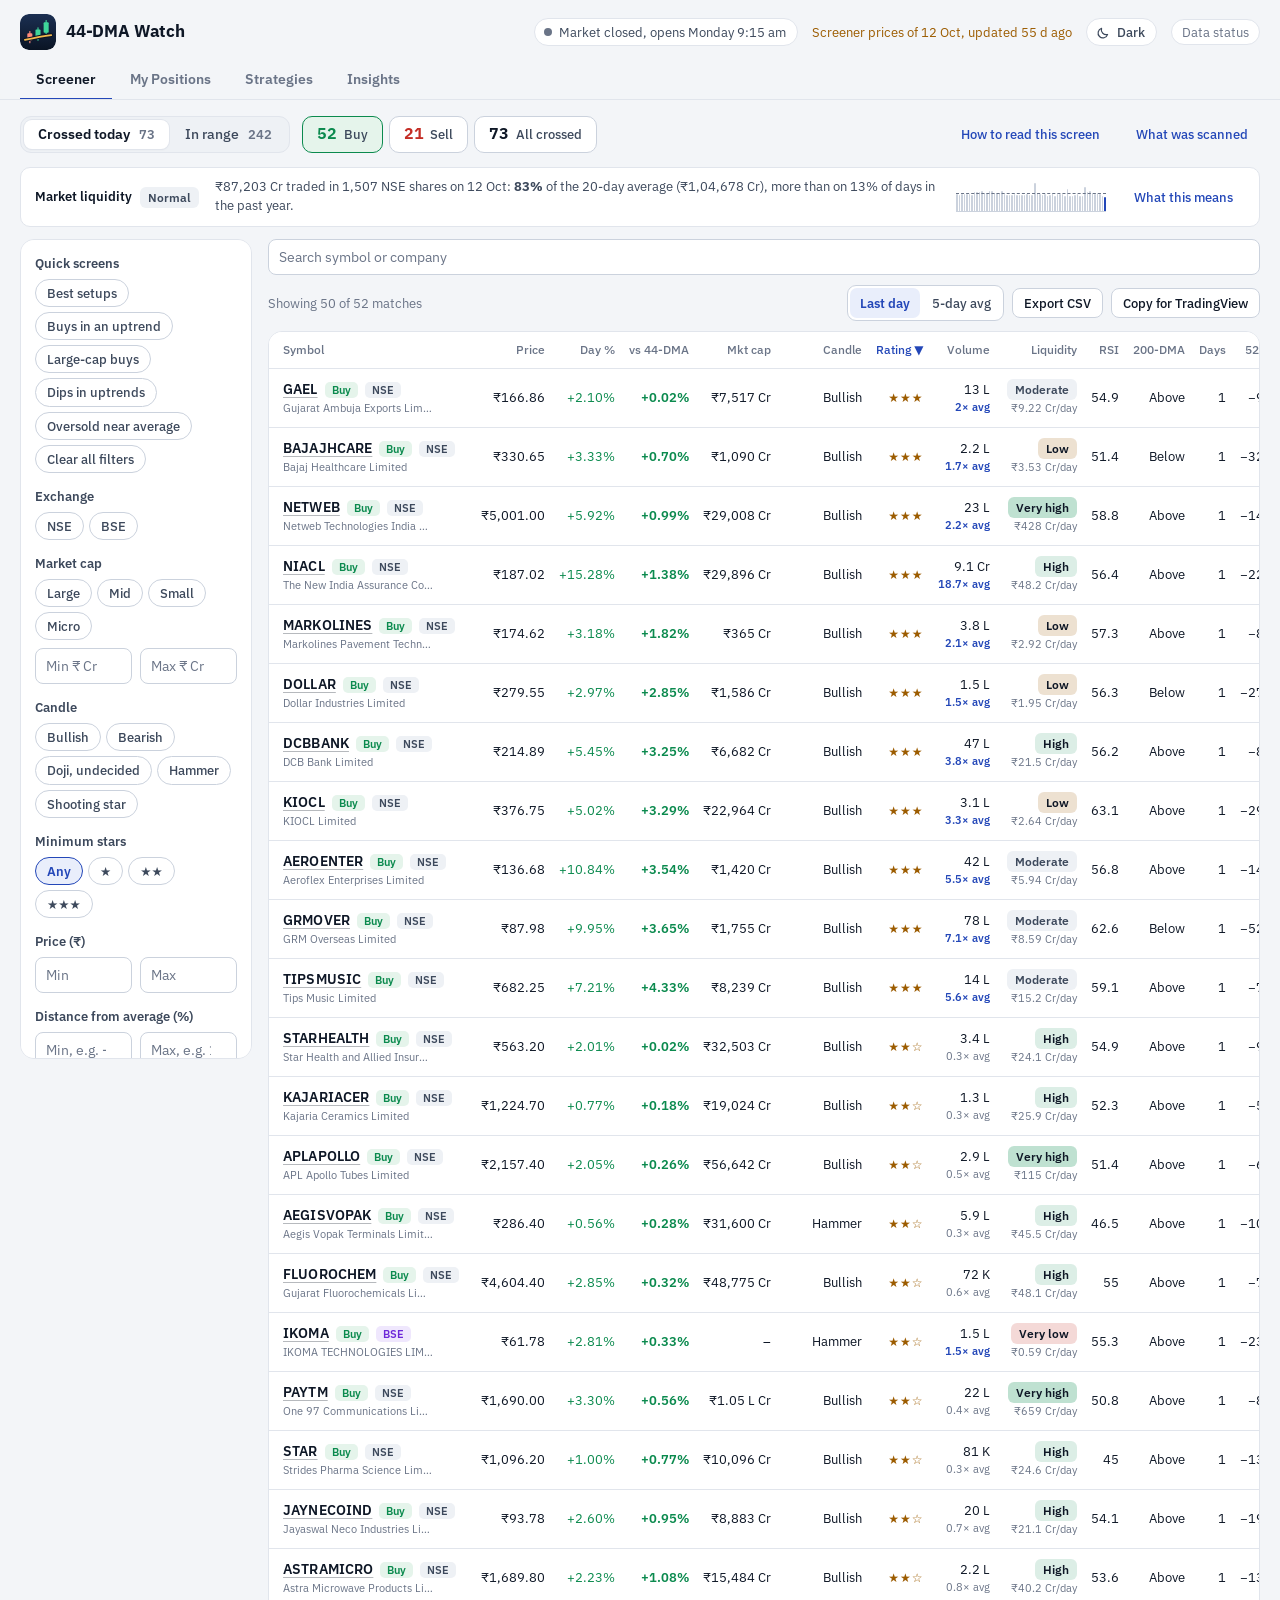
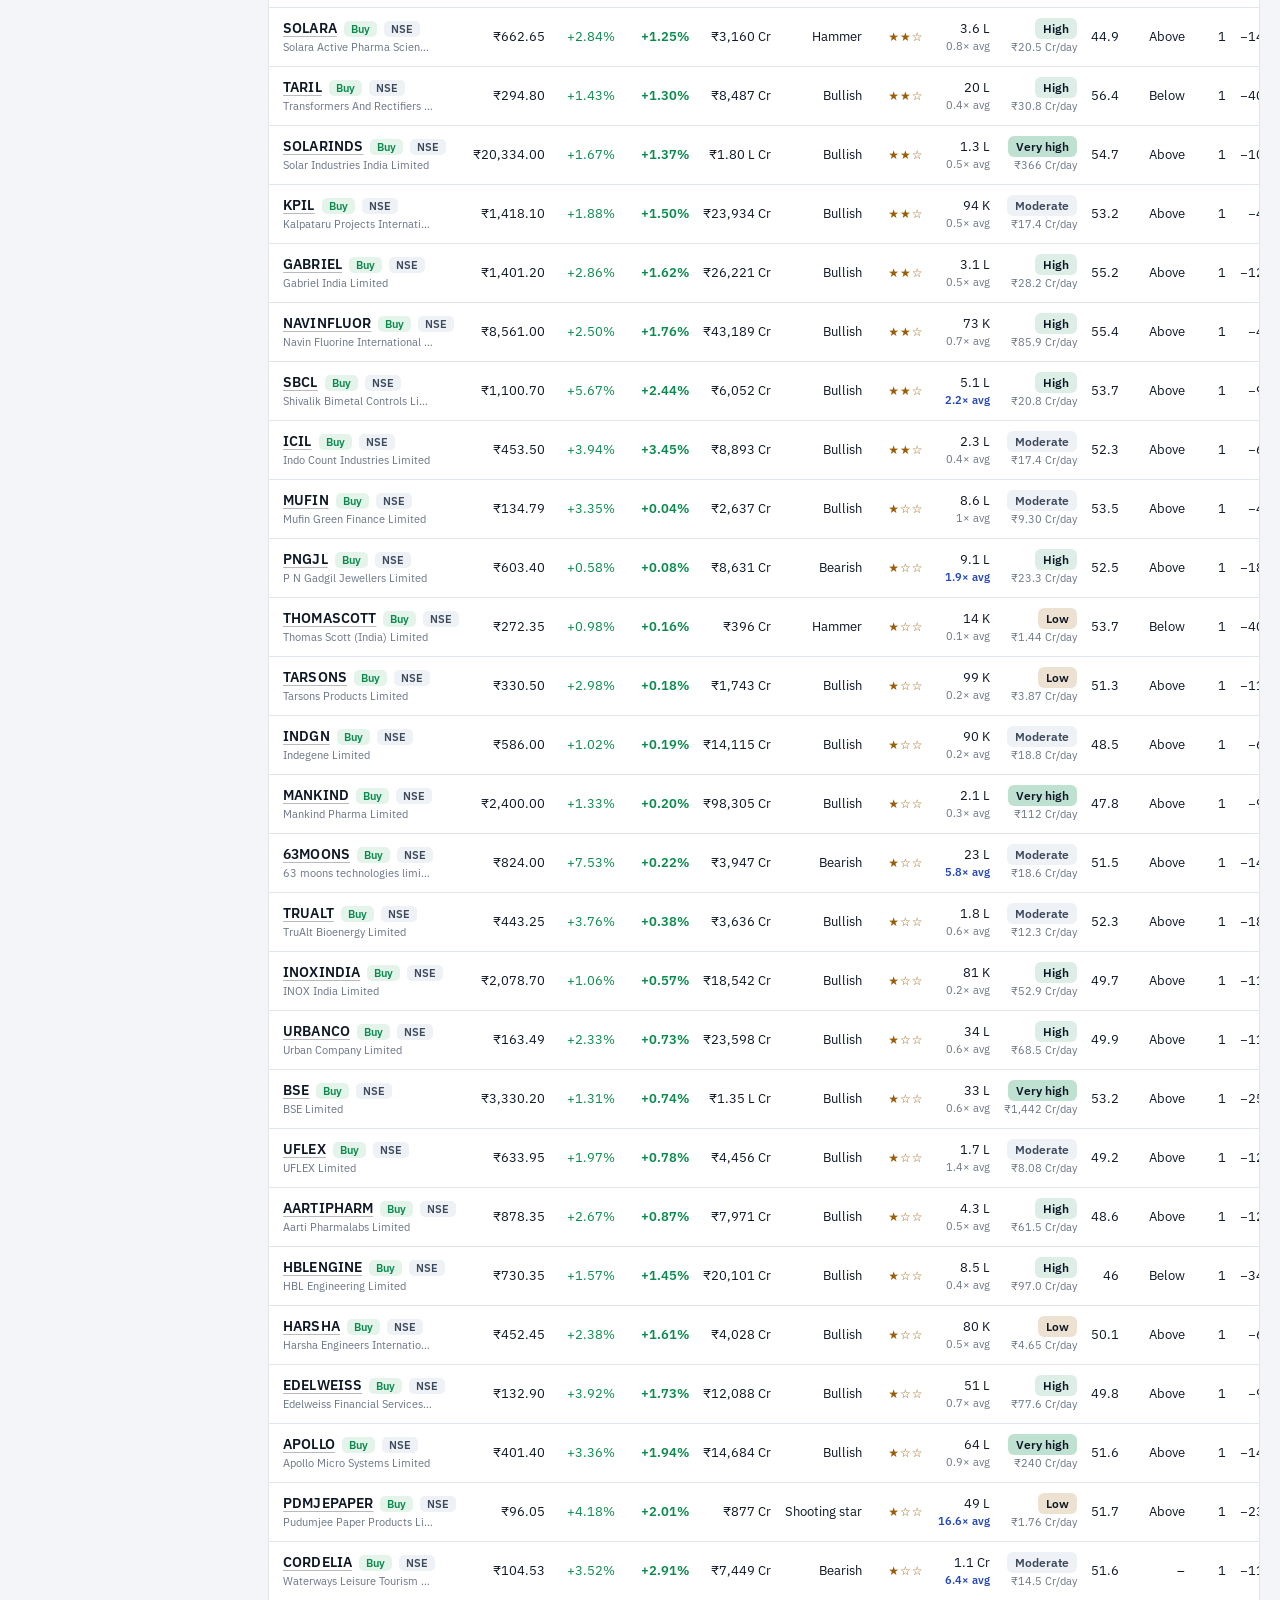
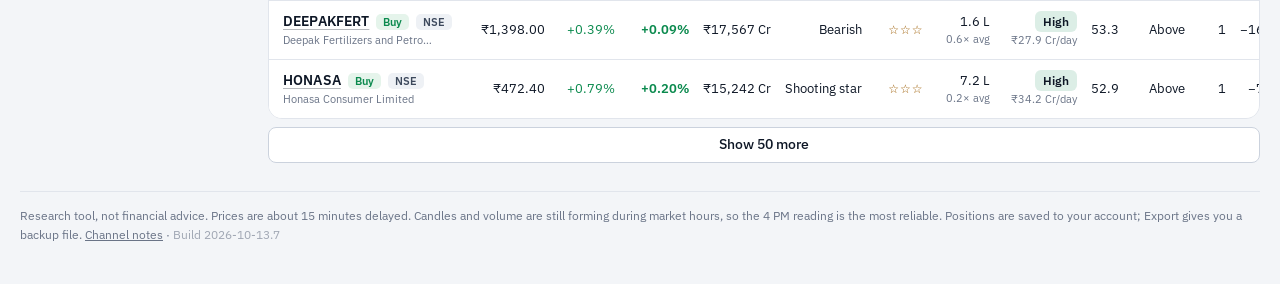
==== index.html @ c30ac7d6 "Same stop percentage for every share in a strategy: the automatic rule is now chosen among fixed-% a" ====
<!doctype html>
<html lang="en"><head>
<meta name="robots" content="noindex,nofollow">
<meta charset="utf-8">
<meta name="viewport" content="width=device-width,initial-scale=1,viewport-fit=cover">
<title>44-DMA Watch</title>
<script>try{var t=localStorage.getItem("dma_theme");if(t==="light"||t==="dark")document.documentElement.setAttribute("data-theme",t)}catch(e){}</script>
<link rel="manifest" href="manifest.webmanifest"><link rel="icon" href="icon.svg"><link rel="apple-touch-icon" href="apple-touch-icon.png">
<meta name="theme-color" content="#0f1b2d">
<link rel="preconnect" href="https://fonts.googleapis.com"><link rel="preconnect" href="https://fonts.gstatic.com" crossorigin>
<link href="https://fonts.googleapis.com/css2?family=IBM+Plex+Sans:wght@400;500;600;700&family=Newsreader:opsz,wght@6..72,500;6..72,600&display=swap" rel="stylesheet">
<style>
:root{--bg:#f3f5f9;--card:#fff;--ink:#0f1b2d;--mute:#5d6b82;--line:#e0e5ee;--buy:#0b8f5f;--sell:#d03a30;--near:#a8690c;--buy-bg:#e2f5ec;--sell-bg:#fcebe9;--near-bg:#fbf0d9;--accent:#1f4fd8}
@media(prefers-color-scheme:dark){:root:not([data-theme=light]){--bg:#0b1322;--card:#131d32;--ink:#e8edf7;--mute:#92a0ba;--line:#233150;--buy:#3ccb96;--sell:#ff7468;--near:#eab14d;--buy-bg:#12332b;--sell-bg:#3a1c22;--near-bg:#3a2e14;--accent:#7fa2ff}}:root[data-theme=dark]{--bg:#0b1322;--card:#131d32;--ink:#e8edf7;--mute:#92a0ba;--line:#233150;--buy:#3ccb96;--sell:#ff7468;--near:#eab14d;--buy-bg:#12332b;--sell-bg:#3a1c22;--near-bg:#3a2e14;--accent:#7fa2ff}
*{box-sizing:border-box}
body{margin:0;background:var(--bg);color:var(--ink);font:15px/1.45 "IBM Plex Sans",system-ui,sans-serif;font-variant-numeric:tabular-nums;padding:env(safe-area-inset-top,0px) 0 env(safe-area-inset-bottom,0px)}
main{max-width:1080px;margin:0 auto;padding:14px 14px 32px}
header{display:flex;align-items:center;gap:10px}header svg{width:30px;height:30px;flex:none}
h1{font-size:20px;margin:0;font-weight:700}
.meta{color:var(--mute);font-size:13px;margin:3px 0 10px;display:flex;gap:6px;align-items:center}
.live{width:8px;height:8px;border-radius:50%;background:var(--buy);flex:none}.stale .live{background:var(--near)}
.nav{position:sticky;top:0;z-index:6;background:var(--bg);padding:6px 0 10px;display:flex;gap:8px}
.seg{flex:1;max-width:240px;padding:11px 14px;border:1px solid var(--line);border-radius:12px;background:var(--card);color:var(--ink);font:inherit;font-weight:600;cursor:pointer}
.seg[aria-pressed=true]{background:var(--accent);border-color:var(--accent);color:#fff}
.badge{display:inline-block;min-width:20px;padding:0 6px;margin-left:6px;border-radius:99px;background:var(--bg);color:var(--ink);font-size:12px}
.note,.warn{background:var(--near-bg);color:var(--near);border-radius:10px;padding:9px 12px;font-size:13.5px;margin-bottom:12px}.warn b{color:var(--ink)}
.help{background:var(--card);border:1px solid var(--line);border-radius:12px;padding:10px 14px;margin-bottom:12px;font-size:13.5px;color:var(--mute)}
.help summary{cursor:pointer;color:var(--ink);font-weight:600}.help p{margin:8px 0 0}.help b{color:var(--ink)}
.tiles{display:grid;grid-template-columns:repeat(4,1fr);gap:8px;margin-bottom:12px}
.tile{--c:var(--ink);--cb:var(--card);text-align:left;border:1px solid var(--line);background:var(--card);color:var(--ink);border-radius:14px;padding:9px 12px;font:inherit;cursor:pointer}
.tile.buy{--c:var(--buy);--cb:var(--buy-bg)}.tile.sell{--c:var(--sell);--cb:var(--sell-bg)}.tile.near{--c:var(--near);--cb:var(--near-bg)}
.tile b{display:block;font-size:24px;line-height:1.1;color:var(--c)}.tile span{font-size:12.5px;color:var(--mute)}
.tile[aria-pressed=true]{background:var(--cb);border-color:var(--c)}
.wrap{display:block}
#filters{background:var(--card);border:1px solid var(--line);border-radius:14px;padding:14px;margin-bottom:12px;font-size:13.5px}
.sc summary{cursor:pointer;list-style:none}.sc h4{margin:12px 0 4px;font-size:13px}.sgrid{display:grid;grid-template-columns:repeat(auto-fit,minmax(240px,1fr));gap:10px;margin-top:8px}tr.clk{cursor:pointer}
.bar[hidden],.fm[hidden],.wgrid[hidden]{display:none!important}
#filters[hidden]{display:none}
#filters h2{font-size:12.5px;margin:14px 0 6px;color:var(--mute);font-weight:600}#filters h2:first-child{margin-top:0}
.two{display:grid;grid-template-columns:1fr 1fr;gap:8px}
input,select,textarea{width:100%;min-width:0;height:42px;padding:9px 11px;border:1px solid var(--line);border-radius:10px;background:var(--bg);color:var(--ink);font:inherit;-webkit-appearance:none;appearance:none}
select{background-image:linear-gradient(45deg,transparent 50%,var(--mute) 50%),linear-gradient(135deg,var(--mute) 50%,transparent 50%);background-position:calc(100% - 17px) 18px,calc(100% - 12px) 18px;background-size:5px 5px;background-repeat:no-repeat;padding-right:30px}
input[type=checkbox]{width:20px;height:20px;padding:0;border-radius:6px;flex:none;position:relative}
input[type=checkbox]:checked{background:var(--accent);border-color:var(--accent)}
input[type=checkbox]:checked::after{content:"✓";position:absolute;inset:0;color:#fff;font-size:14px;line-height:18px;text-align:center}
.chips{display:flex;flex-wrap:wrap;gap:6px}
.chip{padding:7px 12px;border:1px solid var(--line);border-radius:99px;background:var(--bg);color:var(--ink);font:inherit;font-size:13px;cursor:pointer}
.chip[aria-pressed=true]{background:var(--accent);border-color:var(--accent);color:#fff}
.bar{display:flex;gap:8px;margin-bottom:10px;flex-wrap:wrap;align-items:center}
.bar input{flex:1;min-width:140px}.bar select{width:auto;flex:none;display:none}
.btn{display:inline-flex;align-items:center;justify-content:center;height:42px;padding:0 14px;border:1px solid var(--line);border-radius:10px;background:var(--card);color:var(--ink);font:inherit;font-size:14px;cursor:pointer;white-space:nowrap}
.btn.pri{background:var(--accent);border-color:var(--accent);color:#fff;font-weight:600}
.btn.danger{color:var(--sell)}.btn.sm{height:34px;padding:0 11px;font-size:13px}
.count{font-size:13px;color:var(--mute)}
:focus-visible{outline:2px solid var(--accent);outline-offset:2px}
.tw{overflow-x:auto;border:1px solid var(--line);border-radius:14px;background:var(--card)}
table{border-collapse:collapse;width:100%;min-width:820px;font-size:13.5px}
th{position:sticky;top:0;background:var(--card);text-align:right;padding:10px;color:var(--mute);font-weight:600;font-size:12px;white-space:nowrap;cursor:pointer;border-bottom:1px solid var(--line);user-select:none}
th:first-child,td:first-child{text-align:left;position:sticky;left:0;background:var(--card);z-index:1}
th.on{color:var(--ink)}
td{padding:10px;text-align:right;border-bottom:1px solid var(--line);white-space:nowrap}
tr.r{cursor:pointer}tr.r:hover td{background:var(--bg)}
td b{font-weight:600;font-size:14.5px}td .nm{display:block;font-size:11.5px;color:var(--mute);max-width:170px;overflow:hidden;text-overflow:ellipsis}
.pos{color:var(--buy)}.neg{color:var(--sell)}
tr.dt td{white-space:normal;text-align:left;background:var(--bg);color:var(--mute);padding:14px}
tr.dt td:first-child{position:static}
.tag{margin-left:6px;font-size:11px;padding:1px 7px;border-radius:99px;font-weight:600;background:var(--line);color:var(--mute)}
.tag.buy{background:var(--buy-bg);color:var(--buy)}.tag.sell{background:var(--sell-bg);color:var(--sell)}.tag.near{background:var(--near-bg);color:var(--near)}.tag.ex{background:var(--bg);color:var(--accent)}
.star{color:var(--near);letter-spacing:1px}
.off{opacity:.4;pointer-events:none}
.card{--c:var(--buy);--cb:var(--buy-bg);background:var(--card);border:1px solid var(--line);border-left:4px solid var(--c);border-radius:14px;margin-bottom:8px;padding:12px 14px;cursor:pointer}
.card.sell{--c:var(--sell);--cb:var(--sell-bg)}.card.near{--c:var(--near);--cb:var(--near-bg)}
.ct{display:flex;justify-content:space-between;gap:10px}.ct b{font-size:17px;font-weight:600}.ct .px{font-weight:600;font-size:16px;text-align:right}
.sub{font-size:12.5px;color:var(--mute)}
.pills{display:flex;flex-wrap:wrap;gap:6px;margin-top:8px}.pills span{font-size:12px;padding:2px 8px;border-radius:6px;background:var(--bg);color:var(--mute)}
.pills span.c{background:var(--cb);color:var(--c);font-weight:600}
.dtl{margin-top:12px;border-top:1px solid var(--line);padding-top:12px;color:var(--mute);font-size:13.5px;cursor:default}
.g{position:relative;height:6px;border-radius:3px;background:var(--line)}
.g .band{position:absolute;top:0;bottom:0;background:var(--cb);border-radius:3px}
.g .mid{position:absolute;left:50%;top:-4px;bottom:-4px;width:2px;margin-left:-1px;background:var(--ink);opacity:.55}
.g .fill{position:absolute;top:0;bottom:0;background:var(--c);border-radius:3px}
.g .pin{position:absolute;top:50%;width:12px;height:12px;margin:-6px 0 0 -6px;border-radius:50%;background:var(--c);border:2px solid var(--card)}
.gl{display:flex;justify-content:space-between;font-size:11px;color:var(--mute);margin-top:6px}
.chart{width:100%;height:84px;display:block;margin-bottom:2px}
.facts{display:grid;grid-template-columns:repeat(auto-fit,minmax(120px,1fr));gap:8px 12px;margin:12px 0}.facts b{display:block;color:var(--ink);font-weight:600}
.dtl a{color:var(--accent);font-weight:600;text-decoration:none;margin-right:14px}
.empty{text-align:center;color:var(--mute);padding:36px 12px}
.sum{display:grid;grid-template-columns:repeat(auto-fit,minmax(150px,1fr));gap:8px;margin-bottom:12px}
.sc{background:var(--card);border:1px solid var(--line);border-radius:14px;padding:10px 12px}.sc span{font-size:12.5px;color:var(--mute)}.sc b{display:block;font-size:21px;line-height:1.2}.sc small{font-size:12px;color:var(--mute)}
.fm{background:var(--card);border:1px solid var(--line);border-radius:14px;padding:14px;margin-bottom:12px}
.fm h3{margin:0 0 10px;font-size:16px}
.fg{display:grid;grid-template-columns:1fr 1fr;gap:10px}.fg label{font-size:12.5px;color:var(--mute);display:block;margin-bottom:4px}.fg .w{grid-column:1/-1}
.qf{display:flex;gap:6px;flex-wrap:wrap;margin-top:6px}
.ck{display:flex;align-items:center;gap:10px;margin:8px 0;font-size:14px}
.msg{color:var(--sell);font-size:13px;margin-top:8px}
.pc{background:var(--card);border:1px solid var(--line);border-radius:14px;padding:14px;margin-bottom:10px}
.ph{display:flex;justify-content:space-between;gap:10px}.ph b{font-size:17px}
.pb{position:relative;height:8px;border-radius:4px;background:linear-gradient(90deg,var(--sell-bg),var(--line) 45%,var(--buy-bg));margin:16px 0 6px}
.pb i{position:absolute;top:-4px;width:3px;height:16px;border-radius:2px;background:var(--mute);margin-left:-1px}
.pb em{position:absolute;top:50%;width:14px;height:14px;margin:-7px 0 0 -7px;border-radius:50%;background:var(--accent);border:2px solid var(--card)}
.tgrow{display:flex;justify-content:space-between;align-items:center;gap:12px}.tgrow .btn{flex:none}
.act{display:flex;gap:8px;margin-top:10px;flex-wrap:wrap}
input[type=date]{display:block;min-width:0;max-width:100%;line-height:1.2;text-align:left}
input[type=date]::-webkit-date-and-time-value{text-align:left;min-height:1.3em}
.dw{position:relative}.dw span{position:absolute;left:12px;top:50%;transform:translateY(-50%);color:var(--mute);pointer-events:none;display:none}
.dw.empty span{display:block}.dw.empty input{color:transparent}
.fh{margin:18px 0 8px;font-size:11.5px;letter-spacing:.06em;text-transform:uppercase;color:var(--mute);border-top:1px solid var(--line);padding-top:12px}
.fh.first{border:0;padding-top:0;margin-top:2px}
.lk{border:0;background:none;color:var(--accent);font:inherit;font-size:12px;font-weight:600;cursor:pointer;margin-left:8px;padding:0}
.seg2{display:inline-flex;border:1px solid var(--line);border-radius:10px;overflow:hidden}
.seg2 button{border:0;background:var(--card);color:var(--ink);font:inherit;font-size:14px;padding:0 16px;height:42px;cursor:pointer}
.seg2 button[aria-pressed=true]{background:var(--accent);color:#fff;font-weight:600}
.bar select.always{display:block;width:auto;flex:none}
.pt{min-width:1000px}@media(max-width:1299px){.pt .cx{display:none}.pt:not(.lt){min-width:0}.pt td,.pt th{padding-left:8px;padding-right:8px}.pt td.ac .btn{padding:5px 9px;margin-left:3px}}.pt th{cursor:default}.pt td small{display:block;font-size:11.5px;color:var(--mute)}
.pt td.ac{white-space:nowrap}.pt td.ac .btn{margin-left:4px}
.fcs{display:grid;grid-template-columns:repeat(auto-fit,minmax(104px,1fr));gap:10px;margin:12px 0 4px}
.fcs span{display:block;font-size:11.5px;color:var(--mute)}.fcs b{font-size:14px;font-weight:600}
.pcards{display:none}
.tot td{font-weight:600;background:var(--bg)}
@media(max-width:760px){.ptable{display:none}.pcards{display:block}}

.bk{position:fixed;inset:0;background:rgba(0,0,0,.5);z-index:40}
.modal{position:fixed;z-index:41;left:50%;top:50%;transform:translate(-50%,-50%);width:min(560px,calc(100vw - 24px));max-height:calc(100vh - 24px);overflow:auto;margin:0;box-shadow:0 20px 60px rgba(0,0,0,.4)}
.modal[hidden],.bk[hidden]{display:none}
.szg{display:grid;grid-template-columns:repeat(auto-fit,minmax(200px,1fr));gap:10px;margin-top:10px}.szg label{font-size:12.5px;color:var(--mute);display:block;margin-bottom:4px}.szg .qf{margin-top:5px}
.szo{margin-top:8px;padding:12px;border-radius:10px;background:var(--bg);font-size:14px}.szbig{display:flex;align-items:baseline;gap:14px;flex-wrap:wrap}.szbig span{display:block;font-size:12.5px;color:var(--mute)}.szbig b{font-size:30px;line-height:1.1}
.szgrid{display:grid;grid-template-columns:repeat(auto-fit,minmax(230px,1fr));gap:8px 18px;margin-top:10px}.szk span{display:block;font-size:12px;color:var(--mute)}.szk b{font-size:15px}.szk small{font-weight:400;color:var(--mute);font-size:12px}
.szw{margin:10px 0 0;padding:8px 10px 8px 26px;border-radius:8px;background:var(--near-bg,rgba(245,158,11,.12));font-size:13px}.szwhat{margin-top:12px;font-size:13px}.szwhat tr.on td{font-weight:700}
.pprev{margin-top:10px;padding:8px 10px;border-radius:8px;background:var(--bg);font-size:13px;min-height:0}.pprev:empty{display:none}
#pmig ul{margin:6px 0 8px 18px;padding:0}#pmig{border-color:var(--accent)}
.hrow td:first-child b{cursor:pointer}
.exp>td{background:var(--bg);padding:12px!important}
.hd{display:grid;grid-template-columns:minmax(0,1fr) minmax(0,1.15fr);gap:18px}
.stg{display:grid;grid-template-columns:repeat(4,minmax(0,1fr));gap:10px}
.st span{display:block;font-size:11.5px;color:var(--mute)}.st b{font-size:13.5px;font-weight:600}
.lt{min-width:0!important;width:100%}.lt td,.lt th{padding:5px 8px!important;font-size:12.5px}
.hr .tw{max-height:260px;overflow:auto}.hd>*{min-width:0}.hd .st{width:auto;margin:0;min-width:0}.pc .hd{display:block}.pc .hr{margin-top:12px}.pc .tw{overflow-x:auto}
@media(max-width:900px){.hd{grid-template-columns:1fr}.stg{grid-template-columns:repeat(2,minmax(0,1fr))}}
.wgrid{display:grid;grid-template-columns:repeat(auto-fill,minmax(310px,1fr));gap:10px}.wgrid .pc{margin:0}
.why{max-width:240px;white-space:normal;font-size:12px}
#health{font-size:11.5px}
footer{color:var(--mute);font-size:12px;margin-top:18px}
details.set{margin-top:14px;font-size:13px;color:var(--mute)}
@media(min-width:1180px){.wrap{display:grid;grid-template-columns:290px 1fr;gap:16px;align-items:start}#filters{position:sticky;top:64px;max-height:calc(100vh - 80px);overflow:auto;display:block!important}#ft{display:none}}
@media(max-width:760px){.tiles,.sum{grid-template-columns:repeat(2,1fr)}.bar select{display:block}.seg{max-width:none}}
@media(prefers-reduced-motion:reduce){*{animation:none!important}}

.dg{display:grid;grid-template-columns:minmax(0,1.25fr) minmax(0,1fr);gap:20px;align-items:start;text-align:left}
.dh{display:flex;align-items:center;gap:8px;margin-bottom:8px;color:var(--ink);font-size:15px}
.chart{max-width:100%;height:auto;display:block}.chart .gr{stroke:var(--line);stroke-width:1}.chart .ax{fill:var(--mute);font-size:10px}
.lg{display:flex;gap:14px;align-items:center;flex-wrap:wrap;font-size:12px;color:var(--mute);margin-top:4px}.lg i{display:inline-block;width:14px;height:3px;border-radius:2px;margin-right:6px;vertical-align:middle}.lg i.ds{background:repeating-linear-gradient(90deg,var(--mute) 0 5px,transparent 5px 8px)}.lg .sub{margin-left:auto}
.rg{margin-top:14px}.rb{position:relative;height:6px;border-radius:3px;background:linear-gradient(90deg,var(--sell),var(--near),var(--buy));opacity:.8}.rb span{position:absolute;top:-4px;width:4px;height:14px;border-radius:2px;background:#fff;transform:translateX(-2px)}
.stg{display:grid;grid-template-columns:repeat(2,minmax(0,1fr));gap:1px;background:var(--line);border:1px solid var(--line);border-radius:10px;overflow:hidden}
.st{background:var(--bg);padding:9px 12px;display:flex;flex-direction:column;gap:2px}.st span{font-size:11.5px;color:var(--mute)}.st b{font-size:14px;color:var(--ink);font-weight:600}
.why{margin-top:12px;padding:12px 14px;border-left:3px solid var(--c);background:var(--cb);border-radius:6px;font-size:13px;line-height:1.5;color:var(--mute)}.why b{display:block;color:var(--ink);margin-bottom:4px;font-size:12px;letter-spacing:.04em;text-transform:uppercase}
.acts{display:flex;gap:10px;flex-wrap:wrap;margin-top:12px}.acts .btn{text-decoration:none}
.src{font-size:11.5px;color:var(--mute);margin:12px 0 0;opacity:.8}
@media(max-width:760px){.dg{grid-template-columns:1fr}}
.dt2{position:relative}.dt2 input[type=text]{padding-right:46px}.cal{position:absolute;right:6px;top:50%;transform:translateY(-50%);width:34px;height:34px;display:flex;align-items:center;justify-content:center;border-radius:8px;cursor:pointer;font-size:17px;overflow:hidden;margin:0}.cal:hover{background:var(--line)}.nat{position:absolute;inset:0;width:100%;height:100%;opacity:0;cursor:pointer;border:0;padding:0}
.dw.empty input{color:inherit}
.seg3{display:flex;gap:6px;margin:0 0 10px;background:var(--card);border:1px solid var(--line);border-radius:12px;padding:4px;width:fit-content;max-width:100%}.seg3 button{border:0;background:none;color:var(--mute);font:inherit;font-weight:600;padding:9px 16px;border-radius:9px;cursor:pointer}.seg3 button b{margin-left:6px;font-size:12px;opacity:.8}.seg3 button.on{background:var(--accent);color:#fff}.tile.all b{color:var(--ink)}

/* ---- refined, professional look ---- */
:root{--bg:#f4f6f9;--card:#fff;--ink:#101828;--mute:#667085;--line:#e4e7ec;--buy:#067647;--sell:#b42318;--near:#b54708;--buy-bg:#ecfdf3;--sell-bg:#fef3f2;--near-bg:#fffaeb;--accent:#2563eb;--sh:0 1px 2px rgba(16,24,40,.06),0 1px 3px rgba(16,24,40,.08)}
@media(prefers-color-scheme:dark){:root:not([data-theme=light]){--bg:#0a0e17;--card:#111827;--ink:#eef2f7;--mute:#98a2b3;--line:#1f2a3d;--buy:#32d583;--sell:#f97066;--near:#fdb022;--buy-bg:#0c2a20;--sell-bg:#2d1517;--near-bg:#2b2110;--accent:#5b8def;--sh:0 1px 2px rgba(0,0,0,.4)}}:root[data-theme=dark]{--bg:#0a0e17;--card:#111827;--ink:#eef2f7;--mute:#98a2b3;--line:#1f2a3d;--buy:#32d583;--sell:#f97066;--near:#fdb022;--buy-bg:#0c2a20;--sell-bg:#2d1517;--near-bg:#2b2110;--accent:#5b8def;--sh:0 1px 2px rgba(0,0,0,.4)}
body{font-size:14.5px;letter-spacing:.005em;-webkit-font-smoothing:antialiased}
main{max-width:1240px;padding:18px 20px 40px}
header{padding:2px 0 4px}header svg{width:34px;height:34px;border-radius:9px;box-shadow:var(--sh)}
h1{font-size:19px;font-weight:700;letter-spacing:-.01em}
.meta{font-size:12.5px;margin:2px 0 14px}.live{box-shadow:0 0 0 3px color-mix(in srgb,var(--buy) 22%,transparent)}
.nav{gap:0;border-bottom:1px solid var(--line);padding:0;margin-bottom:16px;background:var(--bg)}
.seg{flex:none;max-width:none;border:0;border-bottom:2px solid transparent;border-radius:0;background:none;color:var(--mute);padding:12px 20px;font-weight:600;font-size:14.5px;margin-bottom:-1px}
.seg[aria-pressed=true]{background:none;color:var(--ink);border-bottom-color:var(--accent)}
.badge{background:var(--line);color:var(--ink);font-size:11.5px;font-weight:600}
.seg3{background:var(--card);box-shadow:var(--sh);border-radius:10px;padding:3px;margin-bottom:12px}.seg3 button{border-radius:8px;padding:8px 16px;font-size:13.5px}
.tiles{gap:12px;margin-bottom:16px}
.tile{position:relative;overflow:hidden;border-radius:10px;padding:14px 16px 12px;box-shadow:var(--sh);background:var(--card)}
.tile::before{content:"";position:absolute;left:0;top:0;bottom:0;width:3px;background:var(--c)}
.tile b{font-size:28px;font-weight:700;letter-spacing:-.02em}.tile span{font-size:12px;font-weight:600;text-transform:uppercase;letter-spacing:.06em;color:var(--mute)}
.tile[aria-pressed=true]{background:var(--cb);box-shadow:0 0 0 1px var(--c) inset}
.help,#filters,.fm,.pc,.sc,.card,.tw{border-radius:10px;box-shadow:var(--sh)}
#filters{padding:16px}#filters h2{font-size:11px;text-transform:uppercase;letter-spacing:.08em;margin:18px 0 8px}
.chip{border-radius:8px;padding:6px 12px;background:var(--card);font-weight:500}.chip[aria-pressed=true]{font-weight:600}
input,select,textarea{border-radius:8px;background:var(--card);height:40px}input:focus,select:focus,textarea:focus{outline:2px solid color-mix(in srgb,var(--accent) 45%,transparent);border-color:var(--accent)}
.btn{border-radius:8px;font-weight:500;box-shadow:var(--sh)}.btn.pri{box-shadow:none}
table{font-size:13.5px}
th{background:color-mix(in srgb,var(--bg) 60%,var(--card));font-size:11px;text-transform:uppercase;letter-spacing:.06em;padding:11px 12px;border-bottom:1px solid var(--line)}
th.on{color:var(--accent)}th:hover{color:var(--ink)}
td{padding:12px;border-bottom:1px solid var(--line)}tr.r:hover td{background:color-mix(in srgb,var(--accent) 6%,var(--card))}
tbody tr:last-child td{border-bottom:0}
th:first-child,td:first-child{background:var(--card)}
td b{font-size:14px;letter-spacing:.01em}td .nm{margin-top:1px}
.tag{border-radius:5px;padding:2px 7px;font-size:10.5px;letter-spacing:.04em;text-transform:uppercase;margin-left:8px}
.tag.ex{background:color-mix(in srgb,var(--accent) 12%,transparent);color:var(--accent)}
.star{font-size:12px}
tr.dt td{background:color-mix(in srgb,var(--bg) 70%,var(--card));padding:18px 20px}
.card{border-left-width:3px}
.st{background:var(--card)}.stg{border-radius:8px}
.why{border-radius:6px}
footer{margin-top:28px;padding-top:16px;border-top:1px solid var(--line);font-size:12px;line-height:1.6;color:var(--mute)}
.count{font-size:12.5px}
@media(min-width:1180px){.wrap{grid-template-columns:280px minmax(0,1fr)}}
.wrap>*{min-width:0}
.tiles{grid-template-columns:repeat(3,1fr)}.tile span{letter-spacing:.04em;font-size:11px}
@media(max-width:760px){main{padding:12px 12px 32px}.tiles{gap:8px}.tile b{font-size:24px}.seg{padding:11px 14px}}

/* compact density: fits more on screen */
body{font-size:13.5px}
main{padding:12px 16px 32px}
h1{font-size:17px}header svg{width:28px;height:28px}
.meta{font-size:12px;margin:2px 0 8px}
.nav{margin-bottom:10px}.seg{padding:8px 16px;font-size:13.5px}
.help{padding:7px 12px;font-size:12.5px;margin-bottom:8px}
.seg3{margin-bottom:8px}.seg3 button{padding:6px 13px;font-size:12.5px}
.tiles{gap:8px;margin-bottom:10px}.tile{padding:9px 13px 8px}.tile b{font-size:22px}.tile span{font-size:10.5px}
#filters{padding:12px;font-size:12.5px}#filters h2{margin:12px 0 6px;font-size:10.5px}
.chip{padding:4px 10px;font-size:12px}.chips{gap:5px}
input,select,textarea{height:34px;padding:6px 10px;font-size:13px}
.btn{height:34px;padding:0 12px;font-size:13px}.btn.sm{height:30px;font-size:12.5px}
table{font-size:12.5px}th{padding:8px 10px;font-size:10.5px}td{padding:8px 10px}
td b{font-size:13px}td .nm{font-size:11px}
.tag{font-size:9.5px;padding:1px 6px}
tr.dt td{padding:14px 16px}
.dg{gap:16px}.st{padding:7px 10px}.st b{font-size:13px}.st span{font-size:11px}.why{font-size:12.5px;padding:10px 12px}
.card{padding:10px 12px}.ct b{font-size:15px}.ct .px{font-size:14.5px}
.sc{padding:8px 11px}.sc b{font-size:18px}.pc{padding:11px}
footer{font-size:11.5px;margin-top:18px}
/* ===== Strategies page ===== */
.sx-head{display:flex;flex-wrap:wrap;justify-content:space-between;align-items:flex-end;gap:8px 16px;margin:2px 0 12px}
.sx-head h2{margin:0;font-size:19px;font-weight:700;letter-spacing:-.01em}
.sx-head p{margin:3px 0 0;color:var(--mute);font-size:13.5px;max-width:720px}
.sx-asof{font-size:12.5px;color:var(--mute);border:1px solid var(--line);border-radius:99px;padding:4px 12px;background:var(--card);white-space:nowrap}
.sx-kpis{display:grid;grid-template-columns:repeat(4,minmax(0,1fr));gap:10px;margin-bottom:14px}
.sx-kpi{background:var(--card);border:1px solid var(--line);border-radius:12px;padding:12px 14px;min-width:0}
.sx-kpi .l{font-size:11.5px;text-transform:uppercase;letter-spacing:.06em;color:var(--mute);font-weight:600}
.sx-kpi .v{font-size:22px;font-weight:700;line-height:1.2;margin-top:3px;letter-spacing:-.01em}
.sx-kpi .s{font-size:12.5px;color:var(--mute);margin-top:2px}
.sx-pos{color:var(--buy)}.sx-neg{color:var(--sell)}.sx-mut{color:var(--mute)}
.sx-how{background:var(--card);border:1px solid var(--line);border-radius:12px;margin-bottom:14px}
.sx-how>summary{padding:11px 14px;cursor:pointer;font-weight:600;font-size:14px;list-style:none;display:flex;justify-content:space-between;align-items:center}
.sx-how>summary::after{content:"+";color:var(--mute);font-size:18px;line-height:1}.sx-how[open]>summary::after{content:"–"}
.sx-how .b{padding:0 14px 14px;font-size:13.5px;color:var(--mute);display:grid;grid-template-columns:repeat(auto-fit,minmax(280px,1fr));gap:6px 28px}
.sx-how .b div{padding-left:12px;border-left:2px solid var(--line)}.sx-how b{color:var(--ink)}
.sx-bar{display:flex;flex-wrap:wrap;gap:10px 14px;align-items:center;margin-bottom:10px}
.sx-seg{display:inline-flex;border:1px solid var(--line);border-radius:10px;background:var(--card);overflow:hidden;flex-wrap:wrap}
.sx-seg button{border:0;background:none;color:var(--mute);font:inherit;font-size:13px;font-weight:600;padding:7px 14px;cursor:pointer;border-right:1px solid var(--line)}
.sx-seg button:last-child{border-right:0}.sx-seg button[aria-pressed=true]{background:var(--accent);color:#fff}
.sx-bar .sp{flex:1}.sx-bar label{font-size:12.5px;color:var(--mute)}
.sx-bar select{font:inherit;font-size:13px;padding:6px 10px;border:1px solid var(--line);border-radius:8px;background:var(--card);color:var(--ink)}
.sx-card{background:var(--card);border:1px solid var(--line);border-radius:12px;overflow:hidden}
.sx-t{display:block;width:100%;overflow-x:auto}
table.sx{width:100%;border-collapse:separate;border-spacing:0;font-size:13.5px;min-width:860px}.sx-dw{position:sticky;left:0;width:min(calc(100vw - 30px),1050px)}
table.sx th{position:sticky;top:0;background:var(--card);text-align:right;font-size:11px;text-transform:uppercase;letter-spacing:.04em;color:var(--mute);font-weight:600;padding:10px 9px;border-bottom:1px solid var(--line);white-space:nowrap;cursor:pointer;user-select:none}
table.sx th.l,table.sx td.l{text-align:left}
table.sx th:hover{color:var(--ink)}table.sx th .ar{display:inline-block;width:10px;margin-left:3px;color:var(--accent)}
table.sx td{padding:11px 9px;border-bottom:1px solid var(--line);text-align:right;white-space:nowrap;vertical-align:middle}
table.sx tbody tr.r{cursor:pointer}table.sx tbody tr.r:hover td{background:color-mix(in srgb,var(--accent) 6%,var(--card))}
table.sx tr.r.on td{background:color-mix(in srgb,var(--accent) 9%,var(--card));border-bottom-color:transparent}
table.sx td.nm{white-space:normal;min-width:190px}.sx-nm{font-weight:600}.sx-fam{font-size:11.5px;color:var(--mute);margin-top:1px}
.sx-score{display:inline-flex;align-items:center;gap:8px;justify-content:flex-end}
.sx-score b{font-size:15px;min-width:26px;text-align:right}
.sx-meter{width:54px;height:6px;border-radius:99px;background:var(--line);overflow:hidden}.sx-meter i{display:block;height:100%;background:var(--accent);border-radius:99px}
.sx-t1 .sx-meter i{background:var(--buy)}
.sx-chip{display:inline-block;font-size:12px;font-weight:600;padding:2px 9px;border-radius:99px;background:var(--line);color:var(--mute)}
.sx-chip.g{background:var(--buy-bg);color:var(--buy)}.sx-chip.a{background:var(--near-bg);color:var(--near)}.sx-chip.r{background:var(--sell-bg);color:var(--sell)}
tr.sx-d>td{padding:0;text-align:left;white-space:normal;background:color-mix(in srgb,var(--accent) 3%,var(--card));border-bottom:1px solid var(--line)}
.sx-panel{padding:16px 16px 18px}
.sx-tiles{display:grid;grid-template-columns:repeat(auto-fit,minmax(110px,1fr));gap:8px;margin-bottom:14px}
.sx-tile{border:1px solid var(--line);border-radius:10px;padding:8px 11px;background:var(--card)}
.sx-tile .l{font-size:11px;text-transform:uppercase;letter-spacing:.05em;color:var(--mute);font-weight:600}.sx-tile .v{font-size:17px;font-weight:700;margin-top:1px}
.sx-cols{display:grid;grid-template-columns:repeat(auto-fit,minmax(250px,1fr));gap:14px 24px;margin-bottom:14px}
.sx-panel h4{margin:0 0 5px;font-size:11.5px;text-transform:uppercase;letter-spacing:.06em;color:var(--mute);font-weight:700}
.sx-panel p,.sx-panel li{font-size:13.5px;margin:0;color:var(--ink)}.sx-panel .m{color:var(--mute)}
.sx-sub{margin:16px 0 6px}
table.sx2{width:100%;border-collapse:collapse;font-size:12.5px;min-width:600px}
table.sx2 th{font-size:10.5px;text-transform:uppercase;letter-spacing:.03em;color:var(--mute);font-weight:600;text-align:right;padding:6px 7px;border-bottom:1px solid var(--line);white-space:nowrap}
table.sx2 td{padding:7px 7px;text-align:right;border-bottom:1px solid var(--line);white-space:nowrap}
table.sx2 th:first-child,table.sx2 td:first-child{text-align:left}table.sx2 tr:last-child td{border-bottom:0}
.sx-w{overflow-x:auto;border:1px solid var(--line);border-radius:10px;background:var(--card)}
.sx-parts{list-style:none;margin:0;padding:0;display:grid;gap:5px}
.sx-parts li{display:flex;justify-content:space-between;gap:14px;font-size:13px;padding:5px 0;border-bottom:1px dashed var(--line)}.sx-parts li span:first-child{color:var(--mute)}.sx-parts b{white-space:nowrap}
.sx-m{display:none}
.sx-mc{border-bottom:1px solid var(--line);padding:12px 14px}.sx-mc:last-child{border-bottom:0}
.sx-mc .tp{display:flex;justify-content:space-between;gap:10px;align-items:flex-start;cursor:pointer}
.sx-mc .mg{display:grid;grid-template-columns:repeat(3,1fr);gap:8px 10px;margin-top:10px}
.sx-mc .mg>div{font-size:11px;text-transform:uppercase;letter-spacing:.04em;color:var(--mute)}.sx-mc .mg b{display:block;font-size:14px;text-transform:none;letter-spacing:0;color:var(--ink);margin-top:1px}
.sx-mc .sx-panel{padding:14px 0 4px}
.sx-sig a{color:var(--accent);font-weight:600;text-decoration:none}
@media(max-width:760px){.sx-kpis{grid-template-columns:repeat(2,minmax(0,1fr))}.sx-t{display:none}.sx-m{display:block}.sx-bar .sp{display:none}.sx-seg button{padding:7px 11px}}
.sx-i{display:inline-flex;align-items:center;justify-content:center;width:14px;height:14px;margin-left:5px;border-radius:50%;border:1px solid var(--mute);color:var(--mute);font:italic 700 9px/1 Georgia,serif;text-transform:none;letter-spacing:0;cursor:pointer;vertical-align:1px;flex:none}.sx-i:hover,.sx-i:focus-visible{background:var(--accent);border-color:var(--accent);color:#fff;outline:0}
table.sx th .th{display:inline-flex;align-items:center;gap:0;white-space:normal;line-height:1.25;text-align:right;justify-content:flex-end}
table.sx th{vertical-align:bottom}
.sx-g{padding:0 14px 16px;display:grid;grid-template-columns:repeat(auto-fit,minmax(300px,1fr));gap:16px 28px}
.sx-gi h4{margin:0 0 6px;font-size:12px;text-transform:uppercase;letter-spacing:.06em;color:var(--ink);font-weight:700}.sx-gi p,.sx-gi li{font-size:13.5px;color:var(--mute);margin:0 0 6px}.sx-gi ol{margin:0;padding-left:20px}.sx-gi b{color:var(--ink)}
.sx-gl{grid-column:1/-1;border-top:1px solid var(--line);padding-top:10px}.sx-gl>summary{cursor:pointer;font-weight:700;font-size:13.5px;color:var(--accent);margin-bottom:8px}.sx-gl dl{margin:0;display:grid;grid-template-columns:repeat(auto-fit,minmax(320px,1fr));gap:4px 28px}
.sx-gl dl>div{padding:8px 10px;border-radius:8px;border-left:2px solid var(--line)}.sx-gl dt{font-weight:700;font-size:13.5px;margin-bottom:2px}.sx-gl dd{margin:0;font-size:13px;color:var(--mute)}
.sx-gl dl>div.hl{background:color-mix(in srgb,var(--accent) 12%,var(--card));border-left-color:var(--accent)}
.sx-plain{background:color-mix(in srgb,var(--accent) 7%,var(--card));border-left:3px solid var(--accent);padding:10px 14px;border-radius:0 8px 8px 0;margin:0 0 14px!important;font-size:13.5px!important;line-height:1.55}
.gtip{position:fixed;z-index:80;background:var(--surface);color:var(--ink);border:1px solid var(--line-2);border-radius:10px;box-shadow:0 8px 28px rgba(0,0,0,.22);padding:10px 12px 10px;font-size:13px;line-height:1.5;text-transform:none;letter-spacing:0;font-weight:400;text-align:left}
.gtip::before{content:"";position:absolute;top:-6px;left:calc(var(--ax,50%) - 6px);width:10px;height:10px;background:inherit;border-left:1px solid var(--line-2);border-top:1px solid var(--line-2);transform:rotate(45deg)}
.gtip.up::before{top:auto;bottom:-6px;transform:rotate(225deg)}
.gtip-h{display:flex;align-items:flex-start;gap:8px;margin-bottom:4px}.gtip-h b{flex:1;font-size:13.5px}
.gtip-x{border:0;background:none;color:var(--mute);font-size:18px;line-height:1;padding:0 2px;cursor:pointer}.gtip-x:hover{color:var(--ink)}
.gtip-b{color:var(--ink-2);max-height:45vh;overflow:auto}.gtip-more{margin-top:8px;border:0;background:none;padding:0;color:var(--accent);font:inherit;font-size:12.5px;cursor:pointer;text-decoration:underline;text-underline-offset:2px}
.sx-kpi .l .sx-i{margin-left:6px}.sx-bar label .sx-i{margin:0 4px}
.sx-checks{list-style:none;margin:0;padding:0;display:grid;gap:6px}.sx-checks li{display:flex;gap:10px;font-size:13px;padding:8px 10px;border:1px solid var(--line);border-radius:8px;background:var(--card)}
.sx-checks .mk{flex:none;width:20px;height:20px;border-radius:50%;display:inline-flex;align-items:center;justify-content:center;font-size:12px;font-weight:700}
.sx-checks li.ok .mk{background:var(--buy-bg);color:var(--buy)}.sx-checks li.no .mk{background:var(--sell-bg);color:var(--sell)}.sx-checks .m{font-size:12.5px;margin-top:1px}
</style>
<link rel="stylesheet" href="app.css"></head><body><main>
<header class="app-h"><a class="brand" href="#screener" onclick="go('screen');return false"><svg viewBox="0 0 512 512" aria-hidden="true">
<defs><linearGradient id="lg-bg" x1="0" y1="0" x2="0" y2="1"><stop offset="0" stop-color="#1b2f52"/><stop offset="1" stop-color="#0a1424"/></linearGradient></defs>
<rect width="512" height="512" rx="116" fill="url(#lg-bg)"/>
<g stroke-linecap="round" stroke-width="16">
<line x1="140" y1="248" x2="140" y2="408" stroke="#ff8a7a"/><rect x="104" y="272" width="72" height="104" rx="14" fill="#ff8a7a"/>
<line x1="256" y1="196" x2="256" y2="372" stroke="#3fd79a"/><rect x="220" y="222" width="72" height="118" rx="14" fill="#3fd79a"/>
<line x1="372" y1="92" x2="372" y2="300" stroke="#3fd79a"/><rect x="336" y="118" width="72" height="150" rx="14" fill="#3fd79a"/>
</g>
<path d="M70 368 C 180 344, 300 318, 444 300" fill="none" stroke="#0a1424" stroke-width="52" stroke-linecap="round"/>
<path d="M70 368 C 180 344, 300 318, 444 300" fill="none" stroke="#f2b84b" stroke-width="26" stroke-linecap="round"/>
</svg><h1>44-DMA Watch</h1></a><span class="grow"></span><span class="mstat" id="mstat"></span><span class="fresh" id="fresh"></span><button type="button" class="thm" id="thm" onclick="toggleTheme()" aria-label="Switch theme"></button><details class="dstat"><summary>Data status</summary><div id="dstatb"></div></details></header>
<div class="meta" id="meta"></div>
<div class="meta" id="health" style="margin-top:2px"></div>
<div id="note" class="note" hidden>Showing sample data. Your live data is not reachable yet. See Settings at the bottom.</div>
<div id="warn" class="warn" hidden></div>
<nav class="nav" id="nav" aria-label="Sections"></nav>

<section id="vScreen">
<div class="sc-head"><div class="seg3" id="secs" role="group" aria-label="Signal type"></div><div class="tiles" id="tiles"></div><span class="grow"></span><button type="button" class="btn ghost sm" id="hlpb" aria-expanded="false" aria-controls="hlp" onclick="tglHelp('read')">How to read this screen</button><button type="button" class="btn ghost sm" id="scnb" aria-expanded="false" aria-controls="scaninfo" onclick="tglHelp('scan')" hidden>What was scanned</button></div>
<div class="mliq" id="mliq"></div>
<div class="help" id="hlp" hidden>
<p><b>vs 44-DMA</b> is how far the price is from its 44-day moving average. "−0.17%" means 0.17% below the average of the last 44 closes.</p>
<p><b>Two views.</b> <b>Crossed today</b> = stocks whose price crossed the average on the latest trading day (buy: crossed above, sell: crossed below). <b>In range</b> = stocks sitting near the average whether or not they crossed today. <b>Signals.</b> Buy: price is at or above the average, up to 5% above it. Approaching: price is below the average but within 2% of it. Sell: price just crossed below the average.</p>
<p><b>Stars (0-3):</b> the candle agrees with the expected move, it closed near the day's high (buys) or low (sells), and volume is at least 1.5x its 20-day average. <b>Market cap</b> is in rupees crore (Large, Mid, Small, Micro are approximate buckets). <b>RSI</b> above 70 is stretched, below 30 is oversold. <b>Days</b> is how long price has been on its current side of the average.</p></div>
<div class="help" id="scaninfo" hidden></div>
<div class="help" id="liqhelp" hidden>
<p><b>Volume</b> is how many shares changed hands. <b>Liquidity</b> is how easily you can buy or sell without moving the price, and it depends on money, not share count: 1 lakh shares of a ₹20 stock is ₹20 lakh, of a ₹2,000 stock ₹20 crore. So the Liquidity column uses the <b>median rupees traded per day over 20 days</b>.</p>
<p><b>Bands</b> (per share): <span class="lq vhigh">Very high</span> ₹100 Cr or more a day, <span class="lq high">High</span> ₹20–100 Cr, <span class="lq mod">Moderate</span> ₹5–20 Cr, <span class="lq low">Low</span> ₹1–5 Cr, <span class="lq vlow">Very low</span> under ₹1 Cr. As a rule of thumb, an order above about 1% of a share's typical day can move its price and may fill slowly; in Very low shares the gap between buyers' and sellers' prices is also wider. Open a row for the numbers on that share.</p>
<p><b>Volume × average</b> compares the last day with the 20-day average: 1.5× or more means unusual interest. <b>Delivery %</b> (NSE) is the share of traded shares actually delivered rather than bought and sold the same day; higher delivery usually means investors holding rather than intraday trading.</p>
<p><b>Market liquidity</b> adds up the rupees traded across the NSE shares scanned and compares the day with its own 20-day average: under 75% reads as thin, over 125% as busy. Thin markets move more on smaller orders; busy days often come with news or large index moves.</p></div>
<button class="btn" id="ft" onclick="$('filters').hidden=!$('filters').hidden" style="margin-bottom:10px">Filters</button>
<div class="wrap">
<aside id="filters" hidden>
<h2>Quick screens</h2><div class="chips">
<button class="chip" onclick="preset('best')">Best setups</button><button class="chip" onclick="preset('trend')">Buys in an uptrend</button><button class="chip" onclick="preset('large')">Large-cap buys</button><button class="chip" onclick="preset('dip')">Dips in uptrends</button><button class="chip" onclick="preset('over')">Oversold near average</button><button class="chip" onclick="preset('reset')">Clear all filters</button></div>
<h2>Exchange</h2><div class="chips" id="exch"></div>
<div data-need="mcap"><h2>Market cap</h2><div class="chips" id="caps"></div>
<div class="two" style="margin-top:8px"><input id="mcmin" type="number" placeholder="Min ₹ Cr"><input id="mcmax" type="number" placeholder="Max ₹ Cr"></div></div>
<div data-need="candle"><h2>Candle</h2><div class="chips" id="candles"></div><h2>Minimum stars</h2><div class="chips" id="stars"></div></div>
<h2>Price (₹)</h2><div class="two"><input id="pmin" type="number" placeholder="Min"><input id="pmax" type="number" placeholder="Max"></div>
<h2>Distance from average (%)</h2><div class="two"><input id="dmin" type="number" step="0.1" placeholder="Min, e.g. -1"><input id="dmax" type="number" step="0.1" placeholder="Max, e.g. 1"></div>
<div data-need="rsi"><h2>RSI (14)</h2><div class="two"><input id="rmin" type="number" placeholder="Min"><input id="rmax" type="number" placeholder="Max"></div></div>
<h2>Liquidity</h2><div class="chips" id="liqs"></div>
<h2>Volume (lakh shares)</h2><div class="two"><input id="vmin" type="number" placeholder="Min lakh"><select id="vx"><option value="">Any surge</option><option value="1.2">1.2x or more</option><option value="1.5">1.5x or more</option><option value="2">2x or more</option></select></div>
<div data-need="trend"><h2>Long-term trend</h2><select id="trend"><option value="">Any</option><option value="up">Above 200-DMA</option><option value="down">Below 200-DMA</option></select></div>
<div data-need="hi"><h2>Distance from 52-week high</h2><select id="hi"><option value="">Any</option><option value="5">Within 5%</option><option value="10">Within 10%</option><option value="20">Within 20%</option></select></div>
<div data-need="since"><h2>Days on current side of average</h2><select id="since"><option value="">Any</option><option value="1">1 day (fresh)</option><option value="3">3 days or fewer</option><option value="5">5 days or fewer</option><option value="10">10 days or fewer</option></select></div>
</aside>
<section>
<div class="bar"><input id="q" type="search" placeholder="Search symbol or company" autocomplete="off" aria-label="Search"><select id="sort" aria-label="Sort by"></select></div>
<div class="bar"><div class="count" id="count" style="flex:1"></div><div class="seg2 volw" id="volw" role="group" aria-label="Volume shown"></div><button class="btn sm" onclick="exportCsv()">Export CSV</button><button class="btn sm" onclick="copyList()">Copy for TradingView</button></div>
<div id="list"></div>
</section></div>
</section>

<section id="vStrat" hidden></section>
<section id="vIns" hidden></section>
<section id="vPos" hidden>
<div class="fm" id="authcard" hidden>
<h3 id="atitle">Log in to see your positions</h3>
<div class="sub" id="alegacy" hidden>Positions and a Telegram link from before were found on this device. Creating your account keeps them.</div>
<form id="aform" onsubmit="submitAuth();return false" style="margin-top:10px">
<div class="fg"><div><label for="au">Username</label><input id="au" autocomplete="username" autocapitalize="none" autocorrect="off" spellcheck="false" maxlength="30"></div>
<div><label for="ap">Password</label><input id="ap" type="password" autocomplete="current-password" maxlength="128"></div></div>
<div class="act"><button class="btn pri" type="submit" id="abtn">Log in</button><button class="btn" type="button" id="aswitch" onclick="switchAuth()">Create an account</button></div>
<div class="msg" id="amsg"></div>
</form>
</div>
<div id="posapp" hidden>
<div class="fm" id="acctbar"><div class="acct-row"><span class="acct-who">Signed in as <b id="who"></b></span><span id="tgpill" class="tgpill"></span><span class="grow"></span><button type="button" class="btn ghost sm" id="acctb" aria-expanded="false" aria-controls="acctset" onclick="tglAcct()">Account settings</button><button class="btn sm" onclick="logout()">Log out</button></div>
<div class="set" id="acctset" hidden><div id="tgset"></div>
<div class="fg"><div><label for="pw0">Current password</label><input id="pw0" type="password" autocomplete="current-password"></div><div><label for="pw1">New password (8+ characters)</label><input id="pw1" type="password" autocomplete="new-password"></div></div>
<div class="act"><button class="btn sm" onclick="changePw()">Change password</button><button class="btn sm danger" onclick="deleteAcct()">Delete account</button></div><div class="msg" id="pwmsg"></div>
<p class="sub">Delete account removes your positions and Telegram link. Enter your current password above first.</p></div></div>
<div class="fm" id="tgcard"></div>
<div class="sum" id="psum"></div>
<div class="bar pbar"><div class="seg2" id="pview"></div><span class="grow"></span><select id="psort" class="always" aria-label="Sort positions"></select><label class="btn" style="cursor:pointer" title="Read buy or sell orders from broker screenshots">Read screenshot<input type="file" id="pscr" accept="image/*" multiple hidden></label><button class="btn pri" onclick="openForm()">＋ Add position</button><details class="menu" id="pmore"><summary class="btn" aria-label="More actions">More</summary><div class="menu-p"><button type="button" onclick="pmoreClose();exportPos()">Back up positions (JSON file)</button><button type="button" onclick="pmoreClose();exportTxns()">Download transactions (CSV)</button><label>Import a backup<input type="file" id="pimp" accept=".json,application/json" hidden onclick="pmoreClose()"></label></div></details></div>
<div class="fm" id="szcard" hidden><div id="szdet"><div class="sz-h"><h3>Position size calculator</h3><p class="sub">How many shares to buy so that a stop-out costs only what you chose to risk, after brokerage and taxes.</p></div>
<div class="sz">
<div class="szg">
<div><label for="sz-sym">Stock (optional)</label><input id="sz-sym" list="syms" placeholder="e.g. RELIANCE" autocapitalize="characters" autocomplete="off" oninput="szPick()"></div>
<div><label for="sz-ex">Exchange</label><select id="sz-ex" onchange="szPick()"><option>NSE</option><option>BSE</option></select></div>
<div><label for="sz-cap">Trading capital (₹) <button type="button" class="lk" id="sz-usepf" onclick="szUsePf()" hidden>use my holdings</button></label><input id="sz-cap" type="number" step="any" min="0" inputmode="decimal" oninput="sizeCalc()" onchange="szSave()"></div>
<div><label for="sz-risk">Risk per trade (% of capital)</label><input id="sz-risk" type="number" step="any" min="0" inputmode="decimal" oninput="sizeCalc()" onchange="szSave()"><div class="qf" id="sz-rq"></div></div>
<div><label for="sz-max">Largest single position (% of capital)</label><input id="sz-max" type="number" step="any" min="0" inputmode="decimal" oninput="sizeCalc()" onchange="szSave()"></div>
<div><label for="sz-en">Entry price (₹)</label><input id="sz-en" type="number" step="any" min="0" inputmode="decimal" oninput="szTouch('en');sizeCalc()"></div>
<div><label for="sz-sl">Stop loss (₹)</label><input id="sz-sl" type="number" step="any" min="0" inputmode="decimal" oninput="sizeCalc()"><div class="qf" id="sz-sq"></div><div class="qf" id="sz-sx"></div></div>
<div><label for="sz-tg">Target (₹, optional)</label><input id="sz-tg" type="number" step="any" min="0" inputmode="decimal" oninput="sizeCalc()"><div class="qf" id="sz-tq"></div></div>
</div>
<div class="sub" id="sz-q" style="margin:6px 0"></div>
<div id="sz-out" class="szo" aria-live="polite">Enter your capital, the entry price and a stop loss. The calculator then works out the number of shares, including brokerage and tax charges.</div>
</div></div></div>
<div class="bar" id="wbar" hidden><span class="sub" style="flex:1">Stocks you are watching but do not own. Alerts go to Telegram, once a day per condition.</span><button class="btn pri" onclick="openWatch()">＋ Add to watchlist</button></div>
<div class="fm" id="scrcard" hidden></div>
<div class="fm" id="wform" hidden><h3>Watchlist stock</h3><div class="fg">
<div><label for="wsym">Symbol</label><input id="wsym" list="syms" placeholder="e.g. TATASTEEL" autocapitalize="characters" autocomplete="off"></div>
<div><label for="wex">Exchange</label><select id="wex"><option>NSE</option><option>BSE</option></select></div>
<div><label for="wabove">Alert at or above (₹, optional)</label><input id="wabove" type="number" step="any" inputmode="decimal"></div>
<div><label for="wbelow">Alert at or below (₹, optional)</label><input id="wbelow" type="number" step="any" inputmode="decimal"></div>
<div><label for="wnote">Note</label><input id="wnote" maxlength="120" placeholder="Why am I watching it?"></div></div>
<div class="ck"><input type="checkbox" id="wa1" checked><label for="wa1">Alert when it is in the buy zone (0 to 5% above the 44-DMA)</label></div>
<div class="ck"><input type="checkbox" id="wa2"><label for="wa2">Alert when it falls below the 44-DMA</label></div>
<div class="act"><button class="btn pri" onclick="saveWatch()">Save</button><button class="btn" onclick="$('wform').hidden=true;WEDIT=null">Cancel</button></div><div class="msg" id="wmsg"></div></div>
<div class="note" id="pmig" hidden></div>
<div class="bk" id="pbk" hidden onclick="closeForm()"></div>
<div class="fm modal" id="pform" hidden role="dialog" aria-modal="true" aria-labelledby="ptitle">
<h3 id="ptitle">Add position</h3>
<div class="seg2" id="ptype" style="margin-bottom:10px"></div>
<div id="sec-id"><div class="fg">
<div><label for="psym">Symbol</label><input id="psym" list="syms" placeholder="e.g. RELIANCE" autocapitalize="characters" autocomplete="off"><datalist id="syms"></datalist></div>
<div><label for="pex">Exchange</label><select id="pex"><option>NSE</option><option>BSE</option></select></div>
</div></div>
<div id="sec-trade"><div class="fg">
<div><label for="pdate">Date <button type="button" class="lk" onclick="setDate('pdate',todayStr())">Today</button></label><div class="dw dt2" id="dw1"><input id="pdate" type="text" inputmode="numeric" autocomplete="off" placeholder="DD/MM/YYYY" maxlength="10"><label class="cal" title="Pick from calendar">📅<input type="date" class="nat" tabindex="-1" aria-label="Pick date" onchange="pickDate('pdate',this.value)"></label></div></div>
<div><label for="pqty">Quantity</label><input id="pqty" type="number" inputmode="numeric" placeholder="100"></div>
<div><label for="ppx">Price per share (₹)</label><input id="ppx" type="number" inputmode="decimal" placeholder="2500"></div>
</div><div class="pprev" id="pprev" aria-live="polite"></div></div>
<div id="sec-journal"><div class="fh">Journal (optional)</div><div class="fg"><div><label for="pnote">Why this trade?</label><input id="pnote" maxlength="200" placeholder="e.g. 44-DMA bounce, volume 2x"></div><div><label for="prule">Followed my rule?</label><select id="prule"><option value="">Not answered</option><option value="yes">Yes</option><option value="no">No</option></select></div></div></div>
<div id="sec-risk"><div class="fh">Stop loss and target (for the whole holding)</div>
<div class="fg">
<div><label for="pstrat">Strategy you used</label><select id="pstrat" onchange="renderModes()"></select></div>
<div><label for="psl">Stop loss (₹)</label><div class="seg2 exm" id="slm"></div><input id="psl" type="number" inputmode="decimal" placeholder="2350"><div class="qf" id="slq"></div></div>
<div><label for="ptg">Target (₹)</label><div class="seg2 exm" id="tgm"></div><input id="ptg" type="number" inputmode="decimal" placeholder="2900"><div class="qf" id="tgq"></div></div>
<div><label for="pth">Note</label><input id="pth" placeholder="44-DMA bullish cross" maxlength="120"></div>
</div><p class="sub" id="pauto" style="margin-top:6px"></p></div>
<div id="sec-alerts"><div class="fh">Alerts</div>
<div class="ck"><input type="checkbox" id="a1" checked><label for="a1">Alert if it falls below or nears the 44-DMA</label></div>
<div class="ck"><input type="checkbox" id="a2" checked><label for="a2">Alert at stop loss</label></div>
<div class="ck"><input type="checkbox" id="a3" checked><label for="a3">Alert at target</label></div></div>
<div class="act"><button class="btn pri" onclick="savePosition()">Save</button><button class="btn" onclick="closeForm()">Cancel</button></div>
<div class="msg" id="pmsg"></div>
</div>
<div id="plist"></div>
<div class="fm" id="setcard" hidden><details><summary><b>Fees, tax and risk settings</b> <span class="sub">used for charges, tax estimates and position size</span></summary>
<div class="sub" style="margin:8px 0">Defaults are typical rates for delivery trades on a discount broker. They change over time and differ by broker, so compare with one of your contract notes and edit them here.</div>
<div class="fg" id="setgrid"></div><div class="act"><button class="btn sm" onclick="resetSettings()">Reset to defaults</button></div></details></div>
<div class="note" id="psync" hidden></div>
</div>
</section>

<footer>Research tool, not financial advice. Prices are about 15 minutes delayed. Candles and volume are still forming during market hours, so the 4 PM reading is the most reliable. Positions are saved to your account; Export gives you a backup file. <a href="/channel.html" style="color:inherit">Channel notes</a> · <span id="ver" style="opacity:.6">Build 2026-10-13.7</span></footer>

</main>
<script src="listing.js"></script>
<script src="insights.js"></script>
<script src="exits.js"></script>
<script src="holdings.js"></script>
<script src="entity.js"></script>
<script src="cdl.js"></script>
<script>
const $=id=>document.getElementById(id);
const NAMES={bullish:"Bullish candle",bearish:"Bearish candle",doji:"Doji, undecided",hammer:"Hammer",shooting_star:"Shooting star"};
const SHORT={bullish:"Bullish",bearish:"Bearish",doji:"Doji",hammer:"Hammer",shooting_star:"Shooting star"};
const WHY={bullish:"Closed above its open: buyers led the day.",bearish:"Closed below its open: sellers led the day.",hammer:"Long lower shadow, closed near the high: buyers pushed back.",shooting_star:"Long upper shadow, closed near the low: sellers pushed back.",doji:"Open and close nearly equal: no clear winner."};
const fresh=s=>s.fresh??(s.type==="sell"||(s.type==="buy"&&s.since===1));
const SECS={cross:["Crossed today",s=>fresh(s),[["buy","Buy"],["sell","Sell"],["all","All crossed"]]],range:["In range",s=>s.type==="buy"||s.type==="near",[["buy","Buy zone"],["near","Approaching"],["all","All in range"]]]};
let sec="cross";const inSec=s=>SECS[sec][1](s),TABS_=()=>SECS[sec][2];
function setSec(k){sec=k;tab="buy";shown=50;render()}
const sp=Array.from({length:60},(_,i)=>100+Math.sin(i/7)*6+i*.1),sm=sp.map((v,i)=>100+Math.sin((i-6)/7)*4+i*.1);
const SAMPLE={updated:new Date().toISOString(),ma_period:44,universe:"Sample",signals:[
{symbol:"RELIANCE",exchange:"NSE",name:"Reliance Industries",mcap:1960000,mcap_cat:"Large",price:2910.5,ma:2875.2,pct:1.2,chg:1.4,volume:5200000,type:"buy",candle:"bullish",score:3,vol_x:2.1,rsi:61,above200:true,from_hi:-3.2,hi52:3006,lo52:2220,since:1,spark:sp,sparkma:sm},
{symbol:"TATAMOTORS",exchange:"NSE",name:"Tata Motors",mcap:350000,mcap_cat:"Large",price:945.1,ma:962.4,pct:-1.8,chg:-1.1,volume:8100000,type:"sell",candle:"bearish",score:2,vol_x:1.6,rsi:38,above200:false,from_hi:-22,hi52:1210,lo52:890,since:1,spark:sp,sparkma:sm},
{symbol:"INFY",exchange:"NSE",name:"Infosys",mcap:620000,mcap_cat:"Large",price:1488,ma:1471.9,pct:1.1,chg:.3,volume:3300000,type:"near",candle:"hammer",score:1,vol_x:1.1,rsi:55,above200:true,from_hi:-8,hi52:1620,lo52:1300,since:6,spark:sp,sparkma:sm}]};
let data=SAMPLE,tab="buy",minStars=0,candles=new Set(),exch=new Set(),caps=new Set(),liqs=new Set(),shown=50,opened=new Set(),sortKey="score",sortDir=-1;
const mem={};const rd=k=>{try{return localStorage.getItem(k)}catch(e){return mem[k]??null}};const wr=(k,v)=>{try{localStorage.setItem(k,v)}catch(e){mem[k]=v}};
const esc=s=>String(s??"").replace(/[&<>"']/g,c=>({"&":"&amp;","<":"&lt;",">":"&gt;",'"':"&quot;","'":"&#39;"}[c]));
const fmt=n=>Number(n).toLocaleString("en-IN",{minimumFractionDigits:2,maximumFractionDigits:2});
const inr=n=>(n<0?"−":"")+"₹"+fmt(Math.abs(n));
const sg=n=>{const v=Number(n);if(n==null||!isFinite(v))return"–";const a=Math.abs(v).toFixed(2);return(+a===0?"":v>0?"+":"−")+a};
const cr=n=>n==null?"–":n>=1e5?`₹${(n/1e5).toFixed(2)} L Cr`:`₹${Math.round(n).toLocaleString("en-IN")} Cr`;
const num=id=>{const v=$(id).value.trim();return v===""||isNaN(v)?null:Number(v)};
const ex=s=>s.exchange||"NSE",key=s=>ex(s)+":"+s.symbol;
async function load(){const u="/signals.json";
 try{const r=await fetch(u+"?t="+Date.now());if(!r.ok)throw 0;data=await r.json();$("note").hidden=true}catch(e){data=SAMPLE;$("note").hidden=false}
 $("syms").innerHTML=data.signals.slice(0,800).map(s=>`<option value="${esc(s.symbol)}">${esc(s.name||"")}</option>`).join("");render()}
function ago(iso){const m=Math.max(0,Math.round((Date.now()-new Date(iso))/6e4));return m<1?"just now":m<60?m+" min ago":m<1440?Math.round(m/60)+" h ago":Math.round(m/1440)+" d ago"}
const NEED={candle:s=>s.candle,rsi:s=>s.rsi!=null,trend:s=>s.above200!=null,hi:s=>s.from_hi!=null,since:s=>s.since!=null,vx:s=>s.vol_x!=null,mcap:s=>s.mcap!=null};
const has=k=>data.signals.some(NEED[k]);
function pass(s){
 if(!inSec(s)||(tab!=="all"&&s.type!==tab))return false;
 const q=$("q").value.trim().toUpperCase();if(q&&!(s.symbol.toUpperCase().includes(q)||(s.name||"").toUpperCase().includes(q)))return false;
 if(exch.size&&!exch.has(ex(s)))return false;
 if(liqs.size){const t=liqT(sval(s));if(!t||!liqs.has(t[1]))return false}
 const ok=(v,lo,hi)=>!((lo!==null&&(v==null||v<lo))||(hi!==null&&(v==null||v>hi)));
 const tr=$("trend").value,hh=num("hi");
 if(!ok(s.price,num("pmin"),num("pmax"))||!ok(s.pct,num("dmin"),num("dmax"))||!ok(s.volume/1e5,num("vmin"),null))return false;
 if(has("mcap")&&((caps.size&&!caps.has(s.mcap_cat))||!ok(s.mcap,num("mcmin"),num("mcmax"))))return false;
 if(has("rsi")&&!ok(s.rsi,num("rmin"),num("rmax")))return false;
 if(has("vx")&&!ok(s.vol_x,num("vx"),null))return false;
 if(has("candle")&&((s.score||0)<minStars||(candles.size&&!candles.has(s.candle))))return false;
 if(has("trend")&&tr&&(tr==="up"?s.above200!==true:s.above200!==false))return false;
 if(has("hi")&&!ok(s.from_hi,hh===null?null:-hh,null))return false;
 if(has("since")&&!ok(s.since,null,num("since")))return false;
 return true}
const COLS=[["symbol","Symbol","Stock symbol and company"],["price","Price","Last price in rupees"],["chg","Day %","Change versus yesterday's close"],["pct","vs 44-DMA","Distance from the moving average"],["mcap","Mkt cap","Market capitalisation in rupees crore"],["candle","Candle","Latest candle pattern (click to group by pattern, then stars)"],["score","Rating","0-3 star conviction"],["volume","Volume","Shares traded (switch between the last day and the 5-day average above the table); below it, today's volume against its 20-day average"],["liq","Liquidity","How easily the share can be bought or sold: the median rupees traded per day over 20 days, banded from Very low to Very high"],["rsi","RSI","Relative strength index, 14 days"],["above200","200-DMA","Above or below the 200-day average"],["since","Days","Trading days on the current side of the average"],["from_hi","52W high","Distance below the 52-week high"]];
const SORTS=[["score|-1","Highest rating first"],["candle|-1","Candle: bullish first"],["candle|1","Candle: bearish first"],["abs|1","Closest to average"],["mcap|-1","Market cap, high to low"],["vol_x|-1","Volume surge"],["liq|-1","Most liquid first"],["liq|1","Least liquid first"],["chg|-1","Top gainers today"],["chg|1","Top losers today"],["rsi|1","RSI, low to high"],["symbol|1","A to Z"]];
/* ---- volume and liquidity ----
   Volume is a count of shares; liquidity is how much money changes hands, so a ₹20 share needs 50x the volume of a ₹1,000 share to be as easy to trade.
   Bands use the median rupees traded per day over 20 days (median, so one block deal does not flatter a share). */
let VOLW="day";
const qty=n=>n==null?"–":n>=1e7?(n/1e7).toFixed(n>=1e8?0:1)+" Cr":n>=1e5?(n/1e5).toFixed(n>=1e6?0:1)+" L":n>=1e3?(n/1e3).toFixed(n>=1e4?0:1)+" K":String(Math.round(n));
const sval=s=>s.val20!=null?s.val20:s.vol20&&s.price?s.price*s.vol20/1e7:s.volume&&s.vol_x>0&&s.price?s.price*s.volume/s.vol_x/1e7:s.value_cr!=null?s.value_cr:null; // older data: 20-day average volume = volume / (times average)
const LIQ=[[100,"vhigh","Very high"],[20,"high","High"],[5,"mod","Moderate"],[1,"low","Low"],[0,"vlow","Very low"]];
const liqT=v=>v==null?null:LIQ.find(x=>v>=x[0]);
const crs=v=>v==null?"–":"₹"+(v>=100?Math.round(v).toLocaleString("en-IN"):v>=10?v.toFixed(1):v.toFixed(2))+" Cr";
function liqNote(s){const v=sval(s),t=liqT(v);if(!t)return"";const day=v*1e7,pct=x=>x/day*100,fm=x=>x<0.01?"under 0.01%":x<0.1?x.toFixed(2)+"%":x.toFixed(1)+"%";
 return `${t[2]} liquidity: about ${crs(v)} changes hands on a typical day. An order of ₹1 lakh is ${fm(pct(1e5))} of that, ₹10 lakh ${fm(pct(1e6))}${pct(1e6)>=1?", large enough that it can move the price; split big orders over days":", small enough to fill without moving the price on most days"}.`}
function val(s,k){if(k==="volume")return VOLW==="week"?(s.vol5??s.volume):s.volume;if(k==="liq")return sval(s);return k==="symbol"?s.symbol:k==="exchange"?ex(s):k==="abs"?Math.abs(s.pct):k==="above200"?(s.above200==null?null:+s.above200):k==="score"?(s.candle?s.score||0:null):k==="candle"?(s.candle?({bullish:5,hammer:4,doji:3,shooting_star:2,bearish:1}[s.candle]||0):null):s[k]}
function cmp(a,b){const x=val(a,sortKey),y=val(b,sortKey);if(x==null&&y==null)return 0;if(x==null)return 1;if(y==null)return -1;
 const r=(typeof x==="string"?x.localeCompare(y):x-y)*sortDir;if(r)return r;
 return ((val(b,"score")||0)-(val(a,"score")||0))||(Math.abs(a.pct)-Math.abs(b.pct))||a.symbol.localeCompare(b.symbol)}
const view=()=>data.signals.filter(pass).sort(cmp);
function sortBy(k){sortDir=sortKey===k?-sortDir:(k==="symbol"||k==="exchange"?1:-1);sortKey=k;render()}
function gauge(s){const L=5,p=Math.max(-L,Math.min(L,s.pct)),pos=50+p/L*50,nb=(data.near_pct||1.5)/L*50,fl=p>=0?`left:50%;width:${pos-50}%`:`left:${pos}%;width:${50-pos}%`;
 return `<div class="g"><span class="band" style="left:${50-nb}%;width:${nb*2}%"></span><span class="fill" style="${fl}"></span><span class="mid"></span><span class="pin" style="left:${pos}%"></span></div><div class="gl"><span>−5%</span><span>${data.ma_period}-DMA</span><span>+5%</span></div>`}
function chart(s){const c=s.spark,m=s.sparkma;if(!c||c.length<5)return"";
 const all=c.concat((m||[]).filter(x=>x!=null)),lo=Math.min(...all),hi=Math.max(...all),W=fitW("scr",520),H=170,L=8,R=58,T=10,B=10,iw=W-L-R,ih=H-T-B,px=i=>L+i/(c.length-1)*iw,py=v=>T+ih-(v-lo)/(hi-lo||1)*ih;
 const ln=a=>a.map((v,i)=>v==null?null:`${px(i).toFixed(1)},${py(v).toFixed(1)}`).filter(Boolean).join(" ");
 const pts=ln(c),last=c[c.length-1],area=`${px(0).toFixed(1)},${T+ih} ${pts} ${px(c.length-1).toFixed(1)},${T+ih}`;
 const grid=[hi,(hi+lo)/2,lo].map(v=>`<line x1="${L}" x2="${W-R}" y1="${py(v).toFixed(1)}" y2="${py(v).toFixed(1)}" class="gr"/><text x="${W-R+6}" y="${(py(v)+4).toFixed(1)}" class="ax">${Math.round(v).toLocaleString("en-IN")}</text>`).join("");
 return `<div data-fit="scr"><svg class="chart" viewBox="0 0 ${W} ${H}" width="${W}" height="${H}" role="img" aria-label="Last 60 trading days: price and ${data.ma_period}-day average">${grid}<polygon points="${area}" fill="var(--c)" opacity=".10"/><polyline points="${ln(m||[])}" fill="none" stroke="var(--mute)" stroke-width="1.5" stroke-dasharray="5 4"/><polyline points="${pts}" fill="none" stroke="var(--c)" stroke-width="2.2" stroke-linejoin="round"/><circle cx="${px(c.length-1).toFixed(1)}" cy="${py(last).toFixed(1)}" r="4" fill="var(--c)"/></svg></div><div class="lg"><span><i style="background:var(--c)"></i>Price</span><span><i class="ds"></i>${data.ma_period}-day average</span><span class="sub">Last 60 trading days</span></div>`}
function rng(s){if(!s.hi52||!s.lo52||s.hi52<=s.lo52)return"";const p=Math.max(0,Math.min(100,(s.price-s.lo52)/(s.hi52-s.lo52)*100));
 return `<div class="rg"><div class="rb"><span style="left:${p}%"></span></div><div class="gl"><span>${inr(s.lo52)}</span><span>52-week range</span><span>${inr(s.hi52)}</span></div></div>`}
function reading(s){const side=s.pct>=0?"above":"below";
 let t=`Price is ${Math.abs(s.pct).toFixed(2)}% ${side} its ${data.ma_period}-day average`+(s.since!=null?`, and has been ${side} it for ${s.since} trading day${s.since==1?"":"s"}.`:".");
 t+=s.type==="buy"?(s.since===1?" It has just crossed above the average, which trend followers read as a possible buy.":" It is in the buy zone, at or above the average and within "+(data.buy_max_pct||5)+"% of it."):s.type==="sell"?" It has just crossed below the average, which trend followers read as a possible sell.":s.pct<0?" It is close: a close above the average would trigger a buy signal.":" It is close: a close below the average would trigger a sell signal.";
 return t+" "+(WHY[s.candle]||"")}
function detail(s){return detail0(s)+(typeof scrIns==="function"?scrIns(s.symbol,ex(s)):"")}
function detail0(s){const tv=ex(s)==="BSE"?"BSE:"+s.symbol:"NSE:"+s.symbol,v=s.volume;
 const vol=v>=1e7?(v/1e7).toFixed(2)+" Cr":v>=1e5?(v/1e5).toFixed(1)+" lakh":Number(v).toLocaleString("en-IN");
 const st=(l,x,c)=>`<div class="st"><span>${l}</span><b${c?` class="${c}"`:""}>${x}</b></div>`;
 return `<div class="dg"><div class="dl"><div class="dh"><b>${esc(s.name||s.symbol)}</b>${exTag(ex(s))}<span class="tag ${s.type}">${LAB[s.type]}</span></div>${chart(s)}${rng(s)}</div>
 <div class="dr"><div class="stg">${st("Price",inr(s.price))}${st("Today",s.chg==null?"–":sg(s.chg)+"%",s.chg>0?"pos":s.chg<0?"neg":"")}${s.open!=null?st("Open",inr(s.open)):""}${s.prev_close!=null?st("Previous close",inr(s.prev_close)):""}${s.low!=null&&s.high!=null?st("Day range",inr(s.low)+" – "+inr(s.high)):""}${st(data.ma_period+"-DMA",inr(s.ma))}${st("Vs average",sg(s.pct)+"%",s.pct>0?"pos":"neg")}${st("Market cap",cr(s.mcap)+(s.mcap_cat?" · "+s.mcap_cat:""))}${st("Volume",vol)}${s.value_cr!=null?st("Value traded","₹"+Number(s.value_cr).toLocaleString("en-IN",{maximumFractionDigits:1})+" Cr"):""}${s.deliv_pct!=null?st("Delivery",s.deliv_pct.toFixed(1)+"%"):""}${s.trades!=null?st("Trades",Number(s.trades).toLocaleString("en-IN")):""}${st("Volume vs avg",s.vol_x!=null?s.vol_x+"×":"–")}${s.vol5!=null?st("5-day average volume",qty(s.vol5)):""}${s.vol20!=null?st("20-day average volume",qty(s.vol20)):""}${sval(s)!=null?st("Typical value traded",crs(sval(s))+" a day"):""}${st("RSI (14)",s.rsi??"–")}${st("200-DMA",s.above200==null?"–":s.above200?"Above":"Below")}${st("Days "+(s.pct>=0?"above":"below"),s.since??"–")}</div>${liqNote(s)?`<p class="lqn"><span class="lq ${liqT(sval(s))[1]}">${liqT(sval(s))[2]}</span> ${esc(liqNote(s))}${s.deliv_pct!=null?` Delivery ${s.deliv_pct.toFixed(0)}% of the day's shares (${s.deliv_pct>=50?"mostly investors taking delivery":s.deliv_pct<30?"mostly same-day trading":"a mix of delivery and same-day trading"}).`:""}</p>`:""}
 <div class="why"><b>What this means</b>${esc(reading(s))}</div>
 <div class="acts"><button class="btn sm pri" data-ex="${ex(s)}" data-sym="${esc(s.symbol)}" data-px="${s.price}" onclick="event.stopPropagation();track(this)">＋ Add to My Positions</button><button class="btn sm" data-ex="${ex(s)}" data-sym="${esc(s.symbol)}" onclick="event.stopPropagation();watchFrom(this)">Watch</button><button class="btn sm" onclick="event.stopPropagation();openStock('${esc(s.symbol)}','${ex(s)}')">Chart, financials and links</button><a class="btn sm" target="_blank" rel="noopener noreferrer" href="https://www.tradingview.com/chart/?symbol=${encodeURIComponent(tv)}">TradingView chart</a></div>
 <p class="src">Closing prices, volume, value and delivery % come from the official NSE and BSE end-of-day files; prices during market hours are Yahoo Finance (about 15 minutes delayed). Research alert only, not investment advice.</p></div></div>`}
if(typeof entS!=="function"){var entS=(s,e,l)=>l==null?esc(s):l}
const LAB={buy:"Buy",sell:"Sell",near:"Near"},COL={buy:"var(--buy)",sell:"var(--sell)",near:"var(--near)"},COLB={buy:"var(--buy-bg)",sell:"var(--sell-bg)",near:"var(--near-bg)"};
const pc=n=>n==null?"–":`<span class="${n>0?"pos":n<0?"neg":""}">${sg(n)}%</span>`;
const stars=s=>s.candle?`${SHORT[s.candle]||esc(s.candle)} <span class="star">${"★".repeat(s.score||0)}${"☆".repeat(3-(s.score||0))}</span>`:"–";
function tr(s){const o=opened.has(key(s)),sc=`data-k="${esc(key(s))}"`;
 let h=`<tr class="r" ${sc} onclick="tog(this.dataset.k)"><td>${entS(s.symbol,ex(s),"<b>"+esc(s.symbol)+"</b>")}<span class="tag ${s.type}">${LAB[s.type]}</span>${exTag(ex(s))}<span class="nm">${esc(s.name||"")}</span></td><td>${inr(s.price)}</td><td>${pc(s.chg)}</td><td style="color:${COL[s.type]};font-weight:600">${sg(s.pct)}%</td><td>${cr(s.mcap)}</td><td>${s.candle?SHORT[s.candle]||esc(s.candle):"–"}</td><td><span class="star">${s.candle?"★".repeat(s.score||0)+"☆".repeat(3-(s.score||0)):"–"}</span></td><td class="vq" title="${VOLW==="week"?"Average shares traded a day over the last 5 days":"Shares traded on the last day"}${s.vol20?`; 20-day average ${qty(s.vol20)}`:""}">${qty(VOLW==="week"?(s.vol5??s.volume):s.volume)}${s.vol_x!=null?`<small class="${s.vol_x>=1.5?"hot":""}">${s.vol_x}× avg</small>`:""}</td><td>${(()=>{const v=sval(s),t=liqT(v);return t?`<span class="lq ${t[1]}" title="${esc(liqNote(s))}">${t[2]}</span><small class="lqv">${crs(v)}/day</small>`:"–"})()}</td><td>${s.rsi??"–"}</td><td>${s.above200==null?"–":s.above200?"Above":"Below"}</td><td>${s.since??"–"}</td><td>${s.from_hi!=null?sg(s.from_hi)+"%":"–"}</td></tr>`;
 if(o)h+=`<tr class="dt"><td colspan="13" style="--c:${COL[s.type]};--cb:${COLB[s.type]}">${detail(s)}</td></tr>`;return h}
function card(s){const o=opened.has(key(s));
 return `<article class="card ${s.type}" data-k="${esc(key(s))}" onclick="tog(this.dataset.k)"><div class="ct"><div>${entS(s.symbol,ex(s),"<b>"+esc(s.symbol)+"</b>")}${exTag(ex(s))}<span class="tag ${s.type}">${LAB[s.type]}</span><div class="sub">${esc(s.name||"")}</div></div><div class="px">${inr(s.price)}<div class="sub">${s.mcap!=null?cr(s.mcap):""}</div></div></div>
 <div class="pills"><span class="c">${sg(s.pct)}% vs ${data.ma_period}-DMA</span>${s.chg!=null?`<span>Today ${sg(s.chg)}%</span>`:""}${s.candle?`<span>${stars(s)}</span>`:""}<span>Vol ${qty(VOLW==="week"?(s.vol5??s.volume):s.volume)}${s.vol_x!=null?` (${s.vol_x}×)`:""}</span>${liqT(sval(s))?`<span class="lq ${liqT(sval(s))[1]}">${liqT(sval(s))[2]} liquidity</span>`:""}${s.rsi!=null?`<span>RSI ${s.rsi}</span>`:""}${s.mcap_cat?`<span>${s.mcap_cat} cap</span>`:""}</div>
 ${o?`<div class="dtl" style="--c:${COL[s.type]};--cb:${COLB[s.type]}" onclick="event.stopPropagation()">${detail(s)}</div>`:""}</article>`}
const mobile=()=>matchMedia("(max-width:760px)").matches;
function active(){let n=0;["q","pmin","pmax","dmin","dmax","rmin","rmax","vmin","vx","trend","hi","since","mcmin","mcmax"].forEach(i=>{if($(i).value.trim()!=="")n++});return n+(minStars?1:0)+(candles.size?1:0)+(exch.size?1:0)+(caps.size?1:0)+(liqs.size?1:0)}
function chipset(id,names,set){$(id).innerHTML=names.map(([k,l])=>`<button class="chip" aria-pressed="${set.has(k)}" onclick="set_('${id}','${k}')">${l}</button>`).join("")}
function set_(id,k){const S={exch,caps,candles,liqs}[id];S.has(k)?S.delete(k):S.add(k);shown=50;render()}
let helpOpen=null;function tglHelp(k){helpOpen=helpOpen===k?null:k;render()}
function renderScreen(){
 const miss=["candle","rsi","trend","hi","since","mcap"].filter(k=>!has(k)),msgs=[];
 if(miss.length&&data.signals.length)msgs.push(`<b>Some data is missing (${miss.join(", ")}).</b> Update <b>screen.py</b> in GitHub, then run <b>Actions → screener → Run workflow → run</b>. Related filters are greyed out until then.`);
 if(data.signals.length&&!data.signals.some(s=>ex(s)==="BSE")&&data.universe!=="Sample")msgs.push(data.bse_error?`BSE stocks could not be loaded on the last run (${esc(data.bse_error)}). NSE stocks are unaffected.`:(data.bse_stats?`No BSE stocks matched on the last run: ${data.bse_stats.listed} listed, ${data.bse_stats.priced} had price data, ${data.bse_stats.signals} passed the filters.${data.bse_stats.rejected?" Rejected: "+Object.entries(data.bse_stats.rejected).map(([k,v])=>v+" "+k.replace(/_/g," ")).join(", ")+".":""}`:`No BSE stocks in the data yet. They appear after the next screener run (BSE is scanned hourly).`));
 $("warn").hidden=!msgs.length;$("warn").innerHTML=msgs.join("<br>");
 document.querySelectorAll("[data-need]").forEach(e=>e.classList.toggle("off",!has(e.dataset.need)));
 {const L=data.signals.filter(inSec);$("secs").innerHTML=Object.entries(SECS).map(([k,v])=>`<button class="${k===sec?"on":""}" aria-pressed="${k===sec}" onclick="setSec('${k}')">${v[0]} <b>${data.signals.filter(v[1]).length}</b></button>`).join("");
 $("tiles").innerHTML=TABS_().map(([k,l])=>`<button class="tile ${k==="all"?"all":k}" aria-pressed="${k===tab}" onclick="tab='${k}';shown=50;render()"><b>${k==="all"?L.length:L.filter(s=>s.type===k).length}</b><span>${l}</span></button>`).join("")}
 {const sc=data.scan,el=$("scaninfo");if(sc){const N=x=>Number(x||0).toLocaleString("en-IN"),L={low_price:"price below ₹"+(data.min_price||50),low_volume:"too little trading volume",no_trade_latest_day:"did not trade on the latest day",short_history:"under 46 days of price history",not_near_average:"not within the signal range of the average"};
 const row=(ex,x)=>{if(!x||!x.listed)return"";const d=Object.entries(Object.assign({},x.dropped_before_download,x.rejected_after_download)).filter(([,v])=>v).map(([k,v])=>`<li>${N(v)} · ${L[k]||k.replace(/_/g," ")}</li>`).join("");return `<p><b>${ex}</b>: ${N(x.listed)} listed stocks checked, ${N(x.signals)} signals.</p><ul>${d}</ul>`};
 el.hidden=helpOpen!=="scan";el.innerHTML=`<p><b>What was scanned</b>: every listed stock, then filtered.</p>${row("NSE",sc.NSE)}${row("BSE",sc.BSE)}<p class="sub">BSE counts only stocks not already on NSE. Filters: minimum price, minimum average volume, and at least 46 days of history. Change them in config.yaml.</p>`}else el.hidden=true;$("scnb").hidden=!sc;$("scnb").setAttribute("aria-expanded",helpOpen==="scan");$("hlp").hidden=helpOpen!=="read";$("hlpb").setAttribute("aria-expanded",helpOpen==="read")}
 chipset("exch",[["NSE","NSE"],["BSE","BSE"]],exch);chipset("liqs",LIQ.map(x=>[x[1],x[2]]),liqs);
 $("volw").innerHTML=[["day","Last day"],["week","5-day avg"]].map(([k,l])=>`<button type="button" aria-pressed="${VOLW===k}" onclick="VOLW='${k}';render()" title="Volume column: ${k==="day"?"shares traded on the last day":"average shares a day over the last 5 days"}">${l}</button>`).join("");
 renderMliq();chipset("caps",[["Large","Large"],["Mid","Mid"],["Small","Small"],["Micro","Micro"]],caps);
 chipset("candles",Object.entries(NAMES).map(([k,l])=>[k,l.replace(" candle","")]),candles);
 $("stars").innerHTML=[0,1,2,3].map(n=>`<button class="chip" aria-pressed="${minStars===n}" onclick="minStars=${n};shown=50;render()">${n?"★".repeat(n):"Any"}</button>`).join("");
 const so=$("sort");if(!so.options.length)so.innerHTML=SORTS.map(([v,l])=>`<option value="${v}">${l}</option>`).join("");
 const sv=`${sortKey}|${sortDir}`;if([...so.options].some(o=>o.value===sv))so.value=sv;
 const v=view(),tot=data.signals.filter(s=>inSec(s)&&(tab==="all"||s.type===tab)).length,a=active();
 $("ft").textContent=a?`Filters (${a} active)`:"Filters";
 $("count").textContent=`Showing ${Math.min(shown,v.length)} of ${v.length} matches`+(a?` · ${a} filter${a>1?"s":""} active`:"");
 const more=v.length>shown?`<button class="btn" style="width:100%;margin-top:8px" onclick="shown+=50;render()">Show 50 more</button>`:"";
 $("list").innerHTML=!v.length?`<div class="empty">No stocks match these filters.<br>Loosen a filter or tap Clear all filters.</div>`:mobile()?v.slice(0,shown).map(card).join("")+more:`<div class="tw"><table><thead><tr>${COLS.map(([k,l,t])=>`<th class="${k===sortKey?"on":""}" title="${t}" onclick="sortBy('${k}')">${l}${k===sortKey?(sortDir>0?" ▲":" ▼"):""}</th>`).join("")}</tr></thead><tbody>${v.slice(0,shown).map(tr).join("")}</tbody></table></div>${more}`}
function renderMliq(){const m=data.market_liq,el=$("mliq");if(!el)return;if(!m||!m.ratio){el.hidden=true;return}el.hidden=false;
 const r=m.ratio,state=r<0.75?["thin","Thin"]:r>1.25?["busy","Busy"]:["norm","Normal"],L=m.last60||[],mx=Math.max(...L.map(x=>x[1]),1),avg=m.avg20_cr;
 const bars=L.map(([d,v],i)=>`<i style="height:${Math.max(2,v/mx*28).toFixed(1)}px" class="${i===L.length-1?"now":""}" title="${new Date(d+"T00:00:00").toLocaleDateString("en-IN",{day:"numeric",month:"short"})}: ₹${Math.round(v).toLocaleString("en-IN")} Cr"></i>`).join("");
 el.innerHTML=`<div class="ml-l"><span class="ml-k">Market liquidity</span><span class="lq st ${state[0]}">${state[1]}</span></div>
  <div class="ml-t">₹${Math.round(m.today_cr).toLocaleString("en-IN")} Cr traded in ${m.shares.toLocaleString("en-IN")} NSE shares on ${new Date(m.date+"T00:00:00").toLocaleDateString("en-IN",{day:"numeric",month:"short"})}: <b>${Math.round(r*100)}%</b> of the 20-day average (₹${Math.round(avg).toLocaleString("en-IN")} Cr), more than on ${m.pct1y}% of days in the past year.${m.date===String(new Date().toISOString().slice(0,10))&&mOpen()?" The day is still in progress, so the figure grows until the close.":""}</div>
  <div class="ml-s" aria-hidden="true">${bars}<b style="bottom:${(avg/mx*28).toFixed(1)}px"></b></div><button type="button" class="btn ghost sm" onclick="tglHelp('liq')">What this means</button>`;
 const h=$("liqhelp");if(h)h.hidden=helpOpen!=="liq"}
const mOpen=()=>{const d=new Date(Date.now()+330*6e4),m=d.getUTCHours()*60+d.getUTCMinutes(),w=d.getUTCDay();return w>0&&w<6&&m>=555&&m<=930};
function tog(k){opened.has(k)?opened.delete(k):opened.add(k);render()}
function preset(n){document.querySelectorAll("#filters input,#filters select").forEach(e=>e.value="");$("q").value="";minStars=0;candles=new Set();exch=new Set();caps=new Set();liqs=new Set();tab="all";shown=50;
 if(n==="best"){minStars=2;sec="range"}if(n==="trend"){sec="range";tab="buy";$("trend").value="up"}if(n==="large"){sec="range";tab="buy";caps=new Set(["Large"])}
 if(n==="dip"){sec="range";tab="near";$("trend").value="up";$("dmax").value=0}if(n==="over"){sec="range";tab="near";$("rmax").value=40}render()}
function dl(name,text,type){const a=document.createElement("a");a.href=URL.createObjectURL(new Blob([text],{type}));a.download=name;a.click()}
function exportCsv(){const c=["symbol","exchange","name","type","price","ma","pct","chg","mcap","mcap_cat","volume","vol5","vol20","vol_x","val20","deliv_pct","rsi","candle","score","above200","from_hi","since"];
 dl("screener.csv",[c.join(",")].concat(view().map(s=>c.map(k=>JSON.stringify(k==="exchange"?ex(s):s[k]??"")).join(","))).join("\n"),"text/csv")}
async function copyList(){const t=view().map(s=>ex(s)+":"+s.symbol).join(",");try{await navigator.clipboard.writeText(t);alert("Copied "+view().length+" symbols for a TradingView watchlist.")}catch(e){prompt("Copy this list:",t)}}

/* ---------- My Positions ---------- */
let POS=[];try{POS=JSON.parse(rd("dma_positions")||"[]")}catch(e){}
let WL=[];try{WL=JSON.parse(rd("dma_watch")||"[]")}catch(e){}
let SET={};try{SET=JSON.parse(rd("dma_settings")||"{}")}catch(e){}
let PENDINGW=null;
function wipeLocal(){POS=[];WL=[];SET={};wr("dma_positions","[]");wr("dma_watch","[]");wr("dma_settings","{}");TS=0;wr("dma_pos_ts","0")}
let ME=null,PENDING=null,AUTHMODE="login",TS=+rd("dma_pos_ts")||0,CLOUD={ok:null,connected:false,link:null,err:"",diag:""},pushT=null,pollT=null,POLL=3000;
async function api(a,body,method){const r=await fetch("/api/dma?a="+a,{method:method||(body?"POST":"GET"),headers:{"content-type":"application/json","x-dma":"1"},credentials:"same-origin",body:body?JSON.stringify(body):undefined});
 const j=await r.json().catch(()=>({}));if(!r.ok)throw Object.assign(new Error(j.error||("HTTP "+r.status)),{code:r.status});return j}
const stamp=()=>{TS=Date.now();wr("dma_pos_ts",String(TS))};
const savePos=()=>{wr("dma_positions",JSON.stringify(POS));wr("dma_watch",JSON.stringify(WL));wr("dma_settings",JSON.stringify(SET));stamp();if(ME){clearTimeout(pushT);pushT=setTimeout(push,400)}};
async function push(){pushT=null;try{await api("positions",{positions:POS,watchlist:WL,settings:SET,ts:TS});CLOUD.ok=true}catch(e){if(e.code===401){ME=null}else{CLOUD.ok=false;CLOUD.err=e.message}}render()}
async function initAuth(){
 try{ME=(await api("me",null,"GET")).username;CLOUD.ok=true;await initSync()}
 catch(e){ME=null;if(e.code===401)CLOUD.ok=true;else{CLOUD.ok=false;CLOUD.err=e.code===404?"server files not added yet":e.message}}
 render()}
async function initSync(){
 try{const s=await api("positions",null,"GET");CLOUD.ok=true;AUTO=s.auto||null;
  if(s.ts>TS&&Array.isArray(s.positions)){POS=s.positions;WL=Array.isArray(s.watchlist)?s.watchlist:[];SET=s.settings&&typeof s.settings==="object"?s.settings:{};wr("dma_watch",JSON.stringify(WL));wr("dma_settings",JSON.stringify(SET));const ch=normalize();wr("dma_positions",JSON.stringify(POS));TS=s.ts;wr("dma_pos_ts",String(TS));if(ch)savePos()}
  else if(TS>s.ts||(!s.ts&&POS.length)){if(!TS)stamp();await push()}
  CLOUD.connected=(await api("status",null,"GET")).connected}
 catch(e){if(e.code===401)ME=null;else{CLOUD.ok=false;CLOUD.err=e.message}}
 render()}
function switchAuth(){AUTHMODE=AUTHMODE==="login"?"register":"login";$("amsg").textContent="";renderAuth()}
function renderAuth(){const reg=AUTHMODE==="register",down=CLOUD.ok===false;
 $("atitle").textContent=reg?"Create your account":"Log in to see your positions";
 $("abtn").textContent=reg?"Create account":"Log in";$("aswitch").textContent=reg?"I already have an account":"Create an account";
 $("ap").autocomplete=reg?"new-password":"current-password";
 let legacy=false;try{legacy=!!localStorage.getItem("dma_uid")||POS.length>0}catch(e){}
 $("alegacy").hidden=!(reg&&legacy);
 $("abtn").disabled=down;if(down)$("amsg").textContent="The accounts server is not set up yet ("+CLOUD.err+")."}
async function submitAuth(){const u=$("au").value.trim(),p=$("ap").value,m=t=>{$("amsg").textContent=t},reg=AUTHMODE==="register";
 if(!u||!p)return m("Enter a username and password.");if(reg&&p.length<8)return m("Password must be at least 8 characters.");
 $("abtn").disabled=true;m("");
 try{let legacy="";try{legacy=localStorage.getItem("dma_uid")||""}catch(e){}
  const r=await api(reg?"register":"login",reg?{username:u,password:p,legacy_uid:legacy}:{username:u,password:p});
  ME=r.username;CLOUD.ok=true;$("ap").value="";
  if(reg){try{localStorage.removeItem("dma_uid")}catch(e){}}else{wipeLocal()}
  await initSync();if(PENDING){const p=PENDING;PENDING=null;openForm("new",p)}else if(PENDINGW){const w=PENDINGW;PENDINGW=null;openWatch(w)}}
 catch(e){m(e.message)}
 $("abtn").disabled=false;render()}
async function logout(){if(pushT){clearTimeout(pushT);await push()}
 try{await api("logout",{})}catch(e){}
 ME=null;wipeLocal();clearTimeout(pollT);CLOUD={ok:true,connected:false,link:null,err:"",diag:""};AUTHMODE="login";closeForm();render()}
async function changePw(){const m=t=>{$("pwmsg").textContent=t};m("");
 try{await api("passwd",{old:$("pw0").value,new:$("pw1").value});$("pw0").value=$("pw1").value="";m("Password changed. Other devices were logged out.")}catch(e){m(e.message)}}
async function deleteAcct(){const m=t=>{$("pwmsg").textContent=t};
 if(!$("pw0").value)return m("Enter your current password above first.");
 if(!confirm("Delete your account, positions and Telegram link? This cannot be undone."))return;
 try{await api("delete",{password:$("pw0").value});$("pw0").value="";ME=null;wipeLocal();CLOUD={ok:true,connected:false,link:null,err:"",diag:""};AUTHMODE="login";render()}catch(e){m(e.message)}}
async function connectTg(){CLOUD.err="";CLOUD.diag="";CLOUD.link=null;render();
 try{const j=await api("link",{});CLOUD.link=j.url;pollTg(Date.now());render();try{window.open(j.url,"_blank")}catch(e){}}
 catch(e){CLOUD.err=e.message;try{const d=await (await fetch("/api/dma?a=health")).json();
   CLOUD.diag=!d.storage?"Storage is not connected to this Vercel project.":!d.bot_token?"BOT_TOKEN is missing in Vercel, or the project was not redeployed after adding it.":!d.bot_username?"BOT_USERNAME is missing in Vercel.":d.bot_ok===false?"Telegram rejected BOT_TOKEN. Re-copy it from BotFather.":d.username_matches===false?`BOT_USERNAME does not match the real bot name (${d.bot_real_username}).`:!d.webhook_url?"The bot webhook is not set. Open /api/dma?a=setup once.":d.webhook_error?"Telegram could not reach the site: "+d.webhook_error:""}catch(x){}}
 render()}
function pollTg(t0){clearTimeout(pollT);pollT=setTimeout(async()=>{try{if((await api("status",null,"GET")).connected){CLOUD.connected=true;CLOUD.link=null;render();return}}catch(e){}
 if(Date.now()-t0<18e4)pollTg(t0);else{CLOUD.link=null;render()}},POLL)}
async function disconnectTg(){try{await api("unlink",{});CLOUD.connected=false}catch(e){alert("Could not disconnect: "+e.message)}render()}
document.addEventListener("visibilitychange",()=>{if(!document.hidden&&ME&&CLOUD.ok&&!CLOUD.connected)api("status",null,"GET").then(s=>{CLOUD.connected=s.connected;render()}).catch(()=>{})});
function tglAcct(){const e=$("acctset");e.hidden=!e.hidden;$("acctb").setAttribute("aria-expanded",!e.hidden)}
function pmoreClose(){const m=$("pmore");if(m)m.open=false}
document.addEventListener("click",e=>{const m=$("pmore");if(m&&m.open&&!m.contains(e.target))m.open=false});
function renderTg(){const c=$("tgcard"),pill=$("tgpill"),ts=$("tgset");c.hidden=false;pill.className="tgpill";pill.textContent="";pill.title="";ts.innerHTML="";
 if(CLOUD.ok===null){c.hidden=true;pill.textContent="Checking Telegram…";return}
 if(CLOUD.ok===false){c.innerHTML=`<b>Telegram alerts</b><div class="sub">The alerts server is not set up yet (${esc(CLOUD.err)}). Positions are saved on this device only. Finish the Telegram setup steps, then reload.</div>`;return}
 if(CLOUD.connected){c.hidden=true;c.innerHTML="";pill.className="tgpill on";pill.textContent="Telegram alerts on";pill.title="Stop-loss, target and 44-DMA alerts go to your Telegram. Positions save online automatically.";
  ts.innerHTML=`<div class="tgrow"><div><b>Telegram connected</b><div class="sub">You get stop-loss, target and 44-DMA alerts on Telegram. Positions save online automatically.</div></div><button class="btn sm danger" onclick="disconnectTg()">Disconnect Telegram</button></div>`;return}
 pill.className="tgpill off";pill.textContent="Telegram alerts off";
 c.innerHTML=`<div class="tgrow"><div><b>Get alerts on Telegram</b><div class="sub">Tap Connect, then press Start in Telegram. That's it.</div>${CLOUD.link?`<div class="sub"><a class="btn pri" style="display:inline-block;margin-top:6px" href="${esc(CLOUD.link)}" target="_blank" rel="noopener">Open Telegram and press Start</a></div>`:""}${CLOUD.err?`<div class="sub" style="color:#f87171">Could not connect: ${esc(CLOUD.err)}${CLOUD.diag?" — "+esc(CLOUD.diag):""}</div>`:""}</div><button class="btn pri" onclick="connectTg()">Connect Telegram</button></div>`}
const uidn=()=>{const a=new Uint8Array(8);crypto.getRandomValues(a);return[...a].map(b=>b.toString(16).padStart(2,"0")).join("")};
const todayStr=()=>{const d=new Date();return new Date(d.getTime()-d.getTimezoneOffset()*6e4).toISOString().slice(0,10)};
const pad2=n=>String(n).padStart(2,"0");
/* ---- ledger: one holding per share, average-cost method (as brokers report it) ---- */
function ledger(h){
 const rows=(h.txns||[]).map((x,i)=>({x,i})).sort((a,b)=>a.x.date<b.x.date?-1:a.x.date>b.x.date?1:a.i-b.i);
 let qty=0,avg=0,real=0,bought=0,boughtCost=0,sold=0,soldVal=0,soldCost=0,first=null,last=null,since=null,bad=false;const out=[];
 rows.forEach(({x})=>{let r=0,ok=true,av=avg;
  if(x.type==="buy"){if(qty===0)since=x.date;avg=(qty*avg+x.qty*x.price)/(qty+x.qty);qty+=x.qty;bought+=x.qty;boughtCost+=x.qty*x.price}
  else if(x.qty>qty){bad=true;ok=false}
  else{r=(x.price-avg)*x.qty;real+=r;sold+=x.qty;soldVal+=x.qty*x.price;soldCost+=x.qty*avg;qty-=x.qty;if(qty===0)avg=0}
  if(!first)first=x.date;last=x.date;out.push({x,r,qty,avg:x.type==="buy"?avg:av,ok})});
 return{qty,avg,real,bought,boughtCost,sold,soldVal,soldCost,first,last,since,bad,rows:out}}
const isOpenH=h=>ledger(h).qty>0;
const openPos=()=>POS.filter(isOpenH);
const keyOf=p=>(p.exchange==="BSE"?"BSE":"NSE")+":"+String(p.symbol).toUpperCase();
/* ---- bring older single-lot positions into the one-holding-per-share model ---- */
function migrate(arr){
 const out=[],legacy=[],notes=[];let changed=false;
 (arr||[]).forEach(p=>{if(!p||!p.symbol)return;if(Array.isArray(p.txns)){out.push(p)}else{legacy.push(p);changed=true}});
 const seen=new Set(),uniq=[];
 legacy.forEach(p=>{const k=[p.exchange||"NSE",p.symbol,p.qty,p.buy,p.date,p.sl,p.target,p.sellDate||"",p.sellPrice||""].join("|");
  if(seen.has(k)){notes.push(`${p.symbol}: removed an identical duplicate entry.`);return}seen.add(k);uniq.push(p)});
 const g={};uniq.forEach(p=>{if(!(+p.qty>0&&+p.buy>0))return;(g[keyOf(p)]=g[keyOf(p)]||[]).push(p)});
 Object.values(g).forEach(list=>{
  const first=list[0],h={id:uidn(),symbol:String(first.symbol).toUpperCase(),exchange:first.exchange==="BSE"?"BSE":"NSE",sl:null,target:null,thesis:"",
   alertMa:list.some(p=>p.alertMa!==false),alertSl:list.some(p=>p.alertSl!==false),alertTg:list.some(p=>p.alertTg!==false),txns:[]};
  const openL=list.filter(p=>!(p.sellDate&&+p.sellPrice>0)),base=openL.length?openL:list;
  const sls=base.map(p=>+p.sl).filter(v=>v>0),tgs=base.map(p=>+p.target).filter(v=>v>0);
  h.sl=sls.length?Math.max(...sls):null;h.target=tgs.length?Math.min(...tgs):null;h.thesis=(base.find(p=>p.thesis)||{}).thesis||"";
  list.forEach(p=>{h.txns.push({id:uidn(),type:"buy",date:p.date||todayStr(),qty:Math.floor(+p.qty),price:+p.buy});
   if(p.sellDate&&+p.sellPrice>0)h.txns.push({id:uidn(),type:"sell",date:p.sellDate,qty:Math.floor(+p.qty),price:+p.sellPrice})});
  if(list.length>1)notes.push(`${h.symbol}: merged ${list.length} entries into one holding. Stop loss ${h.sl?inr(h.sl):"not set"} and target ${h.target?inr(h.target):"not set"} were taken from them (highest stop, nearest target). Please review.`);
  out.push(h)});
 return{list:out,notes,changed}}
let MIG=[];try{MIG=[...new Set(JSON.parse(rd("dma_mignotes")||"[]"))]}catch(e){}
function normalize(){const m=migrate(POS);POS=m.list;POS.forEach(h=>{h.exchange=h.exchange==="BSE"?"BSE":"NSE";h.txns.forEach(t=>{if(!t.id)t.id=uidn()});if(!h.id)h.id=uidn()});
 if(m.notes.length){const seenN=new Set(rd("dma_migseen")?JSON.parse(rd("dma_migseen")):[]);const fresh=[...new Set(m.notes)].filter(n=>!seenN.has(n)&&!MIG.includes(n));if(fresh.length){MIG=MIG.concat(fresh);wr("dma_mignotes",JSON.stringify(MIG))}}return m.changed}
function dismissMig(){let seenN=[];try{seenN=JSON.parse(rd("dma_migseen")||"[]")}catch(e){}wr("dma_migseen",JSON.stringify([...new Set(seenN.concat(MIG))].slice(-50)));MIG=[];wr("dma_mignotes","[]");render()}
let PVIEW="open",PSORT="attention";const EXP=new Set();
function quote(p){const s=data.signals.find(x=>ex(x)===p.exchange&&x.symbol===p.symbol);return s||(data.quotes||{})[p.exchange+":"+p.symbol]||(p.txns&&typeof exQuote==="function"?exQuote(p):null)}
function status(p,q){if(!q)return["No price yet","",0];const px=q.price,n=data.near_pct||2,v=typeof lv==="function"&&p.txns?lv(p):{sl:p.sl,tg:p.target,slAuto:false,tgAuto:false},x=v.A&&v.A.exit;
 if(x&&((x.why==="stop"&&v.slAuto)||(x.why==="target"&&v.tgAuto)||(x.why==="time"&&(v.slAuto||v.tgAuto))))return[x.why==="stop"?"Stop loss hit":x.why==="target"?"Target reached":"Time limit reached",x.why==="target"?"buy":"sell",x.why==="target"?3:4];
 if(v.sl&&px<=v.sl)return["Stop loss hit","sell",4];if(v.tg&&px>=v.tg)return["Target reached","buy",3];
 if(q.pct!=null&&q.pct<0)return["Below "+data.ma_period+"-DMA","sell",2];if(q.pct!=null&&q.pct<=n)return["Near "+data.ma_period+"-DMA","near",1];return["On track","buy",0]}
const dd=(a,b)=>{if(!a)return null;const n=Math.round((new Date((b||todayStr())+"T00:00:00")-new Date(a+"T00:00:00"))/864e5);return isNaN(n)||n<0?null:n};
const held=n=>n==null?"–":n<1?"Today":n===1?"1 day":n<60?n+" days":n<730?Math.round(n/30.4)+" months":(n/365).toFixed(1)+" years";
const fdate=d=>d?new Date(d+"T00:00:00").toLocaleDateString("en-IN",{day:"numeric",month:"short",year:"numeric"}):"–";
const mny=v=>(v>=0?"+":"−")+"₹"+fmt(Math.abs(v));
const pcl=v=>v>=0?"pos":"neg";
const pcs=v=>v==null?"–":`<span class="${pcl(v)}">${sg(+v.toFixed(2))}%</span>`;
function calc(h){const L=ledger(h),q=quote(h),px=q?q.price:null,open=L.qty>0,invested=L.qty*L.avg;
 const value=open?(px!=null?px*L.qty:invested):0,unreal=open&&px!=null?(px-L.avg)*L.qty:null;
 return{L,q,open,px,invested,value,unreal,unrealPct:unreal!=null&&invested?unreal/invested*100:null,
  realPct:L.soldCost?L.real/L.soldCost*100:null,total:(unreal||0)+L.real,st:open?status(h,q):null,
  days:open?dd(L.since):dd(L.first,L.last),
  day:open&&q&&q.chg!=null&&px!=null?L.qty*(px-px/(1+q.chg/100)):null}}
function parseD(t){t=String(t||"").trim();if(!t)return"";let y,m,d,x;
 if(x=/^(\d{4})-(\d{2})-(\d{2})$/.exec(t)){y=+x[1];m=+x[2];d=+x[3]}
 else if(x=/^(\d{1,2})[\/.\-](\d{1,2})[\/.\-](\d{2}|\d{4})$/.exec(t)){d=+x[1];m=+x[2];y=+x[3];if(y<100)y+=2000}
 else return null;
 const dt=new Date(Date.UTC(y,m-1,d));if(dt.getUTCFullYear()!==y||dt.getUTCMonth()!==m-1||dt.getUTCDate()!==d||y<1990)return null;
 return `${y}-${pad2(m)}-${pad2(d)}`}
function fmtD(iso){const x=/^(\d{4})-(\d{2})-(\d{2})$/.exec(iso||"");return x?`${x[3]}/${x[2]}/${x[1]}`:""}
function setDate(id,iso){$(id).value=fmtD(iso);previewForm()}
function pickDate(id,iso){if(iso)setDate(id,iso)}
$("pdate").addEventListener("input",()=>{const e=$("pdate"),v=e.value;if(!/^[\d\/.\-]*$/.test(v)||/^\d{4}-/.test(v))return;const d=v.replace(/\D/g,"").slice(0,8);e.value=d.slice(0,2)+(d.length>2?"/"+d.slice(2,4):"")+(d.length>4?"/"+d.slice(4):"")});
/* ---- add / buy more / sell / edit transaction / edit levels: one dialog ---- */
let FORM={mode:"new",hid:null,tid:null,type:"buy"};
function setType(t){FORM.type=t;renderType();previewForm()}
function renderType(){$("ptype").innerHTML=`<button type="button" aria-pressed="${FORM.type==="buy"}" onclick="setType('buy')">Buy</button><button type="button" aria-pressed="${FORM.type==="sell"}" onclick="setType('sell')">Sell</button>`;
 $("ptitle").textContent=({new:"Add position",buy:"Buy more",sell:"Sell",edit:"Edit transaction",levels:"Stop loss, target and alerts"})[FORM.mode]+(FORM.hid?" · "+(POS.find(x=>x.id===FORM.hid)||{}).symbol:"");
 if(FORM.mode==="buy"||FORM.mode==="sell")$("ptitle").textContent=(FORM.type==="sell"?"Sell":"Buy more")+" · "+(POS.find(x=>x.id===FORM.hid)||{}).symbol}
function openForm(mode,ctx){
 if(typeof mode!=="string"){ctx=mode;mode="new"}
 const set=(i,v)=>$(i).value=v??"",show=(id,on)=>$(id).hidden=!on;
 let h=null,t=null;
 if(mode==="buy"||mode==="sell"||mode==="levels")h=POS.find(x=>x.id===ctx);
 if(mode==="edit"){h=POS.find(x=>x.id===ctx.hid);t=h&&h.txns.find(x=>x.id===ctx.tid)}
 if(mode!=="new"&&!h)return;if(mode==="edit"&&!t)return;
 FORM={mode,hid:h?h.id:null,tid:t?t.id:null,type:mode==="sell"?"sell":t?t.type:"buy"};
 show("sec-id",mode==="new");show("sec-trade",mode!=="levels");show("sec-journal",mode!=="levels");show("sec-risk",mode==="new"||mode==="levels");show("sec-alerts",mode==="new"||mode==="levels");
 $("ptype").hidden=mode==="new"||mode==="levels";
 const q=h?quote(h):null,L=h?ledger(h):null;
 if(mode==="new"){const d=ctx||{};set("psym",d.symbol);set("pex",d.exchange==="BSE"?"BSE":"NSE");setDate("pdate",todayStr());set("pqty",d.qty);set("ppx",d.price);set("psl",d.sl);set("ptg",d.target);set("pth",d.thesis);$("a1").checked=$("a2").checked=$("a3").checked=true;
  FORM.slMode=d.sl?"manual":"auto";FORM.tgMode=d.target?"manual":"auto";$("pstrat").value="";FORM.strategy=d.strategy||""}
 else if(mode==="levels"){set("psl",h.sl);set("ptg",h.target);set("pth",h.thesis);$("a1").checked=h.alertMa!==false;$("a2").checked=h.alertSl!==false;$("a3").checked=h.alertTg!==false;
  FORM.slMode=isManSl(h)?"manual":"auto";FORM.tgMode=isManTg(h)?"manual":"auto";$("pstrat").value="";FORM.strategy=h.strategy||""}
 else if(mode==="edit"){setDate("pdate",t.date);set("pqty",t.qty);set("ppx",t.price)}
 else{setDate("pdate",todayStr());set("pqty",mode==="sell"?L.qty:"");set("ppx",q?q.price:"")}
 set("pnote",mode==="edit"?t.note:"");set("prule",mode==="edit"?t.rule:"");$("pmsg").textContent="";renderType();quickFill();$("pform").hidden=false;$("pbk").hidden=false;document.body.style.overflow="hidden";$("pform").scrollTop=0;previewForm();
 setTimeout(()=>{try{$(mode==="levels"?"psl":mode==="new"?"psym":"pqty").focus({preventScroll:true})}catch(e){}},60)}
/* automatic or your own, per field; the automatic levels come from the strategy test (exits.js) */
function renderModes(){if(FORM.mode!=="new"&&FORM.mode!=="levels")return;
 const seg=(id,f)=>$(id).innerHTML=`<button type="button" aria-pressed="${FORM[f]==="auto"}" onclick="FORM.${f}='auto';renderModes()">Automatic</button><button type="button" aria-pressed="${FORM[f]==="manual"}" onclick="FORM.${f}='manual';renderModes();$('${f==="slMode"?"psl":"ptg"}').focus()">My own</button>`;
 seg("slm","slMode");seg("tgm","tgMode");
 const sel=$("pstrat"),cur=sel.value||FORM.strategy||(typeof exDefault==="function"?exDefault():"screener");
 sel.innerHTML=(EXI&&EXI.strategies&&EXI.strategies.length?EXI.strategies:[{id:"screener",name:"Screener Buy (first day 0–5% above the 44-DMA)"}]).map(x=>`<option value="${esc(x.id)}" ${x.id===cur?"selected":""}>${esc(x.name)}</option>`).join("");
 FORM.strategy=sel.value;
 let A=null;
 if(FORM.mode==="levels"){const h=POS.find(x=>x.id===FORM.hid);if(h)A=exAuto(Object.assign({},h,{strategy:FORM.strategy}))}
 else{const sym=$("psym").value.trim().toUpperCase(),px=num("ppx"),q=num("pqty"),d=parseD($("pdate").value);
  if(sym&&px&&d){const h0=POS.find(x=>keyOf(x)===keyOf({exchange:$("pex").value,symbol:sym}));A=exAuto({symbol:sym,exchange:$("pex").value,strategy:FORM.strategy,txns:(h0?h0.txns:[]).concat([{type:"buy",date:d,qty:q||1,price:px}])})}}
 for(const[f,id,qf,k]of[["slMode","psl","slq","sl"],["tgMode","ptg","tgq","target"]]){const auto=FORM[f]==="auto",el=$(id);el.disabled=auto;$(qf).style.display=auto?"none":"";
  if(auto){el.value="";el.placeholder=A&&A[k]?String(A[k]):A&&A.pending?"Working out…":k==="target"&&A&&!A.pending?"None (trailing stop)":"Set automatically"}else el.placeholder=k==="sl"?"2350":"2900"}
 $("pauto").innerHTML=A?`<b>Automatic rule</b> for ${esc(A.strategy_name)}: ${esc(A.rule_label||"")}. It is the stop/target rule with the best average profit per trade this year and the two before, and the levels update after every price check; Telegram alerts follow them. Choose “My own” to type a level instead.`:`Automatic levels appear once the symbol, price and date are filled in.`}
function closeForm(){$("pform").hidden=true;$("pbk").hidden=true;document.body.style.overflow="";FORM.hid=FORM.tid=null}
addEventListener("keydown",e=>{if(e.key==="Escape"&&!$("pform").hidden)closeForm()});
function quickFill(){const mk=(id,t,arr,sign)=>$(id).innerHTML=arr.map(x=>`<button type="button" class="chip" onclick="fillPct('${t}',${sign*x})">${sign<0?"−":"+"}${x}%</button>`).join("");mk("slq","psl",[5,8,10],-1);mk("tgq","ptg",[10,15,20],1)}
function baseCost(){if(FORM.mode==="levels"){const h=POS.find(x=>x.id===FORM.hid);return h?ledger(h).avg:0}return num("ppx")||0}
function fillPct(t,p){const b=baseCost();if(!b){$("pmsg").textContent=FORM.mode==="levels"?"No average cost yet.":"Enter the price first.";return}$(t).value=(b*(1+p/100)).toFixed(2);$("pmsg").textContent=""}
function trialTxns(){ // existing ledger with this form's transaction applied
 const q=num("pqty"),px=num("ppx"),d=parseD($("pdate").value);if(!q||!px||!d)return null;
 const t={id:FORM.tid||"new",type:FORM.mode==="new"?"buy":FORM.type,date:d,qty:Math.floor(q),price:px};
 let h=null;if(FORM.mode==="new"){const sym=$("psym").value.trim().toUpperCase();h=POS.find(x=>keyOf(x)===keyOf({exchange:$("pex").value,symbol:sym}))}else h=POS.find(x=>x.id===FORM.hid);
 let tx=h?h.txns.slice():[];if(FORM.mode==="edit")tx=tx.map(x=>x.id===FORM.tid?t:x);else tx.push(t);return{h,tx,t}}
function previewForm(){const el=$("pprev");el.textContent="";try{renderModes()}catch(e){}if(FORM.mode==="levels")return;
 const r=trialTxns();if(!r)return;const L=ledger({txns:r.tx});
 if(L.bad){el.innerHTML=`<span class="neg">You can't sell more than you hold on that date.</span>`;return}
 const row=L.rows.find(x=>x.x===r.t);
 if(r.t.type==="buy"){const f=cfg(),h0=FORM.mode==="new"?null:POS.find(x=>x.id===FORM.hid),sl0=FORM.mode==="new"?num("psl"):(h0||{}).sl;
  el.innerHTML=`Cost of this buy <b>${inr(r.t.qty*r.t.price)}</b> (charges about ${inr(charges(r.t))}) · New average cost <b>${inr(L.avg)}</b> on <b>${L.qty}</b> shares`+(f.capital&&sl0&&sl0<r.t.price?` · Risk-based size at ${f.riskPct}%: up to <b>${Math.floor(f.capital*f.riskPct/100/(r.t.price-sl0))}</b> shares`:"")}
 else el.innerHTML=`Proceeds <b>${inr(r.t.qty*r.t.price)}</b> (charges about ${inr(charges(r.t))}) · Realised P&amp;L <b class="${pcl(row.r)}">${mny(row.r)}</b> (${sg(+(row.r/(r.t.qty*row.avg)*100).toFixed(2))}%) · <b>${L.qty}</b> shares left`}
["psym","pex","pqty","ppx","psl","pdate"].forEach(i=>$(i).addEventListener("input",previewForm));
function track(btn){const px=+btn.dataset.px;const draft={symbol:btn.dataset.sym,exchange:btn.dataset.ex,price:px,thesis:"From screener"};go("pos");if(!ME){PENDING=draft;return}openForm("new",draft)}
function savePosition(){const m=t=>{$("pmsg").textContent=t};
 const mode=FORM.mode,th=$("pth").value.trim(),manS=FORM.slMode==="manual",manT=FORM.tgMode==="manual",sl=manS?num("psl"):null,tg=manT?num("ptg"):null;
 const alerts={alertMa:$("a1").checked,alertSl:$("a2").checked,alertTg:$("a3").checked},strat=$("pstrat").value===exDefault()?"":$("pstrat").value;
 const lvl={sl,target:tg,slMode:FORM.slMode,tgMode:FORM.tgMode,strategy:strat};
 if(mode==="new"||mode==="levels"){if(manS&&!sl)return m("Type your stop loss, or choose Automatic.");if(manT&&!tg)return m("Type your target, or choose Automatic.")}
 if(mode==="levels"){const h=POS.find(x=>x.id===FORM.hid);if(!h)return closeForm();Object.assign(h,lvl,{thesis:th},alerts);savePos();closeForm();render();return}
 const d=parseD($("pdate").value),q=num("pqty"),px=num("ppx"),note=$("pnote").value.trim().slice(0,200),rule=$("prule").value;
 if(d===null||d==="")return m("Enter the date as DD/MM/YYYY, for example 09/10/2026.");
 if(d>todayStr())return m("The date cannot be in the future.");
 if(!q||q<=0||Math.floor(q)!==q)return m("Enter a whole number of shares.");if(!px||px<=0)return m("Enter the price per share.");
 let h=null,sym="";
 if(mode==="new"){sym=$("psym").value.trim().toUpperCase();if(!/^[A-Z0-9&\-.]{1,24}$/.test(sym))return m("Enter a valid symbol.");h=POS.find(x=>keyOf(x)===keyOf({exchange:$("pex").value,symbol:sym}))}
 else h=POS.find(x=>x.id===FORM.hid);
 const r=trialTxns();if(!r)return m("Check the date, quantity and price.");
 if(ledger({txns:r.tx}).bad)return m("You can't sell more shares than you hold on that date.");
 if(mode==="new"){
  if(!h){h=Object.assign({id:uidn(),symbol:sym,exchange:$("pex").value==="BSE"?"BSE":"NSE",thesis:th,txns:[]},lvl);Object.assign(h,alerts);POS.push(h)}
  else{if(manS){h.sl=sl;h.slMode="manual"}if(manT){h.target=tg;h.tgMode="manual"}if(strat)h.strategy=strat;if(th&&!h.thesis)h.thesis=th}
  h.txns.push(Object.assign(r.t,{id:uidn(),note,rule}))}
 else if(mode==="edit"){h.txns=r.tx;const e=h.txns.find(x=>x.id===FORM.tid);if(e)Object.assign(e,{type:r.t.type,date:d,qty:Math.floor(q),price:px,note,rule})}
 else h.txns.push(Object.assign(r.t,{id:uidn(),note,rule}));
 PVIEW=ledger(h).qty>0?"open":"closed";EXP.add(h.id);savePos();closeForm();render()}
function delTxn(hid,tid){const h=POS.find(x=>x.id===hid);if(!h)return;if(!confirm("Delete this transaction?"))return;
 const keep=h.txns.filter(x=>x.id!==tid);if(ledger({txns:keep}).bad){alert("Deleting it would leave a later sale without enough shares. Delete or edit the later sale first.");return}
 if(!keep.length){POS=POS.filter(x=>x!==h);savePos();render();return}h.txns=keep;savePos();render()}
function delHolding(id){const h=POS.find(x=>x.id===id);if(h&&confirm(`Delete ${h.symbol} and all ${h.txns.length} transaction${h.txns.length>1?"s":""}? This cannot be undone.`)){POS=POS.filter(x=>x!==h);savePos();render()}}
function toggleH(id){EXP.has(id)?EXP.delete(id):EXP.add(id);render()}
function exportPos(){dl("positions.json",JSON.stringify({holdings:POS},null,1),"application/json")}
function exportTxns(){const rows=[["Symbol","Exchange","Type","Date","Quantity","Price","Value"]];POS.forEach(h=>h.txns.slice().sort((a,b)=>a.date<b.date?-1:1).forEach(t=>rows.push([h.symbol,h.exchange,t.type,t.date,t.qty,t.price,+(t.qty*t.price).toFixed(2)])));
 dl("transactions.csv",rows.map(r=>r.join(",")).join("\n"),"text/csv")}
$("pscr").addEventListener("change",e=>{const f=[...e.target.files];e.target.value="";scrStart(f)});
$("pimp").addEventListener("change",async e=>{try{const d=JSON.parse(await e.target.files[0].text()),a=Array.isArray(d)?d:(d.holdings||d.positions);
 const m=migrate(a),inc=(a||[]).filter(p=>p&&Array.isArray(p.txns)).concat(m.list.filter(x=>!(a||[]).includes(x)));
 inc.forEach(n=>{const cur=POS.find(x=>keyOf(x)===keyOf(n));if(!cur){POS.push(Object.assign({},n,{id:uidn()}));return}
  const sig=t=>[t.type,t.date,t.qty,t.price].join("|"),have=new Set(cur.txns.map(sig));n.txns.forEach(t=>{if(!have.has(sig(t)))cur.txns.push(Object.assign({},t,{id:uidn()}))})});
 normalize();savePos();render()}catch(x){alert("That file is not a valid positions export.")}e.target.value=""});
const SORTS_P=[["attention","Needs attention first"],["best","Best return first"],["worst","Worst return first"],["value","Largest first"],["recent","Most recent first"],["sym","A to Z"]];
/* holdings: the same orders as the column headers */
const SORTS_H=[["attention","Needs attention first"],["pl:-1","Biggest gain first"],["pl:1","Biggest loss first"],["ret:-1","Best return first"],["ret:1","Worst return first"],["val:-1","Largest first"],["day:-1","Best today"],["day:1","Worst today"],["stop:1","Closest to stop"],["risk:-1","Most at risk"],["held:1","Most recent first"],["strat:1","By strategy"],["share:1","A to Z"]];
function fillPsort(){const open=PVIEW==="open",L=open?SORTS_H:SORTS_P,cur=open?(HS.k==="attention"?"attention":HS.k+":"+HS.d):PSORT;
 $("psort").innerHTML=L.map(([k,t])=>`<option value="${k}">${t}</option>`).join("")+(open&&!L.some(x=>x[0]===cur)?`<option value="${cur}">Sorted by column</option>`:"");$("psort").value=cur}
$("psort").addEventListener("change",e=>{const v=e.target.value;if(PVIEW==="open"){const[k,d]=v.split(":");HS.k=k;HS.d=+d||-1;hSave()}else PSORT=v;render()});
function sortRows(rows,closed){const ret=c=>closed?c.realPct:c.unrealPct;
 const by={attention:(a,b)=>closed?(b.c.L.last||"").localeCompare(a.c.L.last||""):((b.c.st?b.c.st[2]:0)-(a.c.st?a.c.st[2]:0)||(a.c.unrealPct??0)-(b.c.unrealPct??0)),
 best:(a,b)=>(ret(b.c)??-1e9)-(ret(a.c)??-1e9),worst:(a,b)=>(ret(a.c)??1e9)-(ret(b.c)??1e9),value:(a,b)=>(closed?b.c.L.soldVal-a.c.L.soldVal:b.c.value-a.c.value),
 recent:(a,b)=>((closed?b.c.L.last:b.c.L.since)||"").localeCompare((closed?a.c.L.last:a.c.L.since)||""),sym:(a,b)=>a.p.symbol.localeCompare(b.p.symbol)};
 return rows.sort(by[PSORT]||by.attention)}
function pbar(p,avg,px){const lo=p.sl||avg*.9,hi=p.target||avg*1.2,at=v=>Math.max(0,Math.min(100,(v-lo)/(hi-lo||1)*100));
 return `<div class="pb"><i style="left:${at(avg)}%" title="Average cost"></i>${px!=null?`<em style="left:${at(px)}%"></em>`:""}</div><div class="gl"><span>${p._slAuto?"Auto stop":"Stop"} ${p.sl?inr(p.sl):"not set"}</span><span>Avg cost ${inr(avg)}</span><span>${p.target?(p._tgAuto?"Auto target ":"Target ")+inr(p.target):p._trail?"No fixed target":"Target not set"}</span></div>`}
const tvLink=p=>`<a class="btn sm" target="_blank" rel="noopener noreferrer" href="https://www.tradingview.com/chart/?symbol=${encodeURIComponent(p.exchange+":"+p.symbol)}">Chart ↗</a>`;
const acts=(p,c)=>c.open?`<button class="btn sm pri" onclick="openForm('buy','${p.id}')">Buy</button><button class="btn sm" onclick="openForm('sell','${p.id}')">Sell</button><button class="btn sm" onclick="toggleH('${p.id}')">${EXP.has(p.id)?"Hide":"Details"}</button>`
 :`<button class="btn sm pri" onclick="openForm('buy','${p.id}')">Buy again</button><button class="btn sm" onclick="toggleH('${p.id}')">${EXP.has(p.id)?"Hide":"Details"}</button>`;
function pdetail(p,c){const L=c.L,N=ledgerNet(p),rowOf=new Map(L.rows.map(r=>[r.x.id,r]));
 const st=(l,v)=>`<div class="st"><span>${l}</span><b>${v}</b></div>`;
 const tx=p.txns.slice().sort((a,b)=>a.date<b.date?1:a.date>b.date?-1:0).map(t=>{const r=rowOf.get(t.id)||{};
  return `<tr><td>${fdate(t.date)}</td><td><span class="tag ${t.type}" style="margin:0">${t.type==="buy"?"Buy":"Sell"}</span></td><td>${t.qty}</td><td>${inr(t.price)}</td><td>${inr(t.qty*t.price)}</td><td>${t.type==="buy"?"":(r.ok===false?"–":`<span class="${pcl(r.r)}">${mny(r.r)}</span>`)}</td><td class="why">${t.rule?`<span class="tag ${t.rule==="yes"?"buy":"sell"}" style="margin:0">${t.rule==="yes"?"Followed rule":"Broke rule"}</span> `:""}${t.note?esc(t.note):""}</td>
  <td class="ac"><button class="btn sm" onclick="openForm('edit',{hid:'${p.id}',tid:'${t.id}'})">Edit</button><button class="btn sm danger" onclick="delTxn('${p.id}','${t.id}')" aria-label="Delete transaction">✕</button></td></tr>`}).join("");
 return `<div class="hd"><div class="hl"><div class="stg">${L.qty?st("Strategy view",stratChip(p.exchange+":"+p.symbol,true,withLv(p),c.px)):""}${st("Quantity",L.qty||"0")}${st("Average cost",L.qty?inr(L.avg):"–")}${st("Invested",L.qty?inr(c.invested):"–")}${st("Break-even",L.qty?inr(L.avg):"–")}
  ${L.qty&&typeof lsBoth==="function"&&lsBoth(p.symbol)?(()=>{const o=p.exchange==="BSE"?"NSE":"BSE",v=lsPx(p.symbol,o);return st("Same share on "+o,v?inr(v.p)+(v.d1!=null?` <small class="${pcl(v.d1)}">${sg(+v.d1.toFixed(2))}%</small>`:""):"Loading…")})():""}${st("Unrealised P&amp;L",c.unreal==null?"–":`<span class="${pcl(c.unreal)}">${mny(c.unreal)}</span>`)}${st("Realised P&amp;L",L.sold?`<span class="${pcl(L.real)}">${mny(L.real)}</span>`:"–")}
  ${st("First bought",fdate(L.first))}${st(c.open?"Holding for":"Held for",held(c.days))}${st("Avg cost after charges",L.qty?inr(N.avg):"–")}${st("Realised after charges",L.sold?`<span class="${pcl(N.real)}">${mny(N.real)}</span>`:"–")}</div>
  ${c.open?pbar(withLv(p),L.avg,c.px):""}<div class="sub" style="margin-top:8px">${p.thesis?esc(p.thesis)+" · ":""}Average cost = total paid for the shares you still hold ÷ quantity. Sales don't change it. Brokerage and taxes are not included.</div>
  <div class="act"><button class="btn sm" onclick="openForm('levels','${p.id}')">Stop loss, target &amp; alerts</button>${tvLink(p)}<button class="btn sm danger" onclick="delHolding('${p.id}')">Delete holding</button></div></div>
  <div class="hr">${c.open?exPanel(p,c):""}<div class="sub" style="margin-bottom:6px"><b>Transactions</b> (${p.txns.length})</div><div class="tw"><table class="pt lt"><thead><tr><th>Date</th><th>Type</th><th>Qty</th><th>Price</th><th>Value</th><th>Realised</th><th>Why</th><th></th></tr></thead><tbody>${tx}</tbody></table></div></div></div>`}
/* where the last price came from: the exchange, and when (live checks every 15 minutes in market hours, else the close) */
function pxSrc(p,q){if(!q)return"";const ex_=p.exchange==="BSE"?"BSE":"NSE",IST={timeZone:"Asia/Kolkata"};
 const today=new Date().toLocaleDateString("en-CA",IST),d=q.date||(q.src==="chart"?"":data.price_date)||"",dm=x=>new Date(x+"T00:00:00").toLocaleDateString("en-IN",{day:"numeric",month:"short"});
 if(d&&d!==today)return `${ex_} ${dm(d)}`;   // an earlier day: that day's closing price
 const t=new Date(q.asof||q.at||data.updated);return `${ex_} ${t.toLocaleTimeString("en-IN",Object.assign({hour:"numeric",minute:"2-digit"},IST))}`}
const pName=(p,q)=>(q&&q.name)||(typeof lsName==="function"?lsName(p.symbol):"")||"";
function openRow(p,c,tv){const q=c.q,st=c.st,w=tv?(c.value/tv*100).toFixed(1)+"%":"–",nm=pName(p,q)?`<small>${esc(pName(p,q))}</small>`:"",L=c.L;
 let h=`<tr class="hrow"><td onclick="toggleH('${p.id}')" style="cursor:pointer">${entS(p.symbol,p.exchange,"<b>"+esc(p.symbol)+"</b>")}${exTag(p.exchange)}${typeof inNewsBadge==="function"?inNewsBadge(p.symbol,p.exchange):""}${nm}</td><td>${L.qty}</td><td>${inr(L.avg)}</td><td>${c.px!=null?"<b>"+inr(c.px)+"</b><small title=\"Exchange and time of this price: a time means today in market hours (checked every 15 minutes), a date means that day's closing price\">"+pxSrc(p,q)+"</small>":"<small>Loading price…</small>"}</td>
 <td class="cx">${q&&q.chg!=null?`<span class="${pcl(q.chg)}">${sg(q.chg)}%</span>`:"–"}</td><td class="cx">${inr(c.invested)}</td><td>${inr(c.value)}</td><td>${c.unreal==null?"–":`<span class="${pcl(c.unreal)}">${mny(c.unreal)}</span>`}</td><td>${pcs(c.unrealPct)}</td><td class="cx">${w}</td>
 ${(()=>{const v=lv(p),tag=a=>`<small class="exa${a?"":" own"}">${a?"Auto":"Yours"}</small>`;return `<td>${v.sl?inr(v.sl)+tag(v.slAuto)+(c.px!=null?`<small>${((c.px/v.sl-1)*100).toFixed(1)}% away</small>`:""):v.A&&v.A.pending?"<small>Working out…</small>":"–"}</td><td>${v.tg?inr(v.tg)+tag(v.tgAuto)+(c.px!=null?`<small>${((v.tg/c.px-1)*100).toFixed(1)}% to go</small>`:""):v.A&&!v.A.pending&&v.tgAuto?"<small>None: trailing stop</small>":"–"}</td>`})()}
 <td class="cx">${q&&q.pct!=null?pcs(q.pct):"–"}</td><td><span class="tag ${st[1]}" style="margin:0">${st[0]}</span></td><td class="ac">${acts(p,c)}</td></tr>`;
 if(EXP.has(p.id))h+=`<tr class="exp"><td colspan="15">${pdetail(p,c)}${c.open&&typeof scrIns==="function"?scrIns(p.symbol,p.exchange):""}</td></tr>`;return h}
function openCard(p,c,tv){const q=c.q,st=c.st,w=tv?(c.value/tv*100).toFixed(1):"0",L=c.L;
 return `<article class="pc"><div class="ph"><div>${entS(p.symbol,p.exchange,"<b>"+esc(p.symbol)+"</b>")}${exTag(p.exchange)}<span class="tag ${st[1]}">${st[0]}</span>${typeof inNewsBadge==="function"?inNewsBadge(p.symbol,p.exchange):""}${pName(p,c.q)?`<div class="sub">${esc(pName(p,c.q))}</div>`:""}</div>
 <div style="text-align:right"><b>${c.px!=null?inr(c.px):"–"}</b>${c.px!=null?`<div class="sub">${pxSrc(p,c.q)}</div>`:""}${c.unreal!=null?`<div class="${pcl(c.unreal)}" style="font-weight:600">${mny(c.unreal)} (${sg(+c.unrealPct.toFixed(2))}%)</div>`:`<div class="sub">Awaiting price</div>`}</div></div>
 <div class="fcs"><div><span>Quantity</span><b>${L.qty}</b></div><div><span>Avg cost</span><b>${inr(L.avg)}</b></div><div><span>Invested</span><b>${inr(c.invested)}</b></div><div><span>Current value</span><b>${inr(c.value)}</b></div><div><span>Today</span><b class="${c.day!=null?pcl(c.day):""}">${c.day!=null?mny(c.day):"–"}</b></div><div><span>Weight</span><b>${w}%</b></div><div><span>Strategy</span><b>${esc(hStratName(hSid(p)))}</b></div><div><span>Risk to stop</span><b>${hRisk({p,c})!=null?inr(hRisk({p,c})):"–"}</b></div><div><span>Holding</span><b>${held(c.days)}</b></div></div>
 ${pbar(withLv(p),L.avg,c.px)}<div class="pills">${q&&q.pct!=null?`<span class="c" style="--c:${q.pct<0?"var(--sell)":"var(--buy)"};--cb:${q.pct<0?"var(--sell-bg)":"var(--buy-bg)"}">${sg(q.pct)}% vs ${data.ma_period}-DMA</span>`:""}${(()=>{const v=lv(p);return (c.px!=null&&v.sl?`<span>${((c.px/v.sl-1)*100).toFixed(1)}% above ${v.slAuto?"auto ":""}stop</span>`:"")+(c.px!=null&&v.tg?`<span>${((v.tg/c.px-1)*100).toFixed(1)}% to ${v.tgAuto?"auto ":""}target</span>`:"")})()}</div>
 <div class="act">${acts(p,c)}</div>${EXP.has(p.id)?pdetail(p,c)+(c.open&&typeof scrIns==="function"?scrIns(p.symbol,p.exchange):""):""}</article>`}
function closedRow(p,c){const L=c.L;
 let h=`<tr class="hrow"><td onclick="toggleH('${p.id}')" style="cursor:pointer">${entS(p.symbol,p.exchange,"<b>"+esc(p.symbol)+"</b>")}${exTag(p.exchange)}${pName(p,null)?`<small>${esc(pName(p,null))}</small>`:""}</td><td>${L.bought}</td><td>${inr(L.boughtCost/L.bought)}</td><td>${L.sold?inr(L.soldVal/L.sold):"–"}</td><td>${L.sold?`<span class="${pcl(L.real)}">${mny(L.real)}</span>`:"–"}</td><td>${pcs(c.realPct)}</td><td>${fdate(L.first)}</td><td>${fdate(L.last)}</td><td>${held(c.days)}</td><td class="ac">${acts(p,c)}</td></tr>`;
 if(EXP.has(p.id))h+=`<tr class="exp"><td colspan="10">${pdetail(p,c)}${c.open&&typeof scrIns==="function"?scrIns(p.symbol,p.exchange):""}</td></tr>`;return h}
function closedCard(p,c){const L=c.L;return `<article class="pc"><div class="ph"><div>${entS(p.symbol,p.exchange,"<b>"+esc(p.symbol)+"</b>")}${exTag(p.exchange)}<span class="tag ${L.real>=0?"buy":"sell"}">${L.real>=0?"Profit":"Loss"}</span></div>
 <div style="text-align:right"><b class="${pcl(L.real)}">${mny(L.real)}</b><div style="font-weight:600">${pcs(c.realPct)}</div></div></div>
 <div class="fcs"><div><span>Bought</span><b>${L.bought} @ ${inr(L.boughtCost/L.bought)}</b></div><div><span>Sold</span><b>${L.sold} @ ${L.sold?inr(L.soldVal/L.sold):"–"}</b></div><div><span>Held</span><b>${held(c.days)}</b></div></div>
 <div class="act">${acts(p,c)}</div>${EXP.has(p.id)?pdetail(p,c)+(c.open&&typeof scrIns==="function"?scrIns(p.symbol,p.exchange):""):""}</article>`}
function renderPos(){
 $("authcard").hidden=!!ME;$("posapp").hidden=!ME;
 if(!ME){renderAuth();return}
 $("who").textContent=ME;renderTg();
 $("pmig").hidden=!MIG.length;$("pmig").innerHTML=MIG.length?`<b>Your positions were reorganised: one holding per share.</b><ul>${MIG.map(n=>`<li>${esc(n)}</li>`).join("")}</ul><button class="btn sm" onclick="dismissMig()">Got it</button>`:"";
 const all=POS.map(p=>({p,c:calc(p)})),oc=all.filter(x=>x.c.open),cc=all.filter(x=>!x.c.open);
 let inv=0,val=0,day=0,dayBase=0,priced=0,attn=0,re=0,riskAmt=0,nostop=0;let atStop=0,fromNow=0;oc.forEach(({p,c})=>{const sl=lv(p).sl;if(sl){riskAmt+=Math.max(0,c.L.qty*(c.L.avg-sl));atStop+=c.L.qty*(sl-c.L.avg);if(c.px!=null)fromNow+=c.L.qty*Math.max(0,c.px-sl)}else nostop++;inv+=c.invested;val+=c.value;if(c.px!=null)priced++;if(c.day!=null){day+=c.day;dayBase+=c.value-c.day}if(c.st&&c.st[2]>=3)attn++});
 all.forEach(({c})=>{re+=c.L.real});const un=val-inv,unp=inv?un/inv*100:0,sells=all.filter(x=>x.c.L.sold>0).length;
 $("psum").innerHTML=`<div class="sc"><span>Invested</span><b>${inr(inv)}</b><small>What you paid for the shares you hold</small></div>
 <div class="sc"><span>Current value</span><b>${inr(val)}</b><small>${dayBase?`Today <span class="${pcl(day)}">${mny(day)} (${sg(+(day/dayBase*100).toFixed(2))}%)</span>`:"At latest prices"}</small></div>
 <div class="sc"><span>Unrealised P&amp;L</span><b class="${pcl(un)}">${oc.length?mny(un):"₹0"}</b><small>${oc.length?sg(+unp.toFixed(2))+"% on "+oc.length+" holding"+(oc.length>1?"s":""):"No open holdings"}</small></div>
 <div class="sc"><span>Realised P&amp;L</span><b class="${pcl(re)}">${sells?mny(re):"₹0"}</b><small>${sells?"From "+sells+" holding"+(sells>1?"s":"")+" with sales":"No sales yet"}</small></div>
 <div class="sc" title="Sum over holdings of quantity x (stop - average cost): what you would book against your cost if every stop were hit"><span>If every stop is hit</span><b class="${nostop===oc.length?"":pcl(atStop)}">${nostop===oc.length&&oc.length?"–":mny(atStop)}</b><small>${val&&fromNow?`${mny(-fromNow)} from today's value (${(fromNow/val*100).toFixed(1)}%)`:""}${nostop?(fromNow?" · ":"")+nostop+" without a stop":""}</small></div>
 <div class="sc"><span>Holdings</span><b>${oc.length}</b><small>${attn?`<span class="neg">${attn} need attention</span>`:priced+" of "+oc.length+" priced"}</small></div>`;
 $("pview").innerHTML=`<button aria-pressed="${PVIEW==="open"}" onclick="PVIEW='open';render()">Holdings (${oc.length})</button><button aria-pressed="${PVIEW==="closed"}" onclick="PVIEW='closed';render()">Closed (${cc.length})</button><button aria-pressed="${PVIEW==="watch"}" onclick="PVIEW='watch';render()">Watchlist (${WL.length})</button><button aria-pressed="${PVIEW==="size"}" onclick="PVIEW='size';render()">Position size</button><button aria-pressed="${PVIEW==="reports"}" onclick="PVIEW='reports';render()">Reports</button>`;
 $("szcard").hidden=PVIEW!=="size";$("psort").hidden=PVIEW!=="open"&&PVIEW!=="closed";$("setcard").hidden=PVIEW!=="reports";if(PVIEW!=="watch")$("wform").hidden=true;$("wbar").hidden=PVIEW!=="watch";fillSettings();
 fillPsort();$("psort").classList.toggle("hide-wide",PVIEW==="open");
 let out="";
 if(PVIEW==="watch"){out=renderWatch()}
 else if(PVIEW==="reports"){out=renderReports()}
 else if(PVIEW==="size"){out=""}
 else if(PVIEW==="open"){const rows=sortRows(oc,false);
  if(!rows.length)out=`<div class="empty">No holdings yet.<br>Add your first purchase with ＋ Add position, or tap Track on any stock in the Screener.<br>Buying the same share again adds to the same holding and updates its average cost.</div>`;
  else out=hTools()+hTable(rows,{inv,val,pl:un,day,dayBase,risk:fromNow})+`<div class="pcards">${hSorted(rows).map(({p,c})=>openCard(p,c,val)).join("")}</div>`}
 else{const rows=sortRows(cc,true);let rt=0,rc=0;rows.forEach(({c})=>{rt+=c.L.real;rc+=c.L.soldCost});
  if(!rows.length)out=`<div class="empty">No closed holdings yet.<br>When you sell every share of a holding, it moves here with its realised profit or loss.</div>`;
  else out=`<div class="ptable"><div class="tw"><table class="pt" style="min-width:900px"><thead><tr><th>Symbol</th><th>Bought</th><th>Avg buy</th><th>Avg sell</th><th>Realised P&amp;L</th><th>Return</th><th>First buy</th><th>Last sale</th><th>Held</th><th></th></tr></thead><tbody>${rows.map(({p,c})=>closedRow(p,c)).join("")}
  <tr class="tot"><td>Total</td><td></td><td></td><td></td><td><span class="${pcl(rt)}">${mny(rt)}</span></td><td>${rc?pcs(rt/rc*100):""}</td><td></td><td></td><td></td><td></td></tr></tbody></table></div></div>
  <div class="pcards">${rows.map(({p,c})=>closedCard(p,c)).join("")}</div>`}
 $("plist").innerHTML=out;if(PVIEW==="open"&&typeof hFit==="function")hFit();
 const open=oc.map(x=>x.p),unq=open.filter(p=>!quote(p)).length,al=open.some(p=>p.alertMa||p.alertSl||p.alertTg);
 let n="";if(unq&&CLOUD.ok)n+=`${unq} holding${unq>1?"s have":" has"} no price yet: it is being fetched from the exchange price feed and also comes with the next 15-minute check in market hours. `;
 if(al&&CLOUD.ok&&!CLOUD.connected)n+=`<b>Alerts are on, but Telegram is not connected.</b> Tap Connect Telegram above. `;
 if(al&&CLOUD.ok&&CLOUD.connected&&data&&data.cloud){const cl=data.cloud;
  if(cl.redis===false)n+=`<b>Alerts will not send yet:</b> the screener on GitHub has no UPSTASH_URL / UPSTASH_TOKEN secrets. Add them under Settings → Secrets and variables → Actions, then run the screener. `;
  else if(cl.error)n+=`<b>Alerts store error on the last run:</b> ${esc(cl.error)} `;
  else if(cl.send&&cl.send.ok===false)n+=`<b>Telegram refused the alert:</b> ${esc(cl.send.error||"unknown error")}. The TELEGRAM_TOKEN secret in GitHub must be the token of the same bot you pressed Start on. `;
  else if(!cl.connected)n+=`The last screener run did not see your Telegram link. Run the screener once more. `}
 if(al&&CLOUD.ok===false)n+=`<b>To get alerts without the server:</b> tap Export, then upload <b>positions.json</b> to your GitHub repo.`;
 $("psync").hidden=!open.length||!n;$("psync").innerHTML=n}
/* ---- fees, tax, risk sizing, watchlist, reports ---- */
const FEE0={capital:0,riskPct:1,maxPosPct:25,brokeragePct:0,brokerageFlat:0,sttPct:.1,exchPct:.00297,sebiPct:.0001,stampPct:.015,gstPct:18,dpFlat:15.34,stcgPct:20,ltcgPct:12.5,ltcgExempt:125000};
const FEE_LABELS=[["capital","Trading capital (₹)"],["riskPct","Risk per trade (% of capital)"],["maxPosPct","Largest single position (% of capital)"],["brokeragePct","Brokerage (% of value)"],["brokerageFlat","Brokerage (₹ per order)"],["sttPct","STT (% of value, buy and sell)"],["exchPct","Exchange charges (%)"],["sebiPct","SEBI charges (%)"],["stampPct","Stamp duty (% on buys)"],["gstPct","GST on brokerage and charges (%)"],["dpFlat","Depository charge (₹ per sale)"],["stcgPct","Short-term gains tax (%)"],["ltcgPct","Long-term gains tax (%)"],["ltcgExempt","Long-term exemption per year (₹)"]];
const cfg=()=>Object.assign({},FEE0,SET);
function charges(t){const f=cfg(),v=t.qty*t.price,br=f.brokerageFlat+f.brokeragePct/100*v,ex=f.exchPct/100*v,sb=f.sebiPct/100*v;
 return br+ex+sb+f.sttPct/100*v+f.gstPct/100*(br+ex+sb)+(t.type==="buy"?f.stampPct/100*v:f.dpFlat)}
const netTxns=h=>h.txns.map(t=>Object.assign({},t,{price:t.type==="buy"?t.price+charges(t)/t.qty:t.price-charges(t)/t.qty}));
const ledgerNet=h=>ledger({txns:netTxns(h)});
const fyOf=d=>{const y=+d.slice(0,4),m=+d.slice(5,7),a=m>=4?y:y-1;return a+"-"+String((a+1)%100).padStart(2,"0")};
function taxReport(){const rows={};
 POS.forEach(h=>{const lots=[];h.txns.map((x,i)=>({x,i})).sort((a,b)=>a.x.date<b.x.date?-1:a.x.date>b.x.date?1:a.i-b.i).forEach(({x})=>{
  const ch=charges(x),fy=fyOf(x.date),r=rows[fy]=rows[fy]||{fy,charges:0,stcg:0,ltcg:0,sells:0};r.charges+=ch;
  if(x.type==="buy"){lots.push({date:x.date,qty:x.qty,cps:x.price+ch/x.qty});return}
  r.sells++;let rem=x.qty;const net=x.price-ch/x.qty;
  while(rem>0&&lots.length){const l=lots[0],q=Math.min(rem,l.qty),days=dd(l.date,x.date)||0,g=(net-l.cps)*q;if(days>365)r.ltcg+=g;else r.stcg+=g;l.qty-=q;rem-=q;if(l.qty<=0)lots.shift()}})});
 const f=cfg();return Object.values(rows).sort((a,b)=>a.fy<b.fy?1:-1).map(r=>{let s=r.stcg,l=r.ltcg;if(s<0&&l>0){l+=s;s=0}
  return Object.assign(r,{tax:Math.max(s,0)*f.stcgPct/100+Math.max(l-f.ltcgExempt,0)*f.ltcgPct/100})})}
/* settings card (static form, so typing is never interrupted by a refresh) */
function buildSettings(){$("setgrid").innerHTML=FEE_LABELS.map(([k,l])=>`<div><label for="s-${k}">${l}</label><input id="s-${k}" type="number" step="any" min="0" inputmode="decimal" onchange="saveSettings()"></div>`).join("")}
function fillSettings(){const f=cfg();FEE_LABELS.forEach(([k])=>{const e=$("s-"+k);if(e&&document.activeElement!==e)e.value=f[k]||f[k]===0?+f[k]:""});
 szFill()}
function saveSettings(){FEE_LABELS.forEach(([k])=>{const v=parseFloat($("s-"+k).value);if(isFinite(v)&&v>=0)SET[k]=v;else delete SET[k]});savePos();szFill(true);fillSettings();render()}
function resetSettings(){if(confirm("Reset all fee, tax and risk settings to the defaults?")){SET=SET.exitAll?{exitAll:SET.exitAll}:{};savePos();szFill(true);fillSettings();render()}}
const SZ={auto:{en:true}};
function szTouch(k){SZ.auto[k]=false}
function szFill(force){const f=cfg(),set=(id,v)=>{const e=$(id);if(e&&(force||(!e.value&&document.activeElement!==e)))e.value=v||v===0?v:""};
 set("sz-cap",f.capital||"");set("sz-risk",f.riskPct);set("sz-max",f.maxPosPct);
 const pf=openPos().reduce((t,h)=>{const q=quote(h),L=ledger(h);return t+L.qty*((q&&q.price)||L.avg)},0);$("sz-usepf").hidden=!(pf>0)||!!+$("sz-cap").value;$("sz-usepf").dataset.v=Math.round(pf);
 const chip=(fn,arr,fmt)=>arr.map(x=>`<button type="button" class="chip" onclick="${fn}(${x})">${fmt(x)}</button>`).join("");
 if(!$("sz-rq").innerHTML){$("sz-rq").innerHTML=chip("szRisk",[.5,1,1.5,2],x=>x+"%");$("sz-sq").innerHTML=chip("szStopPct",[3,5,8,12],x=>"−"+x+"%");$("sz-tq").innerHTML=chip("szRR",[1.5,2,3],x=>x+"× risk")}
 if(!$("sz-ex")||document.activeElement&&/^sz-/.test(document.activeElement.id))return;if(SZ.q||$("sz-sym").value)szPick();else sizeCalc()}
function szUsePf(){$("sz-cap").value=$("sz-usepf").dataset.v;szSave();sizeCalc()}
function szSave(){const c=num("sz-cap"),r=num("sz-risk"),m=num("sz-max");if(c!=null&&c>=0)SET.capital=c;if(r!=null&&r>0&&r<=100)SET.riskPct=r;if(m!=null&&m>0&&m<=100)SET.maxPosPct=m;savePos();fillSettings();$("sz-usepf").hidden=!!+$("sz-cap").value||!+$("sz-usepf").dataset.v}
function szRisk(x){$("sz-risk").value=x;szSave();sizeCalc()}
function szStopPct(x){const en=num("sz-en");if(!en)return $("sz-out").textContent="Enter the entry price first.";$("sz-sl").value=(en*(1-x/100)).toFixed(2);sizeCalc()}
function szRR(x){const en=num("sz-en"),sl=num("sz-sl");if(!en||!sl||sl>=en)return $("sz-out").textContent="Enter the entry price and a stop below it first.";$("sz-tg").value=(en+(en-sl)*x).toFixed(2);sizeCalc()}
function szPick(){const sym=$("sz-sym").value.trim().toUpperCase(),ex=$("sz-ex").value,q=sym?quote({exchange:ex,symbol:sym}):null,m=$("sz-q");SZ.q=q;
 if(!q){m.textContent=sym?"No price found for that symbol on "+ex+" yet. Type the entry price yourself.":"";$("sz-sx").innerHTML="";sizeCalc();return}
 const lo=q.spark&&q.spark.length?Math.min(...q.spark.slice(-20)):null;
 m.innerHTML=`<b>${esc(q.name||sym)}</b> · last price <b>${inr(q.price)}</b>${q.ma?` · ${data.ma_period}-DMA ${inr(q.ma)}`:""}${q.lo52?` · 52-week range ${inr(q.lo52)} to ${inr(q.hi52)}`:""}`;
 if(SZ.auto.en||!$("sz-en").value){$("sz-en").value=q.price;SZ.auto.en=true}
 const btn=[];if(q.ma&&q.ma<q.price)btn.push(`<button type="button" class="chip" onclick="szAbs(${(q.ma*.99).toFixed(2)})">just below ${data.ma_period}-DMA</button>`);if(lo&&lo<q.price)btn.push(`<button type="button" class="chip" onclick="szAbs(${(lo*.99).toFixed(2)})">below 20-day low</button>`);
 $("sz-sx").innerHTML=btn.join("");sizeCalc()}
function szAbs(v){$("sz-sl").value=v;sizeCalc()}
function szCalc(cap,risk,maxp,en,sl,tg){ // pure arithmetic: returns the size and every number shown
 const buyC=q=>charges({type:"buy",qty:q,price:en}),sellC=(q,pr)=>charges({type:"sell",qty:q,price:pr}),lossAt=q=>q*(en-sl)+buyC(q)+sellC(q,sl),rs=cap*risk/100;
 let qr=Math.floor(rs/(en-sl));while(qr>0&&lossAt(qr)>rs)qr--;
 const qm=Math.floor(cap*maxp/100/en);
 let qc=Math.floor(cap/en);while(qc>0&&qc*en+buyC(qc)>cap)qc--;
 const q=Math.max(0,Math.min(qr,qm,qc)),lim=q===qr?"risk":q===qm?"max":"cap";
 const r={q,qr,qm,qc,lim,rs,value:q*en,buy:buyC(q),lossStop:lossAt(q),sellStop:sellC(q,sl)};
 r.be=q?(q*en+r.buy+sellC(q,en))/q:null; // price to sell at to recover all charges (sell charge approximated at the entry price)
 if(tg&&tg>en){r.gain=q*(tg-en)-buyC(q)-sellC(q,tg);r.rr=r.gain/lossAt(Math.max(q,1))}
 return r}
function sizeCalc(){const f=cfg(),cap=num("sz-cap"),risk=num("sz-risk"),maxp=num("sz-max")||100,en=num("sz-en"),sl=num("sz-sl"),tg=num("sz-tg"),o=$("sz-out");
 const say=h=>{o.innerHTML=h};
 if(!cap||!risk)return say("Enter your trading capital and the percentage of it you are willing to lose on one trade (1% is a common choice).");
 if(!en||!sl)return say("Enter the entry price and a stop loss. Tip: pick a stock above, then tap a stop chip.");
 if(sl>=en)return say(`<span class="neg">The stop loss must be below the entry price.</span>`);
 if(tg&&tg<=en)return say(`<span class="neg">The target must be above the entry price.</span>`);
 const r=szCalc(cap,risk,maxp,en,sl,tg),dist=(en-sl)/en*100,W=[];
 if(r.q<1)return say(`<span class="neg">Not even one share fits.</span> ${r.qr<1?`A risk of ${inr(r.rs)} is smaller than the loss on one share (${inr(en-sl)} plus charges). Use a tighter stop or a higher risk percentage.`:r.qc<1?`One share costs ${inr(en)}, which is more than your capital.`:`One share is more than ${maxp}% of your capital.`}`);
 const why={risk:`limited by your risk limit (${risk}% of capital)`,max:`limited by the largest-position rule (${maxp}% of capital)`,cap:"limited by your capital"}[r.lim];
 const h=!!SZ.q&&openPos().find(x=>keyOf(x)===keyOf({exchange:$("sz-ex").value,symbol:$("sz-sym").value.trim().toUpperCase()})),hv=h?ledger(h):null;
 if(hv&&hv.qty)W.push(`You already hold <b>${hv.qty}</b> shares of ${esc(h.symbol)} (${inr(hv.qty*en)} at this price). After this buy you would hold ${hv.qty+r.q} shares, ${((hv.qty+r.q)*en/cap*100).toFixed(0)}% of your capital in one stock.`);
 if(dist<1)W.push(`The stop is only ${dist.toFixed(2)}% below the entry. Normal daily movement can hit it, and a very tight stop makes the size look huge.`);
 if(dist>15)W.push(`The stop is ${dist.toFixed(1)}% below the entry, which is a wide stop; the size is correspondingly small.`);
 if(r.lim==="max"||r.lim==="cap")W.push(`If the stop is hit you lose ${inr(r.lossStop)}, which is less than the ${inr(r.rs)} you allowed, because the position cap was reached first.`);
 const kv=(k,v,c)=>`<div class="szk"><span>${k}</span><b${c?` class="${c}"`:""}>${v}</b></div>`;
 const rr=r.gain!=null?r.gain/r.lossStop:null;
 o.innerHTML=`<div class="szbig"><div><span>Shares to buy</span><b>${r.q.toLocaleString("en-IN")}</b></div><div class="sub">${why}</div></div>
 <div class="szgrid">${kv("Cost of the position",inr(r.value)+` <small>(${(r.value/cap*100).toFixed(1)}% of capital)</small>`)}${kv("Charges on the buy",inr(r.buy))}
 ${kv("If the stop is hit",`−${inr(r.lossStop)} <small>(${(r.lossStop/cap*100).toFixed(2)}% of capital, charges included)</small>`,"neg")}
 ${tg?kv("If the target is hit",`+${inr(r.gain)} <small>(${(r.gain/cap*100).toFixed(2)}% of capital, after charges)</small>`,"pos"):""}
 ${rr!=null?kv("Reward to risk",`${rr.toFixed(2)} to 1`+(rr<1.5?` <small>(below 1.5 to 1)</small>`:"")):""}
 ${kv("Stop distance",dist.toFixed(2)+"% below the entry")}${kv("Break-even sale price",inr(r.be)+` <small>(covers all charges)</small>`)}</div>
 ${rr!=null?`<div class="sub" style="margin-top:6px">At ${(1/(1+rr)*100).toFixed(0)}% winning trades or better, this reward-to-risk ratio breaks even before tax.</div>`:""}
 ${W.length?`<ul class="szw">${W.map(x=>`<li>${x}</li>`).join("")}</ul>`:""}
 <div class="szwhat"><b>Same trade at other risk levels</b><div class="sx-w"><table class="sx2" style="min-width:0"><thead><tr><th>Risk per trade</th><th>Shares</th><th>Position cost</th><th>Loss at stop</th></tr></thead><tbody>${[.5,1,1.5,2].map(x=>{const z=szCalc(cap,x,maxp,en,sl,tg);return `<tr${Math.abs(x-risk)<1e-9?' class="on"':""}><td>${x}%</td><td>${z.q}</td><td>${inr(z.value)}</td><td>−${inr(z.lossStop)}</td></tr>`}).join("")}</tbody></table></div></div>
 <div style="margin-top:10px"><button class="btn pri" onclick="szUse()">Add this as a position</button></div>`}
function szUse(){const en=num("sz-en"),sl=num("sz-sl"),tg=num("sz-tg"),r=szCalc(num("sz-cap"),num("sz-risk"),num("sz-max")||100,en,sl,tg);if(r.q<1)return;
 const sym=$("sz-sym").value.trim().toUpperCase();openForm({symbol:sym,exchange:$("sz-ex").value,qty:r.q,price:en,sl:sl,target:tg||""})}
/* watchlist */
let WEDIT=null;
function wstat(q){const n=data.near_pct||2,b=data.buy_max_pct||5;if(!q)return["Awaiting price","",0];if(q.pct==null)return["No average yet","",0];
 if(q.pct<0&&q.pct>=-n)return["Approaching","near",2];if(q.pct<0)return["Below "+data.ma_period+"-DMA","sell",1];if(q.pct<=b)return["In buy zone","buy",3];return["Above range","",0]}
function openWatch(w){w=w||{};WEDIT=w.id||null;PVIEW="watch";const set=(i,v)=>$(i).value=v??"";
 set("wsym",w.symbol);set("wex",w.exchange==="BSE"?"BSE":"NSE");set("wnote",w.note);set("wabove",w.above);set("wbelow",w.below);
 $("wa1").checked=w.alertBuy!==false;$("wa2").checked=!!w.alertBelow;$("wmsg").textContent="";$("wform").hidden=false;render();$("wform").scrollIntoView({block:"nearest"})}
function saveWatch(){const m=t=>{$("wmsg").textContent=t},sym=$("wsym").value.trim().toUpperCase().replace(/[^A-Z0-9&.\-]/g,"");
 if(!sym)return m("Enter a symbol.");const ex=$("wex").value==="BSE"?"BSE":"NSE";
 if(WL.some(x=>x.symbol===sym&&x.exchange===ex&&x.id!==WEDIT))return m("That stock is already on your watchlist.");
 const w={id:WEDIT||uidn(),symbol:sym,exchange:ex,note:$("wnote").value.trim().slice(0,120),alertBuy:$("wa1").checked,alertBelow:$("wa2").checked,above:num("wabove"),below:num("wbelow")};
 const i=WL.findIndex(x=>x.id===w.id);if(i>=0)WL[i]=w;else WL.push(w);WEDIT=null;$("wform").hidden=true;savePos();render()}
function editWatch(id){const w=WL.find(x=>x.id===id);if(w)openWatch(w)}
function delWatch(id){const w=WL.find(x=>x.id===id);if(w&&confirm("Remove "+w.symbol+" from your watchlist?")){WL=WL.filter(x=>x!==w);savePos();render()}}
function watchFrom(btn){const w={symbol:btn.dataset.sym,exchange:btn.dataset.ex};go("pos");if(!ME){PENDINGW=w;return}openWatch(w)}
function renderWatch(){
 if(!WL.length)return `<div class="empty">Your watchlist is empty.<br>Add stocks you do not own yet. You get a Telegram alert when one enters the buy zone, falls below its ${data.ma_period}-DMA, or reaches a price you set.</div>`;
 return `<div class="wgrid">`+WL.map(w=>{const q=quote(w),st=wstat(q),al=[w.alertBuy?"buy zone":"",w.alertBelow?"below average":"",w.above?"≥ "+inr(w.above):"",w.below?"≤ "+inr(w.below):""].filter(Boolean).join(", ");
  return `<article class="pc"><div class="ph"><div>${entS(w.symbol,w.exchange,"<b>"+esc(w.symbol)+"</b>")}${exTag(w.exchange)}<span class="tag ${st[1]}">${st[0]}</span>${stratChip(w.exchange+":"+w.symbol,false,null,q?q.price:null)}${w.note?`<div class="sub">${esc(w.note)}</div>`:""}</div>
  <div style="text-align:right"><b>${q?inr(q.price):"–"}</b>${q&&q.pct!=null?`<div>${pcs(q.pct)} <span class="sub">vs ${data.ma_period}-DMA</span></div>`:""}</div></div>
  <div class="sub" style="margin-top:6px">Alerts: ${al||"none"}</div>
  <div class="act"><button class="btn sm pri" onclick="openForm('new',{symbol:'${esc(w.symbol)}',exchange:'${w.exchange}',price:${q?q.price:"''"}})">Buy</button><button class="btn sm" onclick="editWatch('${w.id}')">Edit</button>${tvLink(w)}<button class="btn sm danger" onclick="delWatch('${w.id}')" aria-label="Remove">✕</button></div></article>`}).join("")+`</div>`}
/* reports: performance vs Nifty, journal, monthly, tax */
let NIFTY=null,NK=[];
async function loadNifty(){if(NIFTY!==null)return;NIFTY={};try{const r=await fetch("/nifty.json",{cache:"no-cache"});if(r.ok){NIFTY=(await r.json()).close||{};NK=Object.keys(NIFTY).sort()}}catch(e){}render()}
function niftyOn(d){if(!NK.length)return null;let lo=0,hi=NK.length-1,r=-1;while(lo<=hi){const m=(lo+hi)>>1;if(NK[m]<=d){r=m;lo=m+1}else hi=m-1}return r<0?null:NIFTY[NK[r]]}
function perfRows(){const rows=[];POS.forEach(h=>{const c=calc(h),L=c.L;if(!L.first)return;const end=c.open?todayStr():L.last,a=niftyOn(L.first),b=niftyOn(end),mine=c.open?c.unrealPct:c.realPct;if(mine==null)return;
 rows.push({h,from:L.first,to:end,open:c.open,mine,nifty:a&&b?(b/a-1)*100:null})});return rows.sort((x,y)=>x.from<y.from?1:-1)}
function renderReports(){loadNifty();const pr=perfRows(),tx=taxReport(),f=cfg();
 const sells=[];POS.forEach(h=>ledger(h).rows.forEach(r=>{if(r.x.type==="sell"&&r.ok)sells.push({r:r.r,rule:r.x.rule||"",d:r.x.date})}));
 const grp=(arr,key,name)=>{const g={};arr.forEach(s=>{const k=key(s);(g[k]=g[k]||{n:0,w:0,t:0}).n++;g[k].w+=s.r>0?1:0;g[k].t+=s.r});return Object.entries(g).sort((a,b)=>a[0]<b[0]?1:-1).map(([k,v])=>`<tr><td>${name(k)}</td><td>${v.n}</td><td>${Math.round(v.w/v.n*100)}%</td><td><span class="${pcl(v.t)}">${mny(v.t)}</span></td></tr>`).join("")};
 const have=pr.filter(x=>x.nifty!=null),avg=have.length?have.reduce((s,x)=>s+x.mine-x.nifty,0)/have.length:null;
 const buys=POS.reduce((n,h)=>n+h.txns.filter(t=>t.type==="buy"&&t.rule).length,0),yes=POS.reduce((n,h)=>n+h.txns.filter(t=>t.type==="buy"&&t.rule==="yes").length,0);
 const th=h=>`<thead><tr>${h.map(x=>`<th>${x}</th>`).join("")}</tr></thead>`,tbl=(h,b)=>`<div class="tw"><table class="pt" style="min-width:0">${th(h)}<tbody>${b}</tbody></table></div>`;
 return `<div class="fm"><h3>Your returns vs the Nifty 50</h3><div class="sub">Return on each holding from its first purchase to its last sale (or today), against the Nifty 50 over the same dates. It uses average cost and ignores the timing of extra buys, so treat it as a guide.</div>
 ${pr.length?tbl(["Holding","From","To","You","Nifty","Difference"],pr.map(x=>`<tr><td><b>${esc(x.h.symbol)}</b>${x.open?` <span class="tag near" style="margin:0">open</span>`:""}</td><td>${fdate(x.from)}</td><td>${x.open?"today":fdate(x.to)}</td><td>${pcs(x.mine)}</td><td>${x.nifty==null?"–":pcs(x.nifty)}</td><td>${x.nifty==null?"–":pcs(x.mine-x.nifty)}</td></tr>`).join(""))+(avg!=null?`<div class="sub" style="margin-top:8px">Average difference per holding: <b class="${pcl(avg)}">${sg(+avg.toFixed(2))} percentage points</b> across ${have.length} holding${have.length>1?"s":""}.</div>`:`<div class="sub" style="margin-top:8px">${NK.length?"Not enough index history for these dates.":"Index history loads after the next end-of-day screener run."}</div>`):`<div class="sub" style="margin-top:8px">Add holdings to see this.</div>`}</div>
 <div class="fm"><h3>Journal review</h3><div class="sub">Based on the “Followed my rule?” answer you give on each trade.</div>
 ${sells.length?tbl(["Followed my rule?","Sales","Winners","Realised P&amp;L"],grp(sells,s=>s.rule||"none",k=>k==="yes"?"Yes":k==="no"?"No":"Not answered")):`<div class="sub" style="margin-top:8px">No sales yet.</div>`}
 ${buys?`<div class="sub" style="margin-top:8px">Purchases that followed your rule: <b>${Math.round(yes/buys*100)}%</b> of ${buys} answered.</div>`:""}</div>
 <div class="fm"><h3>Realised P&amp;L by month</h3>${sells.length?tbl(["Month","Sales","Winners","Realised P&amp;L"],grp(sells,s=>s.d.slice(0,7),k=>new Date(k+"-01T00:00:00").toLocaleDateString("en-IN",{month:"short",year:"numeric"}))):`<div class="sub" style="margin-top:8px">No sales yet.</div>`}</div>
 <div class="fm"><h3>Charges and tax by financial year (indicative)</h3><div class="sub">Charges come from the settings below. Tax uses first-in first-out matching and a holding of more than 12 months for long-term, as the tax rules do, so gains can differ from the average-cost P&amp;L shown on holdings. It excludes surcharge, cess, other income and loss carry-forward. Check your broker's tax report and a tax adviser before filing.</div>
 ${tx.length?tbl(["Financial year","Charges paid","Short-term gain","Long-term gain","Estimated tax"],tx.map(r=>`<tr><td>${r.fy}</td><td>${inr(r.charges)}</td><td><span class="${pcl(r.stcg)}">${mny(r.stcg)}</span></td><td><span class="${pcl(r.ltcg)}">${mny(r.ltcg)}</span></td><td>${inr(r.tax)}</td></tr>`).join("")):`<div class="sub" style="margin-top:8px">No transactions yet.</div>`}</div>`}


/* ---- read broker order screenshots (runs in this browser; nothing is uploaded) ---- */
let SCR={rows:[],busy:false,msg:""},UNI=null,OCRW=null;
const MON={jan:1,feb:2,mar:3,apr:4,may:5,jun:6,jul:7,aug:8,sep:9,oct:10,nov:11,dec:12};
function csvLine(l){const o=[];let c="",q=false;for(const ch of l){if(ch==='"')q=!q;else if(ch===","&&!q){o.push(c);c=""}else c+=ch}o.push(c);return o}
async function loadUni(){if(UNI)return UNI;UNI={NSE:[],BSE:[]};for(const e of["NSE","BSE"]){try{const r=await fetch("/universe_"+e.toLowerCase()+".csv");if(!r.ok)continue;(await r.text()).split(/\r?\n/).slice(1).forEach(l=>{if(!l)return;const c=csvLine(l);if(c[0])UNI[e].push({s:c[0],n:c[1]||"",k:nameKey(c[1]||"")})})}catch(x){}}return UNI}
const nameKey=s=>String(s).toLowerCase().replace(/&/g," and ").replace(/\b(limited|ltd|the|inc|corporation|corp|co|company)\b\.?/g," ").replace(/[^a-z0-9 ]/g," ").replace(/\s+/g," ").trim();
/* Find the stock for a name read from a screenshot. Brokers show short names ("Adani Ports & SEZ"), the exchange lists show
   full ones ("Adani Ports and Special Economic Zone Limited"), and reading text from a picture can drop or swap a letter.
   Searches both exchange lists: a company listed on both is only in the NSE list. */
const SYM_STOP=new Set(["and","of","the","ltd","limited"]);
function symLev1(a,b){if(Math.abs(a.length-b.length)>1)return false;let i=0,j=0,e=0;while(i<a.length&&j<b.length){if(a[i]===b[j]){i++;j++;continue}if(++e>1)return false;if(a.length>b.length)i++;else if(b.length>a.length)j++;else{i++;j++}}return e+(a.length-i)+(b.length-j)<=1}
function symScore(k,x){const kt=k.split(" ").filter(t=>t&&!SYM_STOP.has(t)),xt=x.split(" ").filter(t=>t&&!SYM_STOP.has(t));if(!kt.length||!xt.length)return 0;
 const used=new Set();let hit=0,firstOk=false;
 kt.forEach((t,ti)=>{let ok=false;
  for(let j=0;j<xt.length&&!ok;j++){if(used.has(j))continue;const u=xt[j];
   if(u===t||(t.length>=3&&u.startsWith(t))||(u.length>=3&&t.startsWith(u))||(t.length>=5&&u.length>=5&&symLev1(t,u))){used.add(j);ok=true;if(ti===0&&j===0)firstOk=true}}
  /* an abbreviation: "sez" = special economic zone */
  if(!ok&&t.length>=2&&t.length<=5)for(let j=0;j+t.length<=xt.length&&!ok;j++){const run=xt.slice(j,j+t.length);if(run.map(w=>w[0]).join("")===t&&run.every((w,q)=>!used.has(j+q))){run.forEach((w,q)=>used.add(j+q));ok=true;if(ti===0&&j===0)firstOk=true}}
  if(ok)hit++});
 const sc=.7*hit/kt.length+.3*used.size/xt.length;return firstOk?sc:sc*.6}
function findSym(raw,ex,U){const out=[];if(!raw)return out;const names=Array.isArray(raw)?raw.filter(Boolean):[raw];if(!names.length)return out;
 const lists=[["NSE",(U&&U.NSE)||[]],["BSE",(U&&U.BSE)||[]]];const add=(x,e,sc)=>{const o=out.find(v=>v.s===x.s);if(o){if(sc>o.sc){o.sc=sc;o.ex=e}}else out.push({s:x.s,n:x.n,ex:e,sc})};
 for(const nm of names){const up=nm.trim().toUpperCase(),toks=up.split(/[^A-Z0-9&\-]+/).filter(Boolean);
  for(const[e,list]of lists){const alpha=toks.filter(t=>/[A-Z]{2}/.test(t));for(const t of [up.replace(/[^A-Z0-9&\-]/g,""),...(alpha.length===1?alpha:[])]){if(t.length<2)continue;const x=list.find(v=>v.s===t);if(x)add(x,e,1)}}
  const k=nameKey(nm);if(!k)continue;
  for(const[e,list]of lists)list.forEach(x=>{if(!x.k)return;const sc=x.k===k?.98:symScore(k,x.k);if(sc>=.45)add(x,e,sc)})}
 /* the exchange the order was on first when the same company appears twice */
 return out.sort((a,b)=>b.sc-a.sc||(a.ex===ex?-1:b.ex===ex?1:0)).slice(0,5)}
/* Pull the fields out of the text of one order screen. Built for the Groww "Order Details" page; other layouts fill what they can and leave the rest for you. */
function scrParse(text){const T=String(text||"").replace(/\r/g,""),L=T.split("\n").map(s=>s.trim()).filter(Boolean),r={side:"",ex:"",price:null,date:"",qty:null,name:"",warn:[]};
 let m=/\b(buy|sell)\b[,\s]*(delivery|intraday|margin|mtf|cnc)?/i.exec(T);if(m)r.side=m[1].toLowerCase();
 m=/Exchange\s*[:\-]?\s*(NSE|BSE)\b/i.exec(T)||/Order Placed with\s*(NSE|BSE)/i.exec(T);if(m)r.ex=m[1].toUpperCase();
 m=/Avg\.?\s*price[^\d\n]{0,120}?([\d,]+(?:\.\d+)?)/i.exec(T);if(m)r.price=parseFloat(m[1].replace(/,/g,""));
 if(r.price==null){m=/Order\s*price[^\d\n]{0,120}?(\d[\d,]*(?:\.\d+)?)/i.exec(T);if(m)r.price=parseFloat(m[1].replace(/,/g,""))}
 const dre=/(\d{1,2})\s+(jan|feb|mar|apr|may|jun|jul|aug|sep|oct|nov|dec)[a-z]*\.?,?\s+(\d{4})/ig;let ds=[],x;while(x=dre.exec(T))ds.push({i:x.index,v:`${x[3]}-${pad2(MON[x[2].toLowerCase()])}-${pad2(+x[1])}`});
 const ei=T.search(/Order\s*Executed/i);const after=ei>=0?ds.find(d=>d.i>ei):null;const pl=T.search(/Order\s*Placed/i);const placed=pl>=0?ds.find(d=>d.i>pl):null;
 const pick=after||placed||ds[ds.length-1];if(pick)r.date=pick.v;
 const oi=L.findIndex(l=>/^order\s*type/i.test(l));r.names=[];if(oi>0){const di=L.findIndex(l=>/order\s*details/i.test(l)),cl=x=>x.replace(/[>›»)\]|]+\s*$/,"").replace(/^[<‹«(\[|]+\s*/,"").trim(),isQ=x=>/^(\d[\d,]*)\s*(qty|av|ov|ty)?\s*$/i.test(x);
  const blk=L.slice(di>=0&&di<oi?di+1:Math.max(0,oi-3),oi).map(cl).filter(x=>x&&!isQ(x)&&/[A-Za-z]{2}/.test(x));if(blk.length)r.names.push(blk.join(" "),...blk);
  const ql=L.slice(di>=0&&di<oi?di+1:Math.max(0,oi-3),oi).map(cl).find(isQ);if(ql&&r.qty==null)r.qty=parseInt(ql.replace(/[^\d]/g,""),10);
  let nm=L[oi-1].replace(/[>›»)\]|]+\s*$/,"").trim();const q=/^(\d[\d,]*)\s*(qty|av|ov)?\s*$/i.exec(nm);if(q&&oi>1){r.qty=parseInt(q[1].replace(/,/g,""),10);nm=L[oi-2].replace(/[>›»)\]|]+\s*$/,"").trim()}r.name=nm;
  if(r.qty==null&&oi>1){const q2=/^(\d[\d,]*)\s*(qty|av|ov|ty)?\b/i.exec(L[oi-2]);if(q2)r.qty=parseInt(q2[1].replace(/,/g,""),10)}}
 const qm=/(\d[\d,]*)\s*Qty\b/i.exec(T);if(qm&&r.qty==null)r.qty=parseInt(qm[1].replace(/,/g,""),10);
 if(/(rejected|cancel+ed|pending|open)\b/i.test((/Order\s*status[^\n]*/i.exec(T)||[""])[0]))r.warn.push("This order is not marked successful.");
 return r}
function scrSniff(u){const a=u8=>String.fromCharCode(...u8);if(u[0]===0xFF&&u[1]===0xD8)return"image/jpeg";if(u[0]===0x89&&a(u.slice(1,4))==="PNG")return"image/png";if(a(u.slice(0,4))==="RIFF"&&a(u.slice(8,12))==="WEBP")return"image/webp";if(a(u.slice(4,8))==="ftyp"){const b=a(u.slice(8,12));return/hei|mif1|avif/.test(b)?(b==="avif"?"image/avif":"image/heic"):"video/mp4"}if(a(u.slice(0,2))==="BM")return"image/bmp";if(a(u.slice(0,3))==="GIF")return"image/gif";return""}
async function scrDecode(file){const errs=[];
 let buf;try{buf=await file.arrayBuffer()}catch(e){throw new Error("The browser could not read this file from your gallery ("+(e.name||"error")+"). Pick it again, or take a fresh screenshot and choose that.")}const kind=scrSniff(new Uint8Array(buf.slice(0,16)));
 if(!buf.byteLength)throw new Error("The picture file is empty. Pick it again from the gallery, or take a screenshot of the order screen and pick that.");
 if(kind==="image/heic")throw new Error("This picture is in HEIC format, which this browser cannot open. Take a normal screenshot (screenshots are PNG or JPEG), or change the camera format to most compatible.");
 if(kind==="video/mp4")throw new Error("This file is a video, not a picture.");
 const types=[...new Set([kind,file.type,"image/jpeg","image/png","image/webp"].filter(Boolean))];
 try{return await createImageBitmap(file)}catch(e){errs.push(e.message)}
 for(const t of types){try{return await createImageBitmap(new Blob([buf],{type:t}))}catch(e){errs.push(e.message)}}
 for(const t of types){try{const url=URL.createObjectURL(new Blob([buf],{type:t}));try{const im=new Image();im.src=url;await im.decode();return im}finally{setTimeout(()=>URL.revokeObjectURL(url),4e3)}}catch(e){errs.push(e.message)}}
 throw new Error("This browser could not open the picture"+(kind?" ("+kind.replace("image/","")+")":" (unknown format)")+", size "+Math.round(buf.byteLength/1024)+" KB. Try a plain screenshot of the order screen.")}
async function scrPrep(file){const bm=await scrDecode(file);const bw=bm.naturalWidth||bm.width,bh=bm.naturalHeight||bm.height,W=1600,s=W/bw,cv=document.createElement("canvas");cv.width=W;cv.height=Math.round(bh*s);const g=cv.getContext("2d",{willReadFrequently:true});g.drawImage(bm,0,0,cv.width,cv.height);
 const im=g.getImageData(0,0,cv.width,cv.height),d=im.data;let sum=0;for(let i=0;i<d.length;i+=4){const y=.299*d[i]+.587*d[i+1]+.114*d[i+2];d[i]=d[i+1]=d[i+2]=y;sum+=y}
 if(sum/(d.length/4)<128)for(let i=0;i<d.length;i+=4){d[i]=d[i+1]=d[i+2]=255-d[i]}g.putImageData(im,0,0);return cv}
async function scrWorker(){if(OCRW)return OCRW;if(!window.Tesseract){await new Promise((ok,no)=>{const s=document.createElement("script");s.src="/ocr/tesseract.min.js";s.onload=ok;s.onerror=()=>no(new Error("The reader could not be loaded. Check your connection."));document.head.appendChild(s)})}
 OCRW=await Tesseract.createWorker("eng",1,{workerPath:"/ocr/worker.min.js",corePath:"/ocr/",langPath:"/ocr/",workerBlobURL:false,gzip:true});return OCRW}
async function scrRead(file){const cv=await scrPrep(file),w=await scrWorker();await w.setParameters({tessedit_pageseg_mode:"4",tessedit_char_whitelist:"",preserve_interword_spaces:"1"});
 const res=await w.recognize(cv,{},{text:true,blocks:true}),d=res.data,lines=d.lines||((d.blocks||[]).flatMap(b=>(b.paragraphs||[]).flatMap(p=>p.lines||[])));
 const r=scrParse(d.text);
 /* the big quantity is in a heavy font that the general pass often misreads: read just that strip as digits */
 try{const oi=lines.findIndex(l=>/^\s*order\s*type/i.test(l.text));if(oi>0){const nameL=lines[oi-1],det=lines.find(l=>/order\s*details/i.test(l.text)),y1=nameL.bbox.y0,y0=det?det.bbox.y1+(y1-det.bbox.y1)*.55:Math.max(0,y1-260);
   if(y1-y0>20){const reads=[],tight=[];await w.setParameters({tessedit_pageseg_mode:"7",tessedit_char_whitelist:"0123456789"});
    {const sw0=Math.round(cv.width*.5),im0=cv.getContext("2d").getImageData(0,Math.round(y0),sw0,Math.round(y1-y0)),D=im0.data,Wd=im0.width,Hd=im0.height,ink=(x,y)=>D[(y*Wd+x)*4]<140;
     const rowInk=[];for(let y=0;y<Hd;y++){let n=0;for(let x=0;x<Wd;x++)if(ink(x,y))n++;rowInk.push(n)}
     /* tallest ink band = the big number's rows */
     let bands=[],st=-1;rowInk.forEach((n,y)=>{if(n>0&&st<0)st=y;if((n===0||y===Hd-1)&&st>=0){bands.push([st,y]);st=-1}});bands=bands.filter(x=>x[1]-x[0]>12);
     const band=bands.sort((m,n)=>(n[1]-n[0])-(m[1]-m[0]))[0];
     if(band){const bh=band[1]-band[0],cols=[];for(let x=0;x<Wd;x++){let k=false;for(let y=band[0];y<band[1]&&!k;y++)if(ink(x,y))k=true;cols.push(k)}
      let x0=cols.indexOf(true),x1=x0;if(x0>=0){let gap=0;for(let x=x0;x<Wd;x++){if(cols[x]){x1=x;gap=0}else{gap++;if(gap>bh*.3)break}}
       const gw=x1-x0+1,pd=40;for(const sc of[1,1.6,2.4,3.2])for(const bin of[0,1]){const c=document.createElement("canvas");c.width=Math.round(gw*sc)+pd*2;c.height=Math.round(bh*sc)+pd*2;const g=c.getContext("2d");g.fillStyle="#fff";g.fillRect(0,0,c.width,c.height);g.imageSmoothingQuality="high";g.drawImage(cv,x0,Math.round(y0)+band[0],gw,bh,pd,pd,gw*sc,bh*sc);
        if(bin){const im=g.getImageData(0,0,c.width,c.height),dd=im.data;for(let i=0;i<dd.length;i+=4){const v=dd[i]<150?0:255;dd[i]=dd[i+1]=dd[i+2]=v}g.putImageData(im,0,0)}
        for(const mode of["7","8"]){await w.setParameters({tessedit_pageseg_mode:mode,tessedit_char_whitelist:"0123456789"});const q=await w.recognize(c),v=(q.data.text||"").replace(/\D/g,"");if(v&&v.length<=7)tight.push(v)}}}}}
    for(const sc of[.8,1,1.3,1.8])for(const bl of[0,1.2]){const pd=30,sw=cv.width*.55,c=document.createElement("canvas");c.width=Math.round(sw*sc)+pd*2;c.height=Math.round((y1-y0)*sc)+pd*2;const g=c.getContext("2d");g.fillStyle="#fff";g.fillRect(0,0,c.width,c.height);if(bl)g.filter="blur("+bl+"px)";g.drawImage(cv,0,y0,sw,y1-y0,pd,pd,sw*sc,(y1-y0)*sc);
     const q=await w.recognize(c);const v=(q.data.text||"").replace(/\D/g,"");if(v&&v.length<=7)reads.push(v)}
    r.dbg=[tight,reads];if(tight.length>=4){const tc={};tight.forEach(v=>tc[v]=(tc[v]||0)+1);const top=Object.entries(tc).sort((m,n)=>n[1]-m[1]);if(top[0][1]>=Math.ceil(tight.length*.6)&&top[0][1]>=3){reads.length=0;reads.push(top[0][0],top[0][0],top[0][0])}}if(reads.length){const cnt={};reads.forEach(v=>cnt[v]=(cnt[v]||0)+1);const ks=Object.keys(cnt);if(ks.length===1)r.qty=parseInt(ks[0],10);else{r.qty=null;r.warn.push("The share count was hard to read (seen as "+ks.join(", ")+"). Please type it from your screenshot.")}}}}}catch(e){}
 await w.setParameters({tessedit_pageseg_mode:"4",tessedit_char_whitelist:"",preserve_interword_spaces:"1"});return r}
function scrDup(row){const h=POS.find(x=>keyOf(x)===keyOf({exchange:row.ex,symbol:row.sym}));if(!h)return false;const d=parseD(row.date);return h.txns.some(t=>t.type===row.side&&t.date===d&&t.qty===+row.qty&&Math.abs(t.price-+row.price)<.005)}
async function scrStart(files){if(!files||!files.length||SCR.busy)return;if(!ME){alert("Log in first so the trades are saved to your account.");return}
 SCR.busy=true;SCR.rows=[];$("scrcard").hidden=false;PVIEW=PVIEW==="open"||PVIEW==="closed"?PVIEW:"open";const U=await loadUni();
 for(let i=0;i<files.length;i++){SCR.msg=`Reading screenshot ${i+1} of ${files.length}… the first one takes longer while the reader loads.`;scrDraw();
  const row={file:files[i].name,side:"",ex:"NSE",sym:"",cands:[],qty:"",price:"",date:"",use:true,warn:[],name:""};
  try{const r=await scrRead(files[i]);row.side=r.side;row.ex=r.ex||"NSE";row.qty=r.qty==null?"":r.qty;row.price=r.price==null?"":r.price;row.name=r.name;row.warn=r.warn;
   if(r.date){const[y,m,d]=r.date.split("-");row.date=`${d}/${m}/${y}`}
   row.names=[r.name,...(r.names||[])].filter(Boolean);row.cands=findSym(row.names,row.ex,U);const top=row.cands[0];
   if(top&&top.sc>=.7&&(!row.cands[1]||top.sc-row.cands[1].sc>=.08||top.sc>=.98)){row.sym=top.s;if(top.ex!==row.ex){if(top.ex==="NSE")row.warn.push(`Bought on ${row.ex}; ${top.s} is listed on both exchanges, so it is tracked with NSE prices (the screener, alerts and automatic stop use NSE data). Switch the exchange back if you prefer.`);row.ex=top.ex}}
   else row.sym=/^[A-Z0-9&\-]{2,15}$/.test(r.name||"")?r.name:"";
   if(!r.side&&!r.price&&!r.name)row.warn.push("Could not recognise an order screen in this picture.")}
  catch(e){row.warn.push("Could not read this picture: "+(e.message||e))}
  SCR.rows.push(row)}
 SCR.rows.forEach(r=>{if(r.sym&&r.qty&&r.price&&r.date&&r.side&&scrDup(r)){r.use=false;r.warn.push("Already in your positions.")}});
 try{if(OCRW){await OCRW.terminate();OCRW=null}}catch(e){}
 SCR.busy=false;SCR.msg="";scrDraw()}
function scrSet(i,k,v){const r=SCR.rows[i];if(!r)return;r[k]=k==="use"?!!v:v;if(k==="ex"||k==="sym"){if(k==="ex"&&UNI)r.cands=findSym(r.names||r.name,r.ex,UNI)}if(k!=="sym"&&k!=="qty"&&k!=="price"&&k!=="date")scrDraw()}
function scrDraw(){const el=$("scrcard");if(!SCR.rows.length&&!SCR.busy){el.hidden=true;return}el.hidden=false;
 const rows=SCR.rows.map((r,i)=>`<div class="pc" style="margin-top:10px"><label style="display:flex;gap:8px;align-items:center"><input type="checkbox" ${r.use?"checked":""} onchange="scrSet(${i},'use',this.checked)"><b>${esc(r.name||"Unrecognised")}</b><span class="sub">${esc(r.file)}</span></label>
  <div class="fg" style="margin-top:8px">
   <div><label>Side</label><select onchange="scrSet(${i},'side',this.value)"><option value="" ${r.side?"":"selected"}>Choose…</option><option value="buy" ${r.side==="buy"?"selected":""}>Buy</option><option value="sell" ${r.side==="sell"?"selected":""}>Sell</option></select></div>
   <div><label>Exchange</label><select onchange="scrSet(${i},'ex',this.value)"><option ${r.ex==="NSE"?"selected":""}>NSE</option><option ${r.ex==="BSE"?"selected":""}>BSE</option></select></div>
   <div><label>Symbol</label><input value="${esc(r.sym)}" list="scrl${i}" autocapitalize="characters" spellcheck="false" oninput="scrSet(${i},'sym',this.value.trim().toUpperCase())"><datalist id="scrl${i}">${r.cands.map(c=>`<option value="${esc(c.s)}">${esc(c.n)}</option>`).join("")}</datalist></div>
   <div><label>Shares</label><input inputmode="numeric" value="${esc(r.qty)}" oninput="scrSet(${i},'qty',this.value.replace(/\\D/g,''))"></div>
   <div><label>Price per share</label><input inputmode="decimal" value="${esc(r.price)}" oninput="scrSet(${i},'price',this.value.replace(/[^\\d.]/g,''))"></div>
   <div><label>Date (DD/MM/YYYY)</label><input value="${esc(r.date)}" oninput="scrSet(${i},'date',this.value.trim())"></div></div>
  ${r.cands.length>1?`<div class="sub" style="margin-top:6px">Other matches for “${esc(r.name)}”: ${r.cands.slice(0,4).map(c=>`<a href="#" onclick="scrSet(${i},'sym','${esc(c.s)}');SCR.rows[${i}].ex='${c.ex||"NSE"}';scrDraw();return false">${esc(c.s)}${c.ex&&c.ex!==r.ex?" ("+c.ex+")":""}</a>`).join(", ")}</div>`:""}
  ${r.warn.map(w=>`<div class="sub" style="color:var(--warn,#b45309);margin-top:4px">${esc(w)}</div>`).join("")}</div>`).join("");
 el.innerHTML=`<h3>Trades read from screenshots</h3><div class="sub">${esc(SCR.msg)||"Check every row against your screenshot before adding. Reading text from a picture is not always exact, especially the share count. Nothing is saved until you press Add."}</div>${rows}
  ${SCR.busy?"":`<div class="act" style="margin-top:12px"><button class="btn pri" onclick="scrCommit()">Add ${SCR.rows.filter(r=>r.use).length} to my positions</button><button class="btn" onclick="SCR.rows=[];scrDraw()">Cancel</button></div><div class="msg" id="scrmsg" role="alert"></div>`}`}
function scrCommit(){const m=t=>{$("scrmsg").textContent=t},use=SCR.rows.map((r,i)=>({r,i})).filter(x=>x.r.use);if(!use.length)return m("Nothing selected.");
 const add=[];for(const{r,i}of use){const n=i+1,d=parseD(r.date),q=+r.qty,px=+r.price,sym=String(r.sym||"").toUpperCase();
  if(!r.side)return m(`Row ${n}: choose Buy or Sell.`);if(!/^[A-Z0-9&\-.]{1,24}$/.test(sym))return m(`Row ${n}: enter the stock symbol.`);
  if(!d)return m(`Row ${n}: enter the date as DD/MM/YYYY.`);if(d>todayStr())return m(`Row ${n}: the date is in the future.`);
  if(!q||q<=0||Math.floor(q)!==q)return m(`Row ${n}: enter a whole number of shares.`);if(!px||px<=0)return m(`Row ${n}: enter the price per share.`);
  add.push({sym,ex:r.ex==="BSE"?"BSE":"NSE",t:{id:uidn(),type:r.side,date:d,qty:q,price:px,note:"From screenshot",rule:""}})}
 const snap=JSON.stringify(POS),touched=new Set();
 for(const a of add){let h=POS.find(x=>keyOf(x)===keyOf({exchange:a.ex,symbol:a.sym}));if(!h){h={id:uidn(),symbol:a.sym,exchange:a.ex,sl:null,target:null,slMode:"auto",tgMode:"auto",strategy:"",thesis:"",alertMa:true,alertSl:true,alertTg:true,txns:[]};POS.push(h)}h.txns.push(a.t);touched.add(h)}
 for(const h of touched)if(ledger(h).bad){POS=JSON.parse(snap);return m(`${h.symbol}: a sale is larger than the shares you held on that date. Add the earlier buy first (you can read its screenshot together with this one).`)}
 const last=[...touched][0];if(last){PVIEW=ledger(last).qty>0?"open":"closed";EXP.add(last.id)}SCR.rows=[];savePos();scrDraw();render()}

/* ---- strategy library ---- */
let STRAT=null;
let FWD=null,DEEP=null,AUDIT=null,SX=null;async function loadStrat(){if(STRAT!==null)return;STRAT={strategies:[],states:{},order:[]};FWD={};DEEP={};AUDIT={};SX={};try{const r=await fetch("/strategies_x.json",{cache:"no-cache"});if(r.ok)SX=await r.json()}catch(e){}try{const r=await fetch("/dma44_audit.json",{cache:"no-cache"});if(r.ok)AUDIT=await r.json()}catch(e){}try{const r=await fetch("/dma44_deep.json",{cache:"no-cache"});if(r.ok)DEEP=await r.json()}catch(e){}try{const r=await fetch("/strategies.json",{cache:"no-cache"});if(r.ok)STRAT=await r.json()}catch(e){}try{const r=await fetch("/forward.json",{cache:"no-cache"});if(r.ok)FWD=await r.json()}catch(e){}render()}
let SFAM="All",SSORT="score",SOPEN=new Set();let SMINV=3;try{const v=parseFloat(localStorage.getItem("dma_smin"));if(v>=0&&v<=5)SMINV=v}catch(e){}
const SMIN=()=>SMINV;
function setSmin(v){SMINV=+v;try{localStorage.setItem("dma_smin",String(v))}catch(e){}render()}
/* Label for one stock. Holding: Sell when your own stop or target is reached, else Hold. Not holding: Buy when a strategy at or above the minimum score you chose signals today, else Wait. */
function sxMerge(){if(!STRAT||!STRAT.strategies||!STRAT.strategies.length||!SX||!SX.strategies||STRAT._merged)return;STRAT._merged=true;
 const m=t=>t?{n:t.n,win_rate:t.win,avg_ret:t.avg,baseline:t.ctrl,edge:t.edge,profit_factor:t.pf,t:t.t}:null;
 STRAT.strategies.forEach(s=>{const x=SX.strategies.find(v=>v.id===s.id);if(!x)return;
  s.orig={stars:s.stars,params:s.params,train:s.train,test:s.test,test_up:s.test_up,test_down:s.test_down,trail:s.trail,robust:s.robust,score_parts:s.score_parts};
  s.x=x;s.test=m(x.test);if(s.test)s.test.t=x.monthly_test?x.monthly_test.t:null;s.train=m(x.train);s.stars=x.stars;s.score_parts=x.score_parts;s.params=Object.assign({},s.params,x.params);
  const ty=Object.entries(x.years).filter(([y,v])=>+y>=SX.split_year&&v.n>=30&&v.edge!=null);s.xy={pos:ty.filter(([,v])=>v.edge>0).length,n:ty.length};
  delete s.robust;delete s.trail;delete s.test_up;delete s.test_down});
 STRAT.years=Math.round((new Date(SX.price_date)-new Date(SX.first_date))/3.156e10);STRAT.universe=`${Number(SX.stocks).toLocaleString("en-IN")} NSE stocks priced ₹20 or more`}
const sxLv=(s,c)=>{const p=s.params||{};return{stop:+(c*(1-p.stop/100)).toFixed(2),target:+(c*(1+p.target/100)).toFixed(2)}};
function stratBuys(key){sxMerge();if(!STRAT||!STRAT.states)return null;const str=STRAT.states[key];if(!str)return null;const sym=key.split(":")[1],out=[];
 (STRAT.strategies||[]).forEach((sx,i)=>{if(str[i]==="b"&&sx.stars>=SMIN()){const t=((sx.today||{}).buy||[]).find(x=>x.s===sym),lv=t?sxLv(sx,t.c):{};out.push({name:sx.name,stars:sx.stars,stop:t?lv.stop:null,target:t?lv.target:null,sp:sx.params.stop,tp:sx.params.target})}});return out}
function stratLabel(key,pos,px){const buys=stratBuys(key);const ls=buys&&buys.length?"Strategies signalling today: "+buys.map(b=>`${b.name} (${b.stars}★: stop ${b.stop?inr(b.stop):"-"+b.sp+"%"}, target ${b.target?inr(b.target):"+"+b.tp+"%"})`).join("; "):"";
 if(pos){const sl=+pos.sl||0,tg=+pos.target||0,x=pos._exit;if(x)return{l:"Sell",c:"sell",why:x.why==="time"?"The automatic rule's time limit has been reached":"The automatic "+(x.why==="stop"?"stop loss":"target")+" of "+inr(x.price)+" was reached on "+fdate(x.date)};if(px!=null&&sl&&px<=sl)return{l:"Sell",c:"sell",why:"Price is at or below the stop loss of "+inr(sl)};if(px!=null&&tg&&px>=tg)return{l:"Sell",c:"sell",why:"Price has reached the target of "+inr(tg)};
  return{l:"Hold",c:"ex",why:(sl||tg?"Between the stop "+(sl?inr(sl):"(not set)")+" and "+(tg?"target "+inr(tg):"no fixed target"):"Stop loss and target are being worked out")+(ls?". "+ls:"")}}
 if(!STRAT||!STRAT.states)return null;if(buys===null)return null;return buys.length?{l:"Buy",c:"buy",why:ls}:{l:"Wait",c:"ex",why:"No strategy with a score of "+SMIN()+" or more is signalling"}}
function stratChip(key,full,pos,px){const r=stratLabel(key,pos,px);if(!r)return "";const t=`<span class="tag ${r.c}" title="${esc(r.why)}">${r.l}</span>`;return full?t+`<span class="sub" style="display:block;margin-top:2px">${esc(r.why)}</span>`:t}
const pc1=v=>v==null?"–":(v*100).toFixed(1)+"%";
let SDIR=-1,SGUIDE=true,SGLOS=false;try{SGUIDE=localStorage.getItem('dma_sxguide')!=='0'}catch(e){}
const GLOSS=[
["strategy","Strategy","A written rule that says when to buy. Example: “buy on the first day the price is 0–5% above a rising 44-day average”. Every strategy here also has a fixed stop loss, target and time limit, so there is no guessing about when to sell."],
["family","Family","The type of idea behind a strategy. <b>Trend</b>: buy stocks that are already rising. <b>Breakout</b>: buy when a price pushes above a recent high. <b>Momentum</b>: buy the recent winners. <b>Pullback</b>: buy a small dip inside an uptrend. <b>Mean reversion</b>: buy a sharp fall hoping for a quick bounce."],
["score","Score (out of 5)","One number that sums up how well the rule did on data it was not tuned on. It is plain arithmetic, no opinions: points for beating random entries, for making money on average, for enough trades, and so on. Open any strategy and “How the score was worked out” lists every point. A score of 4 or more needs a real, statistically solid edge; 2.5 or less means the result could easily be luck."],
["stop","Stop loss","The price at which you sell to cut a loss, shown as a percentage below your buy price. “−8%” means: if you buy at ₹100, sell if it falls to ₹92."],
["target","Target","The price at which you sell to book a profit, shown as a percentage above your buy price. “+20%” means: if you buy at ₹100, sell when it reaches ₹120."],
["timelimit","Time limit","If neither the stop nor the target is hit, the trade is closed at the close of the last allowed day (40 trading days for most strategies, about two months; 15 for the short-term dip strategies)."],
["rr","Risk to reward","Target divided by stop loss. A −8% stop with a +20% target is 1 : 2.5, meaning the possible gain is 2.5 times the possible loss. A high ratio lets a strategy be profitable even when it wins less than half of its trades."],
["trades","Trades tested","How many pretend trades the rule produced in the later (fair-test) period. More trades means the average is more trustworthy. Under about 150, treat the numbers as rough."],
["win","Win rate","The share of trades that ended in profit. A low number is normal: with a 1 : 2.5 risk to reward, winning only 40% of trades can still make money. Win rate alone says little; look at average profit per trade."],
["avg","Average profit per trade","What one trade made on average, after 0.4% costs. +0.8% means ₹800 profit on every ₹1,00,000 put into a trade. This number is flattered when the whole market is rising, which is why the next two terms exist."],
["random","Random entries","The control group. The same stocks bought on random days, using exactly the same stop, target and time limit. Whatever they earned is what you would have made without the rule. If random entries made +0.2%, then +0.2% of any strategy’s result is just the market."],
["edge","Edge (better than random by)","Average profit per trade minus what random entries made. This is the part of the profit the rule itself added. Positive means the rule helped; zero or negative means it did no better than buying on a random day."],
["t","How sure (t)","How confident we can be that the edge is real and not luck. It is the edge divided by its normal margin of error. <b>2 or more</b>: unlikely to be luck. <b>Between 1 and 2</b>: could still be luck. <b>Below 1</b>: indistinguishable from luck. Negative: the rule did worse than random."],
["pf","Profit factor","Total rupees won divided by total rupees lost across all trades. 1.00 means break-even before costs are felt, 1.30 means ₹1.30 won for every ₹1 lost, below 1.00 means a net loss."],
["yearsx","Years beating control","Of the calendar years from 2020 on with at least 30 trades, how many the rule did better than other stocks bought on the same days with the same stop, target and time limit."],["xtest","Expanded test","The same rule re-tested on every NSE stock at ₹20 or more over about 15 years (about 4 to 7 times as many trades), with bad price data removed and liquidity checked on each signal day. The comparison is stocks bought on the same day with the same stop, target and time limit, judged on 2020 onwards; the stop and target were chosen on the years before 2020, so they can differ from the ones above. See Year by year ranking for every year."],["signals","Signals today","How many stocks meet the rule’s buying condition at today’s close. Open the strategy to see them with their stop loss and target levels, plus the few readings that matter for that particular rule (for example RSI for the dip rules, or how far the price is above the old high for breakouts). Each reading is measured at today’s close. A signal is a condition being met, not advice to buy."],
["earlier","Earlier and later period","The history is split in two. In the <b>earlier</b> part (first 60%) the stop and target were chosen. The <b>later</b> part (last 40%) is the fair test: the rule never saw it, so all headline numbers come from it."],
["deep","Deep test (NSE and BSE)","A much bigger test of one idea: buying a stock that sits just above a rising moving average. It uses far more stocks than the main table (the most traded stocks on the NSE, plus the most traded stocks that are listed only on the BSE), tries 62 versions of the rule (different average lengths, distances, how long the average must have been rising, extra filters) and 4 different exits, and compares everything with random entries in the same stocks and period. BSE-only means the stock is not listed on the NSE. Stocks listed on both exchanges are counted once, in the NSE group."],
["versions","Do the exact settings matter?","A rule that only works with one exact setting (say a 44-day average but not a 43- or 45-day one) is more likely to be a fluke. This table counts how many of the 62 versions beat random entries in the later period. If most do, the idea is sturdy; if only a few do, be careful."],
["picked","Versions that looked best earlier","The five versions with the biggest edge in the earlier 60% of the history, and what they did in the later 40%, which they were never chosen on. If their later results are much worse than their earlier ones, picking the best-looking version was mostly luck."],
["trail","Trailing stop","A stop loss that moves up as the price rises and never moves down. With a 10% trailing stop, if you buy at ₹100 and the price climbs to ₹130, the stop sits at ₹117. If the price then falls to ₹117 you sell, locking in a profit. It has no target price, so a big winner is allowed to keep running. The table compares it with the fixed stop and target, using the same buy signals, the same period and the same random-entry comparison."],
["mood","Market mood (Nifty above or below its 200-day average)","Whether the Nifty 50 index was above or below its average of the last 200 days when the signal appeared. Above usually means a healthy market, below a weak one. It shows if a rule only works in one kind of market."],
["breadth","Market breadth","The share of stocks trading above their own 50-day average. A high number means most stocks are rising; a low number means a weak market."],
["mix","Target / stop / time","How the trades ended: the percentage that hit the target, the percentage that hit the stop loss, and the percentage that ran out of time."],
["worst","Worst trade and losing run","The single biggest loss in the tested period, and the longest run of losing trades in a row. These show what the bad patches felt like."],
["buy","Buy label on My Positions","On your watchlist the label shows <b>Buy</b> when a strategy with a score at or above your chosen minimum signals that stock today. For stocks you hold it shows <b>Sell</b> if the price reaches your own stop loss or target, otherwise <b>Hold</b>. Change the minimum score with the menu above the table."],
["checks","Extra tests (checks passed)","Eight pass-or-fail tests run behind every strategy, each with a fixed rule and the number shown: walk-forward, year by year, different stop and target settings, two random halves of the stock list, three liquidity groups, monthly averages, a resampling test and a higher-cost test. A strategy that passes most of them is not leaning on one lucky stretch, one lucky setting or a few stocks. They use the same trades, so they are related, not independent."],
["wf","Walk-forward","The most honest way to choose settings. For every year, the stop and target are picked using only the years before it, then that year is traded with them. Nothing is chosen with knowledge of the future. All years are then added together and compared with random entries."],
["years","Year by year","The edge in each calendar year separately. A real edge shows up in most years. An edge that comes from one year only is a warning sign."],
["sens","Different stop and target settings","The edge for every stop and target combination that was tried. If the edge is positive for most of them, it does not depend on one lucky pair of numbers. If it is positive for only one cell, it probably is not real."],
["cost","Higher costs","The average profit per trade if costs were higher than the 0.4% assumed. It shows how much room there is before real-world costs such as brokerage, taxes and slippage erase the profit."],
["live","Live record","A running diary that starts the day tracking began. Every signal from every strategy is logged and followed to its real outcome with the same rules, next to a control group of random stocks with the same stop, target and time limit. It is the one test that cannot be fooled by hindsight, but it needs weeks and many finished trades before it means anything."],
["luck","How often luck alone looks good","The scoring and the extra tests were also run on pure random prices, where no strategy can have a real edge. Across 175 strategy runs on random prices, a score of 3 or more happened once (a 5.0) and the same run passed all 8 extra tests; every other run scored 2.5 or less and passed at most 5 of 8. That is about 1 in 175 per strategy, which means that among 25 strategies there is roughly a 1 in 8 chance that one of them looks excellent by luck alone. This is why the Live record, which cannot be tuned or fooled by hindsight, is the deciding test."],
["limits","Limits to keep in mind","Only today’s surviving stocks were tested, so companies that failed along the way are missing and every result looks a little better than real life would. Costs beyond 0.4%, taxes and news are not included. Past results do not predict the future."]
];
const GLK=Object.fromEntries(GLOSS.map(g=>[g[0],g]));
function sxHelp(id){SGUIDE=true;SGLOS=true;render();const e=$("g_"+id);if(e){e.scrollIntoView({behavior:"smooth",block:"center"});e.classList.add("hl");setTimeout(()=>e.classList.remove("hl"),2200)}}
const ii=id=>`<span class="sx-i" role="button" tabindex="0" aria-haspopup="dialog" aria-expanded="false" aria-label="What does ${esc(GLK[id][1])} mean?" onclick="event.stopPropagation();tipShow(this,'${id}')" onkeydown="if(event.key==='Enter'||event.key===' '){event.preventDefault();event.stopPropagation();tipShow(this,'${id}')}">i</span>`;
let TIPA=null;
function tipHide(back){const t=$("gtip");if(t)t.hidden=true;if(TIPA){TIPA.setAttribute("aria-expanded","false");if(back&&document.contains(TIPA))TIPA.focus()}TIPA=null}
function tipShow(a,id){if(TIPA===a){tipHide(true);return}tipHide();const g=GLK[id];if(!g)return;let t=$("gtip");
 if(!t){t=document.createElement("div");t.id="gtip";t.className="gtip";t.setAttribute("role","dialog");t.addEventListener("click",e=>e.stopPropagation());document.body.appendChild(t)}
 t.setAttribute("aria-label",g[1]);
 t.innerHTML=`<div class="gtip-h"><b>${esc(g[1])}</b><button type="button" class="gtip-x" aria-label="Close" onclick="tipHide(true)">×</button></div><div class="gtip-b">${g[2]}</div><button type="button" class="gtip-more" onclick="tipHide();sxHelp('${id}')">Open full glossary</button>`;
 t.hidden=false;TIPA=a;a.setAttribute("aria-expanded","true");tipPlace();t.querySelector(".gtip-x").focus({preventScroll:true})}
function tipPlace(){const t=$("gtip"),a=TIPA;if(!t||t.hidden||!a)return;if(!document.contains(a)){tipHide();return}
 const r=a.getBoundingClientRect(),vw=document.documentElement.clientWidth,vh=window.innerHeight,w=Math.min(320,vw-24);t.style.width=w+"px";
 let x=r.left+r.width/2-w/2;x=Math.max(12,Math.min(x,vw-w-12));const h=t.offsetHeight;let y=r.bottom+8,up=false;
 if(y+h>vh-8&&r.top-8-h>8){y=r.top-8-h;up=true}t.style.left=x+"px";t.style.top=Math.max(8,y)+"px";t.classList.toggle("up",up);
 t.style.setProperty("--ax",Math.max(14,Math.min(w-14,r.left+r.width/2-x))+"px")}
document.addEventListener("click",()=>{if(TIPA)tipHide()});
document.addEventListener("keydown",e=>{if(e.key==="Escape"&&TIPA)tipHide(true)});
addEventListener("scroll",()=>tipPlace(),{passive:true,capture:true});addEventListener("resize",()=>tipPlace());
function sxPlain(s){const t=s.test,pm=s.params;if(!t)return `This rule produced too few trades in the fair-test period to say anything about it.`;
 const per=s.x?`from ${SX.split_year} on`:"in the fair-test period",surev=t.t==null?"":t.t>=2?"Judged month by month, that gap is unlikely to be luck.":t.t>=1?"Judged month by month, that gap could still be luck.":t.t>=-1?"Judged month by month, that gap is too small to tell apart from luck.":"The rule did worse than the control.";
 const e=t.edge;return `Over <b>${t.n.toLocaleString("en-IN")}</b> trades ${per}, this rule won <b>${pu(t.win_rate)}</b> of the time and made <b>${pp(t.avg_ret)}</b> per trade on average (for every ₹1,00,000 put into a trade, about ₹${Math.round(Math.abs(t.avg_ret)*1e5).toLocaleString("en-IN")} ${t.avg_ret>=0?"profit":"loss"}). ${s.x?"Other stocks bought on the same days":"Buying the same stocks on random days"} with the same ${pm.stop}% stop, ${pm.target}% target and ${pm.max_hold}-day limit made <b>${pp(t.baseline)}</b>. ${e==null?"":e>0?`So the rule added <b>${pp(e,2)}</b> per trade.`:e<0?`So the rule did <b>${pp(Math.abs(e),2)}</b> per trade <i>worse</i>.`:"So the rule made no difference."} ${surev}`}
function sxXYears(s){const x=s.x,ys=Object.keys(x.years).sort(),n=v=>Number(v||0).toLocaleString("en-IN");
 return `<h4 class="sx-sub" style="margin-top:0">Every year, stop −${s.params.stop}% and target +${s.params.target}%</h4><p class="m" style="margin-bottom:6px">Years before ${SX.split_year} are where the stop and target were chosen, so they flatter the result. The control is other stocks bought on the same days with the same exits.</p>
 <div class="sx-w"><table class="sx2" style="min-width:640px"><thead><tr><th>Year</th><th>Trades</th><th>Win rate</th><th>Avg profit / trade</th><th>Same-day control</th><th>Better than control</th><th>How sure (t)</th><th>Ended at target / stop / time</th></tr></thead><tbody>${ys.map(y=>{const r=x.years[y],ok=r.n>=30;return `<tr><td>${y}${+y<SX.split_year?' <small class="sx-mut">(chosen)</small>':""}</td><td>${n(r.n)}</td><td>${pu(r.win)}</td><td class="${sxc(r.avg)}">${pp(r.avg)}</td><td class="${sxc(r.ctrl)}">${pp(r.ctrl)}</td><td class="${sxc(r.edge)}"><b>${ok&&r.edge!=null?pp(r.edge,2):"–"}</b></td><td>${ok&&r.t!=null?r.t:"–"}</td><td>${pu(r.exits.target)} / ${pu(r.exits.stop)} / ${pu(r.exits.time)}</td></tr>`}).join("")}</tbody></table></div>
 <p class="m" style="margin-top:8px">All years: ${n(x.all.n)} trades in ${n(x.stocks)} stocks, ${pp(x.all.edge,2)} per trade better than the control. Month by month from ${SX.split_year}: ${x.monthly_test?`t ${x.monthly_test.t}, ${x.monthly_test.positive} of ${x.monthly_test.months} months better`:"too few months"}.</p>`}
function sxXExits(s){const x=s.x,G=x.grid,stops=[...new Set(G.map(g=>g.stop))],tgs=[...new Set(G.map(g=>g.target))];
 return `<h4 class="sx-sub" style="margin-top:0">Does it depend on the exact stop and target?</h4><p class="m" style="margin-bottom:6px">Better than the same-day control from ${SX.split_year} on, for every combination tried. The outlined cell is the one used; it was picked on the years before ${SX.split_year} only. ${x.grid_positive} of ${x.grid_n} combinations beat the control.</p>
 <div class="sx-w"><table class="sx2 sx-grid"><thead><tr><th>Stop loss ↓ / Target →</th>${tgs.map(t=>`<th>+${t}%</th>`).join("")}</tr></thead><tbody>${stops.map(sp=>`<tr><td>−${sp}%</td>${tgs.map(tp=>{const g=G.find(v=>v.stop===sp&&v.target===tp),on=sp===s.params.stop&&tp===s.params.target;return `<td class="${g?sxc(g.test_edge):""}${on?" sel":""}" title="${g?`${g.test_n} trades; earlier years ${pp(g.train_edge,2)}`:""}">${g&&g.test_edge!=null?pp(g.test_edge,2):"–"}</td>`}).join("")}</tr>`).join("")}</tbody></table></div>`}
function sxGuide(S){const fam=[...new Set(S.strategies.map(s=>s.family))].length;const top=S.strategies.slice().sort((a,b)=>(b.stars||0)-(a.stars||0))[0];
 return `<details class="sx-how" id="sxguide" ${SGUIDE?"open":""} ontoggle="SGUIDE=this.open;try{localStorage.setItem('dma_sxguide',this.open?'1':'0')}catch(e){}"><summary>Read this first: what everything on this page means</summary><div class="sx-g">
 <div class="sx-gi"><h4>What this page does</h4><p>Each row is a written rule for picking stocks to buy, such as “buy when a stock breaks above its 52-week high”. The page tests every rule on about 15 years of past prices for about 1,900 NSE stocks and tells you how it would have done: how often it won, how much it made per trade, and whether that is better than buying other stocks on the same day with the same stop, target and time limit. Nothing here tells you to buy anything. It shows what the rules did in the past.</p></div>
 <div class="sx-gi"><h4>How to read the table in 30 seconds</h4><ol><li>Start with <b>Score</b>. Higher is better supported by the data.</li><li>Look at <b>Better than same-day control</b> and <b>How sure</b>. You want a positive number and a “How sure” of 2 or more. Anything else may be luck.</li><li>Check <b>Stop loss / Target</b>. This is when the rule says to sell, so you know the risk before you buy.</li><li>Look at <b>Signals today</b> for how many stocks fit the rule right now, then click the row to see them.</li></ol></div>
 ${top&&top.test?`<div class="sx-gi"><h4>Example, using the top row</h4><p><b>${esc(top.name)}</b>: ${sxPlain(top)}</p></div>`:""}
 <details class="sx-gi sx-gl" id="sxgl" ${SGLOS?"open":""} ontoggle="SGLOS=this.open"><summary>Meaning of every word and label (tap to open)</summary><dl>${GLOSS.map(g=>`<div id="g_${g[0]}"><dt>${g[1]}</dt><dd>${g[2]}</dd></div>`).join("")}</dl></details></div></details>`}

const SCOLS=[["name","Strategy",1,s=>s.name.toLowerCase(),"strategy"],["score","Score (out of 5)",0,s=>s.stars||0,"score"],["rr","Stop loss / Target",0,s=>s.params.target/s.params.stop,"stop"],["trades","Trades tested",0,s=>s.x?s.x.all.n:s.test?s.test.n:null,"trades"],["win","Win rate",0,s=>s.test?s.test.win_rate:null,"win"],["avg","Average profit per trade",0,s=>s.test?s.test.avg_ret:null,"avg"],["edge","Better than same-day control",0,s=>s.test&&s.test.edge!=null?s.test.edge:null,"edge"],["t","How sure (monthly t)",0,s=>s.test&&s.test.t!=null?s.test.t:null,"t"],["years","Years beating control",0,s=>s.xy&&s.xy.n?s.xy.pos/s.xy.n:null,"yearsx"],["sig","Signals today",0,s=>(s.today||{}).buy_n||0,"signals"]];
const sxX=id=>SX&&SX.strategies?SX.strategies.find(x=>x.id===id):null;
function sxSort(k){if(SSORT===k)SDIR=-SDIR;else{SSORT=k;SDIR=k==="name"?1:-1}render()}
const pp=(v,d=1)=>{if(v==null)return "–";const x=Math.abs(v*100).toFixed(d);return (+x===0?"":v>0?"+":"−")+x+"%"};const pf2=v=>v==null?"–":Number(v).toFixed(2);
const pu=v=>v==null?"–":(v*100).toFixed(1)+"%";
const sxc=v=>v==null||Math.abs(v)<5e-4?"sx-mut":v>0?"sx-pos":"sx-neg";
const tchip=t=>t==null?`<span class="sx-chip">–</span>`:`<span class="sx-chip ${t>=2?"g":t>=1?"a":t<=-1?"r":""}" title="Edge divided by its standard error. About 2 or more is unlikely to be luck.">t ${t.toFixed(1)}</span>`;
const smeter=v=>`<span class="sx-score"><b>${v.toFixed(1)}</b><span class="sx-meter"><i style="width:${v/5*100}%"></i></span></span>`;
function sxTbl(rows){const r=(l,t)=>t?`<tr><td>${l}</td><td>${t.n.toLocaleString("en-IN")}</td><td>${pu(t.win_rate)}</td><td class="${sxc(t.avg_ret)}">${pp(t.avg_ret)}</td><td>${t.baseline!=null?pp(t.baseline):"–"}</td><td class="${sxc(t.edge)}">${pp(t.edge)}</td><td>${t.t??"–"}</td><td>${pf2(t.profit_factor)}</td><td>${pu(t.hit_target)} / ${pu(t.hit_stop)} / ${pu(t.hit_time)}</td><td>${pu(t.worst)}</td><td>${t.worst_streak}</td></tr>`:`<tr><td>${l}</td><td colspan="10" class="sx-mut" style="text-align:left">Too few trades</td></tr>`;
 return `<div class="sx-w"><table class="sx2"><thead><tr><th>Period</th><th>Trades</th><th>Win rate</th><th>Avg profit / trade</th><th>Random entries</th><th>Better than random by</th><th>How sure (t)</th><th>Profit factor</th><th>Ended at target / stop / time limit</th><th>Worst trade</th><th>Longest losing run</th></tr></thead><tbody>${rows.map(x=>r(x[0],x[1])).join("")}</tbody></table></div>`}

function sxFurther(s){const R=s.robust;if(!R)return "";const f=v=>v==null?"–":pp(v);
 const heat=(()=>{const stops=[...new Set(R.sensitivity.map(x=>x.stop))].sort((a,b)=>a-b),tg=[...new Set(R.sensitivity.map(x=>x.target))].sort((a,b)=>a-b);
  return `<div class="sx-w"><table class="sx2" style="min-width:0"><thead><tr><th>Stop loss ↓ / Target →</th>${tg.map(x=>`<th>+${x}%</th>`).join("")}</tr></thead><tbody>${stops.map(st=>`<tr><td>−${st}%</td>${tg.map(tt=>{const c=R.sensitivity.find(x=>x.stop===st&&x.target===tt);const on=s.params.stop===st&&s.params.target===tt;return `<td class="${c?sxc(c.edge):""}" style="${on?"outline:2px solid var(--accent);outline-offset:-2px;font-weight:700":""}">${c?f(c.edge):"–"}</td>`}).join("")}</tr>`).join("")}</tbody></table></div>`})();
 const wf=R.walk_forward;
 return `<h4 class="sx-sub">Extra tests: ${R.passed} of ${R.total} passed ${ii("checks")}</h4><p class="m" style="margin-bottom:6px">Each test is a fixed pass or fail rule with its number shown. They were run on the same historical trades, so they are not fully independent of each other.</p>
 <ul class="sx-checks">${R.checks.map(c=>`<li class="${c.ok?"ok":"no"}"><span class="mk">${c.ok?"✓":"✗"}</span><div><div>${esc(c.label)}</div><div class="m">${esc(c.detail)}</div></div></li>`).join("")}</ul>
 <div class="sx-cols" style="margin-top:14px;grid-template-columns:repeat(auto-fit,minmax(340px,1fr))"><div><h4>Year by year, chosen stop and target ${ii("years")}</h4><div class="sx-w"><table class="sx2" style="min-width:0"><thead><tr><th>Year</th><th>Trades</th><th>Avg profit</th><th>Random entries</th><th>Better by</th></tr></thead><tbody>${R.years.map(y=>`<tr><td>${y.year}</td><td>${y.n}</td><td>${f(y.avg)}</td><td>${f(y.base)}</td><td class="${sxc(y.edge)}">${f(y.edge)}</td></tr>`).join("")}</tbody></table></div></div>
 <div><h4>Does it depend on the exact stop and target? ${ii("sens")}</h4><p class="m" style="margin-bottom:6px">Better-than-random by, later period, for every combination tried. The outlined cell is the one used.</p>${heat}</div>
 <div><h4>Walk-forward, year by year ${ii("wf")}</h4>${wf&&wf.years.length?`<div class="sx-w"><table class="sx2" style="min-width:0"><thead><tr><th>Year traded</th><th>Settings picked from earlier years</th><th>Trades</th><th>Better by</th></tr></thead><tbody>${wf.years.map(y=>`<tr><td>${y.year}</td><td>−${y.stop}% / +${y.target}%</td><td>${y.n}</td><td class="${sxc(y.edge)}">${f(y.edge)}</td></tr>`).join("")}</tbody></table></div>${wf.stats?`<p class="m" style="margin-top:6px">All those years together: ${wf.stats.n.toLocaleString("en-IN")} trades, better than random by <b class="${sxc(wf.stats.edge)}">${f(wf.stats.edge)}</b> (t ${wf.stats.t??"–"}).</p>`:""}`:`<p class="m">Not enough years of history.</p>`}</div>
 <div><h4>If costs were higher ${ii("cost")}</h4><div class="sx-w"><table class="sx2" style="min-width:0"><thead><tr><th>Cost per trade</th><th>Average profit per trade</th></tr></thead><tbody>${R.costs.map(c=>`<tr><td>${(c.cost*100).toFixed(1)}%${Math.abs(c.cost-0.004)<1e-9?" (used)":""}</td><td class="${sxc(c.avg)}">${f(c.avg)}</td></tr>`).join("")}</tbody></table></div></div></div>`}

let DX={ei:1,sort:"all"};
function dxSet(k,v){DX[k]=v;render()}
function sxDeep(){const D=DEEP||{};const ttl=`<h4 class="sx-sub">Deep test on NSE and BSE stocks ${ii("deep")}</h4>`;
 if(!D.rows)return ttl+`<p class="m">The deep test has not been run yet. It runs every Sunday at 11:00 IST and needs about an hour; the results appear here when it finishes.</p>`;
 const ei=DX.ei,ex=D.exits[ei],hi=D.head_index,G=[["nse","NSE stocks"],["bse","BSE-only stocks"],["all","Both together"]],ed=(x)=>x&&x.edge!=null?`<span class="${sxc(x.edge)}">${pp(x.edge)}</span> <span class="sx-mut">(t ${x.t??"–"})</span>`:`<span class="sx-mut">too few</span>`;
 const head=D.rows[hi].r[ei],sum=D.summary[ei],tc=D.trades;
 const chips=`<div class="qf" style="margin:6px 0">${D.exits.map((e,i)=>`<button type="button" class="chip${i===ei?" on":""}" onclick="dxSet('ei',${i})">${esc(e.label)}</button>`).join("")}</div>`;
 const A=`<div class="sx-w"><table class="sx2" style="min-width:640px"><thead><tr><th>Group</th><th>Stocks</th><th>Trades</th><th>Win rate</th><th>Avg profit / trade</th><th>Random entries made</th><th>Better than random</th></tr></thead><tbody>${G.map(([g,nm])=>{const x=head[g].te;return `<tr><td>${nm}</td><td>${g==="all"?(D.n.nse+D.n.bse):D.n[g]}</td><td>${x&&x.n!=null?x.n.toLocaleString("en-IN"):"–"}</td><td>${x?pu(x.win):"–"}</td><td class="${sxc(x&&x.avg)}">${x?pp(x.avg):"–"}</td><td>${x&&x.base!=null?pp(x.base):"–"}</td><td>${ed(x)}</td></tr>`}).join("")}</tbody></table></div>`;
 const rg=D.regime||{},R=`<div class="sx-w"><table class="sx2" style="min-width:520px"><thead><tr><th>Nifty 50 when the signal appeared</th><th>NSE stocks</th><th>BSE-only stocks</th></tr></thead><tbody>${[["above","Above its 200-day average"],["below","Below its 200-day average"]].map(([k,nm])=>`<tr><td>${nm}</td>${["nse","bse"].map(g=>{const x=(rg[g]||{})[k];return `<td>${x?ed(x)+` <span class="sx-mut">· ${x.n.toLocaleString("en-IN")} trades</span>`:"–"}</td>`}).join("")}</tr>`).join("")}</tbody></table></div>`;
 const S2=`<div class="sx-w"><table class="sx2" style="min-width:560px"><thead><tr><th>Group</th><th>Versions tested</th><th>Better than random later</th><th>Clearly better (t 2 or more)</th><th>Average of all versions</th></tr></thead><tbody>${G.map(([g,nm])=>{const x=sum[g];return `<tr><td>${nm}</td><td>${x.tested}</td><td>${x.positive} of ${x.tested} (${x.tested?Math.round(100*x.positive/x.tested):0}%)</td><td>${x.strong}</td><td class="${sxc(x.avg_edge)}">${x.avg_edge==null?"–":pp(x.avg_edge)}</td></tr>`}).join("")}</tbody></table></div>`;
 const picked=["nse","bse"].map(g=>`<div><h4>Versions that looked best earlier: ${g==="nse"?"NSE":"BSE-only"} ${ii("picked")}</h4><div class="sx-w"><table class="sx2" style="min-width:0"><thead><tr><th>Version</th><th>Earlier</th><th>Later</th><th>Trades</th></tr></thead><tbody>${sum[g].picked.length?sum[g].picked.map(x=>`<tr><td style="text-align:left;white-space:normal;min-width:220px">${esc(D.rows[x.i].label)}</td><td class="${sxc(x.tr)}">${pp(x.tr)}</td><td>${ed({edge:x.te_edge,t:x.te_t})}</td><td>${x.te_n.toLocaleString("en-IN")}</td></tr>`).join(""):`<tr><td colspan="4" class="sx-mut" style="text-align:left">Too few trades</td></tr>`}</tbody></table></div></div>`).join("");
 const key=DX.sort,val=(r,g)=>{const x=r.r[ei][g].te;return x&&x.edge!=null?x.edge:-9};
 const rows=D.rows.map((r,i)=>({r,i})).sort((a,b)=>key==="label"?a.r.label.localeCompare(b.r.label):val(b.r,key)-val(a.r,key));
 const sel=`<select aria-label="Sort versions" onchange="dxSet('sort',this.value)" class="always">${[["all","Best on both together"],["nse","Best on NSE"],["bse","Best on BSE-only"],["label","Rule order"]].map(([k,t])=>`<option value="${k}"${k===key?" selected":""}>${t}</option>`).join("")}</select>`;
 const T=`<div class="sx-w" style="max-height:520px;overflow:auto"><table class="sx2" style="min-width:760px"><thead><tr><th>Version of the rule</th><th>NSE trades</th><th>NSE better by</th><th>BSE trades</th><th>BSE better by</th><th>Both better by</th></tr></thead><tbody>${rows.map(({r,i})=>`<tr${i===hi?' class="on"':""}><td style="text-align:left;white-space:normal;min-width:260px">${esc(r.label)}${i===hi?` <span class="sx-chip">the rule above</span>`:""}</td><td>${(r.r[ei].nse.te.n||0).toLocaleString("en-IN")}</td><td>${ed(r.r[ei].nse.te)}</td><td>${(r.r[ei].bse.te.n||0).toLocaleString("en-IN")}</td><td>${ed(r.r[ei].bse.te)}</td><td>${ed(r.r[ei].all.te)}</td></tr>`).join("")}</tbody></table></div>`;
 const H=D.headline||{},chk=["nse","bse"].map(g=>{const h=H[g];if(!h||!h.robust)return `<div><h4>${g==="nse"?"NSE":"BSE-only"}</h4><p class="m">Not enough trades.</p></div>`;const R_=h.robust;return `<div><h4>Extra checks, ${g==="nse"?"NSE":"BSE-only"} stocks: ${R_.passed} of ${R_.total} passed ${ii("checks")}</h4><p class="m" style="margin-bottom:6px">Stop −${h.stop}% and target +${h.target}%, chosen on the earlier period.</p><ul class="sx-checks">${R_.checks.map(c=>`<li class="${c.ok?"ok":"no"}"><span class="mk">${c.ok?"✓":"✗"}</span><div><div>${esc(c.label)}</div><div class="m">${esc(c.detail)}</div></div></li>`).join("")}</ul></div>`}).join("");
 return ttl+`<p class="m" style="margin-bottom:6px">The same “just above a rising average” idea, tested ${D.rows.length} ways on both exchanges, each with ${D.exits.length} different exits, so ${(D.rows.length*D.exits.length).toLocaleString("en-IN")} combinations. <b>NSE group:</b> ${esc(D.universe.nse)}. <b>BSE group:</b> ${esc(D.universe.bse)}. History: ${D.years} years, judged on the later 40% (from ${esc(D.split)}). Updated ${esc((D.updated||"").slice(0,10))}.</p>
 <p class="m" style="margin-bottom:2px">Choose the exit:</p>${chips}
 <h4 class="sx-sub" style="margin-top:12px">The rule above, on each exchange (later period)</h4>${A}
 <h4 class="sx-sub">Does it depend on the market? (later period) ${ii("mood")}</h4>${R}
 <h4 class="sx-sub">Do the exact settings matter? ${ii("versions")}</h4><p class="m" style="margin-bottom:6px">If only one or two versions work, that is probably luck. If most do, the idea itself carries the result.</p>${S2}
 <div class="sx-cols" style="margin-top:14px;grid-template-columns:repeat(auto-fit,minmax(340px,1fr))">${picked}</div>
 <h4 class="sx-sub">All ${D.rows.length} versions, later period ${sel}</h4>${T}
 <div class="sx-cols" style="margin-top:14px;grid-template-columns:repeat(auto-fit,minmax(340px,1fr))">${chk}</div>
 <ul class="sx-cav" style="margin-top:10px">${(D.caveats||[]).map(c=>`<li>${esc(c)}</li>`).join("")}</ul>`}
function sxAudit(){const A=AUDIT;if(!A||!A.groups)return"";const N=A.groups.nse,B=A.groups.bse,P=N.periods,n=v=>Number(v||0).toLocaleString("en-IN");
 const row=(l,v)=>{const s=v.signals,m=v.monthly_vs_same_day,e=v.edge_vs_same_day;return s?`<tr><td>${esc(l)}</td><td>${n(s.n)}</td><td>${pu(s.win)}</td><td class="${sxc(s.avg)}">${pp(s.avg)}</td><td class="${sxc(v.control_same_day.avg)}">${pp(v.control_same_day.avg)}</td><td class="${sxc(e&&e.edge)}">${e?pp(e.edge):"–"}</td><td>${m?`${m.t} (${m.positive} of ${m.months} months up)`:"–"}</td></tr>`:""};
 const R=N.regime,bs=B&&B.periods.all;
 return `<h4 class="sx-sub" style="margin-top:0">Expanded audit: ${n(P.all.signals.n)} NSE trades over about ${A.years} years ${ii("deep")}</h4>
 <p class="m" style="margin-bottom:6px">Every NSE stock at ₹20 or more (${n(A.stocks.nse)} stocks) plus ${n(A.stocks.bse)} BSE-only stocks, trades from ${esc(A.first_trade)}. A trade counts only if, on the signal day, the price was ₹20 or more and the stock traded at least ₹50 lakh a day (20-day median). Trades touching a one-day jump beyond −30% or +45% (an unadjusted split, bonus or demerger, or a data error) are set aside. The control is ${A.filters.controls_per_signal} random other stocks bought on the same day with the same exits, so a rising market does not count as skill. “How sure” here is judged on monthly averages, not single trades.</p>
 <div class="sx-w"><table class="sx2" style="min-width:720px"><thead><tr><th>NSE period</th><th>Trades</th><th>Win rate</th><th>Avg profit / trade</th><th>Same-day random stocks</th><th>Better than random</th><th>How sure (monthly t)</th></tr></thead><tbody>${row("All years",P.all)}${row(P.before.label,P.before)}${row(P.chosen.label,P.chosen)}${row(P.later.label,P.later)}${row("Nifty 50 above its 200-day average",R.nifty_above_200)}${row("Nifty 50 below its 200-day average",R.nifty_below_200)}</tbody></table></div>
 <p class="m" style="margin-top:6px">BSE-only stocks: ${bs&&bs.signals?`${n(bs.signals.n)} liquid trades, average ${pp(bs.signals.avg)}, ${pp(bs.edge_vs_same_day.edge)} against same-day random stocks`:"no liquid trades"}. Before the filters there were ${n(A.groups.both.raw.all_trades.n)} trades; ${n(A.groups.both.raw.excluded_illiquid)} were in stocks too thin to trade on the day and ${n(A.groups.both.raw.excluded_bad_data)} touched bad price data (the worst of them showed ${pp(A.groups.both.raw.all_trades.worst)}, impossible with an 8% stop).</p>`}
function sxLive(s){const F=FWD||{},a=(F.agg||{})[s.id],cb=`${s.params.stop}/${s.params.target}/${s.params.max_hold}`,c=(F.ctrl||{})[cb];
 const av=x=>x&&x.n?x.sum/x.n:null,open=(F.open||[]).filter(x=>x[0]==="s:"+s.id).length;
 if(!F.since)return `<h4 class="sx-sub">Live record ${ii("live")}</h4><p class="m">Live tracking has not started yet. It begins with the next daily update.</p>`;
 const e=a&&a.n&&c&&c.n?av(a)-av(c):null;
 return `<h4 class="sx-sub">Live record since ${esc(F.since)} ${ii("live")}</h4><p class="m" style="margin-bottom:6px">Every signal from this strategy is logged on the day it appears and followed to its real outcome with the same rules. A control group of random stocks with the same stop, target and time limit is followed alongside. Nothing is tuned here: it is a diary, and it only becomes meaningful after many trades have finished.</p>
 <div class="sx-tiles">${(()=>{const t=(l,v,c2)=>`<div class="sx-tile"><div class="l">${l}</div><div class="v ${c2||""}">${v}</div></div>`;return t("Trades finished",a&&a.n?a.n:0)+t("Still open",open)+t("Win rate",a&&a.n?pu(a.win/a.n):"–")+t("Average profit",a&&a.n?pp(av(a)):"–",a&&a.n?sxc(av(a)):"")+t("Control group made",c&&c.n?pp(av(c))+" ("+c.n+")":"–")+t("Better than control by",e==null?"–":pp(e),e==null?"":sxc(e))})()}</div>${a&&a.n&&a.n<30?`<p class="m">Only ${a.n} finished so far; these numbers can swing a lot until there are a few hundred.</p>`:""}`}
function sxDetail(s){const t=s.test||{},pm=s.params,td=s.today||{},src=s.source,up=(STRAT.market||{}).above_200;
 const tile=(l,v,c,g)=>`<div class="sx-tile"><div class="l">${l}${g?ii(g):""}</div><div class="v ${c||""}">${v}</div></div>`;
 const mood=(l,x)=>x?`<tr><td>${l}</td><td>${x.n.toLocaleString("en-IN")}</td><td>${pu(x.win_rate)}</td><td class="${sxc(x.avg_ret)}">${pp(x.avg_ret)}</td><td>${pf2(x.profit_factor)}</td><td>${pu(x.worst)}</td><td class="${sxc(x.edge)}">${x.edge==null?"–":pp(x.edge)+" (t "+(x.t==null?"–":x.t)+")"}</td></tr>`:`<tr><td>${l}</td><td colspan="6" class="sx-mut" style="text-align:left">Too few trades</td></tr>`;
 const IC=(s.ind&&td.buy&&td.buy.some(x=>Array.isArray(x.i)))?s.ind:[],ifmt=(c,v)=>v==null?"–":c.fmt==="pct"?`<span class="${sxc(v/100)}">${pp(v/100)}</span>`:c.fmt==="x"?v.toFixed(1)+"×":(Math.abs(v)<10&&c.k!=="rsi14"&&c.k!=="rsi2"?v.toFixed(2):v.toFixed(1));
 const sig=(td.buy||[]).length?`<div class="sx-w sx-sig"><table class="sx2" style="min-width:${420+IC.length*110}px"><thead><tr><th>Stock</th><th>Today’s close</th>${IC.map(c=>`<th>${esc(c.label)}</th>`).join("")}<th>Stop loss (guide)</th><th>Target (guide)</th></tr></thead><tbody>${td.buy.slice(0,30).map(x=>`<tr><td>${entS(x.s,"NSE")}</td><td>${inr(x.c)}</td>${IC.map((c,j)=>`<td>${ifmt(c,x.i?x.i[j]:null)}</td>`).join("")}<td>${inr(sxLv(s,x.c).stop)}</td><td>${inr(sxLv(s,x.c).target)}</td></tr>`).join("")}</tbody></table></div>${td.buy_n>30?`<p class="m" style="margin-top:6px">+${td.buy_n-30} more not shown</p>`:""}`:`<p class="m">No stock is signalling today.</p>`;
 const so=s.orig?Object.assign({},s,s.orig):s,tab=STAB[s.id]||"summary",T=[["summary","Summary"],["today",`Today’s stocks (${td.buy_n||0})`]].concat(s.x?[["years","Year by year"],["exits","Stop and target"]]:[],s.id==="dma44_zone"?[["deep","Deep test"]]:[],[["live","Live record"],["backtest",s.orig?"Earlier 6-year test":"Backtest"]]);
 const bar=`<div class="sx-tabs" role="tablist" aria-label="${esc(s.name)}">${T.map(([k,l])=>`<button type="button" role="tab" aria-selected="${tab===k}" onclick="event.stopPropagation();sxTab('${s.id}','${k}')">${l}</button>`).join("")}</div>`;
 let body;
 if(tab==="today")body=`<h4 class="sx-sub" style="margin-top:0">Stocks meeting this rule today (${td.buy_n||0}) ${ii("signals")}</h4>${sig}<p class="m" style="margin-top:6px">Stop and target are measured from your actual buy price (tomorrow’s open); these levels use today’s close as a guide.</p>`;
 else if(tab==="backtest")body=`${s.orig?`<p class="sx-plain"><b>Superseded.</b> This is the first test (about 6 years, 433 stocks, the old random-day comparison and no bad-data filter). The rest of this page uses the larger, corrected test. Kept here for reference.</p>`:""}<h4 class="sx-sub">Backtest: how the rule did on past data</h4><p class="m" style="margin-bottom:6px">“Earlier” is where the stop loss and target were chosen. “Later” is the fair test the rule never saw; the score comes only from that row. ${ii("earlier")}</p>${sxTbl([["Earlier (stop and target chosen here)",so.train],["Later (score is based on this)",so.test]])}
 <h4 class="sx-sub">Does it depend on the market? (later period)</h4><p class="m" style="margin-bottom:6px">The same trades split by whether the Nifty 50 was above or below its 200-day average when the signal appeared. ${ii("mood")}</p><div class="sx-w"><table class="sx2" style="min-width:560px"><thead><tr><th>Nifty 50 when the signal appeared</th><th>Trades</th><th>Win rate</th><th>Avg profit / trade</th><th>Profit factor</th><th>Worst trade</th><th>Better than random</th></tr></thead><tbody>${mood("Above its 200-day average"+(up===true?" (today)":""),so.test_up)}${mood("Below its 200-day average"+(up===false?" (today)":""),so.test_down)}</tbody></table></div>
 ${so.trail&&so.trail.test?(()=>{const T=so.trail.test,F=so.test;return `<h4 class="sx-sub">Same entries with a trailing stop instead of a fixed target (later period) ${ii("trail")}</h4><p class="m" style="margin-bottom:6px">The stop starts ${so.trail.trail}% below the buy price and then follows the highest price reached, so it only moves up. There is no target; the trade ends when the price falls ${so.trail.trail}% from its peak or after ${so.params.max_hold} trading days. The width was picked on the earlier period.</p><div class="sx-w"><table class="sx2" style="min-width:560px"><thead><tr><th>Exit rule</th><th>Trades</th><th>Win rate</th><th>Avg profit / trade</th><th>Better than random</th><th>Worst trade</th></tr></thead><tbody><tr><td>Fixed stop −${so.params.stop}% and target +${so.params.target}% (used above)</td><td>${F.n.toLocaleString("en-IN")}</td><td>${pu(F.win_rate)}</td><td class="${sxc(F.avg_ret)}">${pp(F.avg_ret)}</td><td class="${sxc(F.edge)}">${pp(F.edge)} (t ${F.t==null?"–":F.t})</td><td>${pu(F.worst)}</td></tr><tr><td>Trailing stop ${so.trail.trail}% below the peak</td><td>${T.n.toLocaleString("en-IN")}</td><td>${pu(T.win_rate)}</td><td class="${sxc(T.avg_ret)}">${pp(T.avg_ret)}</td><td class="${sxc(T.edge)}">${T.edge==null?"–":pp(T.edge)+" (t "+(T.t==null?"–":T.t)+")"}</td><td>${pu(T.worst)}</td></tr></tbody></table></div>`})():""}${sxFurther(so)}`;
 else if(tab==="years")body=sxXYears(s);
 else if(tab==="exits")body=(typeof exStratView==="function"?exStratView(s.id):"")+sxXExits(s);
 else if(tab==="deep")body=sxAudit()+sxDeep();
 else if(tab==="live")body=sxLive(s);
 else body=`<p class="sx-plain"><b>In plain words:</b> ${sxPlain(s)}</p><div class="sx-tiles">${tile("Better than same-day control",pp(t.edge,2),sxc(t.edge),"edge")}${tile("How sure (monthly t)",t.t??"–","","t")}${tile("Average profit per trade",pp(t.avg_ret),sxc(t.avg_ret),"avg")}${tile("Same-day control made",t.baseline!=null?pp(t.baseline):"–","","random")}${tile("Win rate",pu(t.win_rate),"","win")}${tile("Profit factor",pf2(t.profit_factor),"","pf")}${tile(s.x?"Trades from "+SX.split_year:"Trades tested",t.n!=null?t.n.toLocaleString("en-IN"):"–","","trades")}${s.x?tile("Trades, all years",s.x.all.n.toLocaleString("en-IN"),"","trades"):""}</div>
 <div class="sx-cols"><div><h4>The rule</h4><p>${esc(s.rule)}</p></div>
 <div><h4>How a trade ends (sell rules) ${ii("stop")}</h4><p>Stop loss <b>${pm.stop}%</b> below your buy price. Target <b>${pm.target}%</b> above it (risk to reward 1 : ${(pm.target/pm.stop).toFixed(1)}). Otherwise sell at the close after <b>${pm.max_hold}</b> trading days.</p><p class="m" style="margin-top:4px">${s.x?`Picked from ${s.x.grid_n} combinations using only ${esc(SX.first_date.slice(0,4))} to ${SX.split_year-1}.`:`Picked from ${(s.grid||[]).length} combinations using only the earlier period.`}</p></div>
 <div><h4>Where it comes from</h4><p>${src?`<a target="_blank" rel="noopener noreferrer" href="${esc(src.url)}" style="color:var(--accent)">${esc(src.name)}</a>`:"A common technical-analysis rule. No single published source was checked."}</p>${src&&src.note?`<p class="m" style="margin-top:4px">${esc(src.note)}</p>`:""}</div></div><div class="sx-cols" style="margin-top:16px"><div><h4>How the score was worked out ${ii("score")}</h4><ul class="sx-parts">${(s.score_parts||[]).map(x=>`<li><span>${esc(x[0])}</span><b class="${x[1]<0?"sx-neg":""}">${x[1]>0?"+":""}${x[1]}</b></li>`).join("")}<li><span><b>Total</b></span><b>${(s.stars||0).toFixed(1)} of 5</b></li></ul></div></div>`;
 return `<div class="sx-panel">${bar}<div class="sx-tb">${body}</div></div>`}
function renderStrat(){sxMerge();const S=STRAT;if(!S)return $("vStrat").innerHTML=`<div class="empty">Loading…</div>`;
 if(!S.strategies||!S.strategies.length||!S.strategies[0].params)return $("vStrat").innerHTML=`<div class="empty">No strategy results yet.<br>They are built by the “strategies” workflow on GitHub (Saturday morning, or run it by hand).</div>`;
 const M=S.market||{},up=M.above_200,all=S.strategies;
 const fams=["All"].concat([...new Set(all.map(s=>s.family||"Other"))].sort());
 const col=SCOLS.find(c=>c[0]===SSORT)||SCOLS[1],getv=col[3];
 const list=all.filter(s=>SFAM==="All"||(s.family||"Other")===SFAM).slice().sort((a,b)=>{const x=getv(a),y=getv(b);if(x==null&&y==null)return 0;if(x==null)return 1;if(y==null)return -1;const c=(typeof x==="string"?x.localeCompare(y):x-y)*SDIR;return c||((b.stars||0)-(a.stars||0))||a.name.localeCompare(b.name)});
 const solid=all.filter(s=>s.test&&s.test.t!=null&&s.test.t>=2&&s.test.edge>0).length,nSig=all.filter(s=>(s.stars||0)>=SMIN()).reduce((n,s)=>n+((s.today||{}).buy_n||0),0);
 const dist=M.nifty&&M.nifty_200dma?(M.nifty/M.nifty_200dma-1):null;
 const kpi=(l,v,s,c,g)=>`<div class="sx-kpi"><div class="l">${l}${g?ii(g):""}</div><div class="v ${c||""}">${v}</div><div class="s">${s}</div></div>`;
 const th=SCOLS.map(c=>`<th class="${c[2]?"l":""}" onclick="sxSort('${c[0]}')"><span class="th">${c[1]}${ii(c[4])}<span class="ar">${SSORT===c[0]?(SDIR>0?"▲":"▼"):""}</span></span></th>`).join("");
 const rows=list.map((s,i)=>{const t=s.test,on=SOPEN.has(s.id),pm=s.params;
  return `<tr class="r ${on?"on":""}" onclick="sxTog('${s.id}')"><td class="l nm"><div class="sx-nm">${esc(s.name)}</div><div class="sx-fam">${esc(s.family||"")}</div></td><td>${smeter(s.stars||0)}</td><td>−${pm.stop}% / +${pm.target}%</td><td>${s.x?s.x.all.n.toLocaleString("en-IN"):t?t.n.toLocaleString("en-IN"):"–"}</td><td>${t?pu(t.win_rate):"–"}</td><td class="${t?sxc(t.avg_ret):""}">${t?pp(t.avg_ret):"–"}</td><td class="${t?sxc(t.edge):""}"><b>${t?pp(t.edge):"–"}</b></td><td>${tchip(t?t.t:null)}</td><td>${s.xy&&s.xy.n?`<span class="sx-chip ${s.xy.pos/s.xy.n>=.75?"g":s.xy.pos/s.xy.n>=.5?"a":""}">${s.xy.pos} of ${s.xy.n}</span>`:"–"}</td><td>${(s.today||{}).buy_n||0}</td></tr>${on?`<tr class="sx-d"><td colspan="${SCOLS.length}"><div class="sx-dw">${sxDetail(s)}</div></td></tr>`:""}`}).join("");
 const cards=list.map(s=>{const t=s.test,on=SOPEN.has(s.id),pm=s.params;
  return `<div class="sx-mc"><div class="tp" onclick="sxTog('${s.id}')"><div><div class="sx-nm">${esc(s.name)}</div><div class="sx-fam">${esc(s.family||"")} · −${pm.stop}% / +${pm.target}%</div></div>${smeter(s.stars||0)}</div>
  <div class="mg"><div>Better than control<b class="${t?sxc(t.edge):""}">${t?pp(t.edge):"–"}</b></div><div>Avg profit / trade<b class="${t?sxc(t.avg_ret):""}">${t?pp(t.avg_ret):"–"}</b></div><div>How sure<b>${t&&t.t!=null?"t "+t.t.toFixed(1):"–"}</b></div><div>Trades<b>${s.x?s.x.all.n.toLocaleString("en-IN"):t?t.n.toLocaleString("en-IN"):"–"}</b></div><div>Win rate<b>${t?pu(t.win_rate):"–"}</b></div><div>Years beating control<b>${s.xy&&s.xy.n?s.xy.pos+" of "+s.xy.n:"–"}</b></div><div>Signals today<b>${(s.today||{}).buy_n||0}</b></div></div>${on?sxDetail(s):""}</div>`}).join("");
 $("vStrat").innerHTML=`<div class="sx-head"><div><h2>Strategy library</h2><p>${all.length} written strategies, each with its own stop loss, profit target and time limit, tested on about ${S.years||6} years of adjusted prices (${esc(S.universe||"")}${S._merged?`, ${Number(SX.strategies.reduce((a,x)=>a+x.all.n,0)).toLocaleString("en-IN")} trades`:""}). Each is compared with stocks bought on the same day with the same exits. The numbers describe what the rules did in the past; they are not recommendations.</p></div><span class="sx-asof">Prices as of ${S.price_date?new Date(S.price_date+"T00:00:00+05:30").toLocaleDateString("en-IN",{timeZone:"Asia/Kolkata",day:"numeric",month:"short",year:"numeric"}):"–"}${S.stale?" (stale)":""}</span></div>
 <div class="sx-kpis">${kpi("Nifty 50",M.nifty!=null?M.nifty.toLocaleString("en-IN"):"–",up===true?"Above its 200-day average":up===false?"Below its 200-day average":"–",up===true?"sx-pos":up===false?"sx-neg":"","mood")}${kpi("Market breadth",M.breadth50!=null?pu(M.breadth50):"–","of stocks are above their 50-day average",null,"breadth")}${kpi("Beat the control, likely not luck",solid+" of "+all.length,`strategies better than the same-day control with a monthly “How sure” of 2 or more${S._merged?", from "+SX.split_year+" on":""}`,solid?"sx-pos":"","t")}${kpi("Signals today",nSig,"stocks meeting a strategy scoring "+SMIN()+" or more",null,"signals")}</div>
 ${sxGuide(S)}
 <div class="sx-views" role="tablist" aria-label="View"><button role="tab" aria-selected="${SVIEW==="list"}" onclick="SVIEW='list';render()">All strategies</button><button role="tab" aria-selected="${SVIEW==="years"}" onclick="SVIEW='years';render()">Year by year ranking</button><button role="tab" aria-selected="${SVIEW==="candles"}" onclick="SVIEW='candles';render()">Candle patterns</button></div>
 ${SVIEW==="candles"?cdView():SVIEW==="years"?(SX&&SX.strategies&&SX.strategies.length?sxYearsX(S):sxYears(S)):`<div class="sx-bar"><div class="sx-seg">${fams.map(f=>`<button aria-pressed="${SFAM===f}" onclick="SFAM='${f}';render()">${f}</button>`).join("")}</div><span class="sp"></span>
 <label>Sort by <select onchange="sxSort(this.value)">${SCOLS.map(c=>`<option value="${c[0]}" ${SSORT===c[0]?"selected":""}>${c[1]}</option>`).join("")}</select></label>
 <label>Show “Buy” on My Positions only for scores of at least ${ii("buy")} <select onchange="setSmin(this.value)">${[0,1,1.5,2,2.5,3,3.5,4].map(v=>`<option value="${v}" ${v===SMINV?"selected":""}>${v}</option>`).join("")}</select></label></div>
 <div class="sx-card"><div class="sx-t"><table class="sx"><thead><tr>${th}</tr></thead><tbody>${rows}</tbody></table></div><div class="sx-m">${cards}</div></div>
 <p class="sx-mut" style="font-size:12.5px;margin:8px 2px 0">All figures in the table are from the later, fair-test period. Click a column heading to sort, click the small “i” next to any heading for its meaning, and click a row to open the strategy.</p>`}`}
let SVIEW="list",SYEAR=null;
let SYSORT={k:"edge",d:-1},SHSORT={k:"rank",d:1},SYOPEN=new Set();
function sxSpark(vals){const W=88,H=24,m=Math.max(0.004,...vals.map(v=>Math.abs(v||0))),bw=W/vals.length;
 return `<svg class="sx-spk" viewBox="0 0 ${W} ${H}" aria-hidden="true"><line x1="0" x2="${W}" y1="${H/2}" y2="${H/2}"/>${vals.map((v,i)=>v==null?"":`<rect x="${(i*bw+1).toFixed(1)}" width="${(bw-2).toFixed(1)}" y="${v>=0?(H/2-v/m*(H/2-1)).toFixed(1):H/2}" height="${Math.max(1,Math.abs(v)/m*(H/2-1)).toFixed(1)}" class="${v>=0?"u":"d"}"/>`).join("")}</svg>`}
function sxYsort(w,k){const o=w==="y"?SYSORT:SHSORT;if(o.k===k)o.d=-o.d;else{o.k=k;o.d=(k==="name"||k==="rank"||k==="avgrank")?1:-1}render()}
function sxYearsX(S){const X=SX,MIN=30,list=X.strategies,yrs=[...new Set(list.flatMap(s=>Object.keys(s.years).filter(y=>s.years[y].n>=MIN)))].sort(),fam=Object.fromEntries((S.strategies||[]).map(s=>[s.id,s.family||""]));
 const cell=(s,y)=>{const r=s.years[y];return r&&r.n>=MIN&&r.edge!=null?r:null};
 const ranks={};yrs.forEach(y=>{const L=list.map(s=>[s,cell(s,y)]).filter(x=>x[1]).sort((a,b)=>b[1].edge-a[1].edge);ranks[y]={};L.forEach(([s],i)=>ranks[y][s.id]=i+1);ranks[y].n=L.length});
 const ALL="all",sy=SYEAR===ALL||yrs.includes(SYEAR)?SYEAR:yrs[yrs.length-1],prev=sy===ALL?null:yrs[yrs.indexOf(sy)-1],n=v=>Number(v||0).toLocaleString("en-IN");
 const tot=list.reduce((t,s)=>t+(s.all?s.all.n:0),0),orig=list.reduce((t,s)=>t+(s.orig?s.orig.n:0),0);
 const rowsY=list.map(s=>{const r=sy===ALL?s.all:cell(s,sy);return r?{s,r,rank:sy===ALL?null:ranks[sy][s.id],prank:prev?ranks[prev][s.id]:null}:null}).filter(Boolean);
 if(sy===ALL){rowsY.sort((a,b)=>(b.r.edge||0)-(a.r.edge||0));rowsY.forEach((x,i)=>x.rank=i+1)}
 const key={rank:x=>x.rank,name:x=>x.s.name.toLowerCase(),n:x=>x.r.n,win:x=>x.r.win,avg:x=>x.r.avg,ctrl:x=>x.r.ctrl,edge:x=>x.r.edge,t:x=>x.r.t,pf:x=>x.r.pf,move:x=>x.prank?x.prank-x.rank:null};
 const srt=(arr,o,K)=>{const f=K[o.k]||K.rank;return arr.slice().sort((a,b)=>{const x=f(a),y=f(b);if(x==null&&y==null)return 0;if(x==null)return 1;if(y==null)return -1;return (typeof x==="string"?x.localeCompare(y):x-y)*o.d})};
 const th=(w,k,l,cls)=>{const o=w==="y"?SYSORT:SHSORT;return `<th class="${cls||""}"><button type="button" class="sx-th${o.k===k?" on":""}" onclick="sxYsort('${w}','${k}')">${l}${o.k===k?`<span>${o.d>0?"▲":"▼"}</span>`:""}</button></th>`};
 const open=id=>`SVIEW='list';SFAM='All';SOPEN.add('${id}');render();setTimeout(()=>{const r=document.querySelector('#vStrat tr.r.on');if(r)r.scrollIntoView({block:'center'})},60)`;
 const detail=s=>{const ys=yrs.filter(y=>s.years[y]);return `<tr class="sx-yd"><td colspan="11"><div class="sx-ydw"><div><h4>${esc(s.name)}: every year (stop −${s.params.stop}%, target +${s.params.target}%, ${s.params.max_hold} days)</h4>
  <table class="sx2"><thead><tr><th>Year</th><th>Trades</th><th>Win rate</th><th>Avg profit</th><th>Same-day control</th><th>Better than control</th><th>How sure (t)</th><th>Rank</th></tr></thead><tbody>${ys.map(y=>{const r=s.years[y],ok=r.n>=MIN;return `<tr class="${y===sy?"on":""}"><td>${y}${+y>=X.split_year?"":" <small class='sx-mut'>(exit chosen)</small>"}</td><td>${n(r.n)}</td><td>${pu(r.win)}</td><td class="${sxc(r.avg)}">${pp(r.avg)}</td><td class="${sxc(r.ctrl)}">${pp(r.ctrl)}</td><td class="${sxc(r.edge)}"><b>${ok?pp(r.edge):"–"}</b></td><td>${ok&&r.t!=null?r.t:"–"}</td><td>${ok&&ranks[y][s.id]?ranks[y][s.id]+" of "+ranks[y].n:"–"}</td></tr>`}).join("")}</tbody></table></div>
  <div class="sx-yside"><h4>All years together</h4>${s.all?`<div class="sx-kvs"><div><span>Trades</span><b>${n(s.all.n)}</b></div><div><span>Stocks traded</span><b>${n(s.stocks)}</b></div><div><span>Better than control</span><b class="${sxc(s.all.edge)}">${pp(s.all.edge,2)}</b></div><div><span>Monthly t (${X.split_year} on)</span><b>${s.monthly_test?s.monthly_test.t:"–"}</b></div><div><span>Ended at target / stop / time</span><b>${pu(s.all.exits.target)} / ${pu(s.all.exits.stop)} / ${pu(s.all.exits.time)}</b></div><div><span>Exits beating control (${X.split_year} on)</span><b>${s.grid_positive} of ${s.grid_n}</b></div></div>`:""}<button type="button" class="btn sm" onclick="${open(s.id)}">Open the full strategy</button></div></div></td></tr>`};
 const rk=srt(rowsY,SYSORT,key).map(x=>{const s=x.s,r=x.r,mv=x.prank?x.prank-x.rank:null,op=SYOPEN.has(s.id);return `<tr class="r${op?" on":""}" onclick="SYOPEN.has('${s.id}')?SYOPEN.delete('${s.id}'):SYOPEN.add('${s.id}');render()"><td class="sx-rk">${x.rank}</td><td class="l"><div class="sx-nm">${esc(s.name)}</div><div class="sx-fam">${esc(fam[s.id]||"")} · −${s.params.stop}% / +${s.params.target}%</div></td><td>${n(r.n)}</td><td>${pu(r.win)}</td><td class="${sxc(r.avg)}">${pp(r.avg)}</td><td class="${sxc(r.ctrl)}">${pp(r.ctrl)}</td><td class="${sxc(r.edge)}"><b>${pp(r.edge)}</b></td><td>${tchip(r.t)}</td><td>${pf2(r.pf)}</td><td>${sy===ALL?"–":x.prank?`${x.prank}${mv?` <span class="${mv>0?"sx-pos":"sx-neg"}">${mv>0?"▲":"▼"}${Math.abs(mv)}</span>`:""}`:"–"}</td><td>${sxSpark(yrs.map(y=>cell(s,y)?cell(s,y).edge:null))}</td></tr>${op?detail(s):""}`}).join("");
 // heatmap rows
 const H=list.map(s=>{const c=yrs.map(y=>cell(s,y)).filter(Boolean),rk_=yrs.map(y=>ranks[y][s.id]).filter(Boolean);return{s,pos:c.filter(r=>r.edge>0).length,ny:c.length,avgrank:rk_.length?rk_.reduce((a,b)=>a+b,0)/rk_.length:null,top3:rk_.filter(v=>v<=3).length,n:s.all?s.all.n:0,orig:s.orig?s.orig.n:0,edge:s.all?s.all.edge:null}});
 const hk={rank:x=>x.avgrank,avgrank:x=>x.avgrank,name:x=>x.s.name.toLowerCase(),pos:x=>x.ny?x.pos/x.ny:null,top3:x=>x.top3,n:x=>x.n,mult:x=>x.orig?x.n/x.orig:null,edge:x=>x.edge};yrs.forEach(y=>hk["y"+y]=x=>{const r=cell(x.s,y);return r?r.edge:null});
 const tint=e=>{const k=Math.min(1,Math.abs(e)/0.015);return `background:color-mix(in srgb,var(${e>=0?"--up":"--down"}) ${Math.round(8+k*32)}%,var(--surface))`};
 const heat=srt(H,SHSORT,hk).map(x=>`<tr><td class="l"><button type="button" class="ent" onclick="${open(x.s.id)}">${esc(x.s.name)}</button></td>${yrs.map(y=>{const r=cell(x.s,y),m=ranks[y][x.s.id];return r?`<td class="sx-hc${y===sy?" cur":""}" style="${tint(r.edge)}" title="${esc(x.s.name)}, ${y}: ${pp(r.edge,2)} better than same-day control over ${n(r.n)} trades; rank ${m} of ${ranks[y].n}"><b>${pp(r.edge)}</b><small>#${m}</small></td>`:`<td class="sx-hc sx-mut">–</td>`}).join("")}<td><b>${x.pos} of ${x.ny}</b></td><td>${x.avgrank==null?"–":x.avgrank.toFixed(1)}</td><td>${x.top3}</td><td class="${sxc(x.edge)}">${pp(x.edge,2)}</td><td>${n(x.n)}</td><td>${x.orig?(x.n/x.orig).toFixed(1)+"×":"–"}</td></tr>`).join("");
 const best=rowsY.slice().sort((a,b)=>(b.r.edge||0)-(a.r.edge||0))[0],cons=H.slice().sort((a,b)=>(b.pos/b.ny||0)-(a.pos/a.ny||0)||(a.avgrank-b.avgrank))[0];
 const beat=rowsY.filter(x=>(x.r.edge||0)>0).length;
 return `<div class="sx-yr">
 <div class="sx-ybasis"><div><b>Expanded test.</b> ${n(X.stocks)} NSE stocks, ${esc(X.first_date.slice(0,4))} to ${esc((X.price_date||"").slice(0,4))}, cleaned price data, liquidity checked on each signal day. Each strategy is ranked by how much it beat stocks bought on the <i>same day</i> with the same stop, target and time limit. Exits were chosen on the years before ${X.split_year}; ${X.split_year} onwards is the fair test. Re-run every Sunday.</div>
 <div class="sx-kpis sx-ykpi"><div class="sx-kpi"><div class="l">Trades tested</div><div class="v">${n(tot)}</div><div class="s">${orig?`${(tot/orig).toFixed(1)}× the ${n(orig)} in the original test`:""}</div></div>
 <div class="sx-kpi"><div class="l">${sy===ALL?"Best over all years":"Best in "+sy}</div><div class="v sx-kv-s">${best?esc(best.s.name):"–"}</div><div class="s">${best?pp(best.r.edge,2)+" per trade better than same-day control, "+n(best.r.n)+" trades":""}</div></div>
 <div class="sx-kpi"><div class="l">Most consistent</div><div class="v sx-kv-s">${cons?esc(cons.s.name):"–"}</div><div class="s">${cons?`beat the control in ${cons.pos} of ${cons.ny} years`:""}</div></div>
 <div class="sx-kpi"><div class="l">${sy===ALL?"All years":sy}: strategies beating control</div><div class="v">${beat} of ${rowsY.length}</div><div class="s">${sy===ALL?`${list.filter(s=>s.test&&s.test.edge>0&&s.monthly_test&&s.monthly_test.t>=2).length} of them likely not luck (monthly t of 2 or more from ${X.split_year}), the same count as at the top of the page`:`any margin above zero; one year alone does not separate skill from luck`}</div></div></div></div>
 <div class="sx-bar"><div class="sx-seg">${yrs.map(y=>`<button aria-pressed="${y===sy}" onclick="SYEAR='${y}';render()">${y}</button>`).join("")}<button aria-pressed="${sy===ALL}" onclick="SYEAR='all';render()">All years</button></div></div>
 <div class="sx-card"><div class="sx-t" style="display:block"><table class="sx sx-ytab"><thead><tr>${th("y","rank","Rank")}${th("y","name","Strategy","l")}${th("y","n","Trades")}${th("y","win","Win rate")}${th("y","avg","Avg profit / trade")}${th("y","ctrl","Same-day control")}${th("y","edge","Better than control")}${th("y","t","How sure (t)")}${th("y","pf","Profit factor")}${th("y","move",prev?"Rank in "+prev:"Rank change")}<th>Each year</th></tr></thead><tbody>${rk}</tbody></table></div></div>
 <p class="sx-mut sx-note">Select a column heading to sort, select a row for that strategy's year-by-year detail. Strategies with fewer than ${MIN} trades in a year are not ranked that year. “How sure” counts single trades; the monthly t in the detail is the stricter figure.</p>
 <h3 class="sx-h3">Every strategy, every year</h3><p class="sx-mut sx-note" style="margin-top:2px">Better than same-day control and the rank that year. Select a year heading to sort by it.</p>
 <div class="sx-card"><div class="sx-t" style="display:block"><table class="sx sx-heat"><thead><tr>${th("h","name","Strategy","l")}${yrs.map(y=>th("h","y"+y,y)).join("")}${th("h","pos","Years beating control")}${th("h","avgrank","Average rank")}${th("h","top3","Times in top 3")}${th("h","edge","All years")}${th("h","n","Trades")}${th("h","mult","vs original")}</tr></thead><tbody>${heat}</tbody></table></div></div></div>`}
function sxYears(S){const all=S.strategies.filter(s=>s.robust&&s.robust.years),yrs=[...new Set(all.flatMap(s=>s.robust.years.map(y=>y.year)))].sort();
 if(!yrs.length)return `<div class="empty">No year-by-year results yet.</div>`;
 const MIN=30,cell=(s,y)=>{const r=s.robust.years.find(x=>x.year===y);return r&&r.n>=MIN&&r.edge!=null?r:null};
 const rankIn=y=>{const L=all.map(s=>[s,cell(s,y)]).filter(x=>x[1]).sort((a,b)=>b[1].edge-a[1].edge);const m={};L.forEach(([s],i)=>m[s.id]=i+1);return{L,m}};
 const R={};yrs.forEach(y=>R[y]=rankIn(y));
 const sy=SYEAR&&yrs.includes(SYEAR)?SYEAR:yrs[yrs.length-1],prev=yrs[yrs.indexOf(sy)-1],cur=R[sy],splitY=(S.split||"").slice(0,4);
 const fair=y=>y>splitY?"later, fair-test years":y===splitY?"partly fair-test":"years where the stop and target were chosen";
 const open=id=>`SVIEW='list';SFAM='All';SOPEN.add('${id}');render();setTimeout(()=>{const r=document.querySelector('#vStrat tr.r.on');if(r)r.scrollIntoView({block:'center'})},60)`;
 const chips=`<div class="sx-seg">${yrs.map(y=>`<button aria-pressed="${y===sy}" onclick="SYEAR='${y}';render()">${y}</button>`).join("")}</div>`;
 const rk=cur.L.map(([s,r],i)=>{const pr=prev&&R[prev].m[s.id],mv=pr?pr-(i+1):null;return `<tr><td class="sx-rk">${i+1}</td><td class="l"><button type="button" class="ent" onclick="${open(s.id)}">${esc(s.name)}</button><div class="sx-fam">${esc(s.family||"")} · −${s.params.stop}% / +${s.params.target}%</div></td><td>${r.n.toLocaleString("en-IN")}</td><td class="${sxc(r.avg)}">${pp(r.avg)}</td><td class="${sxc(r.base)}">${pp(r.base)}</td><td class="${sxc(r.edge)}"><b>${pp(r.edge)}</b></td><td>${pr?`${pr}${mv?` <span class="${mv>0?"sx-pos":"sx-neg"}">${mv>0?"▲":"▼"}${Math.abs(mv)}</span>`:""}`:"–"}</td></tr>`}).join("");
 // consistency across all years
 const cons=all.map(s=>{const c=yrs.map(y=>cell(s,y)).filter(Boolean),pos=c.filter(r=>r.edge>0).length,ranks=yrs.map(y=>R[y].m[s.id]).filter(Boolean);return{s,pos,n:c.length,avgEdge:c.length?c.reduce((t,r)=>t+r.edge,0)/c.length:null,avgRank:ranks.length?ranks.reduce((t,x)=>t+x,0)/ranks.length:null,top3:ranks.filter(x=>x<=3).length}}).filter(x=>x.n).sort((a,b)=>(a.avgRank-b.avgRank)||(b.pos-a.pos));
 const tint=e=>{const k=Math.min(1,Math.abs(e)/0.015);return `background:color-mix(in srgb,var(${e>=0?"--up":"--down"}) ${Math.round(8+k*30)}%,var(--surface))`};
 const heat=cons.map(x=>`<tr><td class="l"><button type="button" class="ent" onclick="${open(x.s.id)}">${esc(x.s.name)}</button></td>${yrs.map(y=>{const r=cell(x.s,y),m=R[y].m[x.s.id];return r?`<td class="sx-hc" style="${tint(r.edge)}" title="${esc(x.s.name)}, ${y}: ${pp(r.edge)} better than random over ${r.n} trades, rank ${m} of ${R[y].L.length}"><b>${pp(r.edge)}</b><small>#${m}</small></td>`:`<td class="sx-hc sx-mut">–</td>`}).join("")}<td><b>${x.pos} of ${x.n}</b></td><td>${x.avgRank.toFixed(1)}</td><td>${x.top3}</td></tr>`).join("");
 return `<div class="sx-yr"><div class="sx-bar">${chips}<span class="sp"></span><span class="sx-mut" style="font-size:12.5px">${sy}: ${fair(sy)}</span></div>
 <div class="sx-card"><div class="sx-t" style="display:block"><table class="sx sx-ytab"><thead><tr><th>Rank</th><th class="l">Strategy</th><th>Trades</th><th>Avg profit / trade</th><th>Random entries</th><th>Better than random</th><th>Rank in ${prev||"–"}</th></tr></thead><tbody>${rk}</tbody></table></div></div>
 <p class="sx-mut" style="font-size:12.5px;margin:8px 2px 18px">Ranked by how much each strategy beat random entries in the same stocks with the same stop, target and time limit in ${sy}. Strategies with fewer than ${MIN} trades that year are left out. Each uses its own chosen stop and target; years up to ${splitY} include the period where those were chosen, so they flatter the result.</p>
 <h3 class="sx-h3">Every strategy, every year</h3><p class="sx-mut" style="font-size:12.5px;margin:2px 2px 8px">Better than random by, and the rank that year. Sorted by average rank. Green beat random entries, red fell short.</p>
 <div class="sx-card"><div class="sx-t" style="display:block"><table class="sx sx-heat"><thead><tr><th class="l">Strategy</th>${yrs.map(y=>`<th>${y}</th>`).join("")}<th>Years beating random</th><th>Average rank</th><th>Times in top 3</th></tr></thead><tbody>${heat}</tbody></table></div></div></div>`}
let STAB={};function sxTab(id,k){STAB[id]=k;render()}
function sxTog(id){if(SOPEN.has(id))SOPEN.delete(id);else SOPEN.add(id);render()}

normalize();

/* ---------- navigation & render ---------- */
function mktState(d=new Date()){const t=new Date(d.getTime()+330*6e4),wd=t.getUTCDay(),m=t.getUTCHours()*60+t.getUTCMinutes();
 if(wd>=1&&wd<=5&&m>=555&&m<=930)return{k:"open",t:"Market open"};if(wd>=1&&wd<=5&&m>=540&&m<555)return{k:"pre",t:"Pre-open session"};
 const nx=wd===5&&m>930||wd===6?"Monday":wd===0?"Monday":m>930?"tomorrow":"today";return{k:"closed",t:`Market closed, opens ${nx} 9:15 am`}}
function themeNow(){const t=document.documentElement.getAttribute("data-theme");return t||(matchMedia("(prefers-color-scheme: dark)").matches?"dark":"light")}
function paintTheme(){const d=themeNow()==="dark",b=$("thm");if(b){b.innerHTML=d?'<svg viewBox="0 0 20 20" aria-hidden="true"><circle cx="10" cy="10" r="3.6"/><path d="M10 2v2.2M10 15.8V18M2 10h2.2M15.8 10H18M4.3 4.3l1.6 1.6M14.1 14.1l1.6 1.6M4.3 15.7l1.6-1.6M14.1 5.9l1.6-1.6"/></svg><span>Light</span>':'<svg viewBox="0 0 20 20" aria-hidden="true"><path d="M15.5 12.6A6.5 6.5 0 0 1 7.4 4.5a6.5 6.5 0 1 0 8.1 8.1z"/></svg><span>Dark</span>';b.setAttribute("aria-label",d?"Switch to light theme":"Switch to dark theme");b.title=b.getAttribute("aria-label")}
 const m=document.querySelector('meta[name="theme-color"]');if(m)m.setAttribute("content",d?"#0b111b":"#f3f5f8")}
function toggleTheme(){const n=themeNow()==="dark"?"light":"dark";document.documentElement.setAttribute("data-theme",n);try{localStorage.setItem("dma_theme",n)}catch(e){}paintTheme();if(typeof entDraw==="function")entDraw()}
/* Charts are drawn with one SVG unit = one screen pixel, so axis text keeps its size on any screen (a fixed viewBox stretched to a wide
   tablet made the labels huge). Each chart's box carries data-fit="key"; after a render its real width is measured and, if it changed,
   the page is drawn once more at that width. */
const FITW={};
function fitW(k,d){return Math.max(240,Math.round(FITW[k]||d))}
function fitCheck(){let ch=false;document.querySelectorAll("[data-fit]").forEach(el=>{const w=el.clientWidth;if(w>0&&Math.abs((FITW[el.dataset.fit]||0)-w)>6){FITW[el.dataset.fit]=w;ch=true}});if(ch)requestAnimationFrame(()=>{render()})}
addEventListener("resize",()=>{clearTimeout(fitCheck.t);fitCheck.t=setTimeout(fitCheck,150)});
try{matchMedia("(prefers-color-scheme: dark)").addEventListener("change",paintTheme)}catch(e){}
function lastClose(d=new Date()){const Z=330*6e4;let t=new Date(d.getTime()+Z);   // the latest weekday 3:30 pm IST at or before d
 for(let i=0;i<8;i++){const wd=t.getUTCDay(),m=t.getUTCHours()*60+t.getUTCMinutes();if(wd>=1&&wd<=5&&(i>0||m>=930))return Date.UTC(t.getUTCFullYear(),t.getUTCMonth(),t.getUTCDate(),15,30)-Z;
  t=new Date(Date.UTC(t.getUTCFullYear(),t.getUTCMonth(),t.getUTCDate()-1,23,59))}return 0}
function dataStale(d=new Date()){const u=new Date(data.updated).getTime(),M=mktState(d),after=u>=lastClose(d)-20*6e4;   // scans run every 15 minutes in market hours, the last one after the close
 if(M.k!=="open")return!after;const t=new Date(d.getTime()+330*6e4),sinceOpen=t.getUTCHours()*60+t.getUTCMinutes()-555;return!(d-u<40*6e4||(sinceOpen<40&&after))}
function renderShell(stale){paintTheme();const M=mktState();$("mstat").className="mstat "+M.k;$("mstat").innerHTML=`<i></i>${M.t}`;$("mstat").title="NSE and BSE regular session, 9:15 am to 3:30 pm IST, Monday to Friday. Exchange holidays are not accounted for.";
 const pd=data.price_date?new Date(data.price_date+"T00:00:00+05:30").toLocaleDateString("en-IN",{timeZone:"Asia/Kolkata",day:"numeric",month:"short"}):"";
 $("fresh").className="fresh"+(stale?" stale":"");$("fresh").textContent=stale?(pd?`Screener prices of ${pd}, `:"")+`updated ${ago(data.updated)}`:M.k==="open"?`Screener updated ${ago(data.updated)}`:`Screener: closing prices of ${pd||"the last session"}`;
 $("fresh").title=stale?"The latest scheduled scan has not arrived yet. Scans run every 15 minutes from 9:15 am to 4:30 pm IST on trading days.":"Screener scans run every 15 minutes from 9:15 am to 4:30 pm IST on trading days.";
 $("dstatb").innerHTML=`<div><b>Screener data</b>: ${esc(data.ma_period+"-day "+(data.ma_type||"SMA")+", "+(data.universe||"NSE"))}. Updated ${new Date(data.updated).toLocaleString("en-IN",{timeZone:"Asia/Kolkata",hour:"numeric",minute:"2-digit",day:"numeric",month:"short"})} IST.</div>${data.health?`<div style="margin-top:6px">${healthLine(data.health)}</div>`:""}<div style="margin-top:6px">Prices are about 15 minutes delayed during market hours. Insights news refreshes every 5 minutes while the market is open and hourly otherwise.</div>`}
function healthLine(H){const n=v=>Number(v||0).toLocaleString("en-IN"),x=H.xcheck,parts=[`Source: ${H.source==="official"?"official NSE/BSE close":"exchange data, intraday (about 15 minutes delayed)"}`,`${n(H.scanned)} stocks scanned, ${n(H.skipped)} skipped (no data)`];
 if(H.checked)parts.push(`${n(H.corrected)} price${H.corrected===1?"":"s"} corrected against official files (${n(H.checked)} checked)`);
 if(x)parts.push(`NSE vs BSE cross-check: ${n(x.pairs)} stocks, ${x.mismatch?`<b class="neg">${x.mismatch} differ by over 0.5%</b>`:"all within 0.5%"}`);
 return parts.join(" · ")}
let view_="screen";
function go(v){location.hash=v==="pos"?"#positions":v==="strat"?"#strategies":v==="ins"?"#insights":"#screener";route()}
function route(){view_=location.hash==="#positions"?"pos":location.hash==="#strategies"?"strat":location.hash==="#insights"?"ins":"screen";if(view_==="strat")loadStrat();if(view_==="ins"){loadIns();loadStrat()}render()}
function render(){
 const stale=data===SAMPLE?false:dataStale();$("meta").className="meta"+(stale?" stale":"");
 $("meta").innerHTML=`<span class="live"></span><span>${data.ma_period}-day ${data.ma_type||"SMA"} · ${esc(data.universe||"NSE")} · ${data.price_date?`prices as of ${new Date(data.price_date+"T00:00:00+05:30").toLocaleDateString("en-IN",{timeZone:"Asia/Kolkata",day:"numeric",month:"short"})} · `:""}updated ${new Date(data.updated).toLocaleString("en-IN",{timeZone:"Asia/Kolkata",hour:"numeric",minute:"2-digit",day:"numeric",month:"short"})} IST (${ago(data.updated)})</span>`;
 $("health").innerHTML=data.health?healthLine(data.health):"";renderShell(stale);
 $("nav").innerHTML=`<button class="seg" aria-pressed="${view_==="screen"}" onclick="go('screen')">Screener</button><button class="seg" aria-pressed="${view_==="pos"}" onclick="go('pos')">My Positions${ME?`<span class="badge">${openPos().length}</span>`:""}</button><button class="seg" aria-pressed="${view_==="strat"}" onclick="go('strat')">Strategies</button><button class="seg" aria-pressed="${view_==="ins"}" onclick="go('ins')">Insights</button>`;
 $("vScreen").hidden=view_!=="screen";$("vPos").hidden=view_!=="pos";$("vStrat").hidden=view_!=="strat";$("vIns").hidden=view_!=="ins";
 if(view_==="screen")renderScreen();else if(view_==="pos"){if(EXI===null)loadExits();renderPos()}else if(view_==="ins")renderIns();else renderStrat();if(typeof entDraw==="function")entDraw();fitCheck()}
["q","pmin","pmax","dmin","dmax","rmin","rmax","vmin","vx","trend","hi","since","mcmin","mcmax"].forEach(i=>$(i).addEventListener("input",()=>{shown=50;render()}));
$("sort").addEventListener("change",e=>{const[k,d]=e.target.value.split("|");sortKey=k;sortDir=+d;render()});
addEventListener("hashchange",route);matchMedia("(max-width:760px)").addEventListener("change",render);
if("serviceWorker" in navigator)navigator.serviceWorker.register("sw.js");
buildSettings();route();load();initAuth();setInterval(load,3e5);loadListing().then(()=>{lsAttach("psym","pex");lsAttach("wsym","wex");lsAttach("sz-sym","sz-ex",()=>{try{szPick()}catch(e){}})});
</script></body></html>
---- app.css ----
/* 44-DMA Watch design system. Loaded after the page's own styles, so these tokens and components win.
   Colour: ink-navy structure, cool surfaces, one cobalt for interaction, green/red/amber only for up/down/watch.
   Type: IBM Plex Sans for interface and numbers; Newsreader only for news headlines. */
:root{
  --paper:#f3f5f8;--surface:#fff;--sunken:#eef1f5;--line:#e1e5ec;--line-2:#cbd2dd;
  --ink:#0e1726;--ink-2:#3d495c;--mute:#6a7487;
  --accent:#2347b8;--accent-2:#1b3a99;--accent-soft:#e9eefb;
  --up:#0b8a4e;--up-soft:#e5f4eb;--down:#c42d25;--down-soft:#fbeae9;--watch:#9c5c00;--watch-soft:#faf0dc;
  --tape:#0f1b2d;--tape-2:#17263d;--tape-ink:#eef2f8;--tape-mute:#93a1b8;--tape-up:#4ad79c;--tape-down:#ff8f86;--tape-line:#24344d;
  --r-sm:6px;--r:10px;--r-lg:14px;
  --f-ui:"IBM Plex Sans",system-ui,-apple-system,"Segoe UI",sans-serif;--f-news:"Newsreader",Georgia,"Times New Roman",serif;
  /* the page's older names, mapped onto the new tokens */
  --bg:var(--paper);--card:var(--surface);--buy:var(--up);--sell:var(--down);--near:var(--watch);--buy-bg:var(--up-soft);--sell-bg:var(--down-soft);--near-bg:var(--watch-soft);--sh:none;
  color-scheme:light}
@media(prefers-color-scheme:dark){:root:not([data-theme=light]){
  --paper:#0b111b;--surface:#111a28;--sunken:#0e1622;--line:#222d3f;--line-2:#334158;
  --ink:#e8edf5;--ink-2:#b3bdcd;--mute:#8590a4;
  --accent:#8fa7ff;--accent-2:#b0c0ff;--accent-soft:#1a2446;
  --up:#3dd68c;--up-soft:#0f2a1f;--down:#ff7b70;--down-soft:#2e1618;--watch:#f0b543;--watch-soft:#2d2410;
  --tape:#13203a;--tape-2:#1a2a47;--tape-line:#26375a;--tape-mute:#9aa9c2;
  color-scheme:dark}}:root[data-theme=dark]{
  --paper:#0b111b;--surface:#111a28;--sunken:#0e1622;--line:#222d3f;--line-2:#334158;
  --ink:#e8edf5;--ink-2:#b3bdcd;--mute:#8590a4;
  --accent:#8fa7ff;--accent-2:#b0c0ff;--accent-soft:#1a2446;
  --up:#3dd68c;--up-soft:#0f2a1f;--down:#ff7b70;--down-soft:#2e1618;--watch:#f0b543;--watch-soft:#2d2410;
  --tape:#13203a;--tape-2:#1a2a47;--tape-line:#26375a;--tape-mute:#9aa9c2;
  color-scheme:dark}
html{zoom:1!important}
body{font-family:var(--f-ui);font-size:14px;line-height:1.5;color:var(--ink);background:var(--paper);font-variant-numeric:normal;letter-spacing:0;-webkit-font-smoothing:antialiased}
main{max-width:1320px;padding:0 20px 40px}
table,.num,td,th{font-variant-numeric:tabular-nums}
a{color:var(--accent)}
:focus-visible{outline:2px solid var(--accent);outline-offset:2px}

/* ---------- app header ---------- */
.app-h{display:flex;align-items:center;gap:14px;flex-wrap:wrap;padding:14px 0 10px}
.app-h .brand{display:flex;align-items:center;gap:10px;text-decoration:none;color:var(--ink)}
.app-h .brand svg{width:36px;height:36px;border-radius:9px;box-shadow:none}
.app-h h1{font-size:17px;font-weight:700;letter-spacing:-.01em;margin:0}
.app-h .grow{flex:1}
.mstat{display:inline-flex;align-items:center;gap:7px;font-size:12.5px;color:var(--ink-2);background:var(--surface);border:1px solid var(--line);border-radius:99px;padding:4px 11px 4px 9px;white-space:nowrap}
.mstat i{width:8px;height:8px;border-radius:50%;background:var(--mute);flex:none}
.mstat.open i{background:var(--up);box-shadow:0 0 0 3px var(--up-soft)}.mstat.pre i{background:var(--watch)}
.fresh{font-size:12.5px;color:var(--mute);white-space:nowrap}
.fresh.stale{color:var(--watch)}
details.dstat{font-size:12.5px;color:var(--mute);position:relative}
details.dstat>summary{list-style:none;cursor:pointer;border:1px solid var(--line);border-radius:99px;padding:3px 10px;background:var(--surface);white-space:nowrap}
details.dstat>summary::-webkit-details-marker{display:none}
details.dstat[open]>div{position:absolute;right:0;top:calc(100% + 6px);z-index:30;width:min(420px,calc(100vw - 32px));background:var(--surface);border:1px solid var(--line);border-radius:var(--r);padding:12px 14px;box-shadow:0 12px 32px rgba(14,23,38,.14);color:var(--ink-2);line-height:1.55}
.meta,#health{display:none!important}

/* ---------- primary navigation ---------- */
.nav{position:sticky;top:0;z-index:20;display:flex;gap:2px;margin:0 -20px 16px;padding:0 20px;border-bottom:1px solid var(--line);background:color-mix(in srgb,var(--paper) 88%,transparent);backdrop-filter:saturate(1.4) blur(10px);-webkit-backdrop-filter:saturate(1.4) blur(10px);overflow-x:auto;scrollbar-width:none}
.nav::-webkit-scrollbar{display:none}
.seg{flex:none;max-width:none;border:0;border-bottom:2px solid transparent;border-radius:0;background:none;color:var(--mute);padding:11px 16px 10px;font:600 14px/1.2 var(--f-ui);margin:0 0 -1px;cursor:pointer;white-space:nowrap}
.seg:hover{color:var(--ink)}
.seg[aria-pressed=true]{background:none;color:var(--ink);border-bottom-color:var(--accent)}
.badge{display:inline-block;min-width:18px;margin-left:6px;padding:0 6px;border-radius:99px;background:var(--sunken);color:var(--ink-2);font-size:11.5px;font-weight:600;line-height:18px;text-align:center}

/* ---------- controls ---------- */
.btn{height:36px;padding:0 14px;border:1px solid var(--line-2);border-radius:8px;background:var(--surface);color:var(--ink);font:500 13.5px/1 var(--f-ui);box-shadow:none;gap:6px}
.btn:hover{border-color:var(--ink-2)}
.btn.pri{background:var(--accent);border-color:var(--accent);color:#fff;font-weight:600}.btn.pri:hover{background:var(--accent-2);border-color:var(--accent-2)}
@media(prefers-color-scheme:dark){:root:not([data-theme=light]) .btn.pri{color:#0b111b}}:root[data-theme=dark] .btn.pri{color:#0b111b}
.btn.sm{height:30px;padding:0 11px;font-size:12.5px}
.btn.ghost{border-color:transparent;background:none;color:var(--accent)}
.btn.danger{color:var(--down)}
input,select,textarea{height:36px;border:1px solid var(--line-2);border-radius:8px;background:var(--surface);color:var(--ink);font:14px/1.3 var(--f-ui);padding:6px 10px}
input::placeholder{color:var(--mute)}
input:focus,select:focus,textarea:focus{outline:2px solid color-mix(in srgb,var(--accent) 35%,transparent);border-color:var(--accent)}
.chip{padding:5px 11px;border:1px solid var(--line-2);border-radius:99px;background:var(--surface);color:var(--ink-2);font:500 12.5px/1.3 var(--f-ui)}
.chip:hover{border-color:var(--ink-2);color:var(--ink)}
.chip[aria-pressed=true],.chip.on{background:var(--accent-soft);border-color:var(--accent);color:var(--accent);font-weight:600}
.seg2{border:1px solid var(--line-2);border-radius:9px;background:var(--surface);padding:2px;gap:2px;overflow:visible}
.seg2 button{height:30px;padding:0 13px;border-radius:7px;background:none;color:var(--ink-2);font:500 13px/1 var(--f-ui)}
.seg2 button[aria-pressed=true]{background:var(--accent-soft);color:var(--accent);font-weight:600}
.lk{color:var(--accent)}

/* ---------- surfaces ---------- */
.fm,.pc,.sc,.help,.card,#filters,.tw,.sx-card,.sx-kpi,.sx-how,.in-box{border:1px solid var(--line);border-radius:var(--r-lg);box-shadow:none;background:var(--surface)}
.help{padding:9px 14px;font-size:13px}
.note,.warn{border-radius:var(--r);font-size:13px}
.empty{color:var(--mute)}

/* ---------- tables ---------- */
.tw{overflow:auto}
table{font-size:13px}
th{background:var(--surface);color:var(--mute);font:500 12px/1.3 var(--f-ui);text-transform:none;letter-spacing:0;padding:10px 10px;border-bottom:1px solid var(--line)}
th.on{color:var(--accent)}
td{padding:10px;border-bottom:1px solid var(--line)}
td b{font-size:13.5px;font-weight:600}
tr.r:hover td{background:color-mix(in srgb,var(--accent) 5%,var(--surface))}
th:first-child,td:first-child{background:var(--surface)}
.tag{font:600 11px/1.5 var(--f-ui);text-transform:none;letter-spacing:0;padding:1px 7px;border-radius:5px;margin-left:7px}
.tag.ex{background:var(--sunken);color:var(--ink-2)}
.pos,.sx-pos{color:var(--up)}.neg,.sx-neg{color:var(--down)}

/* ---------- small type rules: no tracked capitals anywhere ---------- */
.tile span,#filters h2,.fh,.sx-kpi .l,.sx-tile .l,.sx-panel h4,table.sx th,table.sx2 th,.sx-mc .mg>div,.sx-gi h4,.in-area,.nw-lbl{text-transform:none!important;letter-spacing:0!important}

footer{border-top:1px solid var(--line);color:var(--mute);font-size:12px;margin-top:28px;padding-top:14px}

@media(max-width:760px){main{padding:0 12px 32px}.nav{margin:0 -12px 12px;padding:0 6px}.seg{padding:11px 11px 10px;font-size:13.5px}
 .app-h{gap:8px 10px;padding:10px 0 8px}.app-h .grow{display:none}.fresh{order:5;width:100%}}
@media(prefers-reduced-motion:reduce){*{transition:none!important;animation:none!important}}

/* =====================================================================
   Insights: a market desk. The dark tape is the one loud element;
   headlines are set in Newsreader; everything else stays quiet.
   ===================================================================== */
.ix,.ix-body{display:flex;flex-direction:column;gap:16px;min-width:0}
.grow{flex:1}
.ix-fine{font-size:12px;color:var(--mute);line-height:1.5}
.ix-empty{color:var(--mute);font-size:13.5px;padding:18px 0;margin:0}

/* market tape */
.tape{background:var(--tape);color:var(--tape-ink);border-radius:var(--r-lg);overflow:hidden}
.tape-row{display:grid;grid-template-columns:repeat(8,minmax(0,1fr))}
.tk{display:grid;grid-template-columns:minmax(0,1fr) auto;grid-template-areas:"n n" "v c" "s s";align-items:baseline;column-gap:8px;min-width:0;margin:0;padding:12px 14px 10px;border:0;border-left:1px solid var(--tape-line);border-radius:0;background:none;color:inherit;font:inherit;text-align:left;cursor:pointer}
.tk:first-child{border-left:0}
.tk:hover{background:var(--tape-2)}
.tk:focus-visible{outline:2px solid var(--tape-up);outline-offset:-2px}
.tk-n{grid-area:n;font-size:12px;color:var(--tape-mute);white-space:nowrap;overflow:hidden;text-overflow:ellipsis}
.tk-v{grid-area:v;margin-top:3px;font-size:17px;font-weight:600;letter-spacing:-.01em;white-space:nowrap;font-variant-numeric:tabular-nums}
.tk-c{grid-area:c;font-size:12.5px;font-weight:600;white-space:nowrap;font-variant-numeric:tabular-nums}
.tk-c.up{color:var(--tape-up)}.tk-c.dn{color:var(--tape-down)}.tk-c.flat{color:var(--tape-ink)}
.tk .spk{grid-area:s;width:100%;height:22px;margin-top:7px;color:#6f84a3}
.tape-st{padding:6px 14px 8px;border-top:1px solid var(--tape-line);font-size:11.5px;color:var(--tape-mute);text-align:right}
.spk{display:block;overflow:visible}
.spk polyline{fill:none;stroke:currentColor;stroke-width:1.5;stroke-linejoin:round;stroke-linecap:round}
@media(max-width:1180px){.tape-row{grid-template-columns:repeat(4,minmax(0,1fr))}.tk:nth-child(5){border-left:0}.tk:nth-child(n+5){border-top:1px solid var(--tape-line)}}
@media(max-width:640px){.tape-row{display:flex;overflow-x:auto;scroll-snap-type:x mandatory;scrollbar-width:none}.tape-row::-webkit-scrollbar{display:none}
 .tk{flex:0 0 42%;scroll-snap-align:start;border-top:0!important}.tk:nth-child(5){border-left:1px solid var(--tape-line)}.tape-st{text-align:left}}

/* section navigation */
.ix-nav{display:flex;align-items:center;gap:12px;flex-wrap:wrap}
.ix-tabs{display:inline-flex;gap:2px;max-width:100%;padding:3px;border:1px solid var(--line);border-radius:11px;background:var(--sunken);overflow-x:auto;scrollbar-width:none}
.ix-tabs::-webkit-scrollbar{display:none}
.ix-tabs button{flex:none;padding:9px 16px;border:0;border-radius:8px;background:none;color:var(--ink-2);font:500 13.5px/1 var(--f-ui);white-space:nowrap;cursor:pointer}
.ix-tabs button:hover{color:var(--ink)}
.ix-tabs button[aria-selected=true]{background:var(--surface);color:var(--ink);font-weight:600;box-shadow:0 0 0 1px var(--line),0 1px 2px rgba(14,23,38,.06)}
.ix-find{display:flex;margin-left:auto}
.ix-find input{width:250px;padding-left:34px;background:var(--surface) url("data:image/svg+xml,%3Csvg xmlns='http://www.w3.org/2000/svg' viewBox='0 0 16 16' fill='none' stroke='%236a7487' stroke-width='1.6'%3E%3Ccircle cx='7' cy='7' r='4.8'/%3E%3Cpath d='m10.6 10.6 3.4 3.4' stroke-linecap='round'/%3E%3C/svg%3E") no-repeat 11px 50%/15px}

/* page grid */
.ix-grid{display:grid;grid-template-columns:minmax(0,1fr) 340px;gap:16px;align-items:start}
.ix-main,.ix-rail{display:flex;flex-direction:column;gap:16px;min-width:0}
.ix-sec{min-width:0;padding:18px 20px;border:1px solid var(--line);border-radius:var(--r-lg);background:var(--surface)}
.ix-h{display:block;margin:0 0 12px;padding:0}
.ix-h h2{margin:0;font-size:17px;font-weight:650;letter-spacing:-.01em}
.ix-h p{margin:4px 0 0;max-width:76ch;color:var(--mute);font-size:13px}
.ix-card{min-width:0;padding:14px 16px;border:1px solid var(--line);border-radius:var(--r);background:var(--surface)}
.ix-card h3{margin:0;font-size:14.5px;font-weight:600}
.ix-card>h3{margin-bottom:8px}
.ix-ch{display:flex;align-items:center;justify-content:space-between;gap:8px;margin:0 0 8px;padding:0}
.ix-ch .btn{margin:-4px -8px -4px 0}
.ix-more{display:flex;align-items:center;flex-wrap:wrap;gap:8px 14px;margin-top:14px;padding-top:14px;border-top:1px solid var(--line)}
.ix-ctl{display:flex;flex-wrap:wrap;gap:8px;margin:0 0 14px}
.ix-sec .tw{margin:0 -20px;border:0;border-radius:0;background:none}
@media(max-width:1020px){.ix-grid{display:flex;flex-direction:column}.ix-main,.ix-rail{display:contents}.o1{order:1}.o2{order:2}.o3{order:3}.o4{order:4}.o5{order:5}}

/* stories */
.nsl{margin:0;padding:0;list-style:none}
.ns{padding:14px 0;border-top:1px solid var(--line)}
.ns:first-child{padding-top:2px;border-top:0}
.ns-h{display:block;max-width:70ch;color:var(--ink);font:500 18px/1.3 var(--f-news);letter-spacing:-.003em;text-decoration:none;text-wrap:pretty}
.ns-h:hover{text-decoration:underline;text-decoration-thickness:1px;text-underline-offset:3px}
.ns-h:visited{color:var(--ink-2)}
.ns.lead{padding-bottom:18px}
.ns.lead .ns-h{font-size:27px;font-weight:600;line-height:1.18;letter-spacing:-.012em}
.ns-m{display:flex;flex-wrap:wrap;gap:2px 14px;margin-top:5px;color:var(--mute);font-size:12.5px}
.ns-src{color:var(--ink-2);font-weight:600}
.ns-th{padding:0;border:0;background:none;color:var(--accent);font:inherit;cursor:pointer}
.ns-th:hover{text-decoration:underline}
.ns-l{display:flex;flex-wrap:wrap;align-items:center;gap:6px;margin-top:9px}
.ns-why{margin-right:2px;color:var(--mute);font-size:12px}
.lk-i,.lk-s{display:inline-flex;align-items:center;gap:6px;height:24px;padding:0 9px;border-radius:6px;font:500 12px/1 var(--f-ui);white-space:nowrap;cursor:pointer}
.lk-i{border:1px solid transparent;background:var(--accent-soft);color:var(--accent)}
.lk-s{border:1px solid var(--line-2);background:var(--surface);color:var(--ink);font-weight:600}
.lk-i:hover,.lk-s:hover{border-color:var(--accent)}
.lk-i span,.lk-s span{font-weight:600;font-variant-numeric:tabular-nums}
.nsl.sm .ns{padding:11px 0}.nsl.sm .ns:first-child{padding-top:0}
.nsl.sm .ns-h{font-size:16px}

/* market read */
.mr,.ml{margin:0 -16px;padding:0;list-style:none}
.mr li+li,.ml li+li{border-top:1px solid var(--line)}
.mr-row{display:grid;grid-template-columns:10px minmax(0,1fr) auto;align-items:center;gap:10px;width:100%;padding:9px 16px;border:0;background:none;color:var(--ink);font:inherit;text-align:left;cursor:pointer}
.mr-row:hover,.ml button:hover{background:var(--sunken)}
.mr-a{color:var(--ink-2);font-size:13px}
.mr-v{max-width:190px;font-size:13px;font-weight:600;text-align:right}
.mr-d{padding:0 16px 12px 36px;color:var(--ink-2);font-size:13px;line-height:1.55}
.mr-d>div{margin-top:4px}
.tn{display:inline-block;flex:none;width:9px;height:9px;border-radius:50%;vertical-align:middle}
.tn.pos{background:var(--up)}
.tn.neg{background:var(--down);border-radius:2px;transform:rotate(45deg) scale(.82)}
.tn.neu{box-shadow:inset 0 0 0 2px var(--mute)}
.ix-card>.ix-fine{margin:10px 0 0}
.ix-fine .tn{margin:0 3px 0 6px}.ix-fine .tn:first-child{margin-left:0}

/* compact lists in the rail */
.ml button{display:flex;align-items:baseline;gap:10px;width:100%;padding:8px 16px;border:0;background:none;color:var(--ink);font:inherit;font-size:13px;text-align:left;cursor:pointer}
.ml b{flex:none;font-weight:600}
.ml-name{flex:1 1 auto;min-width:0;overflow:hidden;color:var(--mute);font-size:12.5px;white-space:nowrap;text-overflow:ellipsis}
.ml button>span:not(.ml-name):not(.ml-n){flex:none;font-weight:600;font-variant-numeric:tabular-nums}
.ml-n{flex:none;min-width:30px;color:var(--mute);font-size:12px;text-align:right;font-variant-numeric:tabular-nums}

/* sector strength: diverging bars around the Nifty 50 */
.sbars{margin:0;padding:0;list-style:none}
.sb,.sb-ax{display:grid;grid-template-columns:184px minmax(0,1fr);align-items:center;gap:12px}
.sb{width:100%;padding:3px 0;border:0;border-radius:6px;background:none;color:var(--ink);font:inherit;text-align:left;cursor:pointer}
.sb:hover:not([disabled]) .sb-n{color:var(--accent)}
.sb[disabled]{cursor:default}
.sb-n{font-size:13px;line-height:1.25}
.sb-n small{display:block;color:var(--mute);font-size:11.5px}
.sb-t{position:relative;height:24px}
.sb-t::before{content:"";position:absolute;top:-3px;bottom:-3px;left:50%;width:1px;background:var(--line-2)}
.sb-t i{position:absolute;top:6px;height:12px}
.sb-t i.up{border-radius:0 4px 4px 0;background:var(--up)}
.sb-t i.dn{border-radius:4px 0 0 4px;background:var(--down)}
.sb-t em{position:absolute;top:50%;transform:translateY(-50%);color:var(--ink-2);font-size:12px;font-style:normal;font-weight:600;white-space:nowrap;font-variant-numeric:tabular-nums}
.sb-ax{padding-bottom:6px;color:var(--mute);font-size:12px}
.sb-ax>span:last-child{display:grid;grid-template-columns:1fr 1fr}
.sb-ax>span:last-child span:first-child{padding-right:10px;text-align:right}
.sb-ax>span:last-child span:last-child{padding-left:10px}

/* news desk */
.nd{display:grid;grid-template-columns:200px minmax(0,1fr) 300px;gap:16px;align-items:start}
.nd-nav{position:sticky;top:58px;display:flex;flex-direction:column;gap:1px;padding:6px;border:1px solid var(--line);border-radius:var(--r);background:var(--surface)}
.nd-nav button{display:flex;align-items:center;justify-content:space-between;gap:8px;padding:8px 10px;border:0;border-radius:7px;background:none;color:var(--ink-2);font:inherit;font-size:13.5px;text-align:left;cursor:pointer}
.nd-nav button:hover{background:var(--sunken);color:var(--ink)}
.nd-nav button[aria-current=true]{background:var(--accent-soft);color:var(--accent);font-weight:600}
.nd-nav b{color:var(--mute);font-size:12px;font-weight:500;font-variant-numeric:tabular-nums}
.nd-nav button[aria-current=true] b{color:var(--accent)}
.nd-main{min-width:0;padding:18px 20px;border:1px solid var(--line);border-radius:var(--r-lg);background:var(--surface)}
.nd-rail{display:flex;flex-direction:column;gap:16px;min-width:0}
.nd-about h2{margin:0;font-size:20px;font-weight:650;letter-spacing:-.01em}
.nd-about p{max-width:72ch;margin:6px 0 4px;color:var(--ink-2);font-size:13.5px}
.nd-filter{display:flex;align-items:center;justify-content:space-between;gap:10px;padding:7px 8px 7px 14px;border-radius:var(--r);background:var(--accent-soft);font-size:13.5px}
.nd-bar{display:flex;flex-wrap:wrap;align-items:center;gap:8px 12px;margin:14px 0 4px;padding-bottom:12px;border-bottom:1px solid var(--line)}
.nd-st{display:inline-flex;align-items:center;gap:10px;margin-left:auto}
.nd-live{display:inline-flex;align-items:center;gap:6px;color:var(--mute);font-size:12.5px;font-weight:600}
.nd-live::before{content:"";width:7px;height:7px;border-radius:50%;background:var(--mute)}
.nd-live.on{color:var(--up)}
.nd-live.on::before{background:var(--up);box-shadow:0 0 0 3px var(--up-soft)}
.nd-people{display:flex;flex-wrap:wrap;gap:6px;margin:12px 0 0}
.nd-more{width:100%;margin-top:12px}
.nd-cap{margin:8px 10px 4px;color:var(--mute);font-size:11.5px}
@media(max-width:1240px){.nd-cap{display:none}.nd{grid-template-columns:minmax(0,1fr) 300px}.nd-nav{position:static;grid-column:1/-1;flex-direction:row;overflow-x:auto;scrollbar-width:none}.nd-nav::-webkit-scrollbar{display:none}.nd-nav button{flex:none}}
@media(max-width:1020px){.nd{grid-template-columns:1fr}}

/* markets */
.ix-cols2{display:grid;grid-template-columns:minmax(0,1.45fr) minmax(0,1fr);gap:16px;align-items:start}
.ix-cols2>div{display:flex;flex-direction:column;gap:16px;min-width:0}
@media(max-width:1100px){.ix-cols2{grid-template-columns:1fr}}
table.mt{min-width:0;width:100%}
.mt th{cursor:default}
.mt th,.mt td{padding:9px 10px;text-align:right;white-space:nowrap}
.mt th:first-child,.mt td:first-child{padding-left:20px;text-align:left;background:var(--surface)}
.mt td:first-child{min-width:150px;white-space:normal}
.mt th:last-child,.mt td:last-child{padding-right:20px}
.mt tr:last-child td{border-bottom:0}
.mt .c{text-align:center}
.mt .spk{display:inline-block;width:96px;height:24px;color:var(--ink-2);vertical-align:middle}
.mt tr.on td{background:var(--accent-soft)}
.kpis{display:grid;grid-template-columns:repeat(auto-fit,minmax(200px,1fr));gap:12px}
.kpi{display:flex;flex-direction:column;gap:4px;padding:12px 14px;border:1px solid var(--line);border-radius:var(--r)}
.kpi span{color:var(--mute);font-size:12.5px}
.kpi b{font-size:26px;font-weight:600;letter-spacing:-.02em;font-variant-numeric:proportional-nums}
.kpi small{color:var(--mute);font-size:12px}
.kpis+div{margin-top:10px}

/* readings */
.rl{margin:0;padding:0;list-style:none}
.rl li{display:grid;grid-template-columns:96px minmax(0,1fr);gap:14px;padding:12px 0;border-top:1px solid var(--line)}
.rl li:first-child{padding-top:2px;border-top:0}
.rl b{font-size:13.5px;font-weight:600}
.rl p{max-width:84ch;margin:3px 0 4px;color:var(--ink-2);font-size:13.5px;line-height:1.55}
.rl-t{align-self:start;justify-self:start;padding:3px 9px;border-radius:99px;font-size:11.5px;font-weight:600;white-space:nowrap}
.rl-t.pos{background:var(--up-soft);color:var(--up)}
.rl-t.neg{background:var(--down-soft);color:var(--down)}
.rl-t.neu{background:var(--sunken);color:var(--ink-2)}
.ref{display:inline-flex;align-items:center;gap:5px;padding:0;border:0;background:none;color:var(--accent);font:500 12px/1.5 var(--f-ui);text-align:left;cursor:pointer}
.ref::before{content:"";flex:none;width:12px;height:12px;background:currentColor;-webkit-mask:url("data:image/svg+xml,%3Csvg xmlns='http://www.w3.org/2000/svg' viewBox='0 0 16 16'%3E%3Cpath d='M2 3.2C3.6 2.4 5.7 2.3 8 3.4v10.2c-2.3-1.1-4.4-1-6-.2zm12 0c-1.6-.8-3.7-.9-6 .2v10.2c2.3-1.1 4.4-1 6-.2z'/%3E%3C/svg%3E") center/contain no-repeat;mask:url("data:image/svg+xml,%3Csvg xmlns='http://www.w3.org/2000/svg' viewBox='0 0 16 16'%3E%3Cpath d='M2 3.2C3.6 2.4 5.7 2.3 8 3.4v10.2c-2.3-1.1-4.4-1-6-.2zm12 0c-1.6-.8-3.7-.9-6 .2v10.2c2.3-1.1 4.4-1 6-.2z'/%3E%3C/svg%3E") center/contain no-repeat}
.ref:hover{text-decoration:underline}
.ref-says{max-width:80ch;margin:6px 0 2px;padding:8px 12px;border-left:3px solid var(--accent);border-radius:0 8px 8px 0;background:var(--accent-soft);color:var(--ink-2);font-size:12.5px;line-height:1.55}

/* method */
.ix-narrow{display:flex;flex-direction:column;gap:16px;max-width:840px}
.ix-narrow p{max-width:74ch;color:var(--ink-2);font-size:14px;line-height:1.65}
.refs{display:flex;flex-direction:column;margin:0}
.refs div{padding:12px 0;border-top:1px solid var(--line)}
.refs dt{font-size:13.5px;font-weight:600}
.refs dd{margin:4px 0 0;color:var(--ink-2);font-size:13.5px;line-height:1.6}

/* one stock */
.sk-find{display:flex;flex-direction:column;gap:10px}
.sk-form{display:flex;flex-wrap:wrap;gap:8px}
.sk-form input{flex:1 1 220px;min-width:0;width:auto}
.sk-form select{flex:0 0 92px;width:auto}
.pk{display:flex;flex-wrap:wrap;align-items:center;gap:6px}
.pk>span{min-width:124px;color:var(--mute);font-size:12.5px}
.pk-strip{display:flex;flex-wrap:wrap;align-items:center;gap:8px 22px;padding:10px 14px;border:1px solid var(--line);border-radius:var(--r);background:var(--surface)}
.pk-strip .pk>span{min-width:0;margin-right:2px}
.sk{overflow:hidden;border:1px solid var(--line);border-radius:var(--r-lg);background:var(--surface)}
.sk-head{display:flex;flex-wrap:wrap;justify-content:space-between;gap:16px;padding:18px 20px 16px}
.sk-head h2{display:flex;align-items:center;margin:0;font-size:24px;font-weight:650;letter-spacing:-.01em}
.sk-head p{display:flex;flex-wrap:wrap;gap:2px 14px;margin:5px 0 0;color:var(--ink-2);font-size:13.5px}
.sk-head p span{color:var(--mute)}
.sk-px{display:flex;flex-direction:column;align-items:flex-end;gap:3px;text-align:right}
.sk-px b{font-size:28px;font-weight:600;letter-spacing:-.02em}
.sk-px>span{display:flex;gap:12px;font-size:13px;font-weight:600}
.sk-px small{color:var(--mute);font-size:12px}
.sk-tally{display:flex;flex-wrap:wrap;align-items:center;gap:6px;padding:10px 20px;border-top:1px solid var(--line);background:var(--sunken);color:var(--ink-2);font-size:13px}
.sk-tally .tn{margin-left:12px}.sk-tally .tn:first-child{margin-left:0}
.sk-tally .ix-fine{margin-left:auto}
.sk-tabs{display:flex;gap:4px;padding:0 12px;border-top:1px solid var(--line);border-bottom:1px solid var(--line);overflow-x:auto;scrollbar-width:none}
.sk-tabs::-webkit-scrollbar{display:none}
.sk-tabs button{flex:none;margin-bottom:-1px;padding:12px 10px 10px;border:0;border-bottom:2px solid transparent;background:none;color:var(--mute);font:500 13.5px/1 var(--f-ui);white-space:nowrap;cursor:pointer}
.sk-tabs button:hover{color:var(--ink)}
.sk-tabs button[aria-selected=true]{border-bottom-color:var(--accent);color:var(--ink);font-weight:600}
.sk-body{padding:18px 20px 20px}
.sk-body h3{margin:0 0 10px;font-size:14.5px}
.sk-body>.ix-fine:first-child{margin:0 0 12px}
.sk-body .tw{margin-top:8px}
.sk-kv{display:grid;grid-template-columns:repeat(auto-fill,minmax(124px,1fr));overflow:hidden;margin-bottom:20px;border:1px solid var(--line);border-radius:var(--r)}
.sk-kv div{display:flex;flex-direction:column;gap:2px;padding:10px 12px;box-shadow:1px 1px 0 0 var(--line)}
.sk-kv span{color:var(--mute);font-size:12px}
.sk-kv b{font-size:16px;font-weight:600;font-variant-numeric:tabular-nums}
.sk-2{display:grid;grid-template-columns:minmax(0,1fr) minmax(0,1fr);gap:28px}
@media(max-width:900px){.sk-2{grid-template-columns:1fr}}

/* holdings badge used on My Positions */
.nw-badge{display:inline-flex;align-items:center;height:20px;margin-left:8px;padding:0 8px;border:1px solid var(--line-2);border-radius:99px;background:var(--surface);color:var(--accent);font:600 11px/1 var(--f-ui);white-space:nowrap;vertical-align:middle;cursor:pointer}
.nw-badge:hover{border-color:var(--accent)}

@media(max-width:760px){
 .ix{gap:12px}
 .ix-sec,.nd-main{padding:14px}
 .ix-sec .tw{margin:0 -14px}
 .mt th:first-child,.mt td:first-child{padding-left:14px}.mt th:last-child,.mt td:last-child{padding-right:14px}
 .ix-tabs{width:100%}.ix-tabs button{flex:1 0 auto;padding:9px 10px;font-size:13px}
 .ix-find{width:100%;margin-left:0}.ix-find input{width:100%}
 .ns-h{font-size:17px}.ns.lead .ns-h{font-size:22px}
 .sb,.sb-ax{grid-template-columns:104px minmax(0,1fr);gap:8px}.sb-n small{display:none}
 .sk-head{padding:14px}.sk-px{align-items:flex-start;text-align:left}.sk-tally{padding:10px 14px}.sk-tally .ix-fine{margin-left:0;width:100%}.sk-body{padding:14px}
 .rl li{grid-template-columns:1fr;gap:6px}
 .pk>span{width:100%;min-width:0}
}

/* =====================================================================
   Screener
   ===================================================================== */
.sc-head{display:flex;flex-wrap:wrap;align-items:center;gap:10px 12px;margin:0 0 14px}
.seg3{display:inline-flex;gap:2px;width:auto;max-width:100%;margin:0;padding:3px;border:1px solid var(--line);border-radius:11px;background:var(--sunken);box-shadow:none}
.seg3 button{padding:8px 14px;border-radius:8px;color:var(--ink-2);font:500 13.5px/1 var(--f-ui);white-space:nowrap}
.seg3 button.on{background:var(--surface);color:var(--ink);font-weight:600;box-shadow:0 0 0 1px var(--line),0 1px 2px rgba(14,23,38,.06)}
.seg3 button b{margin-left:6px;color:var(--mute);font-size:12.5px;font-weight:600;opacity:1}
.tiles{display:flex;flex-wrap:wrap;gap:6px;margin:0}
.tile{display:inline-flex;align-items:baseline;gap:7px;padding:8px 14px;border:1px solid var(--line-2);border-radius:10px;background:var(--surface);box-shadow:none;overflow:visible}
.tile::before{display:none}
.tile b{display:inline;font-size:16px;font-weight:650;line-height:1;letter-spacing:-.01em}
.tile span{color:var(--ink-2);font-size:13px;font-weight:500;text-transform:none;letter-spacing:0}
.tile:hover{border-color:var(--ink-2)}
.tile[aria-pressed=true]{border-color:var(--c);background:var(--cb);box-shadow:none}
.tile.all{--c:var(--accent);--cb:var(--accent-soft)}
.tile.all b{color:var(--ink)}
.help{margin:0 0 14px;padding:12px 16px;color:var(--ink-2);font-size:13.5px;line-height:1.6}
.help>p:first-child{margin-top:0}
.help ul{margin:6px 0 0;padding-left:18px}
@media(min-width:1180px){.wrap{grid-template-columns:232px minmax(0,1fr)}}
#filters{padding:14px}
#filters h2{margin:14px 0 6px;color:var(--ink-2);font-size:12.5px;font-weight:600;text-transform:none;letter-spacing:0}
#filters>h2:first-child{margin-top:0}
#filters [data-need]>h2:first-child{margin-top:14px}
#list td,#list th{padding-left:7px;padding-right:7px}
#list td:first-child,#list th:first-child{padding-left:14px}
#list td:last-child,#list th:last-child{padding-right:14px}
#list td .nm{max-width:150px}
@media(max-width:760px){.sc-head{gap:8px}.sc-head .grow{display:none}.seg3{width:100%}.seg3 button{flex:1}.tiles{width:100%}.tile{flex:1;justify-content:center;padding:8px 6px}}
/* expanded stock row */
.dg .stg{gap:0;background:none;border:1px solid var(--line);border-radius:var(--r);overflow:hidden}
.dg .st{background:var(--surface);box-shadow:1px 1px 0 0 var(--line)}
.dr .why{max-width:none;color:var(--ink-2)}
.why b{font-size:13px;letter-spacing:0;text-transform:none}
@media(max-width:760px){.bar #q{flex:1 1 55%;min-width:0}.bar #sort{flex:1 1 40%;min-width:0;max-width:46%}}

/* =====================================================================
   My Positions
   ===================================================================== */
#acctbar{padding:10px 14px}
.acct-row{display:flex;flex-wrap:wrap;align-items:center;gap:8px 14px}
.acct-who{color:var(--ink-2);font-size:13.5px}
.acct-who b{color:var(--ink);font-weight:600}
.tgpill{display:inline-flex;align-items:center;gap:6px;color:var(--mute);font-size:12.5px;font-weight:500}
.tgpill:empty{display:none}
.tgpill::before{content:"";width:7px;height:7px;border-radius:50%;background:var(--mute)}
.tgpill.on{color:var(--up)}.tgpill.on::before{background:var(--up)}
.tgpill.off{color:var(--watch)}.tgpill.off::before{background:var(--watch)}
#acctset{margin-top:10px;padding-top:12px;border-top:1px solid var(--line)}
#tgset:not(:empty){margin-bottom:12px;padding-bottom:12px;border-bottom:1px solid var(--line)}
.pbar{gap:8px}
.pbar .seg2{max-width:100%;overflow-x:auto;scrollbar-width:none}
.pbar .seg2::-webkit-scrollbar{display:none}
.pbar .seg2 button{flex:none;white-space:nowrap}
.bar select[hidden]{display:none!important}
details.menu{position:relative}
details.menu>summary{list-style:none;cursor:pointer}
details.menu>summary::-webkit-details-marker{display:none}
details.menu>summary::after{content:"";width:6px;height:6px;margin:0 0 3px 6px;border-right:1.5px solid currentColor;border-bottom:1.5px solid currentColor;transform:rotate(45deg)}
.menu-p{position:absolute;right:0;top:calc(100% + 6px);z-index:30;display:flex;flex-direction:column;min-width:250px;padding:6px;border:1px solid var(--line);border-radius:var(--r);background:var(--surface);box-shadow:0 12px 32px rgba(14,23,38,.14)}
.menu-p button,.menu-p label{display:block;padding:9px 10px;border:0;border-radius:7px;background:none;color:var(--ink);font:500 13.5px/1.3 var(--f-ui);text-align:left;cursor:pointer}
.menu-p button:hover,.menu-p label:hover{background:var(--sunken)}
.sz-h{margin:0 0 14px}
.sz-h h3{margin:0;font-size:17px;font-weight:650}
.sz-h .sub{margin:4px 0 0}
.sc small{display:block}
.pt tr.tot td,.pt tr.tot td:first-child{background:var(--sunken);font-weight:600}
@media(max-width:760px){.pbar .seg2{width:100%}.pbar .grow{display:none}}

/* =====================================================================
   Strategies
   ===================================================================== */
.sx-head h2{font-size:20px;font-weight:650}
.sx-kpi,.sx-tile{border-radius:var(--r)}
.sx-kpi .l,.sx-tile .l{font-size:12.5px;font-weight:500;color:var(--mute)}
.sx-kpi .v{font-size:24px;font-weight:600;letter-spacing:-.02em}
.sx-seg{gap:2px;padding:3px;border:1px solid var(--line);border-radius:11px;background:var(--sunken);overflow:visible}
.sx-seg button{padding:8px 13px;border:0;border-radius:8px;background:none;color:var(--ink-2);font:500 13.5px/1 var(--f-ui)}
.sx-seg button[aria-pressed=true]{background:var(--surface);color:var(--ink);font-weight:600;box-shadow:0 0 0 1px var(--line),0 1px 2px rgba(14,23,38,.06)}
.sx-bar select{height:34px;border-color:var(--line-2)}
.sx-panel h4{font-size:13.5px;font-weight:600;color:var(--ink)}
.sx-tabs{display:flex;gap:4px;margin:0 0 16px;border-bottom:1px solid var(--line);overflow-x:auto;scrollbar-width:none}
.sx-tabs::-webkit-scrollbar{display:none}
.sx-tabs button{flex:none;margin-bottom:-1px;padding:10px 10px 9px;border:0;border-bottom:2px solid transparent;background:none;color:var(--mute);font:500 13.5px/1 var(--f-ui);white-space:nowrap;cursor:pointer}
.sx-tabs button:hover{color:var(--ink)}
.sx-tabs button[aria-selected=true]{border-bottom-color:var(--accent);color:var(--ink);font-weight:600}
.sx-tb>.sx-sub:first-child,.sx-tb>h4:first-child{margin-top:0}
.sx-plain{max-width:90ch;margin:0 0 14px!important;line-height:1.6}
@media(min-width:1100px){.sx-dw{position:static;width:auto}}
.sx-bar label{display:inline-flex;align-items:center;gap:8px}
.sx-bar select{width:auto;min-width:76px}
@media(max-width:760px){
 .pbar .seg2{-webkit-mask-image:linear-gradient(90deg,#000 82%,transparent);mask-image:linear-gradient(90deg,#000 82%,transparent)}
 .pk-strip{flex-wrap:nowrap;overflow-x:auto;scrollbar-width:none;gap:6px 16px}.pk-strip::-webkit-scrollbar{display:none}
 .pk-strip .pk{flex-wrap:nowrap;flex:none}.pk-strip .pk>span{width:auto}
}

/* =====================================================================
   Quote panel (opens from any stock, index, sector or industry name)
   ===================================================================== */
.ent{display:inline;padding:0;border:0;background:none;color:inherit;font:inherit;text-align:left;cursor:pointer;text-decoration:underline;text-decoration-color:color-mix(in srgb,currentColor 30%,transparent);text-underline-offset:3px}
.ent:hover{color:var(--accent);text-decoration-color:currentColor}
.lk-s .ent,.ml .ent{text-decoration:none}
#eq[hidden]{display:none}
html.eq-on{overflow:hidden}
.eq-bk{position:fixed;inset:0;z-index:60;background:rgba(9,15,26,.38)}
.eq-p{position:fixed;top:0;right:0;bottom:0;z-index:61;display:flex;flex-direction:column;width:min(560px,100vw);background:var(--surface);border-left:1px solid var(--line);box-shadow:-18px 0 40px rgba(14,23,38,.18);animation:eqIn .18s ease-out}
@keyframes eqIn{from{transform:translateX(24px);opacity:.6}to{transform:none;opacity:1}}
.eq-top{display:flex;align-items:center;gap:8px;padding:10px 14px;border-bottom:1px solid var(--line)}
.eq-x{width:34px;height:34px;border:1px solid var(--line-2);border-radius:8px;background:var(--surface);color:var(--ink);font-size:15px;cursor:pointer}
.eq-b{flex:1;overflow-y:auto;padding:18px 20px 28px;overscroll-behavior:contain}
.eq-b section{margin-top:20px}
.eq-b h3{margin:0 0 8px;font-size:14px;font-weight:600}
.eq-h{display:flex;justify-content:space-between;gap:14px;flex-wrap:wrap;margin-bottom:12px}
.eq-h h2{display:flex;align-items:center;gap:2px;margin:0;font-size:22px;font-weight:650;letter-spacing:-.01em}
.eq-h p{margin:3px 0 0;color:var(--ink-2);font-size:13.5px}
.eq-sec{font-size:13px!important}
.eq-px{display:flex;flex-direction:column;align-items:flex-end;gap:2px;text-align:right}
.eq-px b{font-size:24px;font-weight:600;letter-spacing:-.02em;font-variant-numeric:tabular-nums}
.eq-px span{font-size:13px;font-weight:600}
.eq-px small{max-width:200px;color:var(--mute);font-size:11.5px}
.eq-rng{display:flex;align-items:center;gap:2px;margin:4px 0 6px;font-size:12.5px}
.eq-rng button{padding:5px 10px;border:0;border-radius:7px;background:none;color:var(--mute);font:600 12.5px/1 var(--f-ui);cursor:pointer}
.eq-rng button[aria-pressed=true]{background:var(--accent-soft);color:var(--accent)}
.eq-rng span{margin-left:auto;font-weight:600}
.eq-ch{position:relative;touch-action:pan-y}
.eq-ch svg{display:block;max-width:100%;height:auto}
.eq-load{display:grid;place-items:center;height:200px;border:1px dashed var(--line-2);border-radius:var(--r);color:var(--mute);font-size:13px}
.eq-gr{stroke:var(--line);stroke-width:1}
.eq-ax{fill:var(--mute);font-size:10.5px;font-family:var(--f-ui)}
.eq-pl{fill:none;stroke-width:2;stroke-linejoin:round}.eq-pl.up{stroke:var(--up)}.eq-pl.dn{stroke:var(--down)}
.eq-ma{fill:none;stroke:var(--accent);stroke-width:1.5;stroke-dasharray:5 4}
.eq-mb{fill:none;stroke:var(--watch);stroke-width:1.5;stroke-dasharray:2 3}
.eq-hl{stroke:var(--ink-2);stroke-width:1;stroke-dasharray:3 3}
.eq-hd{stroke:var(--surface);stroke-width:2}.eq-hd.up{fill:var(--up)}.eq-hd.dn{fill:var(--down)}
.eq-tip{position:absolute;top:6px;display:flex;flex-direction:column;gap:1px;min-width:132px;padding:7px 10px;border:1px solid var(--line);border-radius:8px;background:var(--surface);box-shadow:0 6px 18px rgba(14,23,38,.12);font-size:12px;color:var(--ink-2);pointer-events:none;font-variant-numeric:tabular-nums}
.eq-tip b{color:var(--ink);font-size:12.5px}
.eq-lg{display:flex;flex-wrap:wrap;gap:14px;margin:4px 0 14px;color:var(--mute);font-size:12px}
.eq-lg i{display:inline-block;width:16px;height:0;margin-right:6px;vertical-align:middle;border-top:2px solid}
.eq-lg i.pl.up{border-color:var(--up)}.eq-lg i.pl.dn{border-color:var(--down)}.eq-lg i.ma{border-top:2px dashed var(--accent)}.eq-lg i.mb{border-top:2px dotted var(--watch)}
.eq-kv{display:grid;grid-template-columns:repeat(auto-fill,minmax(118px,1fr));overflow:hidden;border:1px solid var(--line);border-radius:var(--r)}
.eq-kv div{display:flex;flex-direction:column;gap:2px;padding:9px 11px;box-shadow:1px 1px 0 0 var(--line)}
.eq-kv span{color:var(--mute);font-size:11.5px}
.eq-kv b{font-size:14.5px;font-weight:600;font-variant-numeric:tabular-nums}
.eq-acts{display:flex;flex-wrap:wrap;gap:8px;margin-top:14px}
.eq-app{margin:0;padding-left:18px;color:var(--ink-2);font-size:13.5px;line-height:1.55}
.eq-app li+li{margin-top:4px}
.eq-m{margin:0 0 8px;color:var(--mute);font-size:12.5px}
.eq-links,.sk-links{display:flex;flex-wrap:wrap;gap:6px}
.eq-links a{display:inline-flex;align-items:center;gap:6px;height:32px;padding:0 12px;border:1px solid var(--line-2);border-radius:8px;color:var(--ink);font-size:13px;font-weight:500;text-decoration:none}
.eq-links a::after{content:"";width:10px;height:10px;background:currentColor;opacity:.55;-webkit-mask:url("data:image/svg+xml,%3Csvg xmlns='http://www.w3.org/2000/svg' viewBox='0 0 12 12' fill='none' stroke='black' stroke-width='1.6'%3E%3Cpath d='M4 2h6v6M10 2 3 9'/%3E%3C/svg%3E") center/contain no-repeat;mask:url("data:image/svg+xml,%3Csvg xmlns='http://www.w3.org/2000/svg' viewBox='0 0 12 12' fill='none' stroke='black' stroke-width='1.6'%3E%3Cpath d='M4 2h6v6M10 2 3 9'/%3E%3C/svg%3E") center/contain no-repeat}
.eq-links a:hover{border-color:var(--accent);color:var(--accent)}
.sk-links{padding:0 20px 14px}
.eq-list{margin:0 0 8px;padding:0;list-style:none}
.eq-list li{display:flex;align-items:baseline;gap:10px;padding:6px 0;border-top:1px solid var(--line);font-size:13px}
.eq-list li:first-child{border-top:0}
.eq-list .eq-nm{flex:1;min-width:0;overflow:hidden;color:var(--mute);white-space:nowrap;text-overflow:ellipsis}
.eq-list li>span:last-child{font-weight:600;font-variant-numeric:tabular-nums}
.eq-tw{margin-top:14px}
.eq-tw td small.eq-nm{display:block;max-width:180px;overflow:hidden;color:var(--mute);font-size:11.5px;white-space:nowrap;text-overflow:ellipsis}
.eq-sort{padding:0;border:0;background:none;color:inherit;font:inherit;cursor:pointer}.eq-sort.on{color:var(--accent)}
.eq-chips{display:flex;flex-wrap:wrap;gap:6px}
.eq-chips .ent{padding:4px 10px;border:1px solid var(--line-2);border-radius:99px;font-size:12.5px;text-decoration:none}
.eq-chips .ent small{color:var(--mute)}
@media(max-width:600px){.eq-p{width:100vw;border-left:0}.eq-b{padding:14px 14px 28px}.eq-px{align-items:flex-start;text-align:left}}
.eq-tip[hidden]{display:none}
/* strategies: view switch and year-by-year ranking */
.sx-views{display:flex;gap:4px;margin:0 0 14px;border-bottom:1px solid var(--line)}
.sx-views button{margin-bottom:-1px;padding:11px 12px 10px;border:0;border-bottom:2px solid transparent;background:none;color:var(--mute);font:500 14px/1 var(--f-ui);cursor:pointer}
.sx-views button[aria-selected=true]{border-bottom-color:var(--accent);color:var(--ink);font-weight:600}
.sx-rk{width:54px;color:var(--mute);font-weight:600}
.sx-ytab td,.sx-heat td{white-space:nowrap}
.sx-heat td.sx-hc{text-align:center;padding:6px 8px;border-left:2px solid var(--surface)}
.sx-hc b{display:block;font-size:12.5px;font-weight:600;color:var(--ink)}
.sx-hc small{display:block;color:var(--ink-2);font-size:11px}
.sx-heat th{text-align:center}
.sx-h3{margin:4px 2px 0;font-size:16px;font-weight:650}
/* stock insights inside screener and position rows */
.sci{margin-top:18px;padding-top:14px;border-top:1px solid var(--line);text-align:left;white-space:normal}
.sci-h{display:flex;flex-wrap:wrap;align-items:center;gap:6px 14px}
.sci-h h4{margin:0;font-size:14.5px;font-weight:650;color:var(--ink);text-transform:none;letter-spacing:0}
.sci-t{display:inline-flex;align-items:center;gap:6px;color:var(--ink-2);font-size:13px}
.sci-t .tn{margin-left:6px}
.sci-tabs{margin:10px 0 0;padding:0;border-top:0}
.sci-b{padding:14px 0 4px}
.sci-b .sk-kv{margin-bottom:14px}
.sci-b .rl p,.sci-b .rl b{white-space:normal}
.sci-f{margin:6px 0 0}
/* year-by-year (expanded test) */
.sx-ybasis{margin:0 0 14px}
.sx-ybasis>div:first-child{margin:0 0 12px;color:var(--ink-2);font-size:13.5px;line-height:1.55;max-width:110ch}
.sx-ykpi{margin-bottom:0}
.sx-kv-s{font-size:17px!important;line-height:1.3!important}
.sx-th{display:inline-flex;align-items:center;gap:4px;padding:0;border:0;background:none;color:inherit;font:inherit;cursor:pointer;white-space:nowrap}
.sx-th span{font-size:10px;color:var(--accent)}.sx-th.on{color:var(--accent)}
.sx-ytab tr.r{cursor:pointer}.sx-ytab tr.r.on td{background:color-mix(in srgb,var(--accent) 6%,var(--surface))}
.sx-spk{display:block;width:88px;height:24px}.sx-spk line{stroke:var(--line-2);stroke-width:1}.sx-spk .u{fill:var(--up)}.sx-spk .d{fill:var(--down)}
.sx-yd>td{padding:0!important;white-space:normal;text-align:left;background:color-mix(in srgb,var(--accent) 3%,var(--surface))}
.sx-ydw{display:grid;grid-template-columns:minmax(0,1.7fr) minmax(0,1fr);gap:22px;padding:16px 18px}
.sx-ydw h4{margin:0 0 8px;font-size:13.5px;font-weight:600}
.sx-ydw table.sx2 tr.on td{background:var(--accent-soft)}
.sx-kvs{display:grid;grid-template-columns:1fr 1fr;overflow:hidden;margin-bottom:12px;border:1px solid var(--line);border-radius:var(--r);background:var(--surface)}
.sx-kvs div{display:flex;flex-direction:column;gap:2px;padding:9px 11px;box-shadow:1px 1px 0 0 var(--line)}
.sx-kvs span{color:var(--mute);font-size:11.5px}.sx-kvs b{font-size:14px;font-weight:600}
.sx-heat td.sx-hc.cur{outline:2px solid var(--accent);outline-offset:-2px}
.sx-note{font-size:12.5px;margin:8px 2px 18px}
@media(max-width:900px){.sx-ydw{grid-template-columns:1fr}}
.sx-grid td.sel{outline:2px solid var(--accent);outline-offset:-2px;font-weight:600}.sx-grid td{text-align:center}
/* theme switch */
.thm{display:inline-flex;align-items:center;gap:6px;height:28px;padding:0 11px 0 9px;border:1px solid var(--line);border-radius:99px;background:var(--surface);color:var(--ink-2);font:500 12.5px/1 var(--f-ui);cursor:pointer;white-space:nowrap}
.thm:hover{border-color:var(--ink-2);color:var(--ink)}
.thm svg{width:15px;height:15px;fill:none;stroke:currentColor;stroke-width:1.6;stroke-linecap:round;stroke-linejoin:round}
@media(max-width:760px){.thm span{display:none}.thm{padding:0 8px}}

/* ---------- Insights: outlook ---------- */
.fc-two{display:grid;grid-template-columns:1fr 1fr;gap:14px;margin-top:14px}
.fc-card{min-width:0;padding:14px 16px;border:1px solid var(--line);border-radius:var(--r);background:var(--sunken)}
.ix-card .fc-card{padding:0;border:0;background:none;margin-top:4px}
.fc-k{font-size:13px;font-weight:600;color:var(--ink-2)}.fc-k span{font-weight:400;color:var(--mute);margin-left:4px}
.fc-big{display:flex;align-items:baseline;flex-wrap:wrap;gap:4px 10px;margin:6px 0 12px}.fc-big>span{font-size:30px;font-weight:600;line-height:1.1;letter-spacing:-.02em;font-variant-numeric:tabular-nums}
.fc-big small{color:var(--mute);font-size:12.5px}
.fc-bar{position:relative;height:22px;border-radius:6px}
.fc-bar>span{position:absolute;top:0;bottom:0}
.fc-base{border:1px dashed var(--line-2);border-radius:6px;top:3px!important;bottom:3px!important}
.fc-r80{background:color-mix(in srgb,var(--accent) 22%,transparent);border-radius:6px}
.fc-r50{background:color-mix(in srgb,var(--accent) 45%,transparent);border-radius:4px;top:3px!important;bottom:3px!important}
.fc-zero{width:1px;background:var(--ink-2);top:-3px!important;bottom:-3px!important}
.fc-mid{width:3px;margin-left:-1.5px;background:var(--accent);border-radius:2px;top:-4px!important;bottom:-4px!important}
.fc-ax{position:relative;height:18px;margin-top:4px;font-size:11.5px;color:var(--mute);font-variant-numeric:tabular-nums}
.fc-ax span{position:absolute;transform:translateX(-50%);white-space:nowrap}.fc-ax span:first-child{transform:none}.fc-ax span:last-child{transform:translateX(-100%)}.fc-ax b{color:var(--ink);font-weight:600}
.fc-dl{margin:10px 0 0;display:grid;gap:6px}.fc-dl div{display:flex;justify-content:space-between;gap:12px;font-size:13px;border-top:1px solid var(--line);padding-top:6px}
.fc-dl dt{color:var(--mute)}.fc-dl dd{margin:0;text-align:right;font-variant-numeric:tabular-nums}.fc-vs{display:block;color:var(--mute);font-size:11.5px}
.fc-test{margin:12px 0 0;padding:9px 11px;border-radius:8px;font-size:12.5px;line-height:1.5;background:var(--surface);border-left:3px solid var(--line-2);color:var(--ink-2)}
.fc-test.pos{border-left-color:var(--up)}
.fc-scroll{overflow-x:auto;margin:12px -4px 0;padding:0 4px}
.fc-t{width:100%;border-collapse:collapse;font-size:13px}
.fc-t th{text-align:left;font-weight:600;font-size:12px;color:var(--mute);padding:8px 10px;border-bottom:1px solid var(--line-2);vertical-align:bottom}
.fc-t td{padding:10px;border-bottom:1px solid var(--line);vertical-align:top}
.fc-t td small,.fc-sn small,.fc-res small,.fc-nw small{display:block;color:var(--mute);font-size:11.5px;margin-top:2px}
.fc-num{font-variant-numeric:tabular-nums;font-weight:600}.fc-rng{font-variant-numeric:tabular-nums}
.fc-tag{display:inline-block;margin-left:4px;padding:0 6px;border-radius:9px;background:var(--sunken);color:var(--mute);font-size:10.5px;font-weight:500;white-space:nowrap}
.fc-t tr.fc-top td:first-child{box-shadow:inset 3px 0 var(--up)}.fc-t tr.fc-bot td:first-child{box-shadow:inset 3px 0 var(--down)}
.fc-sn{min-width:130px}.fc-why{min-width:240px;max-width:360px}.fc-why span{display:flex;gap:6px;line-height:1.4;margin-bottom:4px}
.fc-why i{font-style:normal;font-weight:700;width:10px;flex:none}.fc-why .up i{color:var(--up)}.fc-why .dn i{color:var(--down)}
.fc-res{min-width:170px}.fc-nw{min-width:150px}.fc-mute{color:var(--mute)}
.fc-pr{position:relative;display:block;width:90px;height:6px;border-radius:3px;background:linear-gradient(90deg,var(--sunken),var(--line-2))}
.fc-pr i{position:absolute;top:-3px;width:3px;height:12px;margin-left:-1.5px;background:var(--accent);border-radius:2px}
.fc-an{list-style:none;margin:12px 0 0;padding:0;display:grid;grid-template-columns:repeat(auto-fill,minmax(150px,1fr));gap:6px}
.fc-an li{display:flex;justify-content:space-between;gap:8px;padding:6px 9px;border:1px solid var(--line);border-radius:7px;font-size:12.5px;font-variant-numeric:tabular-nums}
.fc-chart{margin-top:12px}.fc-svg{display:block;max-width:100%;height:auto;font-size:11.5px}.fc-svg .fc-yr{text-anchor:middle}
.fc-svg text{fill:var(--mute)}.fc-g{stroke:var(--line);stroke-width:1}.fc-g0{stroke:var(--line-2);stroke-width:1}
.fc-band{fill:color-mix(in srgb,var(--accent) 16%,transparent)}.fc-midl{fill:none;stroke:var(--accent);stroke-width:1.5}
.fc-in{fill:var(--ink-2);opacity:.55}.fc-out{fill:var(--down)}
.fc-stats{display:grid;grid-template-columns:repeat(4,1fr);gap:10px;margin-top:12px}.fc-stats div{padding:10px;border:1px solid var(--line);border-radius:8px}
.fc-stats b{display:block;font-size:20px;font-weight:600;font-variant-numeric:tabular-nums}.fc-stats span{font-size:12px;color:var(--mute);line-height:1.4}
.fc-cal{margin-top:12px;font-size:13px}.fc-cal summary{cursor:pointer;color:var(--accent)}.fc-cal table{max-width:420px;margin-top:6px}
.fc-h3{margin:16px 0 8px;font-size:14px;font-weight:600}
.fc-heat{list-style:none;margin:0;padding:0;display:grid;gap:10px}.fc-heat li{padding-bottom:10px;border-bottom:1px solid var(--line)}
.fc-lh{display:flex;flex-wrap:wrap;align-items:center;gap:8px;font-size:13px}.fc-lead{display:block;margin-top:4px;color:var(--ink);font-family:var(--f-news);font-size:15px;line-height:1.35;text-decoration:none}.fc-lead:hover{text-decoration:underline}
.fc-mk{display:flex;flex-wrap:wrap;gap:6px}
.fc-m p{margin:10px 0 0;font-size:13.5px;line-height:1.6;max-width:84ch;color:var(--ink-2)}
.fc-mini{margin:8px 0 0;font-size:13px}.fc-mini span{color:var(--mute)}
@media(max-width:760px){.fc-two{grid-template-columns:1fr}.fc-stats{grid-template-columns:1fr 1fr}.fc-big>span{font-size:26px}}
.fc-t th,.fc-t td{text-align:left}
.fc-t:not(.fc-d){min-width:900px}.fc-why{min-width:250px;max-width:340px;font-size:12.5px}
.fc-t th .fc-tag{display:block;margin:3px 0 0;width:max-content}
.fc-key{display:block;font-weight:400;margin-top:3px}.fc-key i{font-style:normal;font-weight:700;margin:0 2px 0 6px}.fc-key i:first-child{margin-left:0}.fc-key .up{color:var(--up)}.fc-key .dn{color:var(--down)}
.fc-res{min-width:120px}.fc-nw{min-width:120px}.fc-hot{color:var(--watch)}
.fc-d td:nth-child(2){white-space:nowrap}
.fc-t td{white-space:normal}
.fc-dl div{flex-wrap:wrap}.fc-dl dd{margin-left:auto;white-space:nowrap}.fc-dl dd .fc-vs{white-space:normal}

/* ---------- Strategies: candle patterns ---------- */
.cd-head{display:grid;grid-template-columns:minmax(0,1fr);gap:10px;margin-bottom:14px}
.cd-lede{margin:0 0 10px;font-size:14px;color:var(--ink-2)}
.cd-tiles{display:flex;flex-wrap:wrap;gap:8px;margin-bottom:8px}
.cd-tile{min-width:120px;padding:10px 14px;border:1px solid var(--line);border-radius:10px;background:var(--surface)}
.cd-tile b{display:block;font-size:26px;font-weight:650;font-variant-numeric:tabular-nums;line-height:1.1}.cd-tile span{font-size:12.5px;color:var(--mute)}
.cd-tile.cd-works{border-color:color-mix(in srgb,var(--up) 45%,var(--line))}.cd-tile.cd-works b{color:var(--up)}
.cd-tile.cd-worse b{color:var(--down)}.cd-tile.cd-weak b{color:var(--watch)}
.cd-how{font-size:13px}.cd-how summary{cursor:pointer;color:var(--accent);font-weight:500}.cd-how p{margin:8px 0 0;max-width:90ch;line-height:1.6;color:var(--ink-2)}
.cd-sort{display:flex;align-items:center;gap:6px;font-size:13px;color:var(--mute)}.cd-sort select{font:inherit;color:var(--ink);background:var(--surface);border:1px solid var(--line);border-radius:8px;padding:5px 8px}
.cd-scroll{overflow-x:auto;border:1px solid var(--line);border-radius:var(--r-lg);background:var(--surface)}
.cd-t{width:100%;min-width:820px;border-collapse:collapse;font-size:13px}
.cd-t th{text-align:left;font-size:12px;font-weight:600;color:var(--mute);padding:10px 12px;border-bottom:1px solid var(--line-2);vertical-align:bottom}.cd-t th small{display:block;font-weight:400}
.cd-t td{padding:10px 12px;border-bottom:1px solid var(--line);vertical-align:middle;text-align:left;white-space:normal}
.cd-r{cursor:pointer}.cd-r:hover td{background:var(--sunken)}.cd-r.on td{background:var(--accent-soft)}
.cd-pn{display:flex;align-items:center;gap:12px;min-width:250px}.cd-pn b{display:block;font-size:14px;font-weight:600}.cd-pn small{font-size:12px}
.cd-bull{color:var(--up)}.cd-bear{color:var(--down)}
.cd-art{flex:none;box-sizing:content-box;padding:4px calc((104px - var(--w,80px))/2);background:var(--sunken);border-radius:8px}
.cd-art line{stroke-width:1.5}.cd-art .cd-pr line{stroke:var(--mute)}.cd-art .cd-pr rect{fill:var(--surface);stroke:var(--mute);stroke-width:1.2}
.cd-art .cd-up line{stroke:var(--up)}.cd-art .cd-up rect{fill:var(--up)}.cd-art .cd-dn line{stroke:var(--down)}.cd-art .cd-dn rect{fill:var(--down)}
.cd-c{min-width:130px}.cd-v{display:inline-block;padding:2px 8px;border-radius:10px;font-size:11.5px;font-weight:600;white-space:nowrap}
.cd-v.cd-works{background:var(--up-soft);color:var(--up)}.cd-v.cd-weak{background:var(--watch-soft);color:var(--watch)}.cd-v.cd-none{background:var(--sunken);color:var(--mute)}
.cd-v.cd-worse{background:var(--down-soft);color:var(--down)}.cd-v.cd-few{background:transparent;color:var(--mute);border:1px dashed var(--line-2)}
.cd-n{display:block;margin-top:4px;font-variant-numeric:tabular-nums;font-weight:600}.cd-n small{display:block;font-weight:400;font-size:11.5px;color:var(--mute)}
.cd-td b{display:block;font-size:15px}.cd-td small{color:var(--mute);font-size:11.5px}.cd-mute{color:var(--mute)}
.cd-d td{background:var(--sunken);cursor:default}
.cd-dw{padding:6px 2px}.cd-txt{margin:0 0 12px;max-width:80ch;font-size:13.5px;color:var(--ink-2)}
.cd-sets{display:grid;grid-template-columns:repeat(3,minmax(0,1fr));gap:12px}
.cd-set{padding:12px 14px;border:1px solid var(--line);border-radius:10px;background:var(--surface)}
.cd-set h4{margin:0 0 6px;font-size:13.5px;font-weight:600;display:flex;flex-wrap:wrap;gap:6px;align-items:center}
.cd-why{margin:0 0 8px;font-size:12.5px;color:var(--ink-2);line-height:1.5}
.cd-dl{margin:0;display:grid;gap:4px}.cd-dl div{display:flex;justify-content:space-between;gap:10px;font-size:12.5px;border-top:1px solid var(--line);padding-top:4px}
.cd-dl dt{color:var(--mute)}.cd-dl dd{margin:0;text-align:right;font-variant-numeric:tabular-nums}.cd-dl small{color:var(--mute)}
.cd-yrs{position:relative;display:flex;gap:3px;height:78px;margin-top:10px;border-top:1px dashed transparent}
.cd-yrs span{position:relative;flex:1;min-width:10px}.cd-yrs span::before{content:"";position:absolute;left:0;right:0;top:32px;border-top:1px solid var(--line-2)}
.cd-yrs i{position:absolute;left:15%;right:15%;border-radius:2px}.cd-yrs i.g{background:var(--up)}.cd-yrs i.b{background:var(--down)}.cd-yrs span:not(.t) i{opacity:.45}
.cd-yrs b{position:absolute;bottom:0;left:0;right:0;text-align:center;font-size:9.5px;font-weight:400;color:var(--mute)}
.cd-today{margin-top:10px;font-size:12.5px;line-height:1.9}.cd-today span{color:var(--mute)}
@media(max-width:900px){.cd-sets{grid-template-columns:1fr}}

/* ---------- share outlook and seasonality ---------- */
.so-two{display:grid;grid-template-columns:1fr 1fr;gap:12px}
.so-e{min-width:0;padding:12px 14px;border:1px solid var(--line);border-radius:10px;background:var(--sunken)}
.so-k{font-size:12.5px;font-weight:600;color:var(--ink-2)}
.so-big{display:flex;align-items:baseline;flex-wrap:wrap;gap:4px 8px;margin:4px 0 10px}.so-big>span{font-size:24px;font-weight:650;font-variant-numeric:tabular-nums;letter-spacing:-.01em}.so-big small{color:var(--mute);font-size:12px}
.so-rank{position:relative;height:8px;border-radius:4px;background:linear-gradient(90deg,var(--down-soft),var(--sunken) 50%,var(--up-soft));border:1px solid var(--line)}
.so-rank i{position:absolute;top:-4px;width:4px;height:14px;margin-left:-2px;border-radius:2px;background:var(--accent)}
.so-rl{display:flex;justify-content:space-between;gap:6px;margin-top:4px;font-size:11px;color:var(--mute)}.so-rl b{color:var(--ink-2);font-weight:600}
.so-rg{margin:10px 0 0;font-size:12.5px;color:var(--ink-2)}
.so-why{list-style:none;margin:8px 0 0;padding:0;display:grid;gap:4px;font-size:12.5px}.so-why li{display:flex;gap:6px;line-height:1.4}.so-why i{font-style:normal;font-weight:700;width:10px;flex:none}
.so-why .up i,.so-k-up{color:var(--up);font-style:normal;font-weight:700}.so-why .dn i,.so-k-dn{color:var(--down);font-style:normal;font-weight:700}
.so-h{margin:16px 0 8px;font-size:13.5px;font-weight:600}
.so-ss{display:grid;grid-template-columns:repeat(12,minmax(0,1fr));gap:4px}
.so-m{display:flex;flex-direction:column;align-items:stretch;gap:3px;padding:3px;border:1px solid transparent;border-radius:8px;text-align:center}
.so-m.nx{border-color:var(--accent)}
.so-ml{font-size:11px;color:var(--mute)}.so-mu{font-size:10.5px;color:var(--mute);font-variant-numeric:tabular-nums}
.so-mb{padding:6px 2px;border-radius:6px;font-size:11.5px;font-weight:600;font-variant-numeric:tabular-nums;white-space:nowrap}
.so-mb.up{background:color-mix(in srgb,var(--up) calc(var(--a) * 100%),transparent);color:var(--ink)}
.so-mb.dn{background:color-mix(in srgb,var(--down) calc(var(--a) * 100%),transparent);color:var(--ink)}
.so-cols{display:grid;grid-template-columns:1fr 1fr;gap:16px}
.so-l li button{grid-template-columns:auto 1fr auto auto}.so-l small{color:var(--mute);font-size:11px;font-variant-numeric:tabular-nums;white-space:nowrap}.so-v{font-weight:600;font-variant-numeric:tabular-nums}
.so-hmt{width:100%;min-width:760px;border-collapse:collapse;font-size:12px}.so-hmt th{font-weight:600;color:var(--mute);text-align:center;padding:6px 2px}.so-hmt th:first-child{text-align:left}
.so-hmt td{padding:2px;text-align:center}.so-hmt td:first-child{text-align:left;padding-right:8px;white-space:nowrap}.so-hmt .nx{box-shadow:inset 0 0 0 1px var(--accent)}
.so-hm{display:block;padding:5px 2px;border-radius:5px;font-variant-numeric:tabular-nums}
.so-hm.up{background:color-mix(in srgb,var(--up) calc(var(--a) * 100%),transparent)}.so-hm.dn{background:color-mix(in srgb,var(--down) calc(var(--a) * 100%),transparent)}
@media(max-width:760px){.so-two,.so-cols{grid-template-columns:1fr}.so-ss{grid-template-columns:repeat(6,minmax(0,1fr))}}
.fc-rk{display:inline-flex;align-items:center;justify-content:center;width:20px;height:20px;margin-right:8px;border-radius:50%;background:var(--sunken);color:var(--ink-2);font-size:11px;font-weight:600;vertical-align:1px}
.fc-nl{display:block;margin-top:3px;font-size:12px;line-height:1.35;color:var(--ink-2);text-decoration:none;display:-webkit-box;-webkit-line-clamp:2;-webkit-box-orient:vertical;overflow:hidden}.fc-nl:hover{text-decoration:underline}
.fc-d td small{display:block}
.so-m.sig .so-mb{box-shadow:inset 0 0 0 1.5px var(--ink-2)}.so-m.sig .so-mu{color:var(--ink);font-weight:600}
.so-hm.sig{box-shadow:inset 0 0 0 1.5px var(--ink-2);font-weight:600}
td.fc-sn{position:relative;padding-left:40px}.fc-sn .fc-rk{position:absolute;left:12px;top:11px;margin:0}
.so-cols>div{min-width:0}.so-l button{min-width:0}.so-l .ml-name{flex:1;min-width:0;overflow:hidden;text-overflow:ellipsis;white-space:nowrap}
@media(max-width:480px){.so-l small{display:none}}

/* ---------- outlook charts (ov-*) ---------- */
.ov{display:grid;gap:14px}
.ov-top{display:flex;flex-wrap:wrap;align-items:center;justify-content:space-between;gap:8px}
.ov-tiles{display:grid;grid-template-columns:repeat(4,minmax(0,1fr));gap:10px}
.ov-tile{padding:12px 14px;border:1px solid var(--line);border-radius:10px;background:var(--surface);min-width:0}
.ov-tile .k{display:block;font-size:12px;color:var(--mute)}.ov-tile b{display:block;margin:4px 0 2px;font-size:24px;font-weight:650;letter-spacing:-.01em;line-height:1.15}
.ov-tile small{display:block;font-size:11.5px;color:var(--mute);line-height:1.35}.ov-of{font-size:14px;font-weight:500;color:var(--mute)}
.ov-grid{display:grid;grid-template-columns:minmax(0,3fr) minmax(0,2fr);gap:14px}.ov-g2{grid-template-columns:minmax(0,3fr) minmax(0,2fr);margin:12px 0}
.ov-card{min-width:0;padding:14px 16px;border:1px solid var(--line);border-radius:10px;background:var(--surface)}
.ov-h{margin:0 0 8px;font-size:13.5px;font-weight:600;color:var(--ink)}
.ov-fan svg,.ov-dec svg,.ov-sea svg{display:block;max-width:100%;height:auto}
.ov-wait{display:grid;place-items:center;height:200px;color:var(--mute);font-size:13px}
.ov-g{stroke:var(--line);stroke-width:1}.ov-g0{stroke:var(--line-2);stroke-width:1}
.ov-ax{fill:var(--mute);font-size:11.5px;font-variant-numeric:tabular-nums}.ov-ax.b{fill:var(--ink);font-weight:600}.ov-ax.sm{font-size:10.5px}
.ov-lab{fill:var(--ink-2);font-size:11.5px;font-variant-numeric:tabular-nums}.ov-lab.b{fill:var(--ink);font-weight:600}
.ov-hist{fill:none;stroke:var(--ink-2);stroke-width:1.75;stroke-linejoin:round}
.ov-b80{fill:color-mix(in srgb,var(--accent) 14%,transparent)}.ov-b50{fill:color-mix(in srgb,var(--accent) 28%,transparent)}
.ov-mid{fill:none;stroke:var(--accent);stroke-width:2;stroke-dasharray:5 4}
.ov-now{stroke:var(--line-2);stroke-width:1}.ov-last{fill:var(--ink);stroke:var(--surface);stroke-width:2}.ov-dot{fill:var(--accent);stroke:var(--surface);stroke-width:2}
.ov-leg{display:flex;flex-wrap:wrap;gap:6px 16px;margin-top:6px;font-size:12px;color:var(--mute)}.ov-leg i{display:inline-block;width:16px;height:8px;margin-right:6px;vertical-align:0;border-radius:2px}
.ov-leg .l-hist{height:2px;background:var(--ink-2);vertical-align:3px}.ov-leg .l-b80{background:color-mix(in srgb,var(--accent) 14%,transparent)}.ov-leg .l-b50{background:color-mix(in srgb,var(--accent) 28%,transparent)}
.ov-leg .l-mid{height:0;border-top:2px dashed var(--accent);vertical-align:3px;border-radius:0}
.ov-bar rect:first-of-type{fill:var(--line-2)}.ov-bar.on rect:first-of-type{fill:var(--accent)}.ov-wh{stroke:var(--ink-2);stroke-width:1.25}
.ov-hit{fill:transparent}.ov-bar:hover rect:first-of-type{opacity:.8}
.ov-sb rect:first-of-type{opacity:.42}.ov-sb.sig rect:first-of-type{opacity:1}.ov-sb.up rect:first-of-type{fill:var(--up)}.ov-sb.dn rect:first-of-type{fill:var(--down)}.ov-sb:hover rect:first-of-type{opacity:.85}
.ov-nx{stroke:var(--accent);stroke-width:2}
.ov-ft{width:100%;border-collapse:collapse;font-size:13px}.ov-ft th{text-align:left;font-size:12px;font-weight:600;color:var(--mute);padding:6px 8px;border-bottom:1px solid var(--line-2)}
.ov-ft td{padding:8px;border-bottom:1px solid var(--line);vertical-align:middle;text-align:left}.ov-ft td small{display:block;margin-top:2px;font-size:11.5px;color:var(--mute)}.ov-ft td:first-child{width:42%}
.ov-pct{position:relative;display:block;height:6px;border-radius:3px;background:var(--sunken);border:1px solid var(--line)}
.ov-pct::after{content:"";position:absolute;left:50%;top:-3px;height:12px;border-left:1px solid var(--line-2)}
.ov-pct i{position:absolute;top:-4px;width:4px;height:14px;margin-left:-2px;border-radius:2px;background:var(--ink-2)}
.ov-eff{position:relative;display:block;height:10px;border-radius:3px;background:var(--sunken)}.ov-eff::after{content:"";position:absolute;left:50%;top:-2px;height:14px;border-left:1px solid var(--line-2)}
.ov-eff i{position:absolute;top:0;bottom:0;border-radius:3px}.ov-eff i.up{background:var(--up)}.ov-eff i.dn{background:var(--down)}
.ov-filters{display:flex;flex-wrap:wrap;gap:8px 12px;align-items:center;margin-top:12px}
.ov-key dl{margin:0;display:grid;grid-template-columns:auto 1fr;gap:10px 12px;align-items:center;font-size:12.5px;color:var(--ink-2)}.ov-key dd{margin:0}
.ov-scroll{overflow-x:auto;border:1px solid var(--line);border-radius:10px}
.ov-t{width:100%;border-collapse:collapse;font-size:13px}.ov-t th{text-align:left;font-size:12px;font-weight:600;color:var(--mute);padding:9px 10px;border-bottom:1px solid var(--line-2);background:var(--surface);white-space:nowrap}
.ov-t td{padding:8px 10px;border-bottom:1px solid var(--line);text-align:left;vertical-align:middle}.ov-t tbody tr{cursor:pointer}.ov-t tbody tr:hover td{background:var(--sunken)}
.ov-t td small{display:block;font-size:11.5px;color:var(--mute);margin-top:1px}
.ov-rk{color:var(--mute);font-variant-numeric:tabular-nums;width:28px}.ov-sym b{font-weight:650}.ov-own{display:inline-block;padding:0 5px;border-radius:6px;background:var(--accent-soft);color:var(--accent);font-size:10.5px;font-weight:600;vertical-align:1px}
.ov-num{font-variant-numeric:tabular-nums;font-weight:600;white-space:nowrap}.ov-sec{color:var(--ink-2);font-size:12.5px}
.ov-dp{display:inline-block;min-width:34px;padding:2px 6px;border-radius:6px;text-align:center;font-size:11.5px;font-weight:650;font-variant-numeric:tabular-nums}
.ov-dp.d1{background:color-mix(in srgb,var(--down) 34%,transparent)}.ov-dp.d2{background:color-mix(in srgb,var(--down) 24%,transparent)}.ov-dp.d3{background:color-mix(in srgb,var(--down) 14%,transparent)}
.ov-dp.d4,.ov-dp.d5,.ov-dp.d6,.ov-dp.d7{background:var(--sunken);color:var(--ink-2)}
.ov-dp.d8{background:color-mix(in srgb,var(--up) 14%,transparent)}.ov-dp.d9{background:color-mix(in srgb,var(--up) 24%,transparent)}.ov-dp.d10{background:color-mix(in srgb,var(--up) 34%,transparent)}
.ov-rng{min-width:170px}.ov-rb{position:relative;display:block;height:10px;border-radius:3px;background:var(--sunken)}.ov-rb.sm{width:70px}
.ov-rb .z{position:absolute;left:50%;top:-2px;height:14px;border-left:1px solid var(--line-2)}.ov-rb .r{position:absolute;top:2px;bottom:2px;border-radius:3px;background:color-mix(in srgb,var(--accent) 30%,transparent)}
.ov-rb .m{position:absolute;top:-2px;width:3px;height:14px;margin-left:-1.5px;border-radius:2px;background:var(--accent)}
.ov-tag{display:inline-block;padding:2px 7px;border-radius:6px;font-size:11.5px;white-space:nowrap;background:var(--sunken);color:var(--ink-2);border-left:3px solid var(--line-2)}.ov-tag.up{border-left-color:var(--up)}.ov-tag.dn{border-left-color:var(--down)}
.ov-fpt td:first-child{min-width:230px}.ov-fpt td:first-child small{display:block;font-size:11.5px;color:var(--mute)}
.ov-fp{min-width:220px;width:34%;position:relative}.ov-fpax{position:relative;display:block;height:14px;margin-bottom:2px;font-weight:400}.ov-fpax span{position:absolute;transform:translateX(-50%);font-size:10.5px;color:var(--mute)}
.ov-ci{position:relative;display:block;height:16px}.ov-ci .z{position:absolute;left:50%;top:0;bottom:0;border-left:1px solid var(--line-2)}
.ov-ci .w{position:absolute;top:7px;height:2px;background:var(--ink-2);opacity:.45;border-radius:1px}.ov-ci.sig .w{opacity:1}
.ov-ci .d{position:absolute;top:3px;width:10px;height:10px;margin-left:-5px;border-radius:50%;border:2px solid var(--surface);background:var(--ink-2)}.ov-ci.sig .d.up{background:var(--up)}.ov-ci.sig .d.dn{background:var(--down)}
@media(max-width:900px){.ov-tiles{grid-template-columns:1fr 1fr}.ov-grid,.ov-g2{grid-template-columns:minmax(0,1fr)}}
@media(max-width:640px){.ov-sec,.ov-why,th.ov-sec,th.ov-why{display:none}.ov-rng{min-width:120px}}
.fc-t .ov-rb{margin:5px 0 2px;min-width:110px}
.ov-ftw{overflow-x:auto}
@media(max-width:640px){.ov-ft td:first-child small{display:none}.ov-ft td:first-child{width:auto}.ov-ft th:nth-child(2),.ov-ft th:nth-child(3){font-size:11px}.ov-ft td{padding:7px 5px}.ov-ft td:nth-child(2),.ov-ft td:nth-child(3){min-width:90px}}
.ov-ft td{white-space:normal}
@media(max-width:640px){.ov-ft{table-layout:fixed}.ov-ft th:first-child,.ov-ft td:first-child{width:34%}.ov-ft td:nth-child(2),.ov-ft td:nth-child(3){min-width:0}}
.ov-ft{min-width:0}.ov-t{min-width:600px}.fc-t.fc-d{min-width:640px}
.ov-fpv{display:block;text-align:center;font-size:11px;color:var(--mute);font-variant-numeric:tabular-nums}
/* phones: the share table keeps its four key columns on screen, the sector table its three */
@media(max-width:640px){
 .ov-t{min-width:0}.ov-t th,.ov-t td{padding:8px 6px}.ov-rng{min-width:96px}.ov-sym small{max-width:120px;overflow:hidden;text-overflow:ellipsis;white-space:nowrap}
 .fc-t:not(.fc-d){min-width:0}.fc-t:not(.fc-d) th:nth-child(n+4),.fc-t:not(.fc-d) td:nth-child(n+4){display:none}.fc-t .ov-rb{min-width:80px}
}
.fc-phone{display:none}@media(max-width:640px){.fc-phone{display:block}}
@media(max-width:640px){.ov-t:not(.ov-fpt) .ov-rk,.ov-t:not(.ov-fpt):not(.co-dt):not(.co-pt) th:first-child{display:none}.ov-rng small{display:none}.ov-rng{min-width:72px}.ov-sym small{max-width:104px}}
@media(max-width:640px){.ov-fpt{min-width:0}.ov-fpt td:first-child{min-width:0}.ov-fpt th:nth-child(3),.ov-fpt td:nth-child(3){display:none}.ov-fp{min-width:120px}.ov-fpv{display:none}.ov-fpt td:last-child small{display:none}.fc-t .ov-rb{min-width:70px}}
.ov-t td{white-space:normal}
@media(max-width:640px){.ov-fpt th:nth-child(3),.ov-fpt td:nth-child(3){display:none}.ov-fpt td:first-child b{font-size:12.5px}.ov-fpt .fc-tag{display:none}.ov-fpt td:last-child{min-width:84px}}
@media(max-width:640px){.ov-fpt th:last-child,.ov-fpt td:last-child{display:none}}

/* ---------- volume and liquidity ---------- */
.vq small,.lqv{display:block;font-size:11px;color:var(--mute);font-variant-numeric:tabular-nums;white-space:nowrap}.vq small.hot{color:var(--accent);font-weight:600}
.lq{display:inline-block;padding:1px 7px;border-radius:6px;font-size:11.5px;font-weight:600;white-space:nowrap;border:1px solid transparent}
.lq.vhigh{background:color-mix(in srgb,var(--up) 26%,transparent)}.lq.high{background:color-mix(in srgb,var(--up) 14%,transparent)}
.lq.mod{background:var(--sunken);color:var(--ink-2)}.lq.low{background:color-mix(in srgb,var(--watch) 18%,transparent)}.lq.vlow{background:color-mix(in srgb,var(--down) 18%,transparent)}
.lq.st.norm{background:var(--sunken);color:var(--ink-2)}.lq.st.busy{background:color-mix(in srgb,var(--accent) 18%,transparent);color:var(--accent)}.lq.st.thin{background:color-mix(in srgb,var(--watch) 20%,transparent)}
.mliq{display:flex;flex-wrap:wrap;align-items:center;gap:8px 16px;margin:0 0 12px;padding:10px 14px;border:1px solid var(--line);border-radius:10px;background:var(--surface);font-size:13px}
.mliq[hidden]{display:none}.ml-l{display:flex;align-items:center;gap:8px}.ml-k{font-weight:600}.ml-t{flex:1;min-width:240px;color:var(--ink-2);line-height:1.45}
.ml-s{position:relative;display:flex;align-items:flex-end;gap:1px;height:30px;width:150px;border-bottom:1px solid var(--line-2)}.ml-s i{flex:1;background:var(--line-2);border-radius:1px 1px 0 0}.ml-s i.now{background:var(--accent)}
.ml-s b{position:absolute;left:0;right:0;border-top:1px dashed var(--mute)}
.volw button{padding:5px 10px;font-size:12.5px}
.lqn{margin:10px 0 0;font-size:12.5px;line-height:1.5;color:var(--ink-2)}
/* ---------- company ---------- */
.co-d{margin:0;font-size:14px;line-height:1.65;color:var(--ink);max-width:90ch}
.co-f{display:flex;flex-wrap:wrap;gap:4px 10px;margin:10px 0 0;font-size:13px;color:var(--ink-2)}.co-f span{color:var(--mute)}
.co-tiles{margin-bottom:12px}.co-q svg{display:block;max-width:100%;height:auto}
.co-rev{fill:color-mix(in srgb,var(--accent) 55%,transparent)}.co-ni{fill:var(--up)}.co-loss{fill:var(--down)}
.ov-leg .l-rev{background:color-mix(in srgb,var(--accent) 55%,transparent)}.ov-leg .l-ni{background:var(--up)}
.co-pt tr.on td{background:var(--accent-soft)}.co-pt tr.co-med td{background:var(--sunken);font-weight:500;cursor:default}.co-pt td small{max-width:180px;overflow:hidden;text-overflow:ellipsis;white-space:nowrap}
.co-dt td:first-child{font-weight:500}
.ov-t.co-dt{min-width:0;width:100%}.ov-t.co-dt th{white-space:normal;vertical-align:bottom}.co-pt td,.co-pt th{white-space:nowrap}.co-tiles .ov-tile b{white-space:nowrap}
.co-pt td:first-child,.co-pt th:first-child{position:sticky;left:0;z-index:1;background:var(--surface)}
@media(max-width:640px){.co-tiles .ov-tile b{font-size:19px}.co-dt{font-size:12.5px}.co-dt th,.co-dt td{padding-left:6px;padding-right:6px}.co-pt td small{max-width:120px}}
/* ---------- automatic stop loss and target ---------- */
.exw{white-space:normal;margin:0 0 14px;padding:12px 14px;border:1px solid var(--line);border-radius:10px;background:var(--surface)}
.exh{display:flex;flex-wrap:wrap;align-items:center;justify-content:space-between;gap:8px 14px;margin-bottom:10px}.exh b{font-size:14px}
.exs{display:flex;align-items:center;gap:8px;font-size:12.5px;color:var(--mute)}.exs select{max-width:320px;height:32px;font-size:13px}
.exg{display:grid;grid-template-columns:repeat(3,minmax(0,1fr));gap:10px;margin-bottom:8px}
.exl{display:flex;flex-direction:column;gap:2px;min-width:0}.exl span{font-size:11.5px;color:var(--mute)}.exl b{font-size:16px;font-weight:650;font-variant-numeric:tabular-nums}.exl small{font-size:11.5px;color:var(--mute)}
.exl .ent{align-self:flex-start;font-size:12px;margin-top:2px}
.exx{margin:0 0 10px;padding:8px 10px;border-radius:8px;background:var(--sell-bg);color:var(--sell);font-size:13px;font-weight:500}.exx.up{background:var(--buy-bg);color:var(--buy)}
.exw .sub{margin:6px 0 0;line-height:1.5}
.exa{display:inline-block;margin-left:6px;padding:0 5px;border-radius:4px;background:var(--accent-soft);color:var(--accent);font-size:10.5px;font-weight:600;vertical-align:1px}
.exa.own{background:var(--sunken);color:var(--ink-2)}
.pt td small.exa{display:inline-block}
.exm{display:inline-flex;margin:2px 0 6px}.exm button{height:26px;padding:0 10px;font-size:12px}
input:disabled{background:var(--sunken);color:var(--mute)}
@media(max-width:640px){.exg{grid-template-columns:1fr 1fr}.exs{width:100%}.exs select{flex:1;max-width:none}}
.pt .hd{white-space:normal}
.ext{width:100%;min-width:0;border-collapse:collapse;font-size:12.5px;margin-top:4px}
.ext th{text-align:left;font-weight:600;color:var(--mute);font-size:11.5px;padding:6px 8px;border-bottom:1px solid var(--line-2);vertical-align:bottom}
.ext td{padding:6px 8px;border-bottom:1px solid var(--line);font-variant-numeric:tabular-nums;vertical-align:top}
.ext th small,.ext td small{display:block;font-weight:400;font-size:11px;color:var(--mute)}
.ext tr.tot td{font-weight:650;background:var(--sunken)}
.ext th:not(:first-child),.ext td:not(:first-child){text-align:right}
.ex-t td.l,.ex-t th.l{text-align:left;white-space:normal}.sx2 tr.ex-on td{background:var(--accent-soft)}
.exb{display:flex;flex-wrap:wrap;align-items:center;gap:6px 10px;margin:4px 0 2px}.exb .sub{margin:0}
/* ---------- NSE / BSE ---------- */
.tag.ex.bse{background:color-mix(in srgb,#7c3aed 12%,transparent);color:#6d28d9;border-color:color-mix(in srgb,#7c3aed 30%,transparent)}
:root[data-theme="dark"] .tag.ex.bse{color:#c4b5fd}
@media(prefers-color-scheme:dark){:root:not([data-theme="light"]) .tag.ex.bse{color:#c4b5fd}}
.chx{font-size:10.5px;font-weight:600;color:var(--mute);margin-left:3px}.chx.bse{color:#6d28d9}
.lsb{position:relative;min-width:0;flex:1}.lsb input{width:100%}
.lsl{position:absolute;z-index:60;left:0;right:0;top:calc(100% + 4px);max-height:340px;overflow:auto;background:var(--surface);border:1px solid var(--line-2);border-radius:10px;box-shadow:0 8px 24px rgba(0,0,0,.12);padding:4px}
.lso{display:grid;grid-template-columns:auto auto 1fr;align-items:center;gap:2px 8px;width:100%;padding:7px 9px;border:0;border-radius:7px;background:none;text-align:left;color:var(--ink);font:inherit;cursor:pointer}
.lso small{grid-column:1/-1;font-size:11.5px;color:var(--mute);white-space:nowrap;overflow:hidden;text-overflow:ellipsis}
.lso .tag{margin:0;justify-self:start}.lso.on,.lso:hover{background:var(--accent-soft)}
.lse{padding:10px;font-size:13px;color:var(--mute)}
.lsn{margin-top:4px;font-size:12px;color:var(--mute);min-height:15px}.lsn.bad{color:var(--sell)}.lsn{overflow-wrap:anywhere}
.lsw{display:inline-flex;vertical-align:middle;margin-left:4px}.lsw button{height:28px;padding:0 10px;font-size:12.5px}.lsw button span{font-weight:500;color:var(--mute);margin-left:4px;font-variant-numeric:tabular-nums}
.lsw button[aria-pressed=true] span{color:inherit}
.pt td small.lsx{display:block}
/* ---------- holdings table ---------- */
.htools{display:flex;flex-wrap:wrap;align-items:center;gap:8px 10px;margin:0 0 10px}
.hseg button{height:32px;font-size:13px;padding:0 12px}
.hcols{position:relative}.hcols summary{list-style:none;cursor:pointer}.hcols summary::-webkit-details-marker{display:none}
.hcolp{position:absolute;z-index:30;top:calc(100% + 6px);left:0;min-width:200px;padding:10px 12px;background:var(--surface);border:1px solid var(--line-2);border-radius:10px;box-shadow:0 8px 24px rgba(0,0,0,.12);display:grid;gap:6px;font-size:13px}
.hcolp label{display:flex;gap:8px;align-items:center;white-space:nowrap}.hcolp .ent{justify-self:start;font-size:12.5px;margin-top:4px}
.htw{overflow-x:auto}
.ht{width:100%;min-width:0;border-collapse:separate;border-spacing:0;font-variant-numeric:tabular-nums}
.ht th{position:sticky;top:0;z-index:2;background:var(--surface);font-size:12px;font-weight:600;color:var(--mute);white-space:nowrap;padding:0;border-bottom:1px solid var(--line-2);vertical-align:bottom}
.ht th button{all:unset;display:block;cursor:pointer;padding:10px 8px 9px;box-sizing:border-box;width:100%}
.ht th.n,.ht td.n{text-align:right}.ht th button:hover{color:var(--ink)}.ht th[aria-sort=ascending],.ht th[aria-sort=descending]{color:var(--accent)}
.ht th i{font-style:normal;font-size:9px;margin-left:4px}
.ht th button:focus-visible{outline:2px solid var(--accent);outline-offset:-2px;border-radius:4px}
.ht td{padding:9px 8px;border-bottom:1px solid var(--line);vertical-align:top;white-space:nowrap}
.ht td small{display:block;margin-top:2px;font-size:11.5px;color:var(--mute)}
.ht td.hs{cursor:pointer;min-width:150px;max-width:220px;white-space:normal}.ht td.hs small{max-width:200px;overflow:hidden;text-overflow:ellipsis;white-space:nowrap}
.hs1{display:flex;align-items:center;flex-wrap:wrap;gap:4px 6px}.hs1 .tag{margin:0}
.ht th:first-child,.ht td:first-child{position:sticky;left:0;z-index:1;background:var(--surface)}.ht th:first-child{z-index:3}
.ht tr.hrow:hover td{background:var(--sunken)}.ht tr.hrow.open td{background:var(--accent-soft)}
.hst{display:inline-block;padding:1px 7px;border-radius:5px;background:var(--sunken);color:var(--ink-2);font-size:11.5px;font-weight:500}
.ht td.hs small.hst{display:inline-block;margin-top:4px}
.ht tr.hgrp td{background:var(--sunken);border-top:1px solid var(--line-2);font-weight:500}
.ht tr.hgrp td.hs{white-space:normal}.ht tr.hgrp small.hgr{white-space:normal;max-width:520px;line-height:1.4}
.ht tr.tot td{background:var(--sunken);font-weight:600;border-top:1px solid var(--line-2)}
.ht td.ac{white-space:nowrap;text-align:right}.ht td.ac .btn{padding:4px 9px;margin-left:3px;font-size:12.5px}.ht td.ac .hx{padding:4px 7px;min-width:28px}
.ht tr.exp td{white-space:normal;background:var(--bg)}
.ht th{text-align:left}.ht th.n{text-align:right}
.hs2{display:flex;flex-wrap:wrap;gap:4px 6px;margin-top:5px}.hs2 .tag{margin:0;font-size:11px}
@media(min-width:761px){#psort.hide-wide{display:none}}
.ht tr.hgrn td{background:var(--sunken);padding-top:0;white-space:normal;position:static}.ht tr.hgrn small.hgr{max-width:none;margin:0}
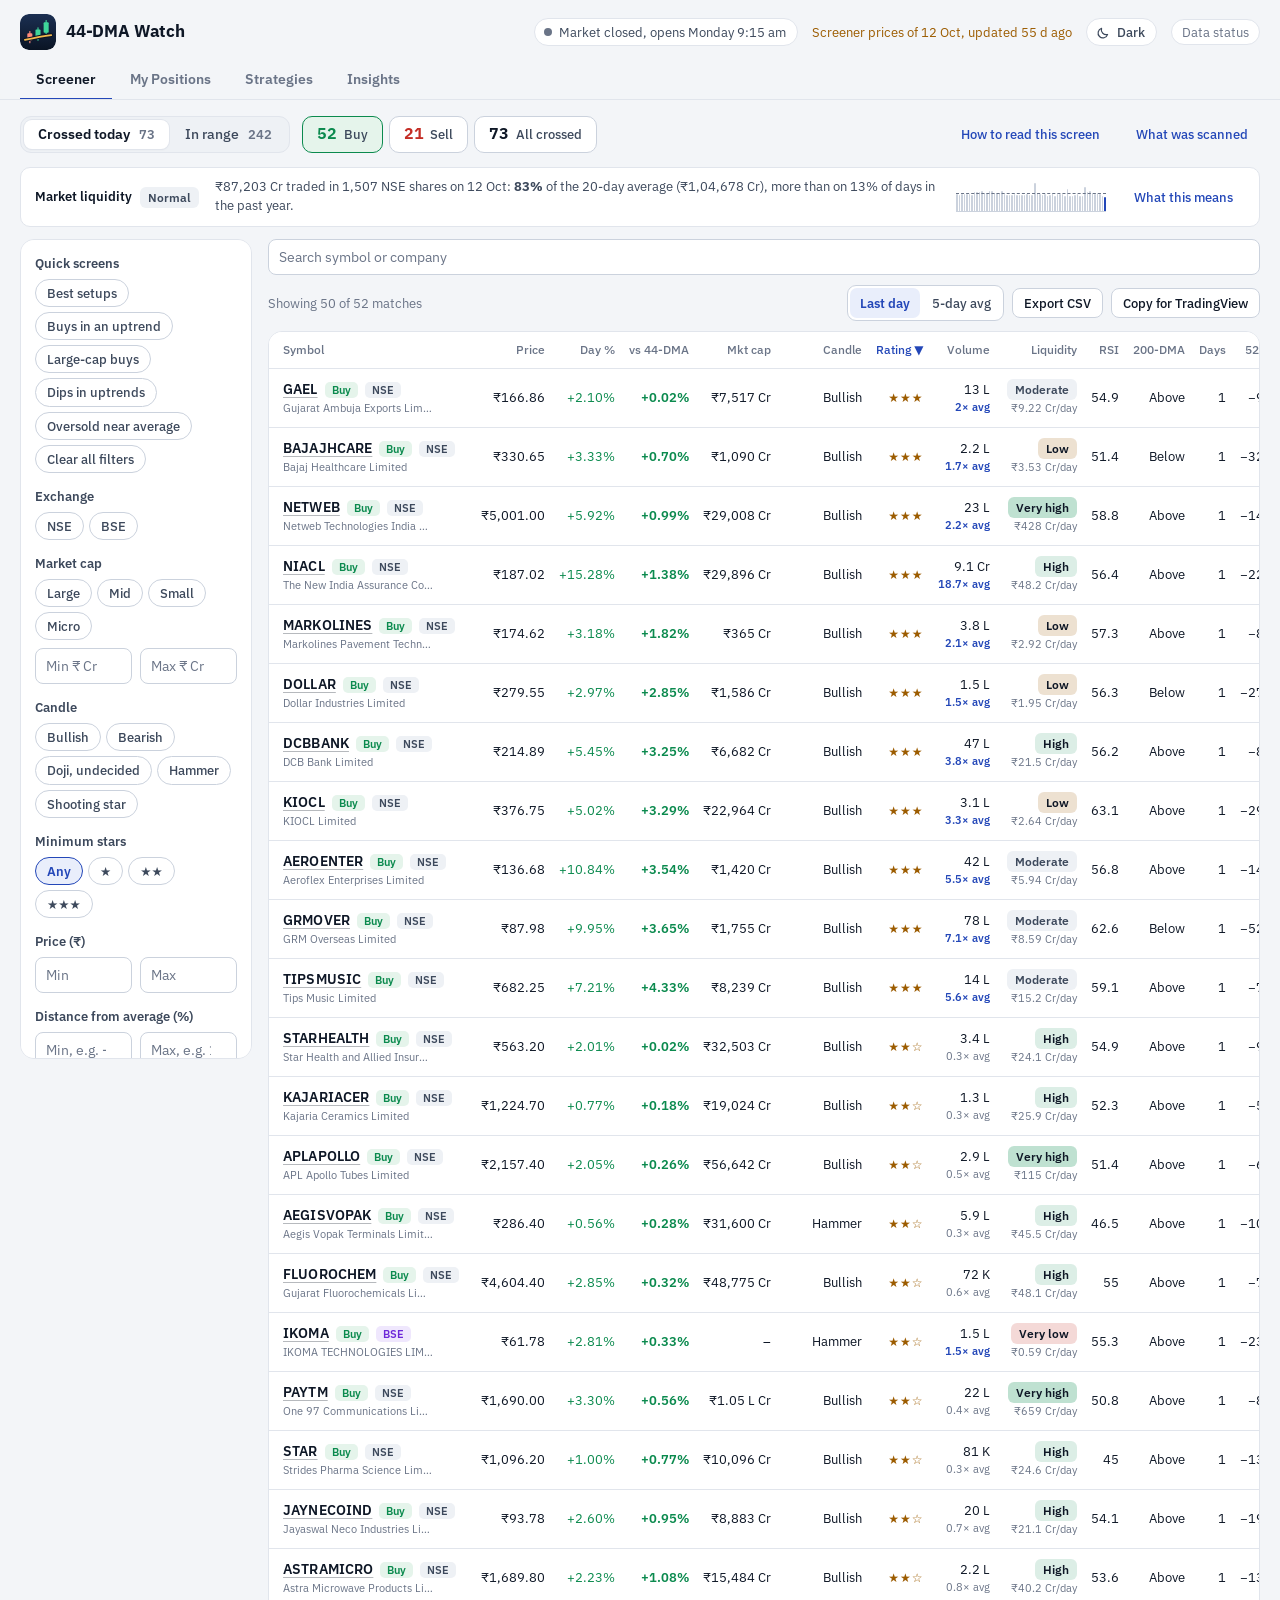
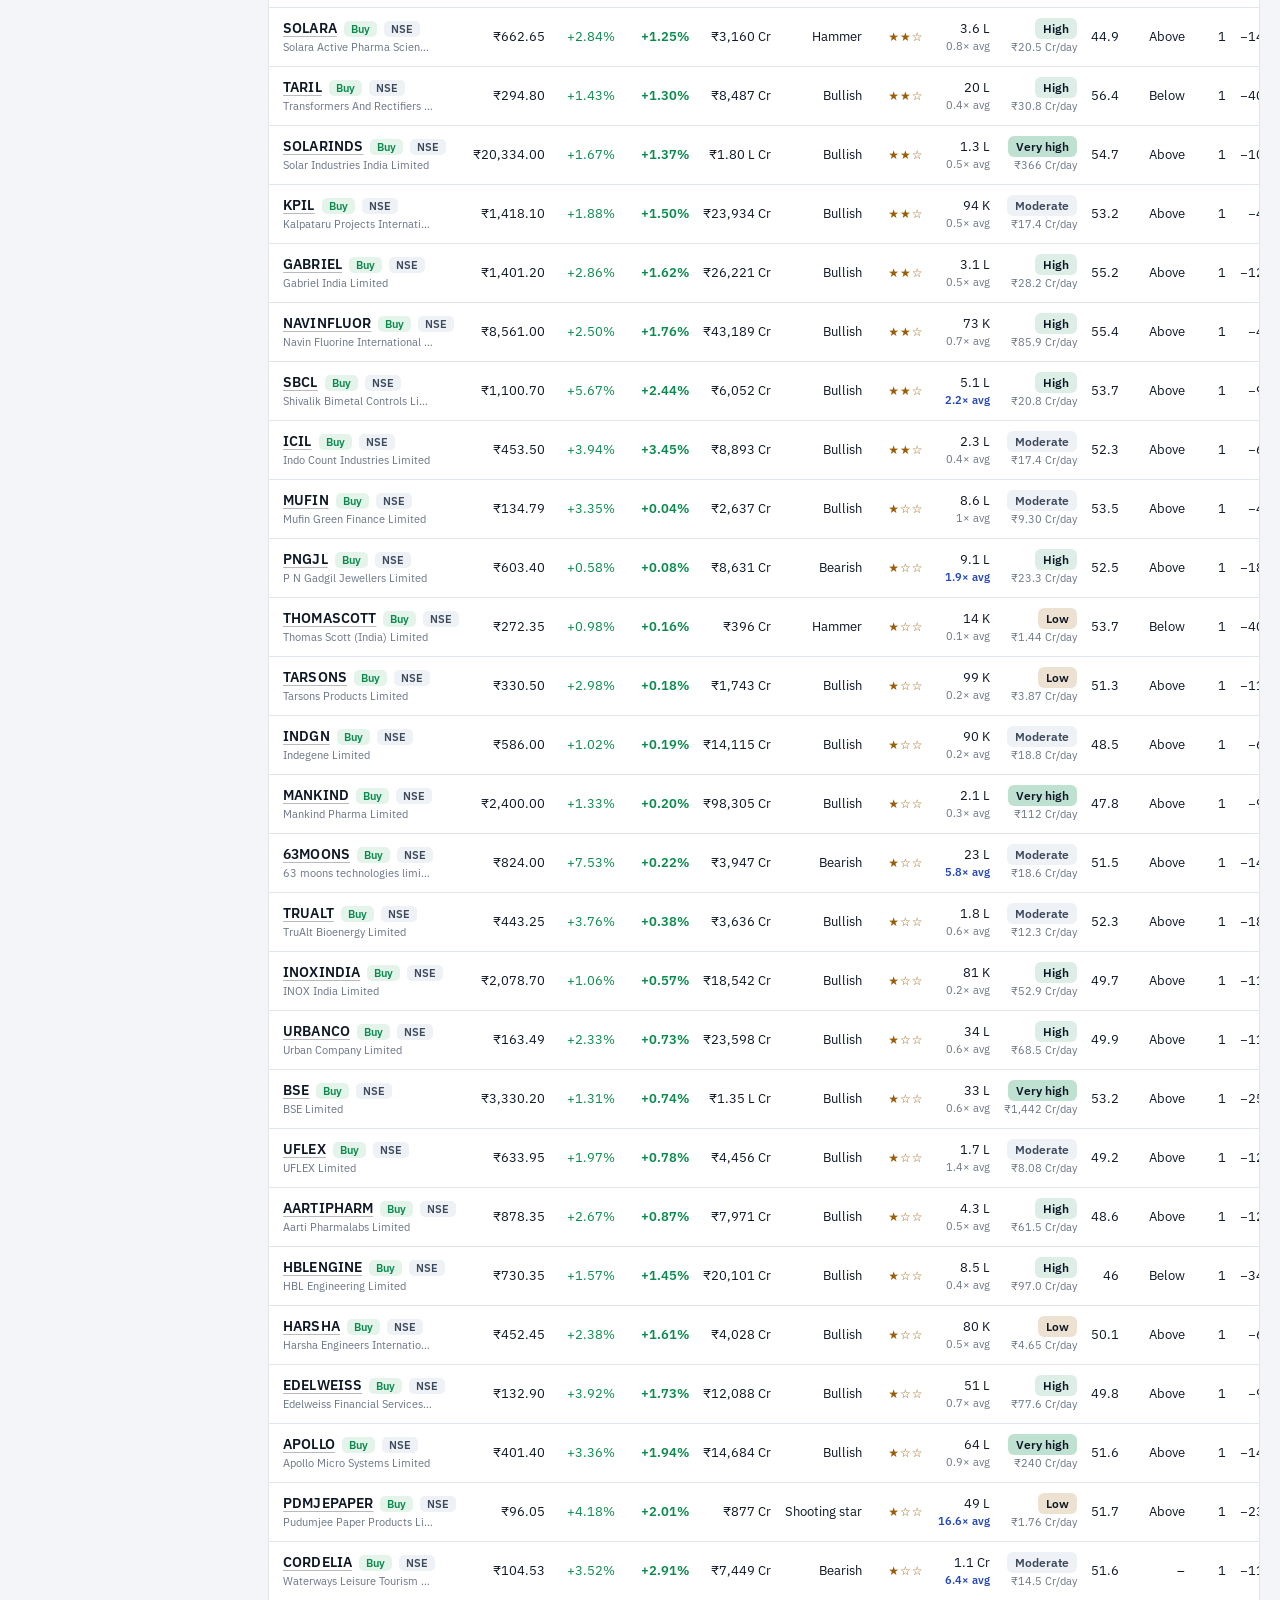
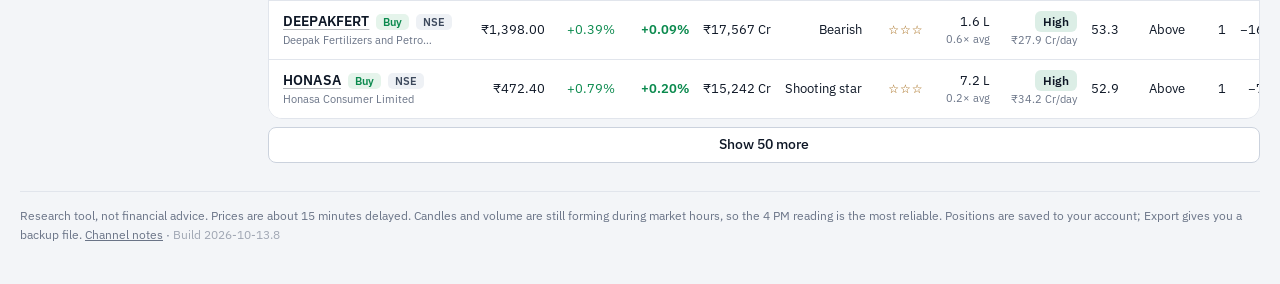
==== commit 3c36e8f8: "Strategies page shows the stop and target your positions use: Screener Buy rules compared, most prof" ====
--- a/index.html
+++ b/index.html
@@ -448,7 +448,7 @@
 </div>
 </section>
 
-<footer>Research tool, not financial advice. Prices are about 15 minutes delayed. Candles and volume are still forming during market hours, so the 4 PM reading is the most reliable. Positions are saved to your account; Export gives you a backup file. <a href="/channel.html" style="color:inherit">Channel notes</a> · <span id="ver" style="opacity:.6">Build 2026-10-13.7</span></footer>
+<footer>Research tool, not financial advice. Prices are about 15 minutes delayed. Candles and volume are still forming during market hours, so the 4 PM reading is the most reliable. Positions are saved to your account; Export gives you a backup file. <a href="/channel.html" style="color:inherit">Channel notes</a> · <span id="ver" style="opacity:.6">Build 2026-10-13.8</span></footer>
 
 </main>
 <script src="listing.js"></script>
@@ -1256,7 +1256,7 @@
  <div class="sx-w"><table class="sx2" style="min-width:640px"><thead><tr><th>Year</th><th>Trades</th><th>Win rate</th><th>Avg profit / trade</th><th>Same-day control</th><th>Better than control</th><th>How sure (t)</th><th>Ended at target / stop / time</th></tr></thead><tbody>${ys.map(y=>{const r=x.years[y],ok=r.n>=30;return `<tr><td>${y}${+y<SX.split_year?' <small class="sx-mut">(chosen)</small>':""}</td><td>${n(r.n)}</td><td>${pu(r.win)}</td><td class="${sxc(r.avg)}">${pp(r.avg)}</td><td class="${sxc(r.ctrl)}">${pp(r.ctrl)}</td><td class="${sxc(r.edge)}"><b>${ok&&r.edge!=null?pp(r.edge,2):"–"}</b></td><td>${ok&&r.t!=null?r.t:"–"}</td><td>${pu(r.exits.target)} / ${pu(r.exits.stop)} / ${pu(r.exits.time)}</td></tr>`}).join("")}</tbody></table></div>
  <p class="m" style="margin-top:8px">All years: ${n(x.all.n)} trades in ${n(x.stocks)} stocks, ${pp(x.all.edge,2)} per trade better than the control. Month by month from ${SX.split_year}: ${x.monthly_test?`t ${x.monthly_test.t}, ${x.monthly_test.positive} of ${x.monthly_test.months} months better`:"too few months"}.</p>`}
 function sxXExits(s){const x=s.x,G=x.grid,stops=[...new Set(G.map(g=>g.stop))],tgs=[...new Set(G.map(g=>g.target))];
- return `<h4 class="sx-sub" style="margin-top:0">Does it depend on the exact stop and target?</h4><p class="m" style="margin-bottom:6px">Better than the same-day control from ${SX.split_year} on, for every combination tried. The outlined cell is the one used; it was picked on the years before ${SX.split_year} only. ${x.grid_positive} of ${x.grid_n} combinations beat the control.</p>
+ return `<h4 class="sx-sub">Fixed stop and target grid: a different measure</h4><p class="m" style="margin-bottom:6px">Not profit per trade like the ranking above: each cell is how much better each fixed stop/target did than other stocks bought on the same day with the same exits, from ${SX.split_year} on, so its numbers are smaller. The outlined cell is the strategy's standard exit, picked on the years before ${SX.split_year} only; your positions use the automatic rule above. ${x.grid_positive} of ${x.grid_n} combinations beat the control.</p>
  <div class="sx-w"><table class="sx2 sx-grid"><thead><tr><th>Stop loss ↓ / Target →</th>${tgs.map(t=>`<th>+${t}%</th>`).join("")}</tr></thead><tbody>${stops.map(sp=>`<tr><td>−${sp}%</td>${tgs.map(tp=>{const g=G.find(v=>v.stop===sp&&v.target===tp),on=sp===s.params.stop&&tp===s.params.target;return `<td class="${g?sxc(g.test_edge):""}${on?" sel":""}" title="${g?`${g.test_n} trades; earlier years ${pp(g.train_edge,2)}`:""}">${g&&g.test_edge!=null?pp(g.test_edge,2):"–"}</td>`}).join("")}</tr>`).join("")}</tbody></table></div>`}
 function sxGuide(S){const fam=[...new Set(S.strategies.map(s=>s.family))].length;const top=S.strategies.slice().sort((a,b)=>(b.stars||0)-(a.stars||0))[0];
  return `<details class="sx-how" id="sxguide" ${SGUIDE?"open":""} ontoggle="SGUIDE=this.open;try{localStorage.setItem('dma_sxguide',this.open?'1':'0')}catch(e){}"><summary>Read this first: what everything on this page means</summary><div class="sx-g">
@@ -1343,7 +1343,7 @@
  else if(tab==="live")body=sxLive(s);
  else body=`<p class="sx-plain"><b>In plain words:</b> ${sxPlain(s)}</p><div class="sx-tiles">${tile("Better than same-day control",pp(t.edge,2),sxc(t.edge),"edge")}${tile("How sure (monthly t)",t.t??"–","","t")}${tile("Average profit per trade",pp(t.avg_ret),sxc(t.avg_ret),"avg")}${tile("Same-day control made",t.baseline!=null?pp(t.baseline):"–","","random")}${tile("Win rate",pu(t.win_rate),"","win")}${tile("Profit factor",pf2(t.profit_factor),"","pf")}${tile(s.x?"Trades from "+SX.split_year:"Trades tested",t.n!=null?t.n.toLocaleString("en-IN"):"–","","trades")}${s.x?tile("Trades, all years",s.x.all.n.toLocaleString("en-IN"),"","trades"):""}</div>
  <div class="sx-cols"><div><h4>The rule</h4><p>${esc(s.rule)}</p></div>
- <div><h4>How a trade ends (sell rules) ${ii("stop")}</h4><p>Stop loss <b>${pm.stop}%</b> below your buy price. Target <b>${pm.target}%</b> above it (risk to reward 1 : ${(pm.target/pm.stop).toFixed(1)}). Otherwise sell at the close after <b>${pm.max_hold}</b> trading days.</p><p class="m" style="margin-top:4px">${s.x?`Picked from ${s.x.grid_n} combinations using only ${esc(SX.first_date.slice(0,4))} to ${SX.split_year-1}.`:`Picked from ${(s.grid||[]).length} combinations using only the earlier period.`}</p></div>
+ <div><h4>How a trade ends (sell rules) ${ii("stop")}</h4><p>Stop loss <b>${pm.stop}%</b> below your buy price. Target <b>${pm.target}%</b> above it (risk to reward 1 : ${(pm.target/pm.stop).toFixed(1)}). Otherwise sell at the close after <b>${pm.max_hold}</b> trading days.</p>${typeof exPosShort==="function"&&exStrat(s.id)?`<p class="m" style="margin-top:4px">That is the standard exit from the strategy test. On My Positions the automatic rule is used instead: <b>${esc(exPosShort(s.id))}</b> (see the Stop and target tab).</p>`:""}<p class="m" style="margin-top:4px">${s.x?`Picked from ${s.x.grid_n} combinations using only ${esc(SX.first_date.slice(0,4))} to ${SX.split_year-1}.`:`Picked from ${(s.grid||[]).length} combinations using only the earlier period.`}</p></div>
  <div><h4>Where it comes from</h4><p>${src?`<a target="_blank" rel="noopener noreferrer" href="${esc(src.url)}" style="color:var(--accent)">${esc(src.name)}</a>`:"A common technical-analysis rule. No single published source was checked."}</p>${src&&src.note?`<p class="m" style="margin-top:4px">${esc(src.note)}</p>`:""}</div></div><div class="sx-cols" style="margin-top:16px"><div><h4>How the score was worked out ${ii("score")}</h4><ul class="sx-parts">${(s.score_parts||[]).map(x=>`<li><span>${esc(x[0])}</span><b class="${x[1]<0?"sx-neg":""}">${x[1]>0?"+":""}${x[1]}</b></li>`).join("")}<li><span><b>Total</b></span><b>${(s.stars||0).toFixed(1)} of 5</b></li></ul></div></div>`;
  return `<div class="sx-panel">${bar}<div class="sx-tb">${body}</div></div>`}
 function renderStrat(){sxMerge();const S=STRAT;if(!S)return $("vStrat").innerHTML=`<div class="empty">Loading…</div>`;
@@ -1357,12 +1357,13 @@
  const kpi=(l,v,s,c,g)=>`<div class="sx-kpi"><div class="l">${l}${g?ii(g):""}</div><div class="v ${c||""}">${v}</div><div class="s">${s}</div></div>`;
  const th=SCOLS.map(c=>`<th class="${c[2]?"l":""}" onclick="sxSort('${c[0]}')"><span class="th">${c[1]}${ii(c[4])}<span class="ar">${SSORT===c[0]?(SDIR>0?"▲":"▼"):""}</span></span></th>`).join("");
  const rows=list.map((s,i)=>{const t=s.test,on=SOPEN.has(s.id),pm=s.params;
-  return `<tr class="r ${on?"on":""}" onclick="sxTog('${s.id}')"><td class="l nm"><div class="sx-nm">${esc(s.name)}</div><div class="sx-fam">${esc(s.family||"")}</div></td><td>${smeter(s.stars||0)}</td><td>−${pm.stop}% / +${pm.target}%</td><td>${s.x?s.x.all.n.toLocaleString("en-IN"):t?t.n.toLocaleString("en-IN"):"–"}</td><td>${t?pu(t.win_rate):"–"}</td><td class="${t?sxc(t.avg_ret):""}">${t?pp(t.avg_ret):"–"}</td><td class="${t?sxc(t.edge):""}"><b>${t?pp(t.edge):"–"}</b></td><td>${tchip(t?t.t:null)}</td><td>${s.xy&&s.xy.n?`<span class="sx-chip ${s.xy.pos/s.xy.n>=.75?"g":s.xy.pos/s.xy.n>=.5?"a":""}">${s.xy.pos} of ${s.xy.n}</span>`:"–"}</td><td>${(s.today||{}).buy_n||0}</td></tr>${on?`<tr class="sx-d"><td colspan="${SCOLS.length}"><div class="sx-dw">${sxDetail(s)}</div></td></tr>`:""}`}).join("");
+  return `<tr class="r ${on?"on":""}" onclick="sxTog('${s.id}')"><td class="l nm"><div class="sx-nm">${esc(s.name)}</div><div class="sx-fam">${esc(s.family||"")}</div></td><td>${smeter(s.stars||0)}</td><td>−${pm.stop}% / +${pm.target}%${typeof exPosShort==="function"&&exStrat(s.id)?`<small class="sx-pp">Positions: ${esc(exPosShort(s.id))}</small>`:""}</td><td>${s.x?s.x.all.n.toLocaleString("en-IN"):t?t.n.toLocaleString("en-IN"):"–"}</td><td>${t?pu(t.win_rate):"–"}</td><td class="${t?sxc(t.avg_ret):""}">${t?pp(t.avg_ret):"–"}</td><td class="${t?sxc(t.edge):""}"><b>${t?pp(t.edge):"–"}</b></td><td>${tchip(t?t.t:null)}</td><td>${s.xy&&s.xy.n?`<span class="sx-chip ${s.xy.pos/s.xy.n>=.75?"g":s.xy.pos/s.xy.n>=.5?"a":""}">${s.xy.pos} of ${s.xy.n}</span>`:"–"}</td><td>${(s.today||{}).buy_n||0}</td></tr>${on?`<tr class="sx-d"><td colspan="${SCOLS.length}"><div class="sx-dw">${sxDetail(s)}</div></td></tr>`:""}`}).join("");
  const cards=list.map(s=>{const t=s.test,on=SOPEN.has(s.id),pm=s.params;
-  return `<div class="sx-mc"><div class="tp" onclick="sxTog('${s.id}')"><div><div class="sx-nm">${esc(s.name)}</div><div class="sx-fam">${esc(s.family||"")} · −${pm.stop}% / +${pm.target}%</div></div>${smeter(s.stars||0)}</div>
+  return `<div class="sx-mc"><div class="tp" onclick="sxTog('${s.id}')"><div><div class="sx-nm">${esc(s.name)}</div><div class="sx-fam">${esc(s.family||"")} · −${pm.stop}% / +${pm.target}%</div>${typeof exPosShort==="function"&&exStrat(s.id)?`<div class="sx-fam">Positions: ${esc(exPosShort(s.id))}</div>`:""}</div>${smeter(s.stars||0)}</div>
   <div class="mg"><div>Better than control<b class="${t?sxc(t.edge):""}">${t?pp(t.edge):"–"}</b></div><div>Avg profit / trade<b class="${t?sxc(t.avg_ret):""}">${t?pp(t.avg_ret):"–"}</b></div><div>How sure<b>${t&&t.t!=null?"t "+t.t.toFixed(1):"–"}</b></div><div>Trades<b>${s.x?s.x.all.n.toLocaleString("en-IN"):t?t.n.toLocaleString("en-IN"):"–"}</b></div><div>Win rate<b>${t?pu(t.win_rate):"–"}</b></div><div>Years beating control<b>${s.xy&&s.xy.n?s.xy.pos+" of "+s.xy.n:"–"}</b></div><div>Signals today<b>${(s.today||{}).buy_n||0}</b></div></div>${on?sxDetail(s):""}</div>`}).join("");
  $("vStrat").innerHTML=`<div class="sx-head"><div><h2>Strategy library</h2><p>${all.length} written strategies, each with its own stop loss, profit target and time limit, tested on about ${S.years||6} years of adjusted prices (${esc(S.universe||"")}${S._merged?`, ${Number(SX.strategies.reduce((a,x)=>a+x.all.n,0)).toLocaleString("en-IN")} trades`:""}). Each is compared with stocks bought on the same day with the same exits. The numbers describe what the rules did in the past; they are not recommendations.</p></div><span class="sx-asof">Prices as of ${S.price_date?new Date(S.price_date+"T00:00:00+05:30").toLocaleDateString("en-IN",{timeZone:"Asia/Kolkata",day:"numeric",month:"short",year:"numeric"}):"–"}${S.stale?" (stale)":""}</span></div>
  <div class="sx-kpis">${kpi("Nifty 50",M.nifty!=null?M.nifty.toLocaleString("en-IN"):"–",up===true?"Above its 200-day average":up===false?"Below its 200-day average":"–",up===true?"sx-pos":up===false?"sx-neg":"","mood")}${kpi("Market breadth",M.breadth50!=null?pu(M.breadth50):"–","of stocks are above their 50-day average",null,"breadth")}${kpi("Beat the control, likely not luck",solid+" of "+all.length,`strategies better than the same-day control with a monthly “How sure” of 2 or more${S._merged?", from "+SX.split_year+" on":""}`,solid?"sx-pos":"","t")}${kpi("Signals today",nSig,"stocks meeting a strategy scoring "+SMIN()+" or more",null,"signals")}</div>
+ ${typeof exPosPanel==="function"?exPosPanel():""}
  ${sxGuide(S)}
  <div class="sx-views" role="tablist" aria-label="View"><button role="tab" aria-selected="${SVIEW==="list"}" onclick="SVIEW='list';render()">All strategies</button><button role="tab" aria-selected="${SVIEW==="years"}" onclick="SVIEW='years';render()">Year by year ranking</button><button role="tab" aria-selected="${SVIEW==="candles"}" onclick="SVIEW='candles';render()">Candle patterns</button></div>
  ${SVIEW==="candles"?cdView():SVIEW==="years"?(SX&&SX.strategies&&SX.strategies.length?sxYearsX(S):sxYears(S)):`<div class="sx-bar"><div class="sx-seg">${fams.map(f=>`<button aria-pressed="${SFAM===f}" onclick="SFAM='${f}';render()">${f}</button>`).join("")}</div><span class="sp"></span>
--- a/app.css
+++ b/app.css
@@ -863,3 +863,13 @@
 .hs2{display:flex;flex-wrap:wrap;gap:4px 6px;margin-top:5px}.hs2 .tag{margin:0;font-size:11px}
 @media(min-width:761px){#psort.hide-wide{display:none}}
 .ht tr.hgrn td{background:var(--sunken);padding-top:0;white-space:normal;position:static}.ht tr.hgrn small.hgr{max-width:none;margin:0}
+/* Strategies page: the automatic stop/target your positions use */
+.expp{border:1px solid var(--line);border-radius:10px;background:var(--card,var(--bg));padding:14px 16px;margin:0 0 14px}
+.expp-h{display:flex;flex-wrap:wrap;justify-content:space-between;align-items:flex-start;gap:10px 16px;margin-bottom:8px}
+.expp-h h3{margin:0 0 3px;font-size:16px}.expp-h p{margin:0;color:var(--ink-2);font-size:13.5px;max-width:760px}
+.expp-t td small,.sx td small.sx-pp{display:block;color:var(--mute);font-size:11.5px;font-weight:400;white-space:normal}
+.expp-t td.on{background:var(--accent-soft);box-shadow:inset 3px 0 0 var(--accent)}
+.expp-t td.m,.ex-t td.m{color:var(--mute)}
+.expp .m{font-size:12.5px;color:var(--mute);margin:8px 0 0}
+.expp-d{margin-top:10px}.expp-d>summary{cursor:pointer;font-weight:600;font-size:13.5px;color:var(--accent);padding:4px 0}
+.expp-d[open]>summary{margin-bottom:8px}
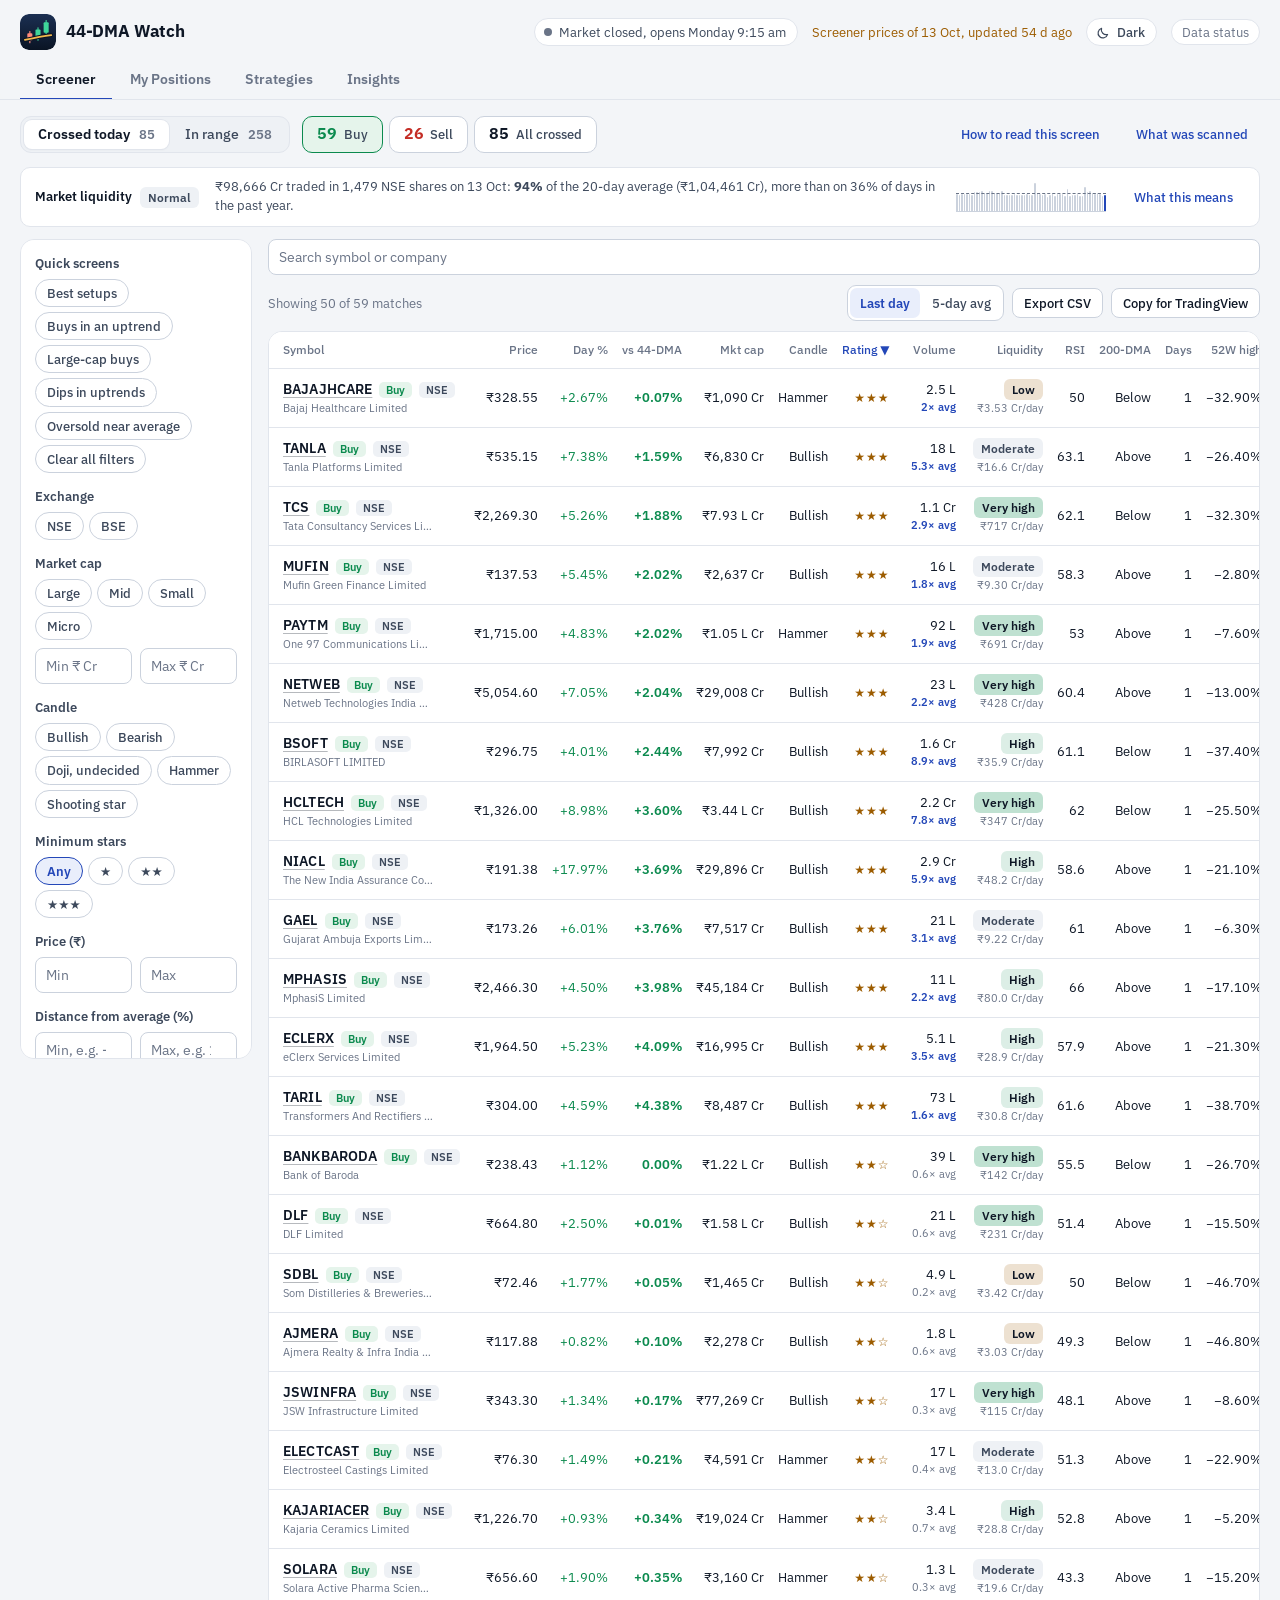
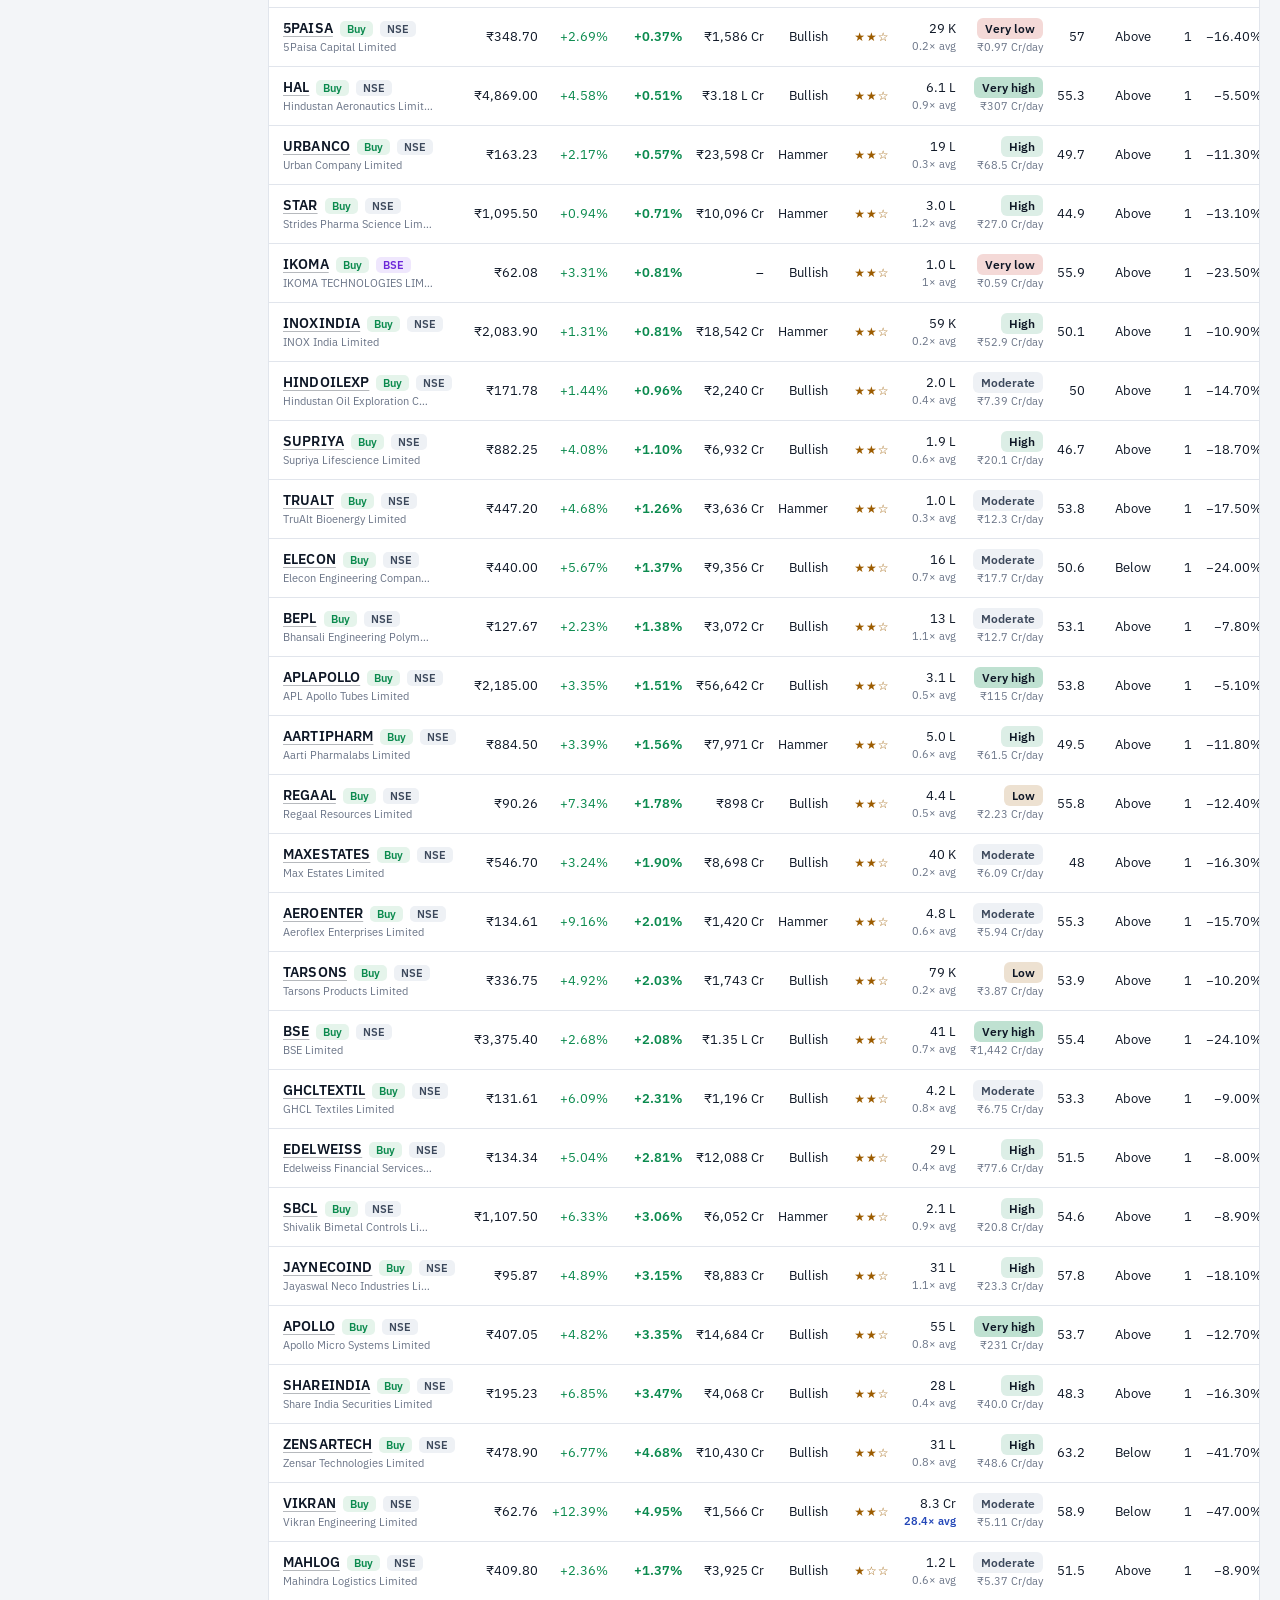
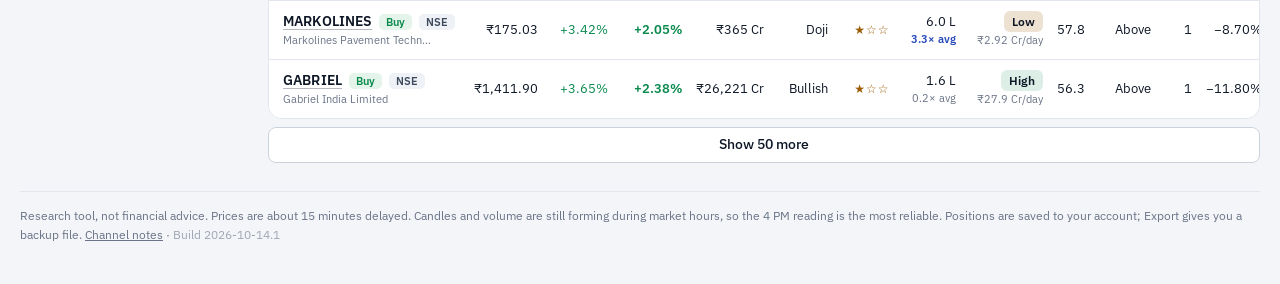
==== commit 2e4e13aa: "Approaching tab: history panel (how often approaching shares closed back above the 44-DMA, 20-day re" ====
--- a/index.html
+++ b/index.html
@@ -448,12 +448,13 @@
 </div>
 </section>
 
-<footer>Research tool, not financial advice. Prices are about 15 minutes delayed. Candles and volume are still forming during market hours, so the 4 PM reading is the most reliable. Positions are saved to your account; Export gives you a backup file. <a href="/channel.html" style="color:inherit">Channel notes</a> · <span id="ver" style="opacity:.6">Build 2026-10-13.8</span></footer>
+<footer>Research tool, not financial advice. Prices are about 15 minutes delayed. Candles and volume are still forming during market hours, so the 4 PM reading is the most reliable. Positions are saved to your account; Export gives you a backup file. <a href="/channel.html" style="color:inherit">Channel notes</a> · <span id="ver" style="opacity:.6">Build 2026-10-14.1</span></footer>
 
 </main>
 <script src="listing.js"></script>
 <script src="insights.js"></script>
 <script src="exits.js"></script>
+<script src="approach.js"></script>
 <script src="holdings.js"></script>
 <script src="entity.js"></script>
 <script src="cdl.js"></script>
@@ -503,7 +504,7 @@
  if(has("since")&&!ok(s.since,null,num("since")))return false;
  return true}
 const COLS=[["symbol","Symbol","Stock symbol and company"],["price","Price","Last price in rupees"],["chg","Day %","Change versus yesterday's close"],["pct","vs 44-DMA","Distance from the moving average"],["mcap","Mkt cap","Market capitalisation in rupees crore"],["candle","Candle","Latest candle pattern (click to group by pattern, then stars)"],["score","Rating","0-3 star conviction"],["volume","Volume","Shares traded (switch between the last day and the 5-day average above the table); below it, today's volume against its 20-day average"],["liq","Liquidity","How easily the share can be bought or sold: the median rupees traded per day over 20 days, banded from Very low to Very high"],["rsi","RSI","Relative strength index, 14 days"],["above200","200-DMA","Above or below the 200-day average"],["since","Days","Trading days on the current side of the average"],["from_hi","52W high","Distance below the 52-week high"]];
-const SORTS=[["score|-1","Highest rating first"],["candle|-1","Candle: bullish first"],["candle|1","Candle: bearish first"],["abs|1","Closest to average"],["mcap|-1","Market cap, high to low"],["vol_x|-1","Volume surge"],["liq|-1","Most liquid first"],["liq|1","Least liquid first"],["chg|-1","Top gainers today"],["chg|1","Top losers today"],["rsi|1","RSI, low to high"],["symbol|1","A to Z"]];
+const SORTS=[["outlook|-1","Best outlook first (Approaching)"],["score|-1","Highest rating first"],["candle|-1","Candle: bullish first"],["candle|1","Candle: bearish first"],["abs|1","Closest to average"],["mcap|-1","Market cap, high to low"],["vol_x|-1","Volume surge"],["liq|-1","Most liquid first"],["liq|1","Least liquid first"],["chg|-1","Top gainers today"],["chg|1","Top losers today"],["rsi|1","RSI, low to high"],["symbol|1","A to Z"]];
 /* ---- volume and liquidity ----
    Volume is a count of shares; liquidity is how much money changes hands, so a ₹20 share needs 50x the volume of a ₹1,000 share to be as easy to trade.
    Bands use the median rupees traded per day over 20 days (median, so one block deal does not flatter a share). */
@@ -515,7 +516,9 @@
 const crs=v=>v==null?"–":"₹"+(v>=100?Math.round(v).toLocaleString("en-IN"):v>=10?v.toFixed(1):v.toFixed(2))+" Cr";
 function liqNote(s){const v=sval(s),t=liqT(v);if(!t)return"";const day=v*1e7,pct=x=>x/day*100,fm=x=>x<0.01?"under 0.01%":x<0.1?x.toFixed(2)+"%":x.toFixed(1)+"%";
  return `${t[2]} liquidity: about ${crs(v)} changes hands on a typical day. An order of ₹1 lakh is ${fm(pct(1e5))} of that, ₹10 lakh ${fm(pct(1e6))}${pct(1e6)>=1?", large enough that it can move the price; split big orders over days":", small enough to fill without moving the price on most days"}.`}
-function val(s,k){if(k==="volume")return VOLW==="week"?(s.vol5??s.volume):s.volume;if(k==="liq")return sval(s);return k==="symbol"?s.symbol:k==="exchange"?ex(s):k==="abs"?Math.abs(s.pct):k==="above200"?(s.above200==null?null:+s.above200):k==="score"?(s.candle?s.score||0:null):k==="candle"?(s.candle?({bullish:5,hammer:4,doji:3,shooting_star:2,bearish:1}[s.candle]||0):null):s[k]}
+const colsNow=()=>typeof apOn==="function"&&apOn()?[COLS[0],["outlook","Outlook","Approaching shares: the share of similar past cases that closed back above the 44-DMA within 10 trading days (model estimate), its rank out of 10 on the tested ranking, and that rank's average 20-day result"]].concat(COLS.slice(1)):COLS;
+function setTab(k){tab=k;shown=50;if(k==="near"&&typeof apLoad==="function"){sortKey="outlook";sortDir=-1;apLoad()}else if(sortKey==="outlook"){sortKey="score";sortDir=-1}render()}
+function val(s,k){if(k==="outlook")return typeof apVal==="function"?apVal(s):null;if(k==="volume")return VOLW==="week"?(s.vol5??s.volume):s.volume;if(k==="liq")return sval(s);return k==="symbol"?s.symbol:k==="exchange"?ex(s):k==="abs"?Math.abs(s.pct):k==="above200"?(s.above200==null?null:+s.above200):k==="score"?(s.candle?s.score||0:null):k==="candle"?(s.candle?({bullish:5,hammer:4,doji:3,shooting_star:2,bearish:1}[s.candle]||0):null):s[k]}
 function cmp(a,b){const x=val(a,sortKey),y=val(b,sortKey);if(x==null&&y==null)return 0;if(x==null)return 1;if(y==null)return -1;
  const r=(typeof x==="string"?x.localeCompare(y):x-y)*sortDir;if(r)return r;
  return ((val(b,"score")||0)-(val(a,"score")||0))||(Math.abs(a.pct)-Math.abs(b.pct))||a.symbol.localeCompare(b.symbol)}
@@ -535,7 +538,7 @@
  let t=`Price is ${Math.abs(s.pct).toFixed(2)}% ${side} its ${data.ma_period}-day average`+(s.since!=null?`, and has been ${side} it for ${s.since} trading day${s.since==1?"":"s"}.`:".");
  t+=s.type==="buy"?(s.since===1?" It has just crossed above the average, which trend followers read as a possible buy.":" It is in the buy zone, at or above the average and within "+(data.buy_max_pct||5)+"% of it."):s.type==="sell"?" It has just crossed below the average, which trend followers read as a possible sell.":s.pct<0?" It is close: a close above the average would trigger a buy signal.":" It is close: a close below the average would trigger a sell signal.";
  return t+" "+(WHY[s.candle]||"")}
-function detail(s){return detail0(s)+(typeof scrIns==="function"?scrIns(s.symbol,ex(s)):"")}
+function detail(s){return detail0(s)+(typeof apDetail==="function"?apDetail(s):"")+(typeof scrIns==="function"?scrIns(s.symbol,ex(s)):"")}
 function detail0(s){const tv=ex(s)==="BSE"?"BSE:"+s.symbol:"NSE:"+s.symbol,v=s.volume;
  const vol=v>=1e7?(v/1e7).toFixed(2)+" Cr":v>=1e5?(v/1e5).toFixed(1)+" lakh":Number(v).toLocaleString("en-IN");
  const st=(l,x,c)=>`<div class="st"><span>${l}</span><b${c?` class="${c}"`:""}>${x}</b></div>`;
@@ -549,11 +552,11 @@
 const pc=n=>n==null?"–":`<span class="${n>0?"pos":n<0?"neg":""}">${sg(n)}%</span>`;
 const stars=s=>s.candle?`${SHORT[s.candle]||esc(s.candle)} <span class="star">${"★".repeat(s.score||0)}${"☆".repeat(3-(s.score||0))}</span>`:"–";
 function tr(s){const o=opened.has(key(s)),sc=`data-k="${esc(key(s))}"`;
- let h=`<tr class="r" ${sc} onclick="tog(this.dataset.k)"><td>${entS(s.symbol,ex(s),"<b>"+esc(s.symbol)+"</b>")}<span class="tag ${s.type}">${LAB[s.type]}</span>${exTag(ex(s))}<span class="nm">${esc(s.name||"")}</span></td><td>${inr(s.price)}</td><td>${pc(s.chg)}</td><td style="color:${COL[s.type]};font-weight:600">${sg(s.pct)}%</td><td>${cr(s.mcap)}</td><td>${s.candle?SHORT[s.candle]||esc(s.candle):"–"}</td><td><span class="star">${s.candle?"★".repeat(s.score||0)+"☆".repeat(3-(s.score||0)):"–"}</span></td><td class="vq" title="${VOLW==="week"?"Average shares traded a day over the last 5 days":"Shares traded on the last day"}${s.vol20?`; 20-day average ${qty(s.vol20)}`:""}">${qty(VOLW==="week"?(s.vol5??s.volume):s.volume)}${s.vol_x!=null?`<small class="${s.vol_x>=1.5?"hot":""}">${s.vol_x}× avg</small>`:""}</td><td>${(()=>{const v=sval(s),t=liqT(v);return t?`<span class="lq ${t[1]}" title="${esc(liqNote(s))}">${t[2]}</span><small class="lqv">${crs(v)}/day</small>`:"–"})()}</td><td>${s.rsi??"–"}</td><td>${s.above200==null?"–":s.above200?"Above":"Below"}</td><td>${s.since??"–"}</td><td>${s.from_hi!=null?sg(s.from_hi)+"%":"–"}</td></tr>`;
- if(o)h+=`<tr class="dt"><td colspan="13" style="--c:${COL[s.type]};--cb:${COLB[s.type]}">${detail(s)}</td></tr>`;return h}
+ let h=`<tr class="r" ${sc} onclick="tog(this.dataset.k)"><td>${entS(s.symbol,ex(s),"<b>"+esc(s.symbol)+"</b>")}<span class="tag ${s.type}">${LAB[s.type]}</span>${exTag(ex(s))}<span class="nm">${esc(s.name||"")}</span></td>${typeof apOn==="function"&&apOn()?apCell(s):""}<td>${inr(s.price)}</td><td>${pc(s.chg)}</td><td style="color:${COL[s.type]};font-weight:600">${sg(s.pct)}%</td><td>${cr(s.mcap)}</td><td>${s.candle?SHORT[s.candle]||esc(s.candle):"–"}</td><td><span class="star">${s.candle?"★".repeat(s.score||0)+"☆".repeat(3-(s.score||0)):"–"}</span></td><td class="vq" title="${VOLW==="week"?"Average shares traded a day over the last 5 days":"Shares traded on the last day"}${s.vol20?`; 20-day average ${qty(s.vol20)}`:""}">${qty(VOLW==="week"?(s.vol5??s.volume):s.volume)}${s.vol_x!=null?`<small class="${s.vol_x>=1.5?"hot":""}">${s.vol_x}× avg</small>`:""}</td><td>${(()=>{const v=sval(s),t=liqT(v);return t?`<span class="lq ${t[1]}" title="${esc(liqNote(s))}">${t[2]}</span><small class="lqv">${crs(v)}/day</small>`:"–"})()}</td><td>${s.rsi??"–"}</td><td>${s.above200==null?"–":s.above200?"Above":"Below"}</td><td>${s.since??"–"}</td><td>${s.from_hi!=null?sg(s.from_hi)+"%":"–"}</td></tr>`;
+ if(o)h+=`<tr class="dt"><td colspan="${colsNow().length}" style="--c:${COL[s.type]};--cb:${COLB[s.type]}">${detail(s)}</td></tr>`;return h}
 function card(s){const o=opened.has(key(s));
  return `<article class="card ${s.type}" data-k="${esc(key(s))}" onclick="tog(this.dataset.k)"><div class="ct"><div>${entS(s.symbol,ex(s),"<b>"+esc(s.symbol)+"</b>")}${exTag(ex(s))}<span class="tag ${s.type}">${LAB[s.type]}</span><div class="sub">${esc(s.name||"")}</div></div><div class="px">${inr(s.price)}<div class="sub">${s.mcap!=null?cr(s.mcap):""}</div></div></div>
- <div class="pills"><span class="c">${sg(s.pct)}% vs ${data.ma_period}-DMA</span>${s.chg!=null?`<span>Today ${sg(s.chg)}%</span>`:""}${s.candle?`<span>${stars(s)}</span>`:""}<span>Vol ${qty(VOLW==="week"?(s.vol5??s.volume):s.volume)}${s.vol_x!=null?` (${s.vol_x}×)`:""}</span>${liqT(sval(s))?`<span class="lq ${liqT(sval(s))[1]}">${liqT(sval(s))[2]} liquidity</span>`:""}${s.rsi!=null?`<span>RSI ${s.rsi}</span>`:""}${s.mcap_cat?`<span>${s.mcap_cat} cap</span>`:""}</div>
+ <div class="pills"><span class="c">${sg(s.pct)}% vs ${data.ma_period}-DMA</span>${typeof apFor==="function"&&apOn()&&apFor(s)?`<span class="apb ${apFor(s).decx>=8?"hi":apFor(s).decx<=3?"lo":""}">Outlook ${Math.round(apFor(s).p_cross*100)}% · rank ${apFor(s).decx}/10</span>`:""}${s.chg!=null?`<span>Today ${sg(s.chg)}%</span>`:""}${s.candle?`<span>${stars(s)}</span>`:""}<span>Vol ${qty(VOLW==="week"?(s.vol5??s.volume):s.volume)}${s.vol_x!=null?` (${s.vol_x}×)`:""}</span>${liqT(sval(s))?`<span class="lq ${liqT(sval(s))[1]}">${liqT(sval(s))[2]} liquidity</span>`:""}${s.rsi!=null?`<span>RSI ${s.rsi}</span>`:""}${s.mcap_cat?`<span>${s.mcap_cat} cap</span>`:""}</div>
  ${o?`<div class="dtl" style="--c:${COL[s.type]};--cb:${COLB[s.type]}" onclick="event.stopPropagation()">${detail(s)}</div>`:""}</article>`}
 const mobile=()=>matchMedia("(max-width:760px)").matches;
 function active(){let n=0;["q","pmin","pmax","dmin","dmax","rmin","rmax","vmin","vx","trend","hi","since","mcmin","mcmax"].forEach(i=>{if($(i).value.trim()!=="")n++});return n+(minStars?1:0)+(candles.size?1:0)+(exch.size?1:0)+(caps.size?1:0)+(liqs.size?1:0)}
@@ -567,7 +570,7 @@
  $("warn").hidden=!msgs.length;$("warn").innerHTML=msgs.join("<br>");
  document.querySelectorAll("[data-need]").forEach(e=>e.classList.toggle("off",!has(e.dataset.need)));
  {const L=data.signals.filter(inSec);$("secs").innerHTML=Object.entries(SECS).map(([k,v])=>`<button class="${k===sec?"on":""}" aria-pressed="${k===sec}" onclick="setSec('${k}')">${v[0]} <b>${data.signals.filter(v[1]).length}</b></button>`).join("");
- $("tiles").innerHTML=TABS_().map(([k,l])=>`<button class="tile ${k==="all"?"all":k}" aria-pressed="${k===tab}" onclick="tab='${k}';shown=50;render()"><b>${k==="all"?L.length:L.filter(s=>s.type===k).length}</b><span>${l}</span></button>`).join("")}
+ $("tiles").innerHTML=TABS_().map(([k,l])=>`<button class="tile ${k==="all"?"all":k}" aria-pressed="${k===tab}" onclick="setTab('${k}')"><b>${k==="all"?L.length:L.filter(s=>s.type===k).length}</b><span>${l}</span></button>`).join("")}
  {const sc=data.scan,el=$("scaninfo");if(sc){const N=x=>Number(x||0).toLocaleString("en-IN"),L={low_price:"price below ₹"+(data.min_price||50),low_volume:"too little trading volume",no_trade_latest_day:"did not trade on the latest day",short_history:"under 46 days of price history",not_near_average:"not within the signal range of the average"};
  const row=(ex,x)=>{if(!x||!x.listed)return"";const d=Object.entries(Object.assign({},x.dropped_before_download,x.rejected_after_download)).filter(([,v])=>v).map(([k,v])=>`<li>${N(v)} · ${L[k]||k.replace(/_/g," ")}</li>`).join("");return `<p><b>${ex}</b>: ${N(x.listed)} listed stocks checked, ${N(x.signals)} signals.</p><ul>${d}</ul>`};
  el.hidden=helpOpen!=="scan";el.innerHTML=`<p><b>What was scanned</b>: every listed stock, then filtered.</p>${row("NSE",sc.NSE)}${row("BSE",sc.BSE)}<p class="sub">BSE counts only stocks not already on NSE. Filters: minimum price, minimum average volume, and at least 46 days of history. Change them in config.yaml.</p>`}else el.hidden=true;$("scnb").hidden=!sc;$("scnb").setAttribute("aria-expanded",helpOpen==="scan");$("hlp").hidden=helpOpen!=="read";$("hlpb").setAttribute("aria-expanded",helpOpen==="read")}
@@ -582,7 +585,7 @@
  $("ft").textContent=a?`Filters (${a} active)`:"Filters";
  $("count").textContent=`Showing ${Math.min(shown,v.length)} of ${v.length} matches`+(a?` · ${a} filter${a>1?"s":""} active`:"");
  const more=v.length>shown?`<button class="btn" style="width:100%;margin-top:8px" onclick="shown+=50;render()">Show 50 more</button>`:"";
- $("list").innerHTML=!v.length?`<div class="empty">No stocks match these filters.<br>Loosen a filter or tap Clear all filters.</div>`:mobile()?v.slice(0,shown).map(card).join("")+more:`<div class="tw"><table><thead><tr>${COLS.map(([k,l,t])=>`<th class="${k===sortKey?"on":""}" title="${t}" onclick="sortBy('${k}')">${l}${k===sortKey?(sortDir>0?" ▲":" ▼"):""}</th>`).join("")}</tr></thead><tbody>${v.slice(0,shown).map(tr).join("")}</tbody></table></div>${more}`}
+ $("list").innerHTML=(typeof apPanel==="function"?apPanel():"")+(!v.length?`<div class="empty">No stocks match these filters.<br>Loosen a filter or tap Clear all filters.</div>`:mobile()?v.slice(0,shown).map(card).join("")+more:`<div class="tw"><table><thead><tr>${colsNow().map(([k,l,t])=>`<th class="${k===sortKey?"on":""}" title="${t}" onclick="sortBy('${k}')">${l}${k===sortKey?(sortDir>0?" ▲":" ▼"):""}</th>`).join("")}</tr></thead><tbody>${v.slice(0,shown).map(tr).join("")}</tbody></table></div>${more}`)}
 function renderMliq(){const m=data.market_liq,el=$("mliq");if(!el)return;if(!m||!m.ratio){el.hidden=true;return}el.hidden=false;
  const r=m.ratio,state=r<0.75?["thin","Thin"]:r>1.25?["busy","Busy"]:["norm","Normal"],L=m.last60||[],mx=Math.max(...L.map(x=>x[1]),1),avg=m.avg20_cr;
  const bars=L.map(([d,v],i)=>`<i style="height:${Math.max(2,v/mx*28).toFixed(1)}px" class="${i===L.length-1?"now":""}" title="${new Date(d+"T00:00:00").toLocaleDateString("en-IN",{day:"numeric",month:"short"})}: ₹${Math.round(v).toLocaleString("en-IN")} Cr"></i>`).join("");
--- a/app.css
+++ b/app.css
@@ -873,3 +873,22 @@
 .expp .m{font-size:12.5px;color:var(--mute);margin:8px 0 0}
 .expp-d{margin-top:10px}.expp-d>summary{cursor:pointer;font-weight:600;font-size:13.5px;color:var(--accent);padding:4px 0}
 .expp-d[open]>summary{margin-bottom:8px}
+/* Approaching tab: history panel and outlook column */
+.appn{border:1px solid var(--line);border-radius:10px;background:var(--card);padding:14px 16px;margin:0 0 12px}
+.aph h3{margin:0 0 3px;font-size:16px}.aph p{margin:0;color:var(--ink-2);font-size:13px;max-width:780px}
+.apks{display:grid;grid-template-columns:repeat(4,minmax(0,1fr));gap:8px;margin:12px 0 8px}
+.apk{border:1px solid var(--line);border-radius:8px;padding:9px 11px;background:var(--sunken)}
+.apk span{display:block;font-size:12px;color:var(--mute)}.apk b{display:block;font-size:20px;margin:2px 0;font-variant-numeric:tabular-nums}.apk small{display:block;font-size:11.5px;color:var(--mute)}
+.apn{font-size:13px;color:var(--ink-2);margin:6px 0 0;max-width:820px}
+.apx{margin-top:10px}.apx>summary{cursor:pointer;font-weight:600;font-size:13.5px;color:var(--accent);padding:4px 0}
+.apx h4{margin:12px 0 4px;font-size:14px}.apx .sub,.apd .sub{font-size:12px;color:var(--mute);margin:2px 0 6px}
+.apt{border-collapse:collapse;width:100%;font-size:12.5px;font-variant-numeric:tabular-nums}
+.apt th,.apt td{padding:6px 8px;border-bottom:1px solid var(--line);text-align:right;white-space:nowrap}
+.apt th{font-weight:600;color:var(--mute);font-size:11.5px}.apt .l{text-align:left;white-space:normal}
+.apt td small{display:block;color:var(--mute);font-size:11px}
+.apt tr.ap-held td{background:var(--accent-soft)}
+td.apc b,.apb{font-variant-numeric:tabular-nums}td.apc small{display:block;color:var(--mute);font-size:11px;white-space:nowrap}
+.apb.hi{color:var(--up)}.apb.lo{color:var(--mute)}
+.pills .apb{font-weight:600}
+.apd{margin:10px 0 0;border-top:1px solid var(--line);padding-top:10px}.apd p{font-size:13px;margin:4px 0 8px}
+@media (max-width:760px){.apks{grid-template-columns:repeat(2,minmax(0,1fr))}.apk b{font-size:17px}.appn{padding:12px}}
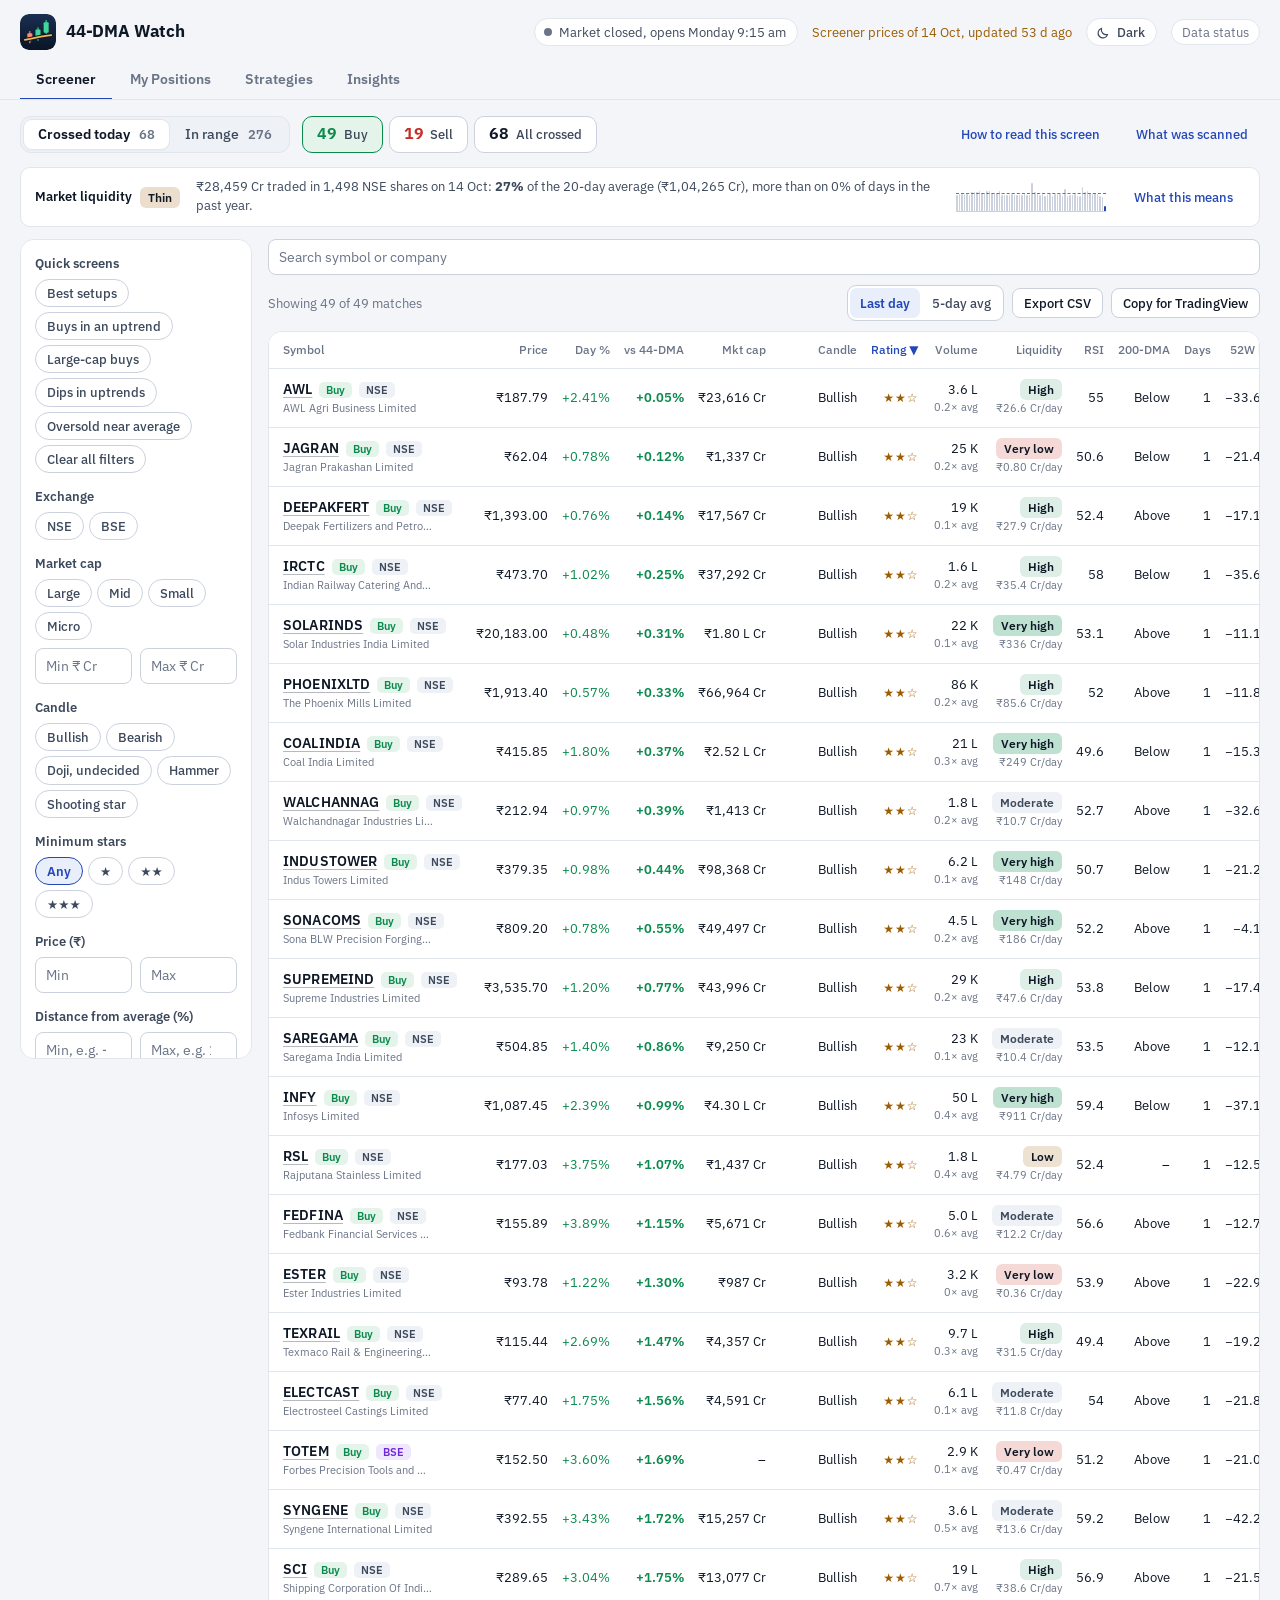
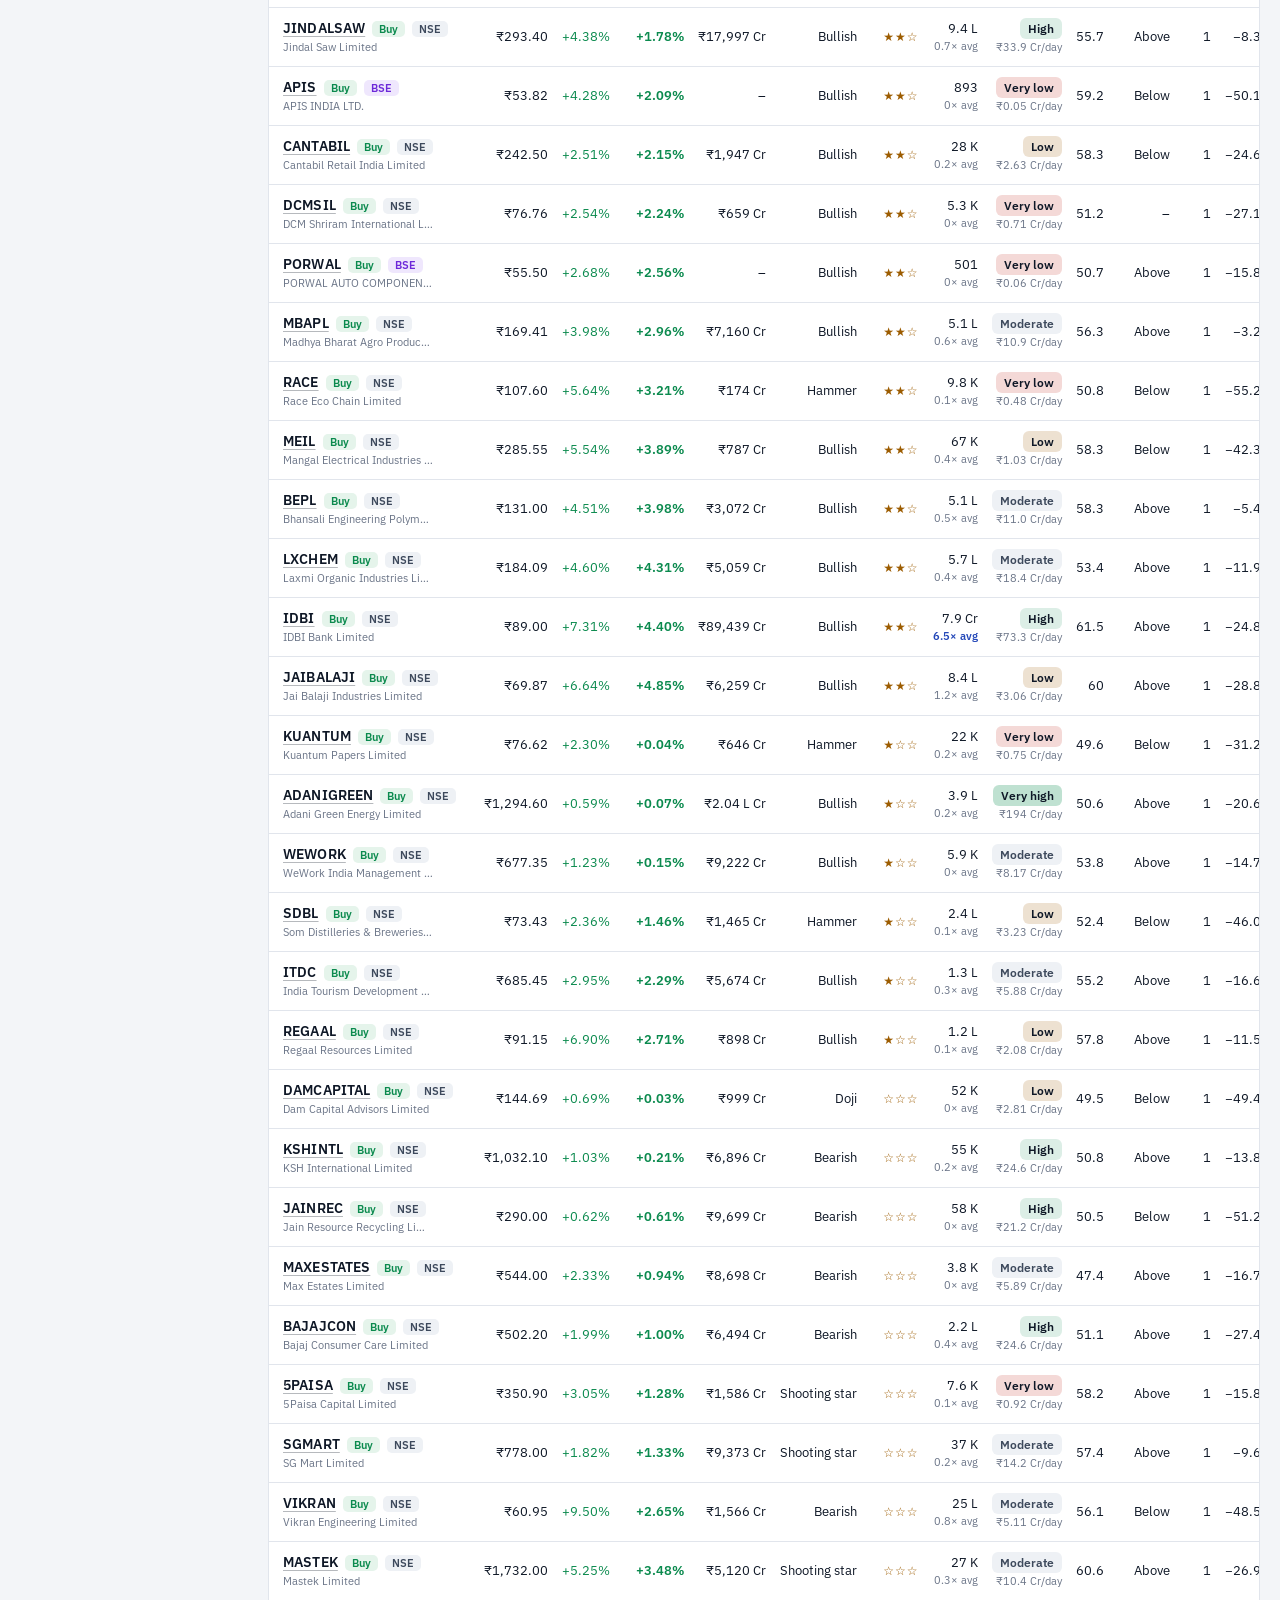
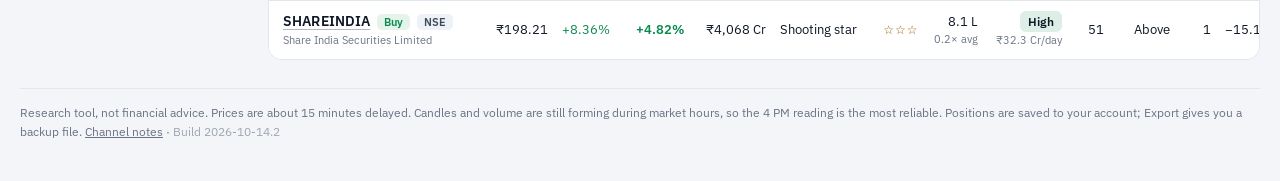
==== commit 17189d5a: "Security: holdings never published (prices of your shares moved from public signals.json to your pri" ====
--- a/index.html
+++ b/index.html
@@ -448,7 +448,7 @@
 </div>
 </section>
 
-<footer>Research tool, not financial advice. Prices are about 15 minutes delayed. Candles and volume are still forming during market hours, so the 4 PM reading is the most reliable. Positions are saved to your account; Export gives you a backup file. <a href="/channel.html" style="color:inherit">Channel notes</a> · <span id="ver" style="opacity:.6">Build 2026-10-14.1</span></footer>
+<footer>Research tool, not financial advice. Prices are about 15 minutes delayed. Candles and volume are still forming during market hours, so the 4 PM reading is the most reliable. Positions are saved to your account; Export gives you a backup file. <a href="/channel.html" style="color:inherit">Channel notes</a> · <span id="ver" style="opacity:.6">Build 2026-10-14.2</span></footer>
 
 </main>
 <script src="listing.js"></script>
@@ -475,6 +475,8 @@
 let data=SAMPLE,tab="buy",minStars=0,candles=new Set(),exch=new Set(),caps=new Set(),liqs=new Set(),shown=50,opened=new Set(),sortKey="score",sortDir=-1;
 const mem={};const rd=k=>{try{return localStorage.getItem(k)}catch(e){return mem[k]??null}};const wr=(k,v)=>{try{localStorage.setItem(k,v)}catch(e){mem[k]=v}};
 const esc=s=>String(s??"").replace(/[&<>"']/g,c=>({"&":"&amp;","<":"&lt;",">":"&gt;",'"':"&quot;","'":"&#39;"}[c]));
+/* links from outside sources open only if they are ordinary web addresses (no javascript: or data: links) */
+const safeU=u=>/^https?:\/\/[^\s"'<>]+$/i.test(String(u??"").trim())?String(u).trim():"#";
 const fmt=n=>Number(n).toLocaleString("en-IN",{minimumFractionDigits:2,maximumFractionDigits:2});
 const inr=n=>(n<0?"−":"")+"₹"+fmt(Math.abs(n));
 const sg=n=>{const v=Number(n);if(n==null||!isFinite(v))return"–";const a=Math.abs(v).toFixed(2);return(+a===0?"":v>0?"+":"−")+a};
@@ -556,7 +558,7 @@
  if(o)h+=`<tr class="dt"><td colspan="${colsNow().length}" style="--c:${COL[s.type]};--cb:${COLB[s.type]}">${detail(s)}</td></tr>`;return h}
 function card(s){const o=opened.has(key(s));
  return `<article class="card ${s.type}" data-k="${esc(key(s))}" onclick="tog(this.dataset.k)"><div class="ct"><div>${entS(s.symbol,ex(s),"<b>"+esc(s.symbol)+"</b>")}${exTag(ex(s))}<span class="tag ${s.type}">${LAB[s.type]}</span><div class="sub">${esc(s.name||"")}</div></div><div class="px">${inr(s.price)}<div class="sub">${s.mcap!=null?cr(s.mcap):""}</div></div></div>
- <div class="pills"><span class="c">${sg(s.pct)}% vs ${data.ma_period}-DMA</span>${typeof apFor==="function"&&apOn()&&apFor(s)?`<span class="apb ${apFor(s).decx>=8?"hi":apFor(s).decx<=3?"lo":""}">Outlook ${Math.round(apFor(s).p_cross*100)}% · rank ${apFor(s).decx}/10</span>`:""}${s.chg!=null?`<span>Today ${sg(s.chg)}%</span>`:""}${s.candle?`<span>${stars(s)}</span>`:""}<span>Vol ${qty(VOLW==="week"?(s.vol5??s.volume):s.volume)}${s.vol_x!=null?` (${s.vol_x}×)`:""}</span>${liqT(sval(s))?`<span class="lq ${liqT(sval(s))[1]}">${liqT(sval(s))[2]} liquidity</span>`:""}${s.rsi!=null?`<span>RSI ${s.rsi}</span>`:""}${s.mcap_cat?`<span>${s.mcap_cat} cap</span>`:""}</div>
+ <div class="pills"><span class="c">${sg(s.pct)}% vs ${data.ma_period}-DMA</span>${typeof apFor==="function"&&apOn()&&apFor(s)?`<span class="apb ${apFor(s).decx>=8?"hi":apFor(s).decx<=3?"lo":""}">Outlook ${Math.round(apFor(s).p_cross*100)}% · rank ${apFor(s).decx}/10 · trend ${apFor(s).checks??"–"}/4</span>`:""}${s.chg!=null?`<span>Today ${sg(s.chg)}%</span>`:""}${s.candle?`<span>${stars(s)}</span>`:""}<span>Vol ${qty(VOLW==="week"?(s.vol5??s.volume):s.volume)}${s.vol_x!=null?` (${s.vol_x}×)`:""}</span>${liqT(sval(s))?`<span class="lq ${liqT(sval(s))[1]}">${liqT(sval(s))[2]} liquidity</span>`:""}${s.rsi!=null?`<span>RSI ${s.rsi}</span>`:""}${s.mcap_cat?`<span>${s.mcap_cat} cap</span>`:""}</div>
  ${o?`<div class="dtl" style="--c:${COL[s.type]};--cb:${COLB[s.type]}" onclick="event.stopPropagation()">${detail(s)}</div>`:""}</article>`}
 const mobile=()=>matchMedia("(max-width:760px)").matches;
 function active(){let n=0;["q","pmin","pmax","dmin","dmax","rmin","rmax","vmin","vx","trend","hi","since","mcmin","mcmax"].forEach(i=>{if($(i).value.trim()!=="")n++});return n+(minStars?1:0)+(candles.size?1:0)+(exch.size?1:0)+(caps.size?1:0)+(liqs.size?1:0)}
@@ -620,7 +622,7 @@
  catch(e){ME=null;if(e.code===401)CLOUD.ok=true;else{CLOUD.ok=false;CLOUD.err=e.code===404?"server files not added yet":e.message}}
  render()}
 async function initSync(){
- try{const s=await api("positions",null,"GET");CLOUD.ok=true;AUTO=s.auto||null;
+ try{const s=await api("positions",null,"GET");CLOUD.ok=true;AUTO=s.auto||null;PQ=s.quotes&&typeof s.quotes==="object"?s.quotes:{};
   if(s.ts>TS&&Array.isArray(s.positions)){POS=s.positions;WL=Array.isArray(s.watchlist)?s.watchlist:[];SET=s.settings&&typeof s.settings==="object"?s.settings:{};wr("dma_watch",JSON.stringify(WL));wr("dma_settings",JSON.stringify(SET));const ch=normalize();wr("dma_positions",JSON.stringify(POS));TS=s.ts;wr("dma_pos_ts",String(TS));if(ch)savePos()}
   else if(TS>s.ts||(!s.ts&&POS.length)){if(!TS)stamp();await push()}
   CLOUD.connected=(await api("status",null,"GET")).connected}
@@ -646,7 +648,7 @@
  $("abtn").disabled=false;render()}
 async function logout(){if(pushT){clearTimeout(pushT);await push()}
  try{await api("logout",{})}catch(e){}
- ME=null;wipeLocal();clearTimeout(pollT);CLOUD={ok:true,connected:false,link:null,err:"",diag:""};AUTHMODE="login";closeForm();render()}
+ ME=null;wipeLocal();PQ={};AUTO=null;clearTimeout(pollT);CLOUD={ok:true,connected:false,link:null,err:"",diag:""};AUTHMODE="login";closeForm();render()}
 async function changePw(){const m=t=>{$("pwmsg").textContent=t};m("");
  try{await api("passwd",{old:$("pw0").value,new:$("pw1").value});$("pw0").value=$("pw1").value="";m("Password changed. Other devices were logged out.")}catch(e){m(e.message)}}
 async function deleteAcct(){const m=t=>{$("pwmsg").textContent=t};
@@ -712,7 +714,9 @@
  if(m.notes.length){const seenN=new Set(rd("dma_migseen")?JSON.parse(rd("dma_migseen")):[]);const fresh=[...new Set(m.notes)].filter(n=>!seenN.has(n)&&!MIG.includes(n));if(fresh.length){MIG=MIG.concat(fresh);wr("dma_mignotes",JSON.stringify(MIG))}}return m.changed}
 function dismissMig(){let seenN=[];try{seenN=JSON.parse(rd("dma_migseen")||"[]")}catch(e){}wr("dma_migseen",JSON.stringify([...new Set(seenN.concat(MIG))].slice(-50)));MIG=[];wr("dma_mignotes","[]");render()}
 let PVIEW="open",PSORT="attention";const EXP=new Set();
-function quote(p){const s=data.signals.find(x=>ex(x)===p.exchange&&x.symbol===p.symbol);return s||(data.quotes||{})[p.exchange+":"+p.symbol]||(p.txns&&typeof exQuote==="function"?exQuote(p):null)}
+/* your holdings' prices come from your private record (PQ, loaded after login), never from the public signals file */
+var PQ={};const qmap=()=>Object.assign({},data.quotes||{},PQ||{});
+function quote(p){const s=data.signals.find(x=>ex(x)===p.exchange&&x.symbol===p.symbol);return s||qmap()[p.exchange+":"+p.symbol]||(p.txns&&typeof exQuote==="function"?exQuote(p):null)}
 function status(p,q){if(!q)return["No price yet","",0];const px=q.price,n=data.near_pct||2,v=typeof lv==="function"&&p.txns?lv(p):{sl:p.sl,tg:p.target,slAuto:false,tgAuto:false},x=v.A&&v.A.exit;
  if(x&&((x.why==="stop"&&v.slAuto)||(x.why==="target"&&v.tgAuto)||(x.why==="time"&&(v.slAuto||v.tgAuto))))return[x.why==="stop"?"Stop loss hit":x.why==="target"?"Target reached":"Time limit reached",x.why==="target"?"buy":"sell",x.why==="target"?3:4];
  if(v.sl&&px<=v.sl)return["Stop loss hit","sell",4];if(v.tg&&px>=v.tg)return["Target reached","buy",3];
@@ -1347,7 +1351,7 @@
  else body=`<p class="sx-plain"><b>In plain words:</b> ${sxPlain(s)}</p><div class="sx-tiles">${tile("Better than same-day control",pp(t.edge,2),sxc(t.edge),"edge")}${tile("How sure (monthly t)",t.t??"–","","t")}${tile("Average profit per trade",pp(t.avg_ret),sxc(t.avg_ret),"avg")}${tile("Same-day control made",t.baseline!=null?pp(t.baseline):"–","","random")}${tile("Win rate",pu(t.win_rate),"","win")}${tile("Profit factor",pf2(t.profit_factor),"","pf")}${tile(s.x?"Trades from "+SX.split_year:"Trades tested",t.n!=null?t.n.toLocaleString("en-IN"):"–","","trades")}${s.x?tile("Trades, all years",s.x.all.n.toLocaleString("en-IN"),"","trades"):""}</div>
  <div class="sx-cols"><div><h4>The rule</h4><p>${esc(s.rule)}</p></div>
  <div><h4>How a trade ends (sell rules) ${ii("stop")}</h4><p>Stop loss <b>${pm.stop}%</b> below your buy price. Target <b>${pm.target}%</b> above it (risk to reward 1 : ${(pm.target/pm.stop).toFixed(1)}). Otherwise sell at the close after <b>${pm.max_hold}</b> trading days.</p>${typeof exPosShort==="function"&&exStrat(s.id)?`<p class="m" style="margin-top:4px">That is the standard exit from the strategy test. On My Positions the automatic rule is used instead: <b>${esc(exPosShort(s.id))}</b> (see the Stop and target tab).</p>`:""}<p class="m" style="margin-top:4px">${s.x?`Picked from ${s.x.grid_n} combinations using only ${esc(SX.first_date.slice(0,4))} to ${SX.split_year-1}.`:`Picked from ${(s.grid||[]).length} combinations using only the earlier period.`}</p></div>
- <div><h4>Where it comes from</h4><p>${src?`<a target="_blank" rel="noopener noreferrer" href="${esc(src.url)}" style="color:var(--accent)">${esc(src.name)}</a>`:"A common technical-analysis rule. No single published source was checked."}</p>${src&&src.note?`<p class="m" style="margin-top:4px">${esc(src.note)}</p>`:""}</div></div><div class="sx-cols" style="margin-top:16px"><div><h4>How the score was worked out ${ii("score")}</h4><ul class="sx-parts">${(s.score_parts||[]).map(x=>`<li><span>${esc(x[0])}</span><b class="${x[1]<0?"sx-neg":""}">${x[1]>0?"+":""}${x[1]}</b></li>`).join("")}<li><span><b>Total</b></span><b>${(s.stars||0).toFixed(1)} of 5</b></li></ul></div></div>`;
+ <div><h4>Where it comes from</h4><p>${src?`<a target="_blank" rel="noopener noreferrer" href="${esc(safeU(src.url))}" style="color:var(--accent)">${esc(src.name)}</a>`:"A common technical-analysis rule. No single published source was checked."}</p>${src&&src.note?`<p class="m" style="margin-top:4px">${esc(src.note)}</p>`:""}</div></div><div class="sx-cols" style="margin-top:16px"><div><h4>How the score was worked out ${ii("score")}</h4><ul class="sx-parts">${(s.score_parts||[]).map(x=>`<li><span>${esc(x[0])}</span><b class="${x[1]<0?"sx-neg":""}">${x[1]>0?"+":""}${x[1]}</b></li>`).join("")}<li><span><b>Total</b></span><b>${(s.stars||0).toFixed(1)} of 5</b></li></ul></div></div>`;
  return `<div class="sx-panel">${bar}<div class="sx-tb">${body}</div></div>`}
 function renderStrat(){sxMerge();const S=STRAT;if(!S)return $("vStrat").innerHTML=`<div class="empty">Loading…</div>`;
  if(!S.strategies||!S.strategies.length||!S.strategies[0].params)return $("vStrat").innerHTML=`<div class="empty">No strategy results yet.<br>They are built by the “strategies” workflow on GitHub (Saturday morning, or run it by hand).</div>`;
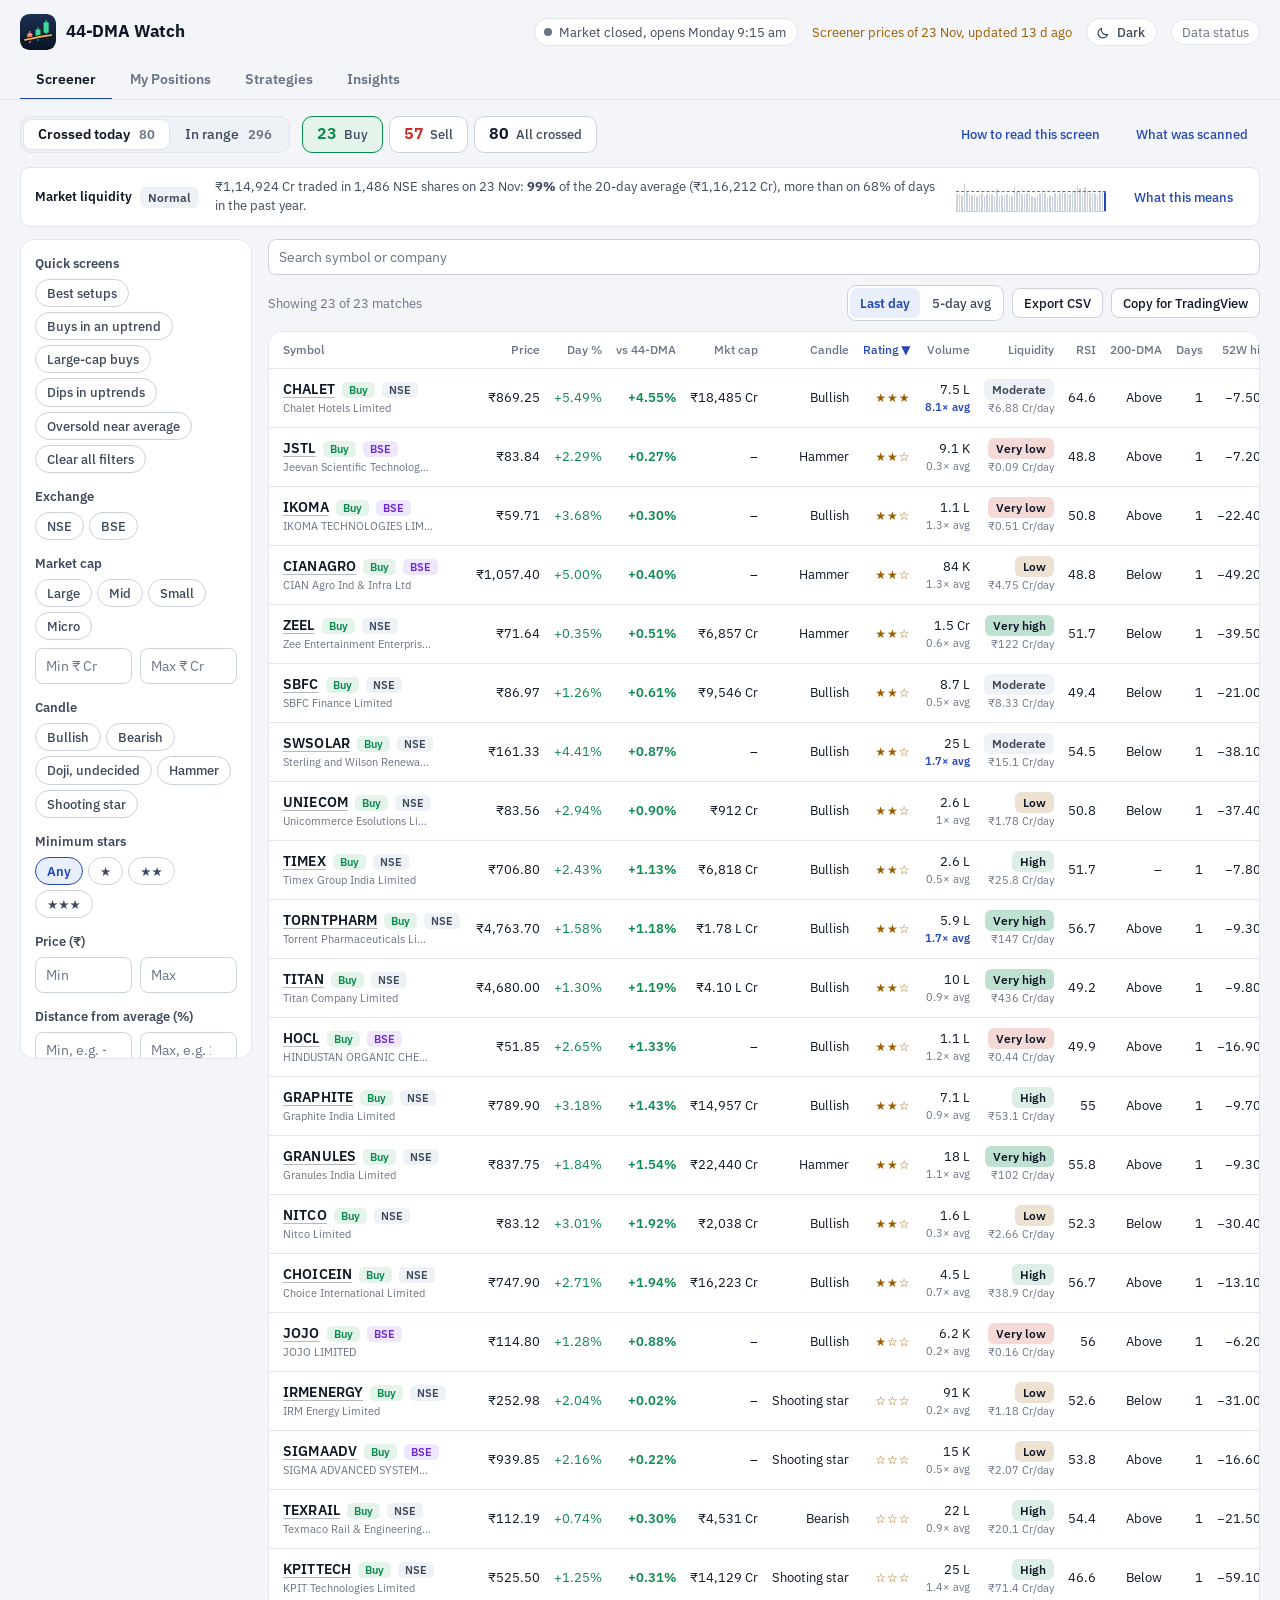
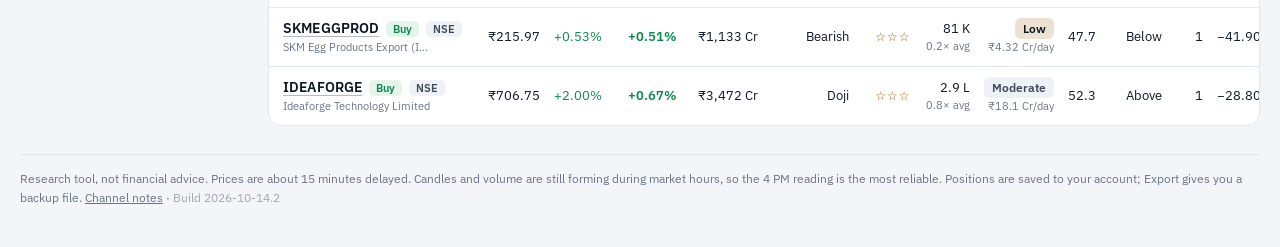
==== commit 2f4720e6: "Show daily percentage change beside LTP in holdings table with badge styling" ====
--- a/index.html
+++ b/index.html
@@ -839,7 +839,7 @@
  normalize();savePos();render()}catch(x){alert("That file is not a valid positions export.")}e.target.value=""});
 const SORTS_P=[["attention","Needs attention first"],["best","Best return first"],["worst","Worst return first"],["value","Largest first"],["recent","Most recent first"],["sym","A to Z"]];
 /* holdings: the same orders as the column headers */
-const SORTS_H=[["attention","Needs attention first"],["pl:-1","Biggest gain first"],["pl:1","Biggest loss first"],["ret:-1","Best return first"],["ret:1","Worst return first"],["val:-1","Largest first"],["day:-1","Best today"],["day:1","Worst today"],["stop:1","Closest to stop"],["risk:-1","Most at risk"],["held:1","Most recent first"],["strat:1","By strategy"],["share:1","A to Z"]];
+const SORTS_H=[["attention","Needs attention first"],["pl:-1","Biggest gain first"],["pl:1","Biggest loss first"],["ret:-1","Best return first"],["ret:1","Worst return first"],["val:-1","Largest first"],["chg:-1","Top gainers today %"],["chg:1","Top losers today %"],["day:-1","Best today"],["day:1","Worst today"],["stop:1","Closest to stop"],["risk:-1","Most at risk"],["held:1","Most recent first"],["strat:1","By strategy"],["share:1","A to Z"]];
 function fillPsort(){const open=PVIEW==="open",L=open?SORTS_H:SORTS_P,cur=open?(HS.k==="attention"?"attention":HS.k+":"+HS.d):PSORT;
  $("psort").innerHTML=L.map(([k,t])=>`<option value="${k}">${t}</option>`).join("")+(open&&!L.some(x=>x[0]===cur)?`<option value="${cur}">Sorted by column</option>`:"");$("psort").value=cur}
 $("psort").addEventListener("change",e=>{const v=e.target.value;if(PVIEW==="open"){const[k,d]=v.split(":");HS.k=k;HS.d=+d||-1;hSave()}else PSORT=v;render()});
@@ -871,14 +871,14 @@
  const t=new Date(q.asof||q.at||data.updated);return `${ex_} ${t.toLocaleTimeString("en-IN",Object.assign({hour:"numeric",minute:"2-digit"},IST))}`}
 const pName=(p,q)=>(q&&q.name)||(typeof lsName==="function"?lsName(p.symbol):"")||"";
 function openRow(p,c,tv){const q=c.q,st=c.st,w=tv?(c.value/tv*100).toFixed(1)+"%":"–",nm=pName(p,q)?`<small>${esc(pName(p,q))}</small>`:"",L=c.L;
- let h=`<tr class="hrow"><td onclick="toggleH('${p.id}')" style="cursor:pointer">${entS(p.symbol,p.exchange,"<b>"+esc(p.symbol)+"</b>")}${exTag(p.exchange)}${typeof inNewsBadge==="function"?inNewsBadge(p.symbol,p.exchange):""}${nm}</td><td>${L.qty}</td><td>${inr(L.avg)}</td><td>${c.px!=null?"<b>"+inr(c.px)+"</b><small title=\"Exchange and time of this price: a time means today in market hours (checked every 15 minutes), a date means that day's closing price\">"+pxSrc(p,q)+"</small>":"<small>Loading price…</small>"}</td>
+ let h=`<tr class="hrow"><td onclick="toggleH('${p.id}')" style="cursor:pointer">${entS(p.symbol,p.exchange,"<b>"+esc(p.symbol)+"</b>")}${exTag(p.exchange)}${typeof inNewsBadge==="function"?inNewsBadge(p.symbol,p.exchange):""}${nm}</td><td>${L.qty}</td><td>${inr(L.avg)}</td><td>${c.px!=null?`<div class="ltp-box"><b>${inr(c.px)}</b>${q&&q.chg!=null?`<span class="ltp-chg ${pcl(q.chg)}">${sg(q.chg)}%</span>`:""}</div><small class="ltp-src" title="Exchange and time of this price: a time means today in market hours (checked every 15 minutes), a date means that day's closing price">${pxSrc(p,q)}</small>`:"<small>Loading price…</small>"}</td>
  <td class="cx">${q&&q.chg!=null?`<span class="${pcl(q.chg)}">${sg(q.chg)}%</span>`:"–"}</td><td class="cx">${inr(c.invested)}</td><td>${inr(c.value)}</td><td>${c.unreal==null?"–":`<span class="${pcl(c.unreal)}">${mny(c.unreal)}</span>`}</td><td>${pcs(c.unrealPct)}</td><td class="cx">${w}</td>
  ${(()=>{const v=lv(p),tag=a=>`<small class="exa${a?"":" own"}">${a?"Auto":"Yours"}</small>`;return `<td>${v.sl?inr(v.sl)+tag(v.slAuto)+(c.px!=null?`<small>${((c.px/v.sl-1)*100).toFixed(1)}% away</small>`:""):v.A&&v.A.pending?"<small>Working out…</small>":"–"}</td><td>${v.tg?inr(v.tg)+tag(v.tgAuto)+(c.px!=null?`<small>${((v.tg/c.px-1)*100).toFixed(1)}% to go</small>`:""):v.A&&!v.A.pending&&v.tgAuto?"<small>None: trailing stop</small>":"–"}</td>`})()}
  <td class="cx">${q&&q.pct!=null?pcs(q.pct):"–"}</td><td><span class="tag ${st[1]}" style="margin:0">${st[0]}</span></td><td class="ac">${acts(p,c)}</td></tr>`;
  if(EXP.has(p.id))h+=`<tr class="exp"><td colspan="15">${pdetail(p,c)}${c.open&&typeof scrIns==="function"?scrIns(p.symbol,p.exchange):""}</td></tr>`;return h}
 function openCard(p,c,tv){const q=c.q,st=c.st,w=tv?(c.value/tv*100).toFixed(1):"0",L=c.L;
  return `<article class="pc"><div class="ph"><div>${entS(p.symbol,p.exchange,"<b>"+esc(p.symbol)+"</b>")}${exTag(p.exchange)}<span class="tag ${st[1]}">${st[0]}</span>${typeof inNewsBadge==="function"?inNewsBadge(p.symbol,p.exchange):""}${pName(p,c.q)?`<div class="sub">${esc(pName(p,c.q))}</div>`:""}</div>
- <div style="text-align:right"><b>${c.px!=null?inr(c.px):"–"}</b>${c.px!=null?`<div class="sub">${pxSrc(p,c.q)}</div>`:""}${c.unreal!=null?`<div class="${pcl(c.unreal)}" style="font-weight:600">${mny(c.unreal)} (${sg(+c.unrealPct.toFixed(2))}%)</div>`:`<div class="sub">Awaiting price</div>`}</div></div>
+ <div style="text-align:right"><div class="ltp-box"><b>${c.px!=null?inr(c.px):"–"}</b>${q&&q.chg!=null?`<span class="ltp-chg ${pcl(q.chg)}">${sg(q.chg)}%</span>`:""}</div>${c.px!=null?`<div class="sub">${pxSrc(p,c.q)}</div>`:""}${c.unreal!=null?`<div class="${pcl(c.unreal)}" style="font-weight:600">${mny(c.unreal)} (${sg(+c.unrealPct.toFixed(2))}%)</div>`:`<div class="sub">Awaiting price</div>`}</div></div>
  <div class="fcs"><div><span>Quantity</span><b>${L.qty}</b></div><div><span>Avg cost</span><b>${inr(L.avg)}</b></div><div><span>Invested</span><b>${inr(c.invested)}</b></div><div><span>Current value</span><b>${inr(c.value)}</b></div><div><span>Today</span><b class="${c.day!=null?pcl(c.day):""}">${c.day!=null?mny(c.day):"–"}</b></div><div><span>Weight</span><b>${w}%</b></div><div><span>Strategy</span><b>${esc(hStratName(hSid(p)))}</b></div><div><span>Risk to stop</span><b>${hRisk({p,c})!=null?inr(hRisk({p,c})):"–"}</b></div><div><span>Holding</span><b>${held(c.days)}</b></div></div>
  ${pbar(withLv(p),L.avg,c.px)}<div class="pills">${q&&q.pct!=null?`<span class="c" style="--c:${q.pct<0?"var(--sell)":"var(--buy)"};--cb:${q.pct<0?"var(--sell-bg)":"var(--buy-bg)"}">${sg(q.pct)}% vs ${data.ma_period}-DMA</span>`:""}${(()=>{const v=lv(p);return (c.px!=null&&v.sl?`<span>${((c.px/v.sl-1)*100).toFixed(1)}% above ${v.slAuto?"auto ":""}stop</span>`:"")+(c.px!=null&&v.tg?`<span>${((v.tg/c.px-1)*100).toFixed(1)}% to ${v.tgAuto?"auto ":""}target</span>`:"")})()}</div>
  <div class="act">${acts(p,c)}</div>${EXP.has(p.id)?pdetail(p,c)+(c.open&&typeof scrIns==="function"?scrIns(p.symbol,p.exchange):""):""}</article>`}
--- a/app.css
+++ b/app.css
@@ -848,6 +848,12 @@
 .ht th button:focus-visible{outline:2px solid var(--accent);outline-offset:-2px;border-radius:4px}
 .ht td{padding:9px 8px;border-bottom:1px solid var(--line);vertical-align:top;white-space:nowrap}
 .ht td small{display:block;margin-top:2px;font-size:11.5px;color:var(--mute)}
+.ltp-box{display:inline-flex;align-items:baseline;justify-content:flex-end;gap:6px;white-space:nowrap}
+.ltp-box b{font-size:14px;font-weight:700}
+.ltp-chg{display:inline-block;font-size:11.5px;font-weight:600;font-variant-numeric:tabular-nums;padding:1px 5px;border-radius:4px;line-height:1.3}
+.ltp-chg.pos{color:var(--up);background:var(--up-soft)}
+.ltp-chg.neg{color:var(--down);background:var(--down-soft)}
+.ltp-src{display:block;margin-top:2px;font-size:11px;color:var(--mute)}
 .ht td.hs{cursor:pointer;min-width:150px;max-width:220px;white-space:normal}.ht td.hs small{max-width:200px;overflow:hidden;text-overflow:ellipsis;white-space:nowrap}
 .hs1{display:flex;align-items:center;flex-wrap:wrap;gap:4px 6px}.hs1 .tag{margin:0}
 .ht th:first-child,.ht td:first-child{position:sticky;left:0;z-index:1;background:var(--surface)}.ht th:first-child{z-index:3}
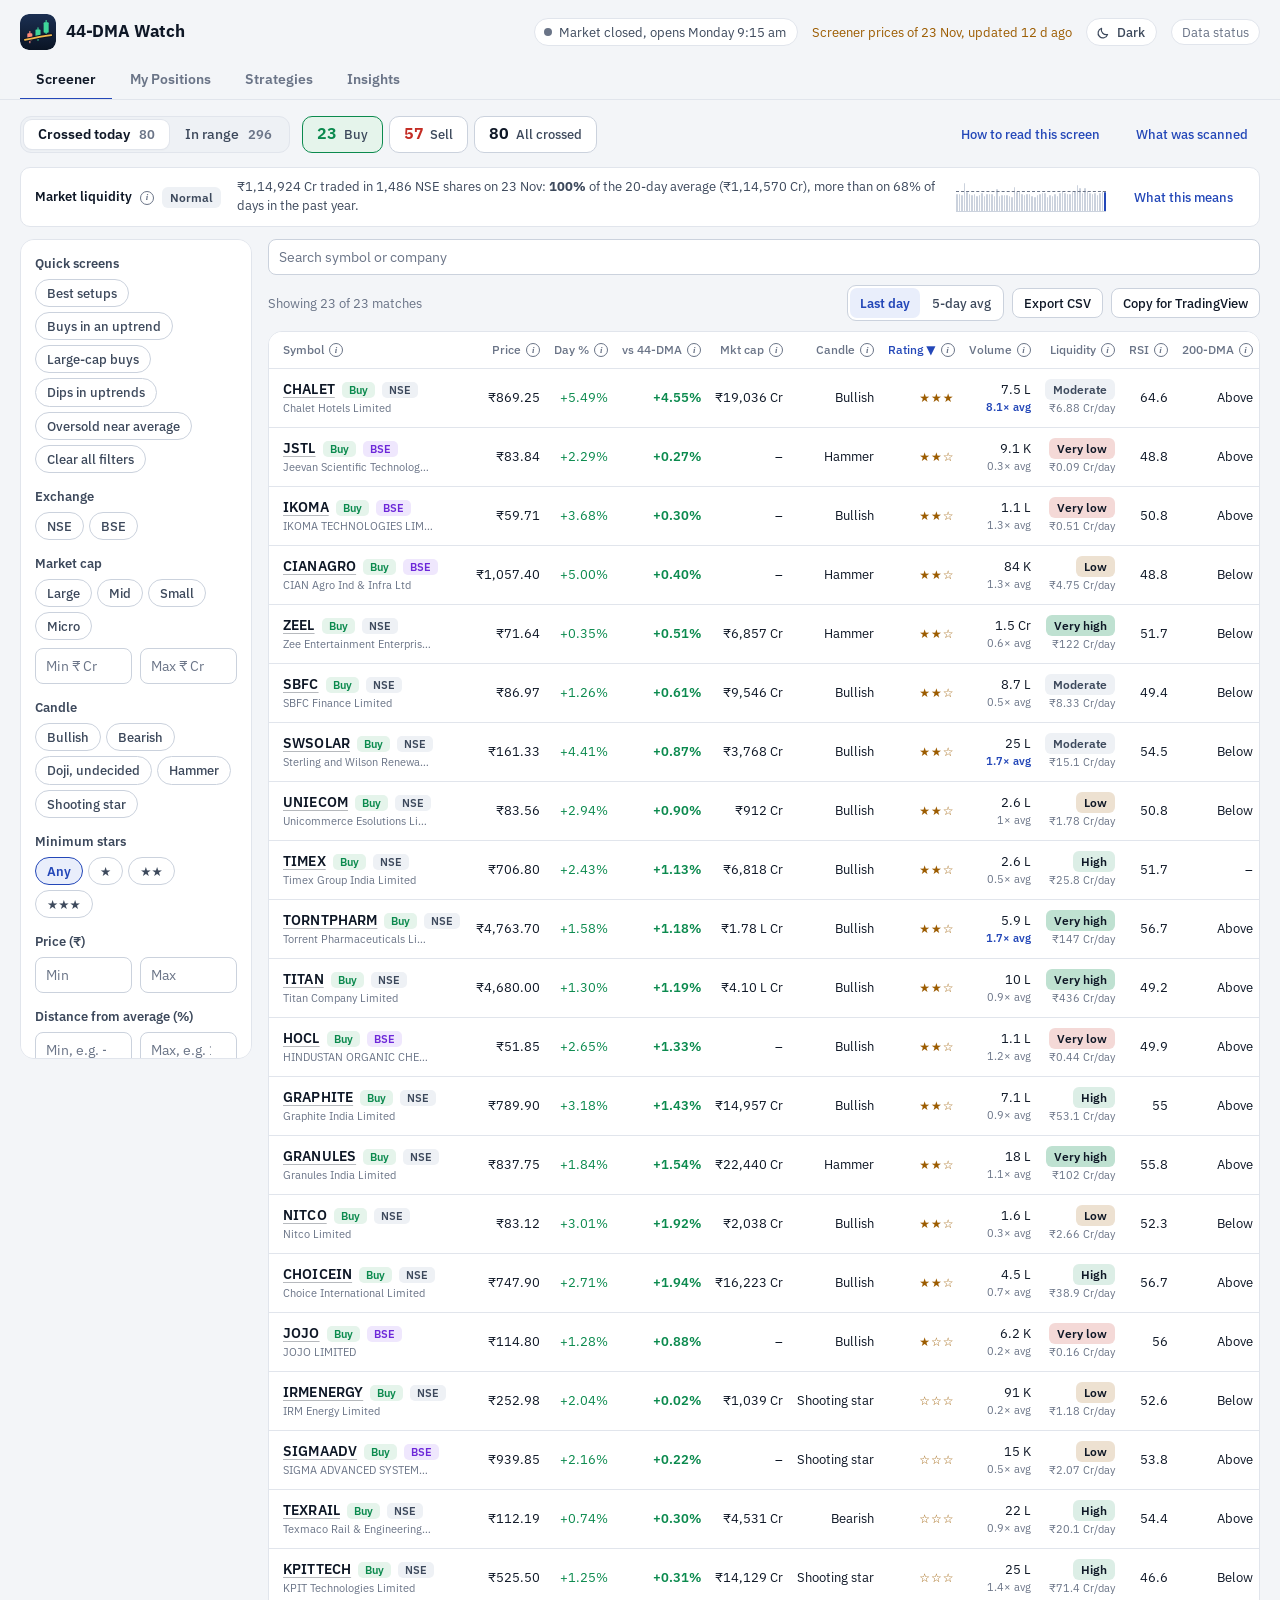
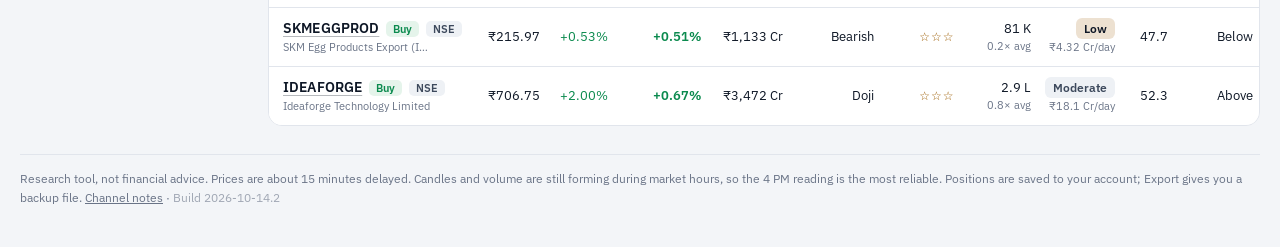
==== commit bcf54cb8: "Add accessible information buttons with explanatory popovers to all table headers and key sections" ====
--- a/index.html
+++ b/index.html
@@ -287,7 +287,7 @@
 .sx-mc .sx-panel{padding:14px 0 4px}
 .sx-sig a{color:var(--accent);font-weight:600;text-decoration:none}
 @media(max-width:760px){.sx-kpis{grid-template-columns:repeat(2,minmax(0,1fr))}.sx-t{display:none}.sx-m{display:block}.sx-bar .sp{display:none}.sx-seg button{padding:7px 11px}}
-.sx-i{display:inline-flex;align-items:center;justify-content:center;width:14px;height:14px;margin-left:5px;border-radius:50%;border:1px solid var(--mute);color:var(--mute);font:italic 700 9px/1 Georgia,serif;text-transform:none;letter-spacing:0;cursor:pointer;vertical-align:1px;flex:none}.sx-i:hover,.sx-i:focus-visible{background:var(--accent);border-color:var(--accent);color:#fff;outline:0}
+.ui-i,.sx-i{display:inline-flex;align-items:center;justify-content:center;width:14px;height:14px;margin-left:5px;border-radius:50%;border:1px solid var(--mute);color:var(--mute);font:italic 700 9px/1 Georgia,serif;text-transform:none;letter-spacing:0;cursor:pointer;vertical-align:1px;flex:none;background:transparent;padding:0;line-height:1}.ui-i:hover,.ui-i:focus-visible,.sx-i:hover,.sx-i:focus-visible{background:var(--accent);border-color:var(--accent);color:#fff;outline:0}
 table.sx th .th{display:inline-flex;align-items:center;gap:0;white-space:normal;line-height:1.25;text-align:right;justify-content:flex-end}
 table.sx th{vertical-align:bottom}
 .sx-g{padding:0 14px 16px;display:grid;grid-template-columns:repeat(auto-fit,minmax(300px,1fr));gap:16px 28px}
@@ -451,6 +451,71 @@
 <footer>Research tool, not financial advice. Prices are about 15 minutes delayed. Candles and volume are still forming during market hours, so the 4 PM reading is the most reliable. Positions are saved to your account; Export gives you a backup file. <a href="/channel.html" style="color:inherit">Channel notes</a> · <span id="ver" style="opacity:.6">Build 2026-10-14.2</span></footer>
 
 </main>
+<script>
+window.TIPA = null;
+window.tipHide = function(back) {
+  const t = document.getElementById("gtip");
+  if (t) t.hidden = true;
+  if (window.TIPA) {
+    window.TIPA.setAttribute("aria-expanded", "false");
+    if (back && document.contains(window.TIPA)) window.TIPA.focus();
+  }
+  window.TIPA = null;
+};
+window.tipPlace = function() {
+  const t = document.getElementById("gtip"), a = window.TIPA;
+  if (!t || t.hidden || !a) return;
+  if (!document.contains(a)) { window.tipHide(); return; }
+  const r = a.getBoundingClientRect(), vw = document.documentElement.clientWidth, vh = window.innerHeight, w = Math.min(320, vw - 24);
+  t.style.width = w + "px";
+  let x = r.left + r.width / 2 - w / 2;
+  x = Math.max(12, Math.min(x, vw - w - 12));
+  const h = t.offsetHeight;
+  let y = r.bottom + 8, up = false;
+  if (y + h > vh - 8 && r.top - 8 - h > 8) { y = r.top - 8 - h; up = true; }
+  t.style.left = x + "px";
+  t.style.top = Math.max(8, y) + "px";
+  t.classList.toggle("up", up);
+  t.style.setProperty("--ax", Math.max(14, Math.min(w - 14, r.left + r.width / 2 - x)) + "px");
+};
+window.uiTip = function(a, title, body, moreFn) {
+  if (window.TIPA === a) { window.tipHide(true); return; }
+  window.tipHide();
+  if (!title || !body) return;
+  let t = document.getElementById("gtip");
+  if (!t) {
+    t = document.createElement("div");
+    t.id = "gtip";
+    t.className = "gtip";
+    t.setAttribute("role", "dialog");
+    t.addEventListener("click", e => e.stopPropagation());
+    document.body.appendChild(t);
+  }
+  t.setAttribute("aria-label", title);
+  let moreHtml = "";
+  if (typeof moreFn === "function") {
+    moreHtml = `<button type="button" class="gtip-more" onclick="window.__tipMore()">Open full glossary</button>`;
+    window.__tipMore = moreFn;
+  }
+  const escStr = s => String(s ?? "").replace(/[&<>"']/g, c => ({ "&": "&amp;", "<": "&lt;", ">": "&gt;", '"': "&quot;", "'": "&#39;" }[c]));
+  t.innerHTML = `<div class="gtip-h"><b>${escStr(title)}</b><button type="button" class="gtip-x" aria-label="Close" onclick="tipHide(true)">×</button></div><div class="gtip-b">${body}</div>${moreHtml}`;
+  t.hidden = false;
+  window.TIPA = a;
+  a.setAttribute("aria-expanded", "true");
+  window.tipPlace();
+  const btn = t.querySelector(".gtip-x");
+  if (btn) btn.focus({ preventScroll: true });
+};
+window.uiI = function(title, desc) {
+  if (!desc) return "";
+  const t = String(title || "").replace(/"/g, '&quot;');
+  return `<span class="ui-i" role="button" tabindex="0" aria-label="What does ${t} mean?" onclick="event.stopPropagation();uiTip(this,${JSON.stringify(title)},${JSON.stringify(desc)})" onkeydown="if(event.key==='Enter'||event.key===' '){event.preventDefault();event.stopPropagation();uiTip(this,${JSON.stringify(title)},${JSON.stringify(desc)})}">i</span>`;
+};
+document.addEventListener("click", () => { if (window.TIPA) window.tipHide(); });
+document.addEventListener("keydown", e => { if (e.key === "Escape" && window.TIPA) window.tipHide(true); });
+addEventListener("scroll", () => window.tipPlace(), { passive: true, capture: true });
+addEventListener("resize", () => window.tipPlace());
+</script>
 <script src="listing.js"></script>
 <script src="insights.js"></script>
 <script src="exits.js"></script>
@@ -587,11 +652,11 @@
  $("ft").textContent=a?`Filters (${a} active)`:"Filters";
  $("count").textContent=`Showing ${Math.min(shown,v.length)} of ${v.length} matches`+(a?` · ${a} filter${a>1?"s":""} active`:"");
  const more=v.length>shown?`<button class="btn" style="width:100%;margin-top:8px" onclick="shown+=50;render()">Show 50 more</button>`:"";
- $("list").innerHTML=(typeof apPanel==="function"?apPanel():"")+(!v.length?`<div class="empty">No stocks match these filters.<br>Loosen a filter or tap Clear all filters.</div>`:mobile()?v.slice(0,shown).map(card).join("")+more:`<div class="tw"><table><thead><tr>${colsNow().map(([k,l,t])=>`<th class="${k===sortKey?"on":""}" title="${t}" onclick="sortBy('${k}')">${l}${k===sortKey?(sortDir>0?" ▲":" ▼"):""}</th>`).join("")}</tr></thead><tbody>${v.slice(0,shown).map(tr).join("")}</tbody></table></div>${more}`)}
+ $("list").innerHTML=(typeof apPanel==="function"?apPanel():"")+(!v.length?`<div class="empty">No stocks match these filters.<br>Loosen a filter or tap Clear all filters.</div>`:mobile()?v.slice(0,shown).map(card).join("")+more:`<div class="tw"><table><thead><tr>${colsNow().map(([k,l,t])=>`<th class="${k===sortKey?"on":""}" title="${t}" onclick="sortBy('${k}')"><span class="th-txt">${l}${k===sortKey?(sortDir>0?" ▲":" ▼"):""}</span>${uiI(l,t)}</th>`).join("")}</tr></thead><tbody>${v.slice(0,shown).map(tr).join("")}</tbody></table></div>${more}`)}
 function renderMliq(){const m=data.market_liq,el=$("mliq");if(!el)return;if(!m||!m.ratio){el.hidden=true;return}el.hidden=false;
  const r=m.ratio,state=r<0.75?["thin","Thin"]:r>1.25?["busy","Busy"]:["norm","Normal"],L=m.last60||[],mx=Math.max(...L.map(x=>x[1]),1),avg=m.avg20_cr;
  const bars=L.map(([d,v],i)=>`<i style="height:${Math.max(2,v/mx*28).toFixed(1)}px" class="${i===L.length-1?"now":""}" title="${new Date(d+"T00:00:00").toLocaleDateString("en-IN",{day:"numeric",month:"short"})}: ₹${Math.round(v).toLocaleString("en-IN")} Cr"></i>`).join("");
- el.innerHTML=`<div class="ml-l"><span class="ml-k">Market liquidity</span><span class="lq st ${state[0]}">${state[1]}</span></div>
+ el.innerHTML=`<div class="ml-l"><span class="ml-k">Market liquidity ${uiI("Market liquidity","How much rupee trading volume is taking place today compared to its 20-day normal average across the whole market.")}</span><span class="lq st ${state[0]}">${state[1]}</span></div>
   <div class="ml-t">₹${Math.round(m.today_cr).toLocaleString("en-IN")} Cr traded in ${m.shares.toLocaleString("en-IN")} NSE shares on ${new Date(m.date+"T00:00:00").toLocaleDateString("en-IN",{day:"numeric",month:"short"})}: <b>${Math.round(r*100)}%</b> of the 20-day average (₹${Math.round(avg).toLocaleString("en-IN")} Cr), more than on ${m.pct1y}% of days in the past year.${m.date===String(new Date().toISOString().slice(0,10))&&mOpen()?" The day is still in progress, so the figure grows until the close.":""}</div>
   <div class="ml-s" aria-hidden="true">${bars}<b style="bottom:${(avg/mx*28).toFixed(1)}px"></b></div><button type="button" class="btn ghost sm" onclick="tglHelp('liq')">What this means</button>`;
  const h=$("liqhelp");if(h)h.hidden=helpOpen!=="liq"}
@@ -863,7 +928,7 @@
   ${st("First bought",fdate(L.first))}${st(c.open?"Holding for":"Held for",held(c.days))}${st("Avg cost after charges",L.qty?inr(N.avg):"–")}${st("Realised after charges",L.sold?`<span class="${pcl(N.real)}">${mny(N.real)}</span>`:"–")}</div>
   ${c.open?pbar(withLv(p),L.avg,c.px):""}<div class="sub" style="margin-top:8px">${p.thesis?esc(p.thesis)+" · ":""}Average cost = total paid for the shares you still hold ÷ quantity. Sales don't change it. Brokerage and taxes are not included.</div>
   <div class="act"><button class="btn sm" onclick="openForm('levels','${p.id}')">Stop loss, target &amp; alerts</button>${tvLink(p)}<button class="btn sm danger" onclick="delHolding('${p.id}')">Delete holding</button></div></div>
-  <div class="hr">${c.open?exPanel(p,c):""}<div class="sub" style="margin-bottom:6px"><b>Transactions</b> (${p.txns.length})</div><div class="tw"><table class="pt lt"><thead><tr><th>Date</th><th>Type</th><th>Qty</th><th>Price</th><th>Value</th><th>Realised</th><th>Why</th><th></th></tr></thead><tbody>${tx}</tbody></table></div></div></div>`}
+  <div class="hr">${c.open?exPanel(p,c):""}<div class="sub" style="margin-bottom:6px"><b>Transactions</b> (${p.txns.length})</div><div class="tw"><table class="pt lt"><thead><tr><th>Date${uiI("Date","Date this purchase or sale was executed.")}</th><th>Type${uiI("Type","Buy or Sell order.")}</th><th>Qty${uiI("Qty","Number of shares traded in this transaction.")}</th><th>Price${uiI("Price","Execution price per share in rupees.")}</th><th>Value${uiI("Value","Total transaction value: Quantity × Price.")}</th><th>Realised${uiI("Realised","Profit or loss locked in on this sale.")}</th><th>Why${uiI("Why","Strategy rule or trading thesis noted for this order.")}</th><th></th></tr></thead><tbody>${tx}</tbody></table></div></div></div>`}
 /* where the last price came from: the exchange, and when (live checks every 15 minutes in market hours, else the close) */
 function pxSrc(p,q){if(!q)return"";const ex_=p.exchange==="BSE"?"BSE":"NSE",IST={timeZone:"Asia/Kolkata"};
  const today=new Date().toLocaleDateString("en-CA",IST),d=q.date||(q.src==="chart"?"":data.price_date)||"",dm=x=>new Date(x+"T00:00:00").toLocaleDateString("en-IN",{day:"numeric",month:"short"});
@@ -897,12 +962,12 @@
  const all=POS.map(p=>({p,c:calc(p)})),oc=all.filter(x=>x.c.open),cc=all.filter(x=>!x.c.open);
  let inv=0,val=0,day=0,dayBase=0,priced=0,attn=0,re=0,riskAmt=0,nostop=0;let atStop=0,fromNow=0;oc.forEach(({p,c})=>{const sl=lv(p).sl;if(sl){riskAmt+=Math.max(0,c.L.qty*(c.L.avg-sl));atStop+=c.L.qty*(sl-c.L.avg);if(c.px!=null)fromNow+=c.L.qty*Math.max(0,c.px-sl)}else nostop++;inv+=c.invested;val+=c.value;if(c.px!=null)priced++;if(c.day!=null){day+=c.day;dayBase+=c.value-c.day}if(c.st&&c.st[2]>=3)attn++});
  all.forEach(({c})=>{re+=c.L.real});const un=val-inv,unp=inv?un/inv*100:0,sells=all.filter(x=>x.c.L.sold>0).length;
- $("psum").innerHTML=`<div class="sc"><span>Invested</span><b>${inr(inv)}</b><small>What you paid for the shares you hold</small></div>
- <div class="sc"><span>Current value</span><b>${inr(val)}</b><small>${dayBase?`Today <span class="${pcl(day)}">${mny(day)} (${sg(+(day/dayBase*100).toFixed(2))}%)</span>`:"At latest prices"}</small></div>
- <div class="sc"><span>Unrealised P&amp;L</span><b class="${pcl(un)}">${oc.length?mny(un):"₹0"}</b><small>${oc.length?sg(+unp.toFixed(2))+"% on "+oc.length+" holding"+(oc.length>1?"s":""):"No open holdings"}</small></div>
- <div class="sc"><span>Realised P&amp;L</span><b class="${pcl(re)}">${sells?mny(re):"₹0"}</b><small>${sells?"From "+sells+" holding"+(sells>1?"s":"")+" with sales":"No sales yet"}</small></div>
- <div class="sc" title="Sum over holdings of quantity x (stop - average cost): what you would book against your cost if every stop were hit"><span>If every stop is hit</span><b class="${nostop===oc.length?"":pcl(atStop)}">${nostop===oc.length&&oc.length?"–":mny(atStop)}</b><small>${val&&fromNow?`${mny(-fromNow)} from today's value (${(fromNow/val*100).toFixed(1)}%)`:""}${nostop?(fromNow?" · ":"")+nostop+" without a stop":""}</small></div>
- <div class="sc"><span>Holdings</span><b>${oc.length}</b><small>${attn?`<span class="neg">${attn} need attention</span>`:priced+" of "+oc.length+" priced"}</small></div>`;
+ $("psum").innerHTML=`<div class="sc"><span>Invested ${uiI("Invested","Total cash paid for all shares you currently hold: sum of (Quantity × Average cost) across open holdings.")}</span><b>${inr(inv)}</b><small>What you paid for the shares you hold</small></div>
+ <div class="sc"><span>Current value ${uiI("Current value","Current market value of all open holdings based on latest prices (Quantity × LTP), plus today's gain/loss.")}</span><b>${inr(val)}</b><small>${dayBase?`Today <span class="${pcl(day)}">${mny(day)} (${sg(+(day/dayBase*100).toFixed(2))}%)</span>`:"At latest prices"}</small></div>
+ <div class="sc"><span>Unrealised P&amp;L ${uiI("Unrealised P&L","Total open profit or loss across all shares you still hold. Becomes realised only upon selling.")}</span><b class="${pcl(un)}">${oc.length?mny(un):"₹0"}</b><small>${oc.length?sg(+unp.toFixed(2))+"% on "+oc.length+" holding"+(oc.length>1?"s":""):"No open holdings"}</small></div>
+ <div class="sc"><span>Realised P&amp;L ${uiI("Realised P&L","Total net profit or loss booked and locked in from all completed sales of shares.")}</span><b class="${pcl(re)}">${sells?mny(re):"₹0"}</b><small>${sells?"From "+sells+" holding"+(sells>1?"s":"")+" with sales":"No sales yet"}</small></div>
+ <div class="sc" title="Sum over holdings of quantity x (stop - average cost): what you would book against your cost if every stop were hit"><span>If every stop is hit ${uiI("If every stop is hit","Total rupee gain or loss you would book against your original cost if every open holding fell to its stop loss and was sold today.")}</span><b class="${nostop===oc.length?"":pcl(atStop)}">${nostop===oc.length&&oc.length?"–":mny(atStop)}</b><small>${val&&fromNow?`${mny(-fromNow)} from today's value (${(fromNow/val*100).toFixed(1)}%)`:""}${nostop?(fromNow?" · ":"")+nostop+" without a stop":""}</small></div>
+ <div class="sc"><span>Holdings ${uiI("Holdings","Count of distinct open stock holdings in your portfolio, and how many currently need attention (target reached, stop loss hit, or 44-DMA broken).")}</span><b>${oc.length}</b><small>${attn?`<span class="neg">${attn} need attention</span>`:priced+" of "+oc.length+" priced"}</small></div>`;
  $("pview").innerHTML=`<button aria-pressed="${PVIEW==="open"}" onclick="PVIEW='open';render()">Holdings (${oc.length})</button><button aria-pressed="${PVIEW==="closed"}" onclick="PVIEW='closed';render()">Closed (${cc.length})</button><button aria-pressed="${PVIEW==="watch"}" onclick="PVIEW='watch';render()">Watchlist (${WL.length})</button><button aria-pressed="${PVIEW==="size"}" onclick="PVIEW='size';render()">Position size</button><button aria-pressed="${PVIEW==="reports"}" onclick="PVIEW='reports';render()">Reports</button>`;
  $("szcard").hidden=PVIEW!=="size";$("psort").hidden=PVIEW!=="open"&&PVIEW!=="closed";$("setcard").hidden=PVIEW!=="reports";if(PVIEW!=="watch")$("wform").hidden=true;$("wbar").hidden=PVIEW!=="watch";fillSettings();
  fillPsort();$("psort").classList.toggle("hide-wide",PVIEW==="open");
@@ -915,7 +980,7 @@
   else out=hTools()+hTable(rows,{inv,val,pl:un,day,dayBase,risk:fromNow})+`<div class="pcards">${hSorted(rows).map(({p,c})=>openCard(p,c,val)).join("")}</div>`}
  else{const rows=sortRows(cc,true);let rt=0,rc=0;rows.forEach(({c})=>{rt+=c.L.real;rc+=c.L.soldCost});
   if(!rows.length)out=`<div class="empty">No closed holdings yet.<br>When you sell every share of a holding, it moves here with its realised profit or loss.</div>`;
-  else out=`<div class="ptable"><div class="tw"><table class="pt" style="min-width:900px"><thead><tr><th>Symbol</th><th>Bought</th><th>Avg buy</th><th>Avg sell</th><th>Realised P&amp;L</th><th>Return</th><th>First buy</th><th>Last sale</th><th>Held</th><th></th></tr></thead><tbody>${rows.map(({p,c})=>closedRow(p,c)).join("")}
+  else out=`<div class="ptable"><div class="tw"><table class="pt" style="min-width:900px"><thead><tr><th>Symbol${uiI("Symbol","Stock symbol and exchange of the closed holding.")}</th><th>Bought${uiI("Bought","Total quantity of shares purchased over the life of this trade.")}</th><th>Avg buy${uiI("Avg buy","Weighted average purchase price paid per share.")}</th><th>Avg sell${uiI("Avg sell","Weighted average price received per share on sales.")}</th><th>Realised P&amp;L${uiI("Realised P&L","Net profit or loss booked upon closing the position: Total sales proceeds minus total purchase cost.")}</th><th>Return${uiI("Return","Percentage gain or loss on capital invested in this closed holding.")}</th><th>First buy${uiI("First buy","Date of initial share purchase.")}</th><th>Last sale${uiI("Last sale","Date when the final remaining shares were sold.")}</th><th>Held${uiI("Held","Total calendar days from first purchase to final sale.")}</th><th></th></tr></thead><tbody>${rows.map(({p,c})=>closedRow(p,c)).join("")}
   <tr class="tot"><td>Total</td><td></td><td></td><td></td><td><span class="${pcl(rt)}">${mny(rt)}</span></td><td>${rc?pcs(rt/rc*100):""}</td><td></td><td></td><td></td><td></td></tr></tbody></table></div></div>
   <div class="pcards">${rows.map(({p,c})=>closedCard(p,c)).join("")}</div>`}
  $("plist").innerHTML=out;if(PVIEW==="open"&&typeof hFit==="function")hFit();
@@ -1007,7 +1072,7 @@
  ${kv("Stop distance",dist.toFixed(2)+"% below the entry")}${kv("Break-even sale price",inr(r.be)+` <small>(covers all charges)</small>`)}</div>
  ${rr!=null?`<div class="sub" style="margin-top:6px">At ${(1/(1+rr)*100).toFixed(0)}% winning trades or better, this reward-to-risk ratio breaks even before tax.</div>`:""}
  ${W.length?`<ul class="szw">${W.map(x=>`<li>${x}</li>`).join("")}</ul>`:""}
- <div class="szwhat"><b>Same trade at other risk levels</b><div class="sx-w"><table class="sx2" style="min-width:0"><thead><tr><th>Risk per trade</th><th>Shares</th><th>Position cost</th><th>Loss at stop</th></tr></thead><tbody>${[.5,1,1.5,2].map(x=>{const z=szCalc(cap,x,maxp,en,sl,tg);return `<tr${Math.abs(x-risk)<1e-9?' class="on"':""}><td>${x}%</td><td>${z.q}</td><td>${inr(z.value)}</td><td>−${inr(z.lossStop)}</td></tr>`}).join("")}</tbody></table></div></div>
+ <div class="szwhat"><b>Same trade at other risk levels</b><div class="sx-w"><table class="sx2" style="min-width:0"><thead><tr><th>Risk per trade${uiI("Risk per trade","Percentage of your total trading capital at risk on this single trade.")}</th><th>Shares${uiI("Shares","Recommended number of shares to purchase based on your stop-loss distance.")}</th><th>Position cost${uiI("Position cost","Total cash required to enter this trade: Shares × Entry price.")}</th><th>Loss at stop${uiI("Loss at stop","Maximum monetary loss incurred if the stop loss is triggered, including estimated broker charges.")}</th></tr></thead><tbody>${[.5,1,1.5,2].map(x=>{const z=szCalc(cap,x,maxp,en,sl,tg);return `<tr${Math.abs(x-risk)<1e-9?' class="on"':""}><td>${x}%</td><td>${z.q}</td><td>${inr(z.value)}</td><td>−${inr(z.lossStop)}</td></tr>`}).join("")}</tbody></table></div></div>
  <div style="margin-top:10px"><button class="btn pri" onclick="szUse()">Add this as a position</button></div>`}
 function szUse(){const en=num("sz-en"),sl=num("sz-sl"),tg=num("sz-tg"),r=szCalc(num("sz-cap"),num("sz-risk"),num("sz-max")||100,en,sl,tg);if(r.q<1)return;
  const sym=$("sz-sym").value.trim().toUpperCase();openForm({symbol:sym,exchange:$("sz-ex").value,qty:r.q,price:en,sl:sl,target:tg||""})}
@@ -1044,7 +1109,8 @@
  const grp=(arr,key,name)=>{const g={};arr.forEach(s=>{const k=key(s);(g[k]=g[k]||{n:0,w:0,t:0}).n++;g[k].w+=s.r>0?1:0;g[k].t+=s.r});return Object.entries(g).sort((a,b)=>a[0]<b[0]?1:-1).map(([k,v])=>`<tr><td>${name(k)}</td><td>${v.n}</td><td>${Math.round(v.w/v.n*100)}%</td><td><span class="${pcl(v.t)}">${mny(v.t)}</span></td></tr>`).join("")};
  const have=pr.filter(x=>x.nifty!=null),avg=have.length?have.reduce((s,x)=>s+x.mine-x.nifty,0)/have.length:null;
  const buys=POS.reduce((n,h)=>n+h.txns.filter(t=>t.type==="buy"&&t.rule).length,0),yes=POS.reduce((n,h)=>n+h.txns.filter(t=>t.type==="buy"&&t.rule==="yes").length,0);
- const th=h=>`<thead><tr>${h.map(x=>`<th>${x}</th>`).join("")}</tr></thead>`,tbl=(h,b)=>`<div class="tw"><table class="pt" style="min-width:0">${th(h)}<tbody>${b}</tbody></table></div>`;
+ const RPT_HELP={"Holding":"Stock symbol and whether the position is currently open or closed.","From":"Date when the holding was first bought.","To":"Date of the last sale, or 'today' for open holdings.","You":"Your holding's return percentage over this exact timeframe.","Nifty":"Nifty 50 index return over the same holding period.","Difference":"How much your holding beat (positive) or trailed (negative) the Nifty 50 in percentage points.","Followed my rule?":"Whether this trade adhered to your disciplined trading rules upon entry and exit.","Sales":"Total number of completed sale transactions.","Winners":"Percentage of sales that produced a net profit.","Realised P&L":"Net booked profit or loss in rupees.","Realised P&amp;L":"Net booked profit or loss in rupees.","Month":"Calendar month when share sales were executed.","Financial year":"Indian tax financial year (1 April to 31 March).","Charges paid":"Total estimated transaction charges (STT, brokerage, exchange charges, GST, stamp duty).","Short-term gain":"Capital gains on equity shares held for 12 months or less.","Long-term gain":"Capital gains on equity shares held for more than 12 months.","Estimated tax":"Indicative capital gains tax liability before cess and surcharge."};
+ const th=h=>`<thead><tr>${h.map(x=>`<th>${x}${RPT_HELP[x]?uiI(x.replace("&amp;","&"),RPT_HELP[x]):""}</th>`).join("")}</tr></thead>`,tbl=(h,b)=>`<div class="tw"><table class="pt" style="min-width:0">${th(h)}<tbody>${b}</tbody></table></div>`;
  return `<div class="fm"><h3>Your returns vs the Nifty 50</h3><div class="sub">Return on each holding from its first purchase to its last sale (or today), against the Nifty 50 over the same dates. It uses average cost and ignores the timing of extra buys, so treat it as a guide.</div>
  ${pr.length?tbl(["Holding","From","To","You","Nifty","Difference"],pr.map(x=>`<tr><td><b>${esc(x.h.symbol)}</b>${x.open?` <span class="tag near" style="margin:0">open</span>`:""}</td><td>${fdate(x.from)}</td><td>${x.open?"today":fdate(x.to)}</td><td>${pcs(x.mine)}</td><td>${x.nifty==null?"–":pcs(x.nifty)}</td><td>${x.nifty==null?"–":pcs(x.mine-x.nifty)}</td></tr>`).join(""))+(avg!=null?`<div class="sub" style="margin-top:8px">Average difference per holding: <b class="${pcl(avg)}">${sg(+avg.toFixed(2))} percentage points</b> across ${have.length} holding${have.length>1?"s":""}.</div>`:`<div class="sub" style="margin-top:8px">${NK.length?"Not enough index history for these dates.":"Index history loads after the next end-of-day screener run."}</div>`):`<div class="sub" style="margin-top:8px">Add holdings to see this.</div>`}</div>
  <div class="fm"><h3>Journal review</h3><div class="sub">Based on the “Followed my rule?” answer you give on each trade.</div>
@@ -1239,22 +1305,8 @@
 ];
 const GLK=Object.fromEntries(GLOSS.map(g=>[g[0],g]));
 function sxHelp(id){SGUIDE=true;SGLOS=true;render();const e=$("g_"+id);if(e){e.scrollIntoView({behavior:"smooth",block:"center"});e.classList.add("hl");setTimeout(()=>e.classList.remove("hl"),2200)}}
-const ii=id=>`<span class="sx-i" role="button" tabindex="0" aria-haspopup="dialog" aria-expanded="false" aria-label="What does ${esc(GLK[id][1])} mean?" onclick="event.stopPropagation();tipShow(this,'${id}')" onkeydown="if(event.key==='Enter'||event.key===' '){event.preventDefault();event.stopPropagation();tipShow(this,'${id}')}">i</span>`;
-let TIPA=null;
-function tipHide(back){const t=$("gtip");if(t)t.hidden=true;if(TIPA){TIPA.setAttribute("aria-expanded","false");if(back&&document.contains(TIPA))TIPA.focus()}TIPA=null}
-function tipShow(a,id){if(TIPA===a){tipHide(true);return}tipHide();const g=GLK[id];if(!g)return;let t=$("gtip");
- if(!t){t=document.createElement("div");t.id="gtip";t.className="gtip";t.setAttribute("role","dialog");t.addEventListener("click",e=>e.stopPropagation());document.body.appendChild(t)}
- t.setAttribute("aria-label",g[1]);
- t.innerHTML=`<div class="gtip-h"><b>${esc(g[1])}</b><button type="button" class="gtip-x" aria-label="Close" onclick="tipHide(true)">×</button></div><div class="gtip-b">${g[2]}</div><button type="button" class="gtip-more" onclick="tipHide();sxHelp('${id}')">Open full glossary</button>`;
- t.hidden=false;TIPA=a;a.setAttribute("aria-expanded","true");tipPlace();t.querySelector(".gtip-x").focus({preventScroll:true})}
-function tipPlace(){const t=$("gtip"),a=TIPA;if(!t||t.hidden||!a)return;if(!document.contains(a)){tipHide();return}
- const r=a.getBoundingClientRect(),vw=document.documentElement.clientWidth,vh=window.innerHeight,w=Math.min(320,vw-24);t.style.width=w+"px";
- let x=r.left+r.width/2-w/2;x=Math.max(12,Math.min(x,vw-w-12));const h=t.offsetHeight;let y=r.bottom+8,up=false;
- if(y+h>vh-8&&r.top-8-h>8){y=r.top-8-h;up=true}t.style.left=x+"px";t.style.top=Math.max(8,y)+"px";t.classList.toggle("up",up);
- t.style.setProperty("--ax",Math.max(14,Math.min(w-14,r.left+r.width/2-x))+"px")}
-document.addEventListener("click",()=>{if(TIPA)tipHide()});
-document.addEventListener("keydown",e=>{if(e.key==="Escape"&&TIPA)tipHide(true)});
-addEventListener("scroll",()=>tipPlace(),{passive:true,capture:true});addEventListener("resize",()=>tipPlace());
+const ii=id=>{const g=GLK[id];return g?uiI(g[1],g[2]):""};
+function tipShow(a,id){const g=GLK[id];if(!g)return;uiTip(a,g[1],g[2],()=>{tipHide();sxHelp(id)})}
 function sxPlain(s){const t=s.test,pm=s.params;if(!t)return `This rule produced too few trades in the fair-test period to say anything about it.`;
  const per=s.x?`from ${SX.split_year} on`:"in the fair-test period",surev=t.t==null?"":t.t>=2?"Judged month by month, that gap is unlikely to be luck.":t.t>=1?"Judged month by month, that gap could still be luck.":t.t>=-1?"Judged month by month, that gap is too small to tell apart from luck.":"The rule did worse than the control.";
  const e=t.edge;return `Over <b>${t.n.toLocaleString("en-IN")}</b> trades ${per}, this rule won <b>${pu(t.win_rate)}</b> of the time and made <b>${pp(t.avg_ret)}</b> per trade on average (for every ₹1,00,000 put into a trade, about ₹${Math.round(Math.abs(t.avg_ret)*1e5).toLocaleString("en-IN")} ${t.avg_ret>=0?"profit":"loss"}). ${s.x?"Other stocks bought on the same days":"Buying the same stocks on random days"} with the same ${pm.stop}% stop, ${pm.target}% target and ${pm.max_hold}-day limit made <b>${pp(t.baseline)}</b>. ${e==null?"":e>0?`So the rule added <b>${pp(e,2)}</b> per trade.`:e<0?`So the rule did <b>${pp(Math.abs(e),2)}</b> per trade <i>worse</i>.`:"So the rule made no difference."} ${surev}`}
--- a/app.css
+++ b/app.css
@@ -531,7 +531,12 @@
 .sci-h{display:flex;flex-wrap:wrap;align-items:center;gap:6px 14px}
 .sci-h h4{margin:0;font-size:14.5px;font-weight:650;color:var(--ink);text-transform:none;letter-spacing:0}
 .sci-t{display:inline-flex;align-items:center;gap:6px;color:var(--ink-2);font-size:13px}
-.sci-t .tn{margin-left:6px}
+.sci-t .tn{margin-left:2px}
+.sci-t-btn{display:inline-flex;align-items:center;gap:5px;padding:3px 8px;border:1px solid transparent;border-radius:6px;background:none;color:var(--ink-2);font:inherit;font-size:12.5px;cursor:pointer;transition:background .15s,color .15s}
+.sci-t-btn:hover{background:var(--sunken);color:var(--ink)}
+.sci-t-btn.on{background:var(--accent-soft);border-color:var(--accent);color:var(--accent);font-weight:600}
+.sci-filters{display:inline-flex;flex-wrap:wrap;gap:6px;align-items:center;margin:6px 0 10px}
+.sci-filters .chip{cursor:pointer;display:inline-flex;align-items:center;gap:5px}
 .sci-tabs{margin:10px 0 0;padding:0;border-top:0}
 .sci-b{padding:14px 0 4px}
 .sci-b .sk-kv{margin-bottom:14px}
@@ -842,9 +847,11 @@
 .htw{overflow-x:auto}
 .ht{width:100%;min-width:0;border-collapse:separate;border-spacing:0;font-variant-numeric:tabular-nums}
 .ht th{position:sticky;top:0;z-index:2;background:var(--surface);font-size:12px;font-weight:600;color:var(--mute);white-space:nowrap;padding:0;border-bottom:1px solid var(--line-2);vertical-align:bottom}
-.ht th button{all:unset;display:block;cursor:pointer;padding:10px 8px 9px;box-sizing:border-box;width:100%}
+.ht th button{all:unset;display:inline-flex;align-items:center;gap:3px;cursor:pointer;padding:10px 8px 9px;box-sizing:border-box;width:100%}
+.ht th.n button{justify-content:flex-end}
 .ht th.n,.ht td.n{text-align:right}.ht th button:hover{color:var(--ink)}.ht th[aria-sort=ascending],.ht th[aria-sort=descending]{color:var(--accent)}
-.ht th i{font-style:normal;font-size:9px;margin-left:4px}
+.ht th i{font-style:normal;font-size:9px;margin-left:3px}
+.ui-i,.sx-i{display:inline-flex;align-items:center;justify-content:center;width:14px;height:14px;margin-left:5px;border-radius:50%;border:1px solid var(--mute);color:var(--mute);font:italic 700 9px/1 Georgia,serif;text-transform:none;letter-spacing:0;cursor:pointer;vertical-align:1px;flex:none;background:transparent;padding:0;line-height:1}.ui-i:hover,.ui-i:focus-visible,.sx-i:hover,.sx-i:focus-visible{background:var(--accent);border-color:var(--accent);color:#fff;outline:0}
 .ht th button:focus-visible{outline:2px solid var(--accent);outline-offset:-2px;border-radius:4px}
 .ht td{padding:9px 8px;border-bottom:1px solid var(--line);vertical-align:top;white-space:nowrap}
 .ht td small{display:block;margin-top:2px;font-size:11.5px;color:var(--mute)}
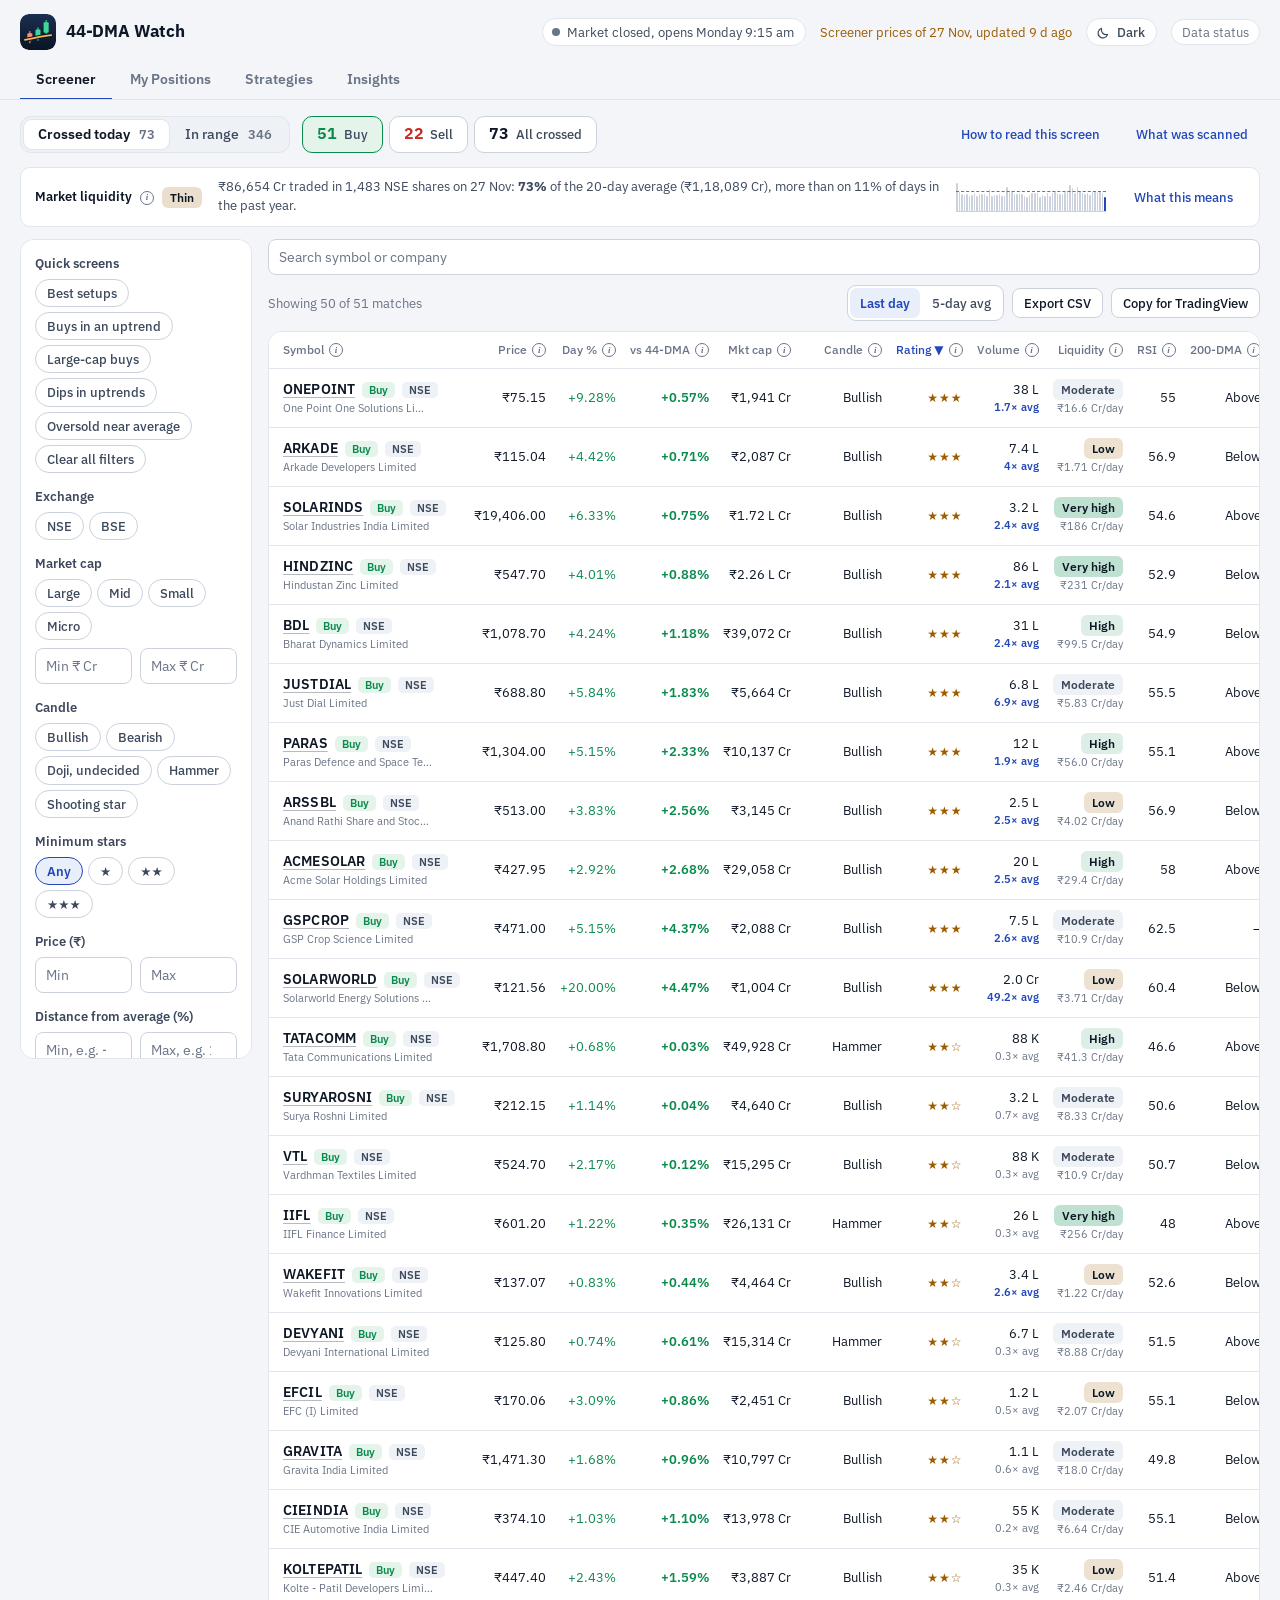
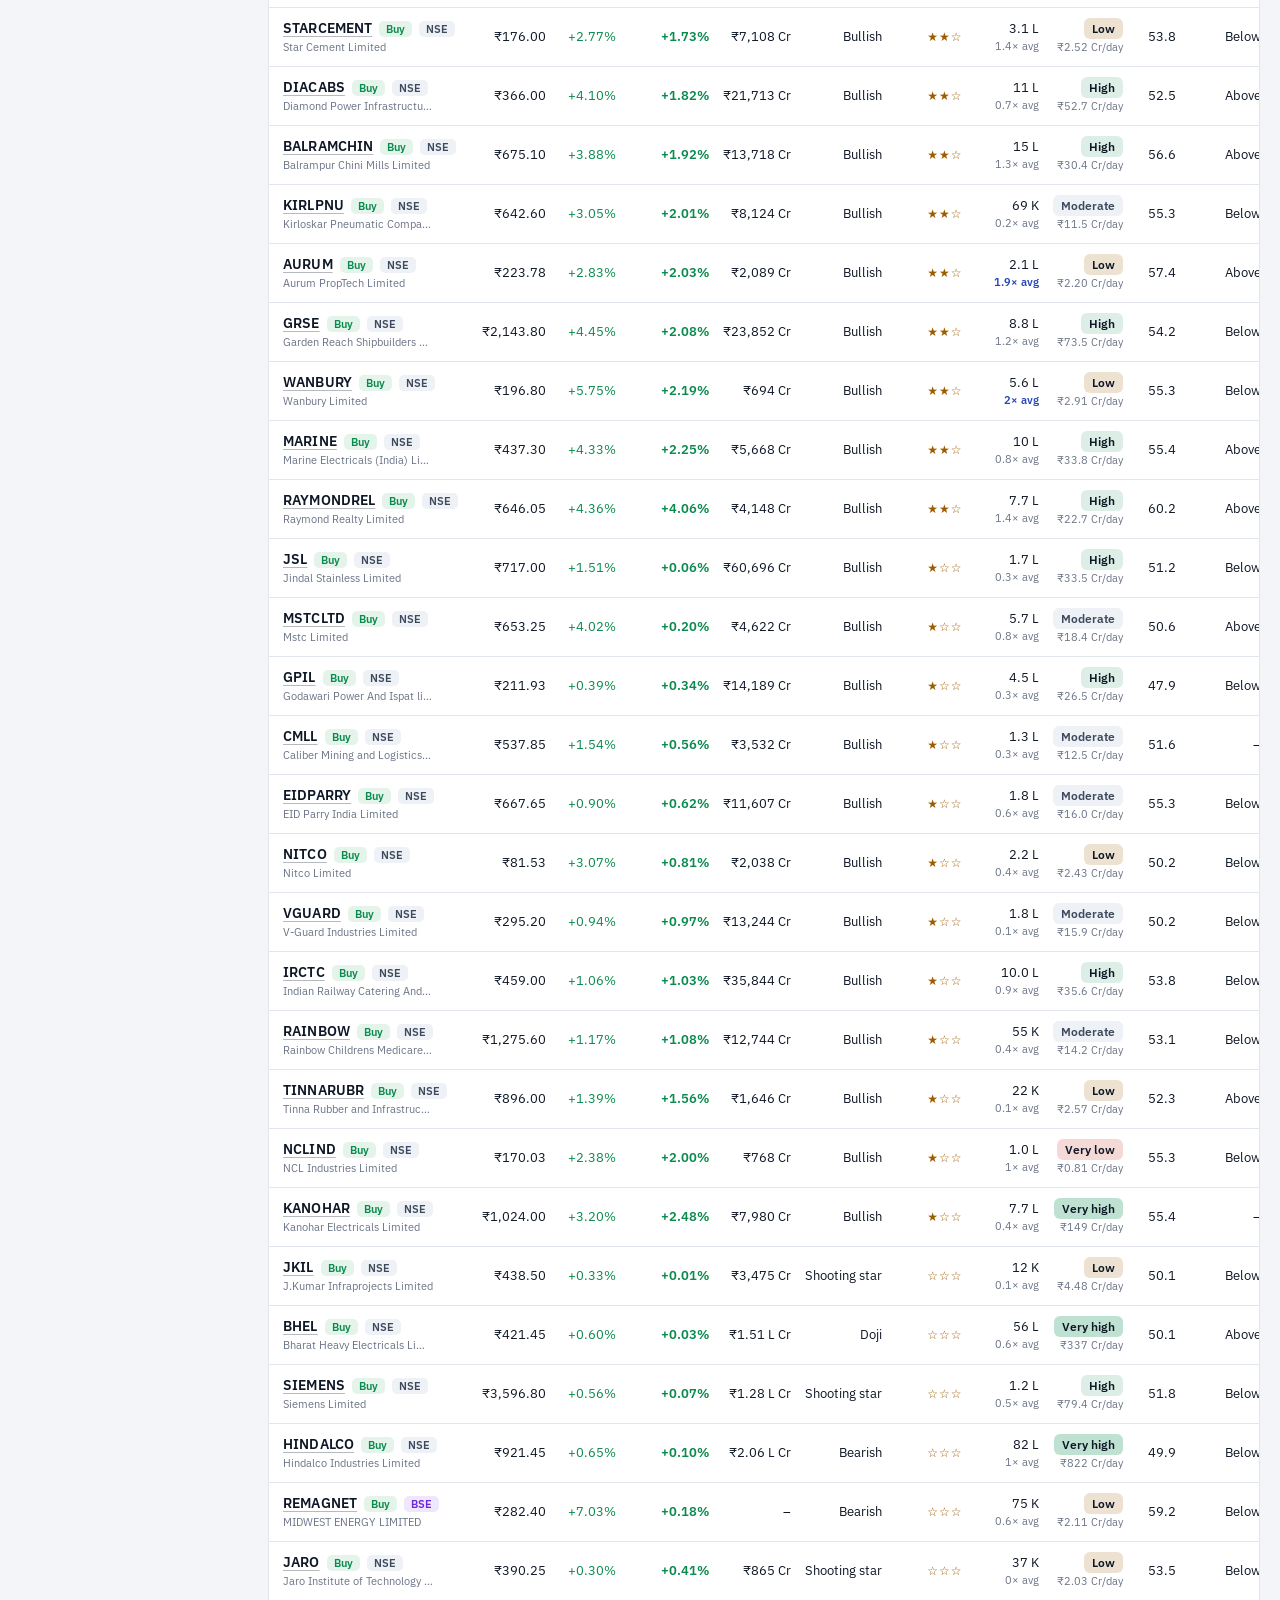
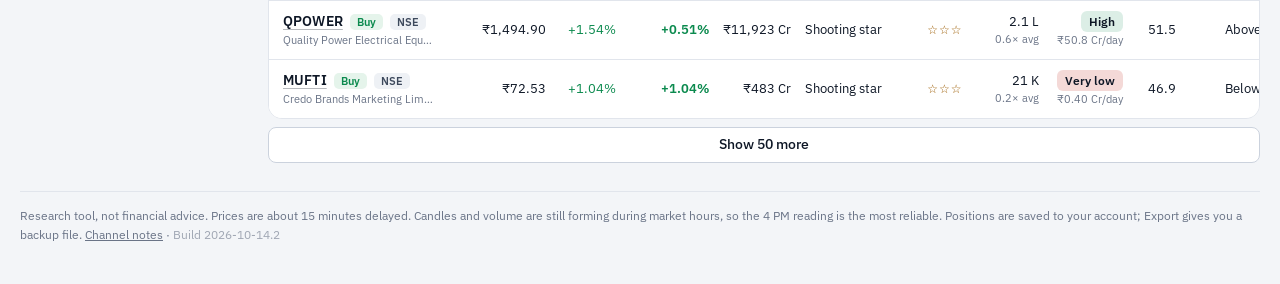
==== commit 967ac0e1: "Add ASP (Average Share Price) between Day% Change and LTP in My Positions" ====
--- a/index.html
+++ b/index.html
@@ -520,7 +520,7 @@
 <script src="insights.js"></script>
 <script src="exits.js"></script>
 <script src="approach.js"></script>
-<script src="holdings.js"></script>
+<script src="holdings.js?v=5"></script>
 <script src="entity.js"></script>
 <script src="cdl.js"></script>
 <script>
